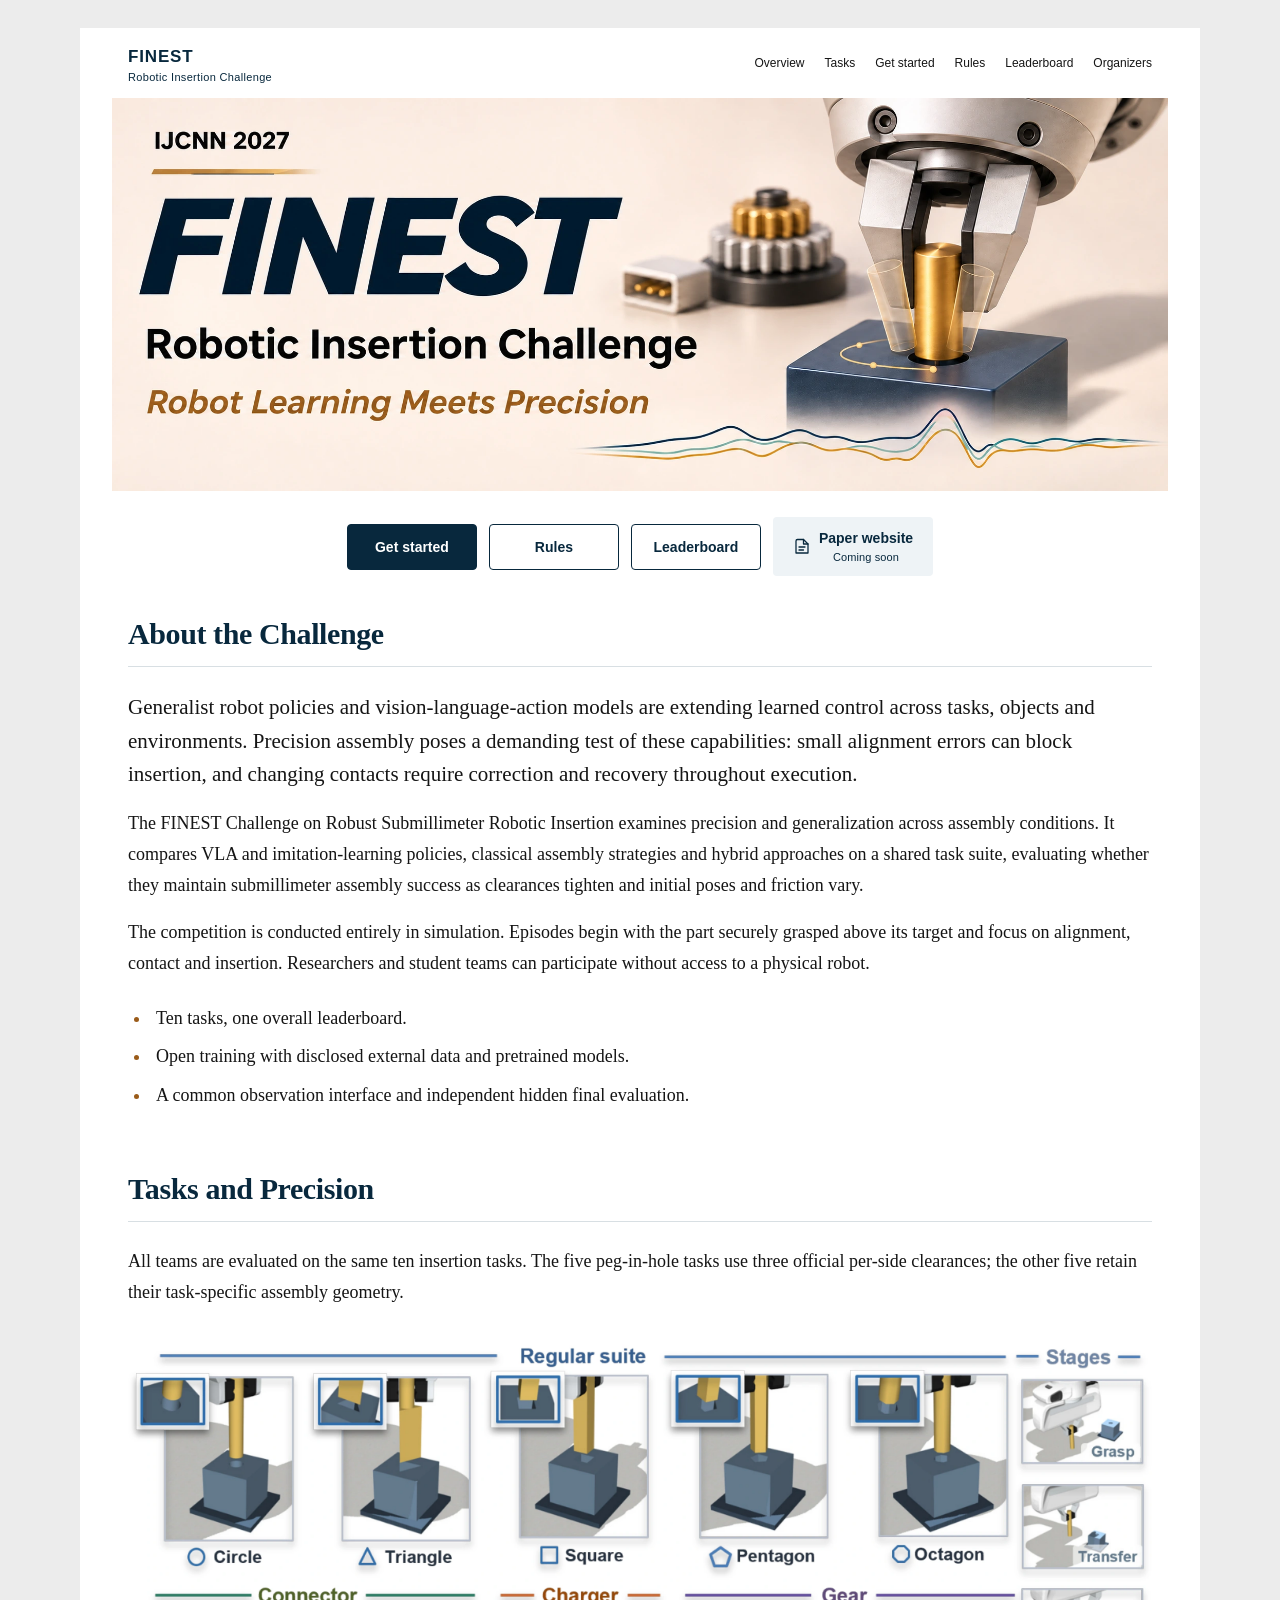
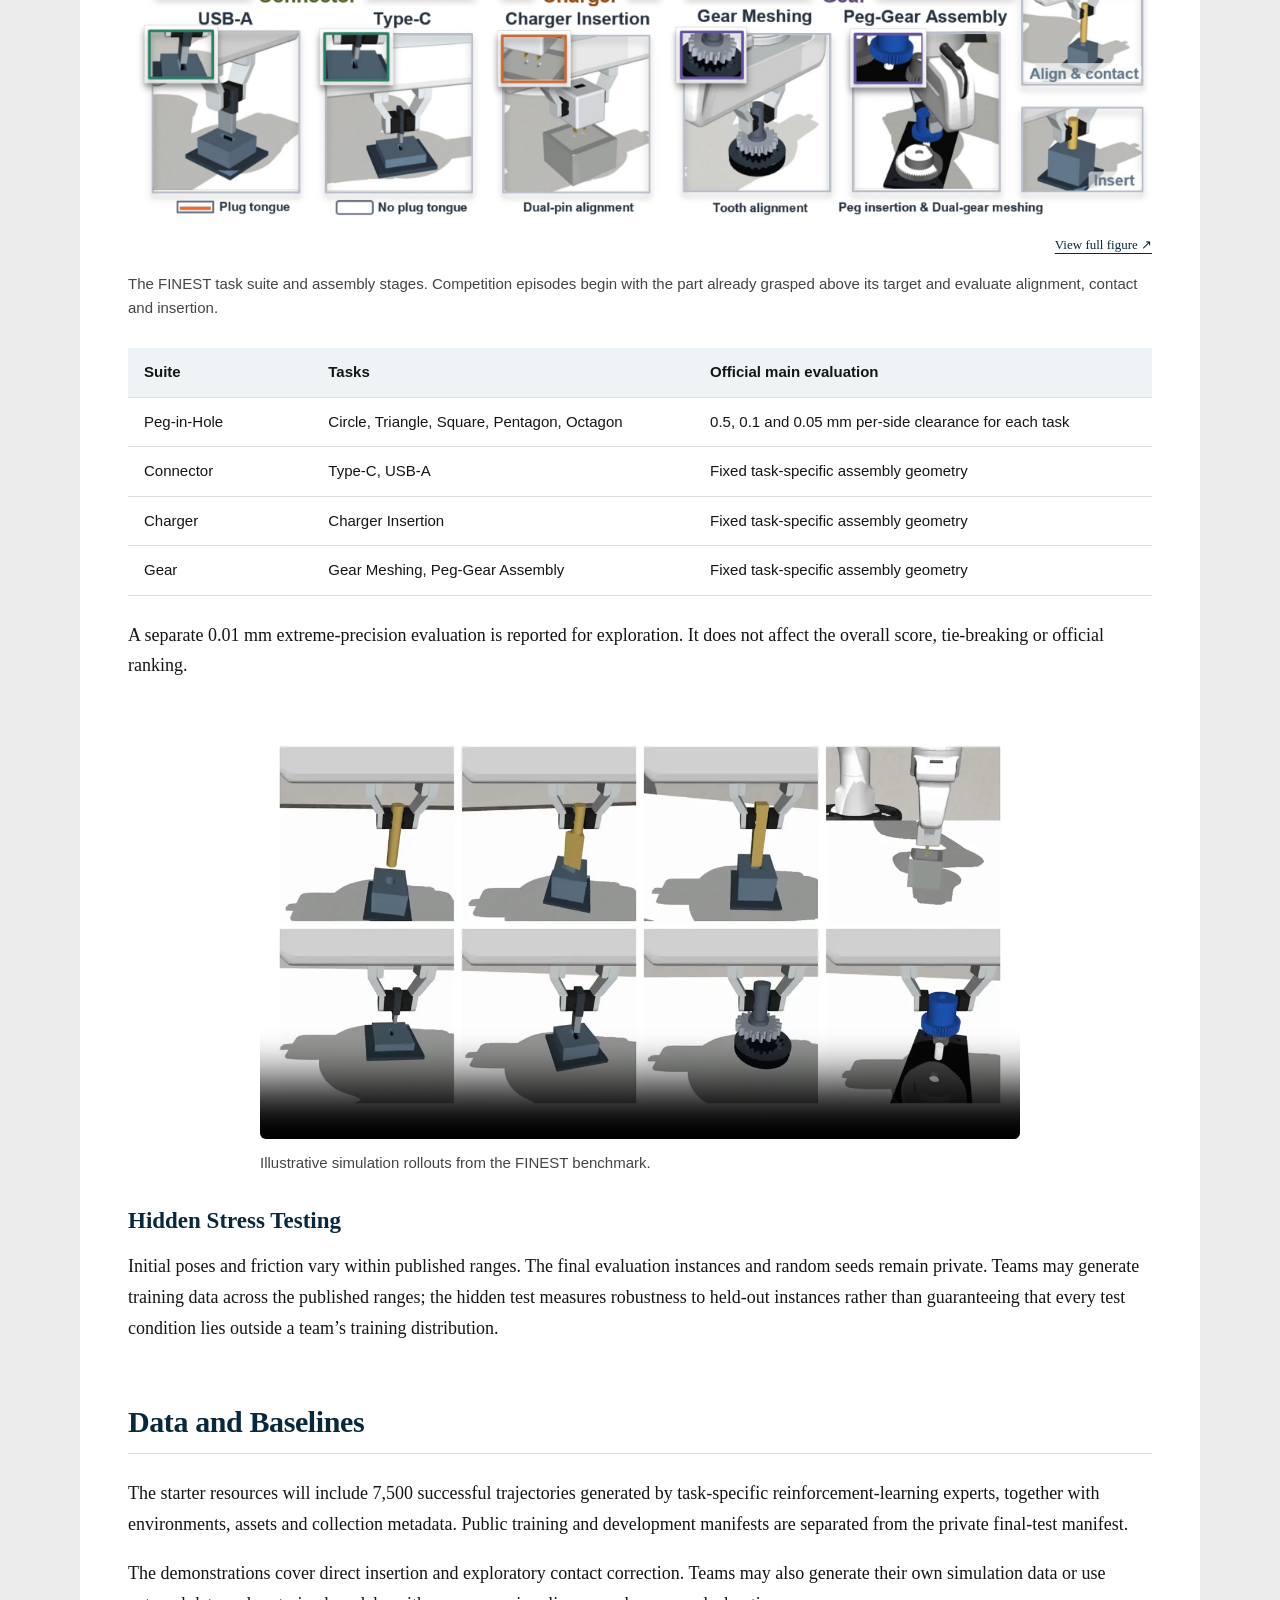
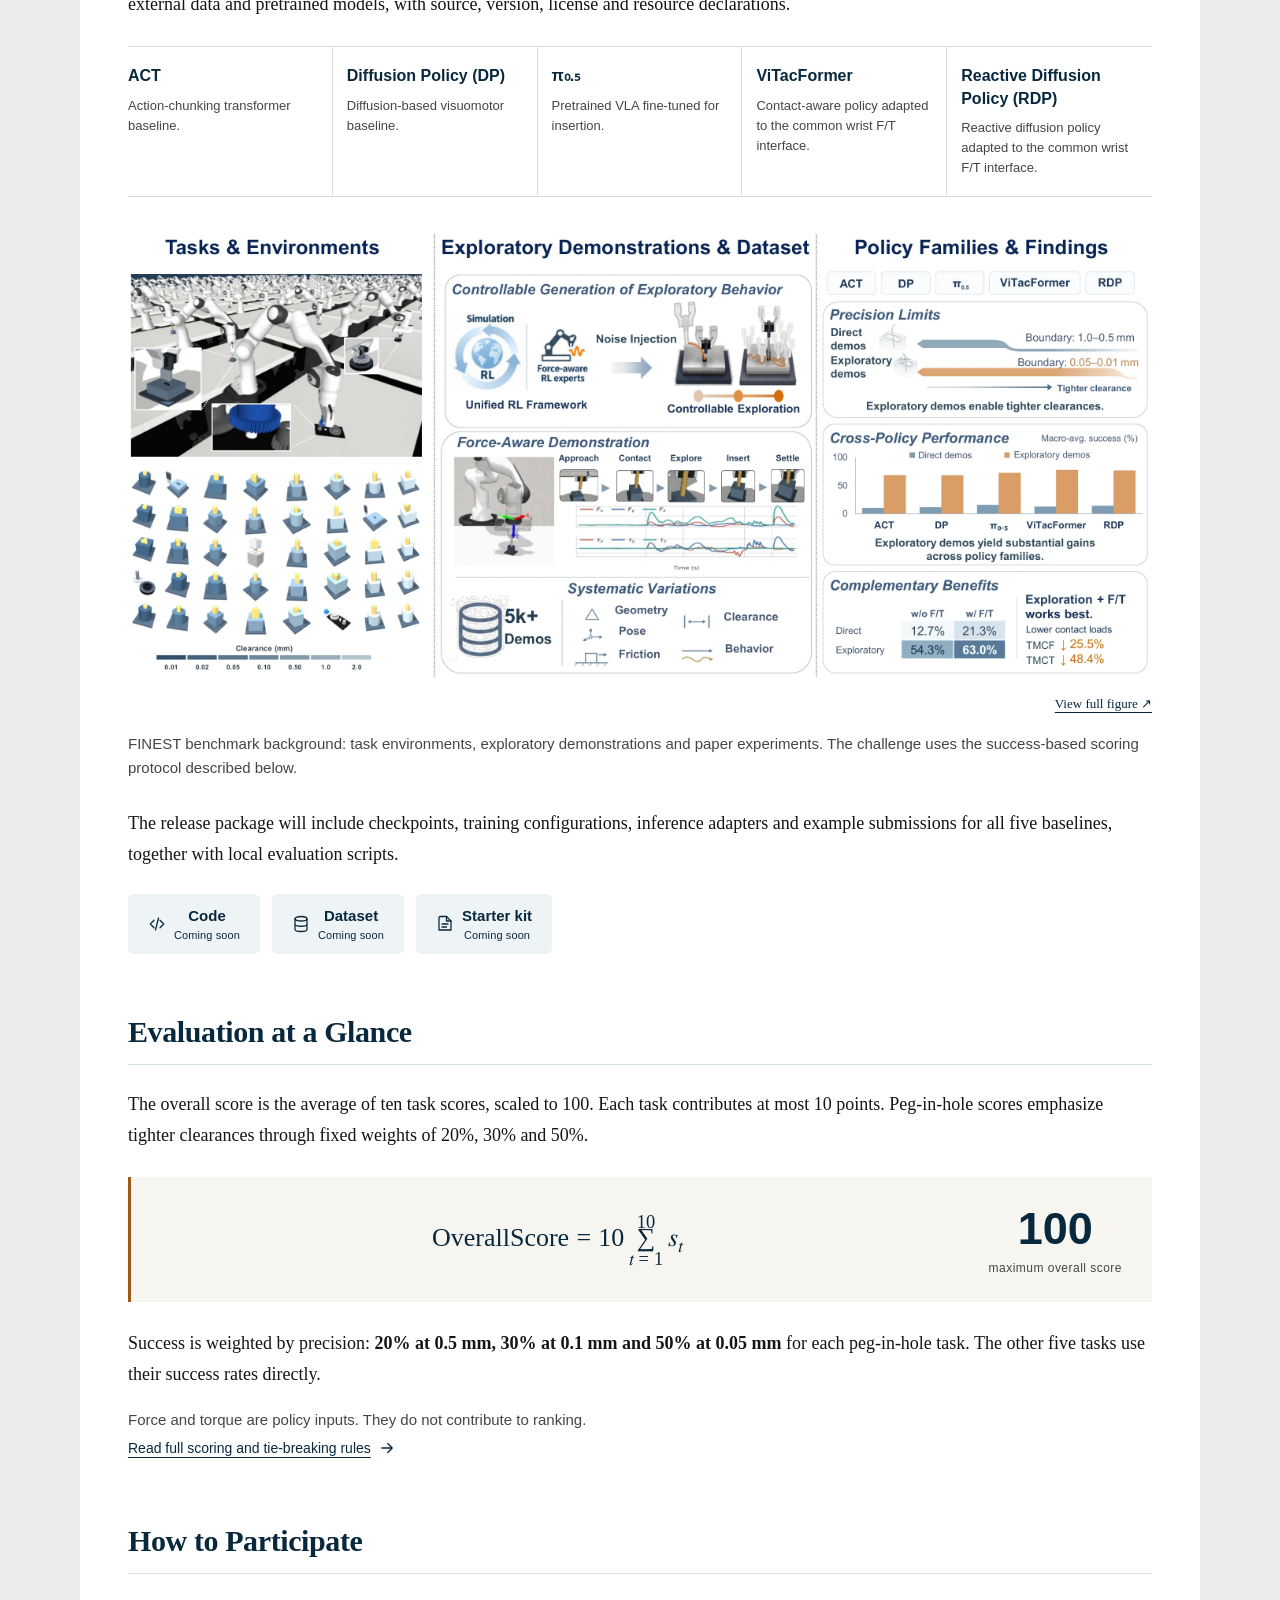
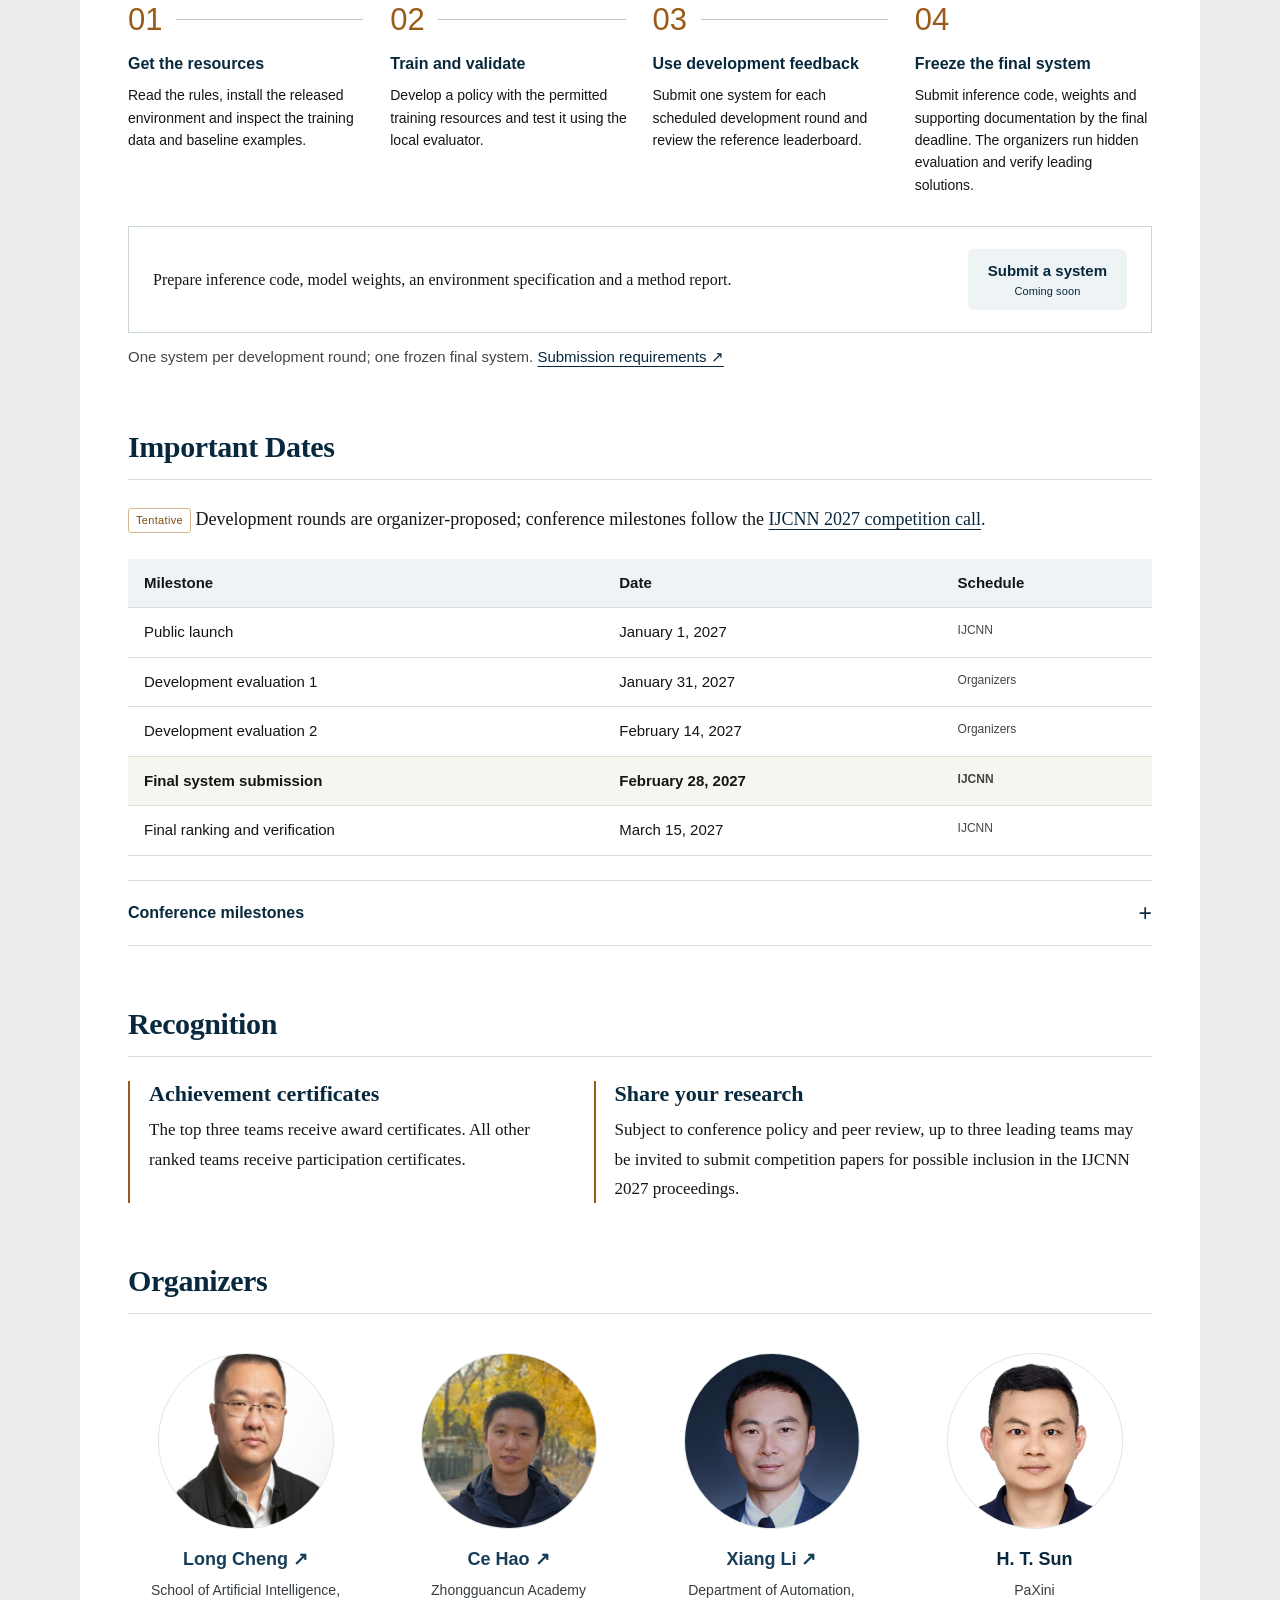
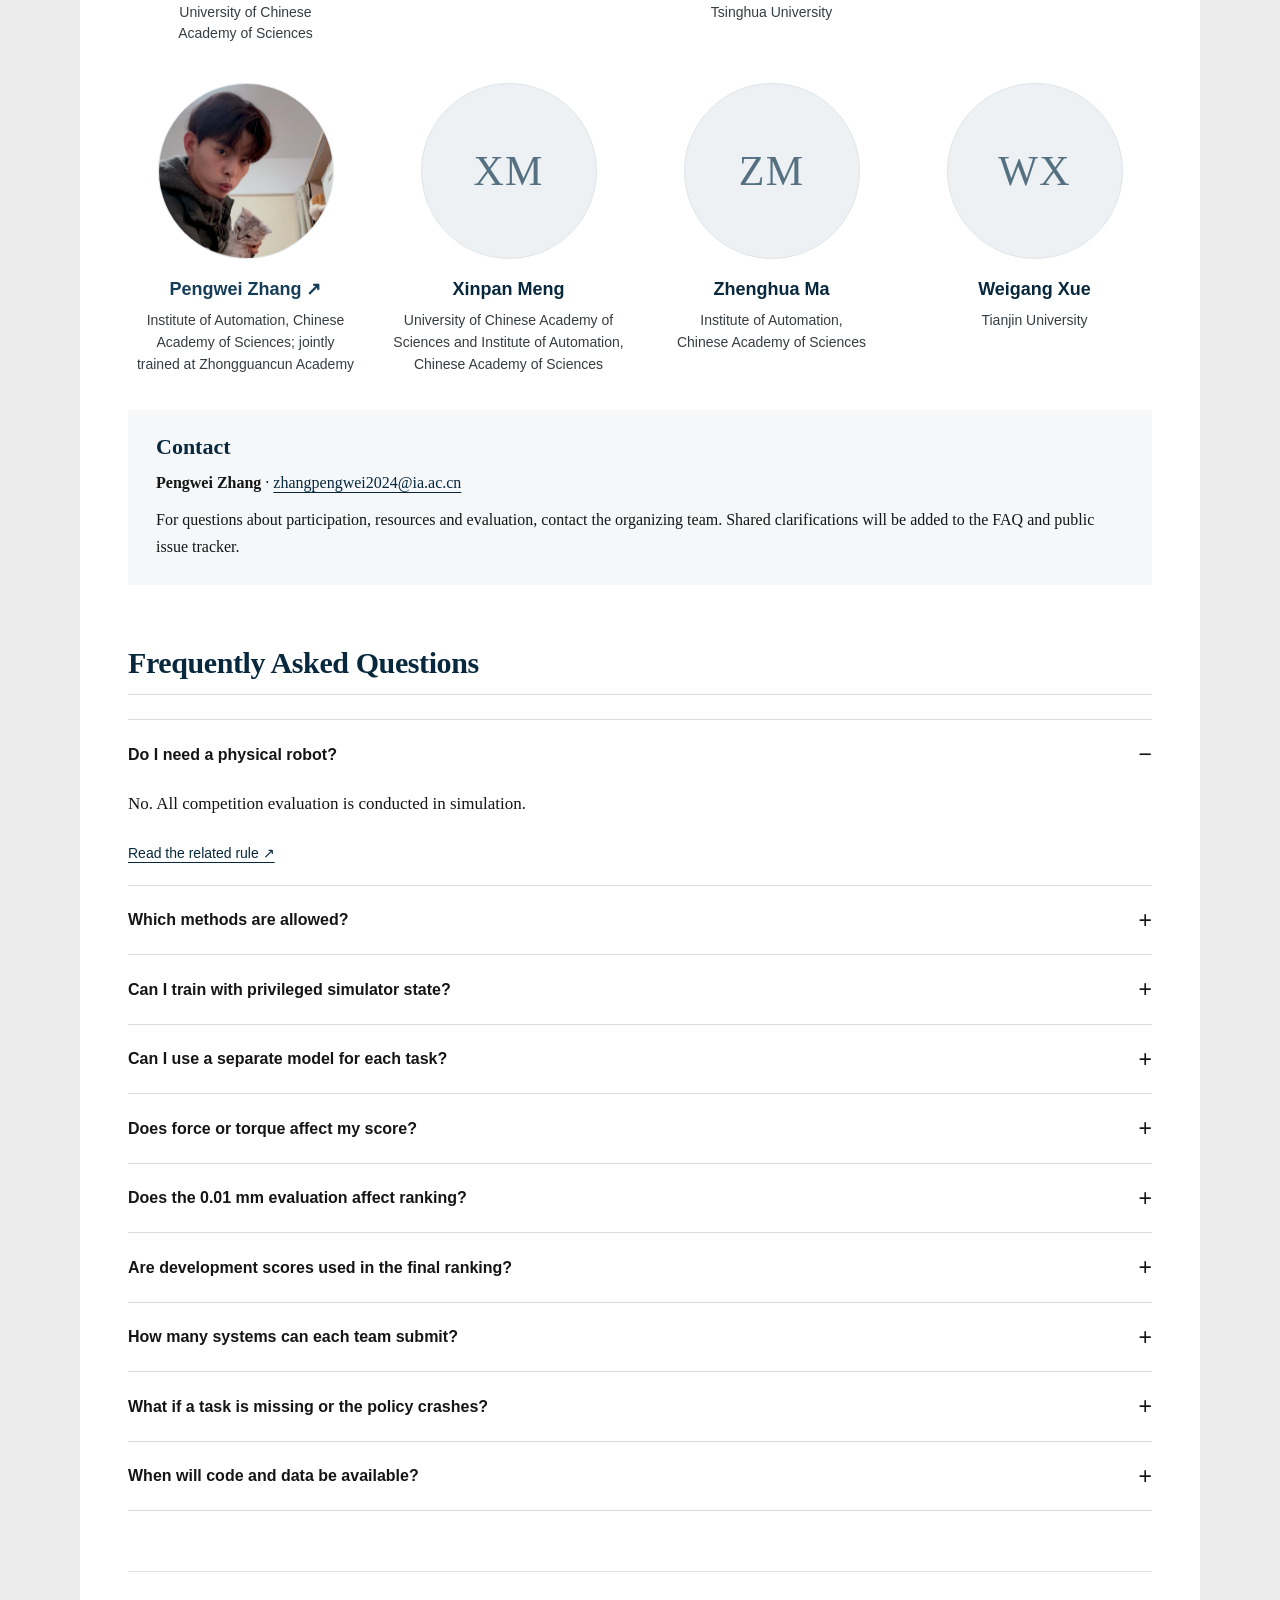
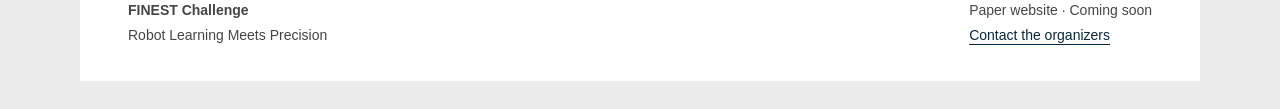
==== docs/index.html @ 6c07f8d2 "Use direct static GitHub Pages publishing" ====
<!doctype html>
<html lang="en"><head><meta charset="utf-8"><meta name="viewport" content="width=device-width,initial-scale=1"><meta name="description" content="Robot Learning Meets Precision. A simulation challenge evaluating robotic insertion across ten tasks under a shared hidden evaluation protocol."><meta name="theme-color" content="#08283d"><meta property="og:title" content="FINEST Challenge | Robust Submillimeter Robotic Insertion"><meta property="og:description" content="Robot Learning Meets Precision. A simulation challenge evaluating robotic insertion across ten tasks under a shared hidden evaluation protocol."><meta property="og:type" content="website"><meta property="og:image" content="https://awilekong.github.io/FINEST-Challenge/assets/A01.webp"><link rel="canonical" href="https://awilekong.github.io/FINEST-Challenge/"><meta property="og:url" content="https://awilekong.github.io/FINEST-Challenge/"><meta name="twitter:card" content="summary_large_image"><title>FINEST Challenge | Robust Submillimeter Robotic Insertion</title><link rel="icon" type="image/svg+xml" href="assets/favicon.svg"><link rel="stylesheet" href="assets/common.css"><link rel="stylesheet" href="assets/challenge.css"><script defer src="assets/common.js"></script><script defer src="assets/challenge.js"></script></head><body><a class="skip-link" href="#main">Skip to content</a><div class="site-page"><header class="challenge-nav"><a class="brand" href="./">FINEST<span>Robotic Insertion Challenge</span></a><button class="mobile-menu" type="button" aria-controls="main-nav" aria-expanded="false">Menu ☰</button><nav id="main-nav" class="nav-links collapsible" aria-label="Main navigation"><a href="#overview" >Overview</a><a href="#tasks" >Tasks</a><a href="#get-started" >Get started</a><a href="rules/" >Rules</a><a href="leaderboard/" >Leaderboard</a><a href="#organizers" >Organizers</a></nav></header><main id="main"><header class="challenge-hero"><img src="assets/A01.webp" width="2056" height="765" alt="FINEST Robotic Insertion Challenge — Robot Learning Meets Precision. Promotional illustration of precision robotic assembly." fetchpriority="high"><div class="hero-mobile-copy"><p class="mobile-title">FINEST Robotic Insertion Challenge</p><p>Robot Learning Meets Precision</p></div><h1 class="sr-only">FINEST Robotic Insertion Challenge</h1></header><div class="button-row challenge-actions"><a class="btn " href="#get-started">Get started</a><a class="btn outline" href="rules/">Rules</a><a class="btn outline" href="leaderboard/">Leaderboard</a><button class="btn soon" type="button" data-soon="Paper website" aria-label="Paper website — Coming soon"><svg class="icon" viewBox="0 0 24 24" fill="none" stroke="currentColor" stroke-width="1.7" stroke-linecap="round" stroke-linejoin="round" aria-hidden="true"><path d="M14 2H6a2 2 0 0 0-2 2v16h16V8z"/><path d="M14 2v6h6M8 12h8M8 16h6"/></svg><span class="button-text">Paper website<small>Coming soon</small></span></button></div><section class="section intro" id="overview"><h2>About the Challenge</h2><p class="lead">Generalist robot policies and vision-language-action models are extending learned control across tasks, objects and environments. Precision assembly poses a demanding test of these capabilities: small alignment errors can block insertion, and changing contacts require correction and recovery throughout execution.</p><p class="">The FINEST Challenge on Robust Submillimeter Robotic Insertion examines precision and generalization across assembly conditions. It compares VLA and imitation-learning policies, classical assembly strategies and hybrid approaches on a shared task suite, evaluating whether they maintain submillimeter assembly success as clearances tighten and initial poses and friction vary.</p><p class="">The competition is conducted entirely in simulation. Episodes begin with the part securely grasped above its target and focus on alignment, contact and insertion. Researchers and student teams can participate without access to a physical robot.</p><ul class="key-facts"><li>Ten tasks, one overall leaderboard.</li><li>Open training with disclosed external data and pretrained models.</li><li>A common observation interface and independent hidden final evaluation.</li></ul></section><section id="tasks" class="section"><h2>Tasks and Precision</h2><p class="">All teams are evaluated on the same ten insertion tasks. The five peg-in-hole tasks use three official per-side clearances; the other five retain their task-specific assembly geometry.</p><figure class=""><img class="figure-image desktop-figure" src="assets/F02.webp" alt="Ten FINEST tasks and assembly stages" loading="lazy" decoding="async" width="2600" height="1236" data-figure="assets/F02.webp" data-caption="Ten FINEST tasks and assembly stages"><div class="mobile-panels task-panels"><img src="assets/F02-task-1.webp" width="450" height="534" alt="Circle" loading="lazy" decoding="async" data-figure="assets/F02.webp" data-caption="Ten FINEST tasks and assembly stages"><img src="assets/F02-task-2.webp" width="450" height="534" alt="Triangle" loading="lazy" decoding="async" data-figure="assets/F02.webp" data-caption="Ten FINEST tasks and assembly stages"><img src="assets/F02-task-3.webp" width="455" height="534" alt="Square" loading="lazy" decoding="async" data-figure="assets/F02.webp" data-caption="Ten FINEST tasks and assembly stages"><img src="assets/F02-task-4.webp" width="445" height="534" alt="Pentagon" loading="lazy" decoding="async" data-figure="assets/F02.webp" data-caption="Ten FINEST tasks and assembly stages"><img src="assets/F02-task-5.webp" width="450" height="534" alt="Octagon" loading="lazy" decoding="async" data-figure="assets/F02.webp" data-caption="Ten FINEST tasks and assembly stages"><img src="assets/F02-task-6.webp" width="450" height="478" alt="USB-A" loading="lazy" decoding="async" data-figure="assets/F02.webp" data-caption="Ten FINEST tasks and assembly stages"><img src="assets/F02-task-7.webp" width="450" height="478" alt="Type-C" loading="lazy" decoding="async" data-figure="assets/F02.webp" data-caption="Ten FINEST tasks and assembly stages"><img src="assets/F02-task-8.webp" width="455" height="478" alt="Charger Insertion" loading="lazy" decoding="async" data-figure="assets/F02.webp" data-caption="Ten FINEST tasks and assembly stages"><img src="assets/F02-task-9.webp" width="445" height="478" alt="Gear Meshing" loading="lazy" decoding="async" data-figure="assets/F02.webp" data-caption="Ten FINEST tasks and assembly stages"><img src="assets/F02-task-10.webp" width="450" height="478" alt="Peg-Gear Assembly" loading="lazy" decoding="async" data-figure="assets/F02.webp" data-caption="Ten FINEST tasks and assembly stages"><img src="assets/F02-stages.webp" width="350" height="1236" alt="Grasp, transfer, align and contact, insert" loading="lazy" decoding="async" data-figure="assets/F02.webp" data-caption="Ten FINEST tasks and assembly stages"></div><div class="figure-actions"><button class="figure-button" type="button" data-figure="assets/F02.webp" data-caption="Ten FINEST tasks and assembly stages">View full figure ↗</button></div><figcaption>The FINEST task suite and assembly stages. Competition episodes begin with the part already grasped above its target and evaluate alignment, contact and insertion.</figcaption></figure><div class="table-scroll" tabindex="0" role="region" aria-label="Competition tasks and official clearances"><table class="precision-table"><caption class="sr-only">Competition tasks and official clearances</caption><thead><tr><th scope="col">Suite</th><th scope="col">Tasks</th><th scope="col">Official main evaluation</th></tr></thead><tbody><tr class=""><th scope="row">Peg-in-Hole</th><td>Circle, Triangle, Square, Pentagon, Octagon</td><td>0.5, 0.1 and 0.05 mm per-side clearance for each task</td></tr><tr class=""><th scope="row">Connector</th><td>Type-C, USB-A</td><td>Fixed task-specific assembly geometry</td></tr><tr class=""><th scope="row">Charger</th><td>Charger Insertion</td><td>Fixed task-specific assembly geometry</td></tr><tr class=""><th scope="row">Gear</th><td>Gear Meshing, Peg-Gear Assembly</td><td>Fixed task-specific assembly geometry</td></tr></tbody></table></div><p class="">A separate 0.01 mm extreme-precision evaluation is reported for exploration. It does not affect the overall score, tie-breaking or official ranking.</p><div class="task-video"><div class="media-frame "><video  controls playsinline muted preload="none" poster="assets/V02-poster.webp" src="assets/V02.mp4" aria-label="Illustrative simulation montage of FINEST tasks"></video></div><p class="caption">Illustrative simulation rollouts from the FINEST benchmark.</p></div><h3>Hidden Stress Testing</h3><p class="">Initial poses and friction vary within published ranges. The final evaluation instances and random seeds remain private. Teams may generate training data across the published ranges; the hidden test measures robustness to held-out instances rather than guaranteeing that every test condition lies outside a team’s training distribution.</p></section><section id="resources" class="section"><h2>Data and Baselines</h2><p class="">The starter resources will include 7,500 successful trajectories generated by task-specific reinforcement-learning experts, together with environments, assets and collection metadata. Public training and development manifests are separated from the private final-test manifest.</p><p class="">The demonstrations cover direct insertion and exploratory contact correction. Teams may also generate their own simulation data or use external data and pretrained models, with source, version, license and resource declarations.</p><div class="baseline-list"><div><strong>ACT</strong><p>Action-chunking transformer baseline.</p></div><div><strong>Diffusion Policy (DP)</strong><p>Diffusion-based visuomotor baseline.</p></div><div><strong>π₀.₅</strong><p>Pretrained VLA fine-tuned for insertion.</p></div><div><strong>ViTacFormer</strong><p>Contact-aware policy adapted to the common wrist F/T interface.</p></div><div><strong>Reactive Diffusion Policy (RDP)</strong><p>Reactive diffusion policy adapted to the common wrist F/T interface.</p></div></div><figure class=""><img class="figure-image " src="assets/A02.webp" alt="FINEST benchmark background" loading="lazy" decoding="async" width="2600" height="1160" data-figure="assets/A02.webp" data-caption="FINEST benchmark background"><div class="figure-actions"><button class="figure-button" type="button" data-figure="assets/A02.webp" data-caption="FINEST benchmark background">View full figure ↗</button></div><figcaption>FINEST benchmark background: task environments, exploratory demonstrations and paper experiments. The challenge uses the success-based scoring protocol described below.</figcaption></figure><p class="">The release package will include checkpoints, training configurations, inference adapters and example submissions for all five baselines, together with local evaluation scripts.</p><div class="button-row resource-actions"><button class="btn soon" type="button" data-soon="Code" aria-label="Code — Coming soon"><svg class="icon" viewBox="0 0 24 24" fill="none" stroke="currentColor" stroke-width="1.7" stroke-linecap="round" stroke-linejoin="round" aria-hidden="true"><path d="m8 7-5 5 5 5m8-10 5 5-5 5M14 4l-4 16"/></svg><span class="button-text">Code<small>Coming soon</small></span></button><button class="btn soon" type="button" data-soon="Dataset" aria-label="Dataset — Coming soon"><svg class="icon" viewBox="0 0 24 24" fill="none" stroke="currentColor" stroke-width="1.7" stroke-linecap="round" stroke-linejoin="round" aria-hidden="true"><ellipse cx="12" cy="5" rx="8" ry="3"/><path d="M4 5v7c0 4 16 4 16 0V5M4 12v7c0 4 16 4 16 0v-7"/></svg><span class="button-text">Dataset<small>Coming soon</small></span></button><button class="btn soon" type="button" data-soon="Starter kit" aria-label="Starter kit — Coming soon"><svg class="icon" viewBox="0 0 24 24" fill="none" stroke="currentColor" stroke-width="1.7" stroke-linecap="round" stroke-linejoin="round" aria-hidden="true"><path d="M14 2H6a2 2 0 0 0-2 2v16h16V8z"/><path d="M14 2v6h6M8 12h8M8 16h6"/></svg><span class="button-text">Starter kit<small>Coming soon</small></span></button></div></section><section id="evaluation" class="section"><h2>Evaluation at a Glance</h2><p class="">The overall score is the average of ten task scores, scaled to 100. Each task contributes at most 10 points. Peg-in-hole scores emphasize tighter clearances through fixed weights of 20%, 30% and 50%.</p><div class="score-box"><div class="score-formula"><math display="block" aria-label="Overall score equals ten times the sum of the ten task scores"><mrow><mi mathvariant="normal">OverallScore</mi><mo>=</mo><mn>10</mn><munderover><mo>∑</mo><mrow><mi>t</mi><mo>=</mo><mn>1</mn></mrow><mn>10</mn></munderover><msub><mi>s</mi><mi>t</mi></msub></mrow></math></div><div class="score-max">100<small>maximum overall score</small></div></div><p>Success is weighted by precision: <strong>20% at 0.5 mm, 30% at 0.1 mm and 50% at 0.05 mm</strong> for each peg-in-hole task. The other five tasks use their success rates directly.</p><p class="caption">Force and torque are policy inputs. They do not contribute to ranking.</p><p><a class="text-link" href="rules/#scoring">Read full scoring and tie-breaking rules <svg class="icon" viewBox="0 0 24 24" fill="none" stroke="currentColor" stroke-width="1.7" stroke-linecap="round" stroke-linejoin="round" aria-hidden="true"><path d="M5 12h14m-6-6 6 6-6 6"/></svg></a></p></section><section id="get-started" class="section"><h2>How to Participate</h2><ol class="steps"><li><h3>Get the resources</h3><p>Read the rules, install the released environment and inspect the training data and baseline examples.</p></li><li><h3>Train and validate</h3><p>Develop a policy with the permitted training resources and test it using the local evaluator.</p></li><li><h3>Use development feedback</h3><p>Submit one system for each scheduled development round and review the reference leaderboard.</p></li><li><h3>Freeze the final system</h3><p>Submit inference code, weights and supporting documentation by the final deadline. The organizers run hidden evaluation and verify leading solutions.</p></li></ol><div class="submission-strip"><p>Prepare inference code, model weights, an environment specification and a method report.</p><button class="btn soon" type="button" data-soon="Submit a system" aria-label="Submit a system — Coming soon"><span class="button-text">Submit a system<small>Coming soon</small></span></button></div><p class="caption">One system per development round; one frozen final system. <a href="rules/#submissions">Submission requirements ↗</a></p></section><section id="dates" class="section"><h2>Important Dates</h2><p><span class="tag">Tentative</span> Development rounds are organizer-proposed; conference milestones follow the <a href="https://ijcnn.org/2027/authors/call-for-competitions">IJCNN 2027 competition call</a>.</p><div class="table-scroll"><table class="dates-table"><thead><tr><th scope="col">Milestone</th><th scope="col">Date</th><th scope="col">Schedule</th></tr></thead><tbody><tr class=""><td>Public launch</td><td><time datetime="2027-01-01">January 1, 2027</time></td><td class="date-source">IJCNN</td></tr><tr class=""><td>Development evaluation 1</td><td><time datetime="2027-01-31">January 31, 2027</time></td><td class="date-source">Organizers</td></tr><tr class=""><td>Development evaluation 2</td><td><time datetime="2027-02-14">February 14, 2027</time></td><td class="date-source">Organizers</td></tr><tr class="deadline"><td>Final system submission</td><td><time datetime="2027-02-28">February 28, 2027</time></td><td class="date-source">IJCNN</td></tr><tr class=""><td>Final ranking and verification</td><td><time datetime="2027-03-15">March 15, 2027</time></td><td class="date-source">IJCNN</td></tr></tbody></table></div><details><summary>Conference milestones</summary><div class="table-scroll"><table class="dates-table"><thead><tr><th scope="col">Milestone</th><th scope="col">Date</th><th scope="col">Schedule</th></tr></thead><tbody><tr class=""><td>Competition paper submission</td><td><time datetime="2027-04-01">April 1, 2027</time></td><td class="date-source">IJCNN</td></tr><tr class=""><td>Paper acceptance notification</td><td><time datetime="2027-04-08">April 8, 2027</time></td><td class="date-source">IJCNN</td></tr><tr class=""><td>Camera-ready upload and registration</td><td><time datetime="2027-04-12">April 12, 2027</time></td><td class="date-source">IJCNN</td></tr><tr class=""><td>Conference competition days</td><td><time datetime="2027-06-15">June 15–17, 2027</time></td><td class="date-source">IJCNN</td></tr></tbody></table></div></details></section><section id="recognition" class="section"><h2>Recognition</h2><div class="recognition"><div><h3>Achievement certificates</h3><p class="">The top three teams receive award certificates. All other ranked teams receive participation certificates.</p></div><div><h3>Share your research</h3><p class="">Subject to conference policy and peer review, up to three leading teams may be invited to submit competition papers for possible inclusion in the IJCNN 2027 proceedings.</p></div></div></section><section id="organizers" class="section"><h2>Organizers</h2><div class="organizers"><article class="organizer"><div class="organizer-portrait"><img src="assets/portraits/long-cheng.jpg" alt="Long Cheng" width="200" height="200" loading="lazy" decoding="async" style="object-position:50% 22%;transform:scale(1)"></div><h3><a href="https://people.ucas.ac.cn/~chenglong?language=en">Long Cheng ↗</a></h3><p>School of Artificial Intelligence, University of Chinese Academy of Sciences</p></article><article class="organizer"><div class="organizer-portrait"><img src="assets/portraits/ce-hao.jpg" alt="Ce Hao" width="200" height="200" loading="lazy" decoding="async" style="object-position:50% 48%;transform:scale(2.05)"></div><h3><a href="https://cehao1.github.io/">Ce Hao ↗</a></h3><p>Zhongguancun Academy</p></article><article class="organizer"><div class="organizer-portrait"><img src="assets/portraits/xiang-li.jpg" alt="Xiang Li" width="200" height="200" loading="lazy" decoding="async" style="object-position:50% 30%;transform:scale(1)"></div><h3><a href="https://www.au.tsinghua.edu.cn/en/info/1075/3330.htm">Xiang Li ↗</a></h3><p>Department of Automation, Tsinghua University</p></article><article class="organizer"><div class="organizer-portrait"><img src="assets/portraits/ht-sun.jpg" alt="H. T. Sun" width="200" height="200" loading="lazy" decoding="async" style="object-position:50% 0%;transform:scale(1)"></div><h3>H. T. Sun</h3><p>PaXini</p></article><article class="organizer"><div class="organizer-portrait"><img src="assets/portraits/pengwei-zhang.jpg" alt="Pengwei Zhang" width="200" height="200" loading="lazy" decoding="async" style="object-position:50% 34%;transform:scale(1.12)"></div><h3><a href="https://awilekong.github.io/">Pengwei Zhang ↗</a></h3><p>Institute of Automation, Chinese Academy of Sciences; jointly trained at Zhongguancun Academy</p></article><article class="organizer"><div class="organizer-portrait portrait-initials" aria-label="Xinpan Meng: portrait not yet available"><span aria-hidden="true">XM</span></div><h3>Xinpan Meng</h3><p>University of Chinese Academy of Sciences and Institute of Automation, Chinese Academy of Sciences</p></article><article class="organizer"><div class="organizer-portrait portrait-initials" aria-label="Zhenghua Ma: portrait not yet available"><span aria-hidden="true">ZM</span></div><h3>Zhenghua Ma</h3><p>Institute of Automation, Chinese Academy of Sciences</p></article><article class="organizer"><div class="organizer-portrait portrait-initials" aria-label="Weigang Xue: portrait not yet available"><span aria-hidden="true">WX</span></div><h3>Weigang Xue</h3><p>Tianjin University</p></article></div><div class="contact-block"><h3>Contact</h3><p><strong>Pengwei Zhang</strong> · <a href="mailto:zhangpengwei2024@ia.ac.cn">zhangpengwei2024@ia.ac.cn</a></p><p class="">For questions about participation, resources and evaluation, contact the organizing team. Shared clarifications will be added to the FAQ and public issue tracker.</p></div></section><section id="faq" class="section"><h2>Frequently Asked Questions</h2><div class="faq"><details open><summary>Do I need a physical robot?</summary><p>No. All competition evaluation is conducted in simulation.</p><a class="text-link" href="rules/#scope">Read the related rule ↗</a></details><details ><summary>Which methods are allowed?</summary><p>Classical assembly strategies, imitation learning, reinforcement learning and hybrid methods are welcome through the same interface. External data, pretrained models and self-generated simulation data are allowed with the required disclosures.</p><a class="text-link" href="rules/#training">Read the related rule ↗</a></details><details ><summary>Can I train with privileged simulator state?</summary><p>Yes, during training. At evaluation time, the submitted policy must use only the prescribed observations.</p><a class="text-link" href="rules/#interface">Read the related rule ↗</a></details><details ><summary>Can I use a separate model for each task?</summary><p>Yes. Task-specific policies and unified multi-task policies are both eligible. Submit them as one system for each allowed submission.</p><a class="text-link" href="rules/#training">Read the related rule ↗</a></details><details ><summary>Does force or torque affect my score?</summary><p>No. Wrist force and torque are available as policy inputs. Ranking is based on assembly success.</p><a class="text-link" href="rules/#interface">Read the related rule ↗</a></details><details ><summary>Does the 0.01 mm evaluation affect ranking?</summary><p>No. It is reported separately and never enters the score or tie-breaking procedure.</p><a class="text-link" href="rules/#scoring">Read the related rule ↗</a></details><details ><summary>Are development scores used in the final ranking?</summary><p>No. Independent hidden evaluation of the frozen final system determines the official ranking.</p><a class="text-link" href="rules/#hidden-evaluation">Read the related rule ↗</a></details><details ><summary>How many systems can each team submit?</summary><p>One system per development round and one frozen final system.</p><a class="text-link" href="rules/#submissions">Read the related rule ↗</a></details><details ><summary>What if a task is missing or the policy crashes?</summary><p>The affected episodes count as failures and remain in the denominator. Infrastructure failures are rerun using the original instances and frozen system.</p><a class="text-link" href="rules/#hidden-evaluation">Read the related rule ↗</a></details><details ><summary>When will code and data be available?</summary><p>Release links will be added to the resource section. The frozen evaluation configuration will be published before launch.</p><a class="text-link" href="rules/#release">Read the related rule ↗</a></details></div></section></main><footer class="footer"><p><strong>FINEST Challenge</strong><br>Robot Learning Meets Precision</p><p><span>Paper website · Coming soon</span><br><a href="mailto:zhangpengwei2024@ia.ac.cn">Contact the organizers</a></p></footer></div><dialog id="figure-dialog" class="figure-modal" aria-labelledby="figure-title"><div class="modal-head"><strong id="figure-title">Research figure</strong><div class="modal-controls"><button type="button" data-zoom>Zoom in</button><button type="button" data-close aria-label="Close figure">Close ×</button></div></div><div class="modal-scroll"><img alt=""></div></dialog><div id="status-message" class="toast" role="status" aria-live="polite"></div></body></html>
---- docs/assets/common.css ----
*{box-sizing:border-box}html{scroll-behavior:auto;scroll-padding-top:24px}body{margin:0;color:#202124}button,input,select{font:inherit}button,a{-webkit-tap-highlight-color:transparent}button{cursor:pointer}a{color:var(--accent);text-underline-offset:4px}a:hover{text-decoration-thickness:2px}button:focus-visible,a:focus-visible,summary:focus-visible,select:focus-visible,video:focus-visible{outline:3px solid var(--accent);outline-offset:5px}img,video{max-width:100%;display:block}figure{margin:28px 0}figcaption,.caption{font-family:Arial,Helvetica,sans-serif;font-size:15px;line-height:1.6;color:#454545;margin:12px 0 0}p{margin:0 0 18px}h1,h2,h3,h4{color:#111;line-height:1.22}h2{margin:0 0 24px;font-size:32px;letter-spacing:-.6px}h3{font-size:23px;margin:32px 0 16px}section{scroll-margin-top:84px}strong{font-weight:700}.sr-only{position:absolute!important;width:1px;height:1px;padding:0;margin:-1px;overflow:hidden;clip:rect(0,0,0,0);white-space:nowrap;border:0}.skip-link{position:fixed;top:-100px;left:16px;background:white;padding:12px;z-index:100}.skip-link:focus{top:12px}.button-row{display:flex;gap:12px;flex-wrap:wrap;align-items:center}.btn{display:inline-flex;align-items:center;justify-content:center;gap:8px;min-height:46px;padding:11px 19px;border:1px solid var(--accent);border-radius:6px;background:var(--accent);color:white;font-family:Arial,Helvetica,sans-serif;font-size:15px;font-weight:600;text-decoration:none;line-height:1.3;transition:background .15s,box-shadow .15s}.btn:hover{background:var(--accent-hover);box-shadow:0 2px 0 #0001;text-decoration:none}.btn.outline{color:var(--accent);background:white}.btn.outline:hover{background:var(--tint)}.btn.soon{background:var(--tint);color:var(--accent);border-color:transparent}.btn.soon:hover{border-color:var(--accent)}.btn .button-text{display:flex;flex-direction:column;gap:3px}.btn small{font-size:11px;letter-spacing:.01em;font-weight:400}.icon{width:18px;height:18px;flex:none;vertical-align:middle}.text-link{font-size:14px;font-family:Arial,Helvetica,sans-serif;display:inline-flex;gap:7px;align-items:center}.section-kicker{font:600 12px/1.4 Arial,Helvetica,sans-serif;letter-spacing:.13em;text-transform:uppercase;color:var(--accent);margin-bottom:10px}.table-scroll{overflow-x:auto;width:100%;margin:24px 0;scrollbar-width:thin}table{border-collapse:collapse;width:100%;font-family:Arial,Helvetica,sans-serif;font-size:15px;line-height:1.5;text-align:left;font-variant-numeric:tabular-nums}th{font-weight:600;background:var(--tint)}td,th{padding:13px 16px;border-bottom:1px solid #dce0db;vertical-align:top}th[scope=row]{background:transparent;font-weight:500}table .number{text-align:right;white-space:nowrap}.last-row td,.last-row th{font-weight:700;background:var(--tint)}details{border-top:1px solid #d9ded6;border-bottom:1px solid #d9ded6;padding:15px 0;margin-top:22px}details+details{border-top:0;margin-top:0}summary{cursor:pointer;font:600 16px/1.5 Arial,Helvetica,sans-serif;list-style:none;display:flex;justify-content:space-between;align-items:center;gap:18px;color:var(--accent)}summary::after{content:'+';font-size:23px;font-weight:400}details[open]>summary::after{content:'−'}details[open]>summary{margin-bottom:18px}details p:last-child{margin-bottom:4px}.figure-image{margin:0 auto;width:100%;height:auto;cursor:zoom-in}.figure-actions{display:flex;justify-content:flex-end;margin-top:7px}.figure-button{border:0;padding:4px 0;background:none;color:var(--accent);font-size:13px;text-decoration:underline;text-underline-offset:4px}.mobile-panels{display:none}.media-frame{position:relative;background:#f2f3ef;border-radius:6px;overflow:hidden}.media-frame video{width:100%;height:auto;object-fit:contain;background:white}.media-label{font:12px/1.5 Arial,Helvetica,sans-serif;color:#454545;margin:10px 0 0}.video-toggle{position:absolute;right:12px;top:12px;z-index:2;background:#fff;color:#202124;border:1px solid #d3d6ce;border-radius:4px;min-width:40px;min-height:36px;font:600 12px Arial;padding:8px 12px}.video-title{display:flex;justify-content:space-between;gap:10px;margin:10px 0;font:600 15px/1.5 Arial,Helvetica,sans-serif}.speed{font-size:12px;font-weight:400;color:#454545}.prose{max-width:820px;margin-left:auto;margin-right:auto}.note{border-left:3px solid var(--accent);background:var(--tint);padding:18px 22px;font-size:16px}.note p:last-child{margin:0}.footer{border-top:1px solid #dfe2db;margin-top:72px;padding:26px 0 32px;font:14px/1.8 Arial,Helvetica,sans-serif;color:#454545;display:flex;justify-content:space-between;gap:24px}.footer p{margin:0}.footer a{white-space:nowrap}.toast{position:fixed;bottom:24px;left:50%;transform:translate(-50%,20px);max-width:calc(100% - 32px);width:max-content;border:1px solid #b5c4ac;border-radius:6px;background:white;color:#202124;padding:14px 22px;font:15px/1.5 Arial,Helvetica,sans-serif;box-shadow:0 4px 24px #0002;z-index:100;opacity:0;pointer-events:none;transition:.2s}.toast.visible{transform:translate(-50%,0);opacity:1}.figure-modal{width:min(96vw,1500px);max-height:94vh;padding:0;border:1px solid #d6d6d6;border-radius:8px;background:white;color:#202124}.figure-modal::backdrop{background:#10200bcc;backdrop-filter:blur(4px)}.modal-head{position:sticky;top:0;display:flex;justify-content:space-between;align-items:center;gap:15px;padding:14px 20px;background:white;border-bottom:1px solid #dedede;z-index:2;font:15px Arial}.modal-controls{display:flex;gap:8px}.modal-controls button{border:1px solid #b8c0b2;background:white;border-radius:4px;padding:8px 12px;font:14px Arial;min-height:36px}.modal-scroll{overflow:auto;max-height:78vh;padding:20px}.modal-scroll img{max-width:100%;height:auto;margin:auto}.modal-scroll.zoom img{max-width:none;width:var(--image-width);margin:0}.mobile-menu{display:none}.nav-links{display:flex;gap:24px;align-items:center}.nav-links a{color:inherit;font-size:13px;text-decoration:none}.nav-links a:hover{color:var(--accent)}.nav-links a[aria-current=page]{color:var(--accent);font-weight:700}.tab-list{display:flex;gap:6px;flex-wrap:wrap}.tab-list button{padding:10px 14px;background:white;color:#333;border:1px solid #cbd1c7;border-radius:4px;font:14px/1.4 Arial;min-height:42px}.tab-list button[aria-selected=true],.tab-list button[aria-pressed=true]{background:var(--accent);border-color:var(--accent);color:white}.tab-list button:hover{border-color:var(--accent)}
@media(max-width:767px){html{scroll-padding-top:20px}body{font-size:16px}h2{font-size:26px}h3{font-size:21px}figure{margin:22px 0}td,th{padding:11px 12px}figcaption,.caption{font-size:14px}.footer{display:block;margin-top:44px}.footer p+p{margin-top:12px}.desktop-figure:has(+.mobile-panels){display:none}.mobile-panels{display:grid;gap:18px}.mobile-panels img{width:100%;height:auto}.modal-head{padding:12px;font-size:13px}.modal-scroll{padding:10px}.modal-controls button{font-size:12px;padding:8px}.btn{font-size:14px;padding:10px 15px}.nav-links{gap:17px}.note{padding:16px 18px}.mobile-menu{display:inline-flex;align-items:center;background:none;border:1px solid #bbc3b4;min-height:38px;padding:7px 11px;border-radius:4px;font:13px Arial}.nav-links.collapsible{display:none}.nav-links.collapsible.open{position:absolute;display:flex;flex-wrap:wrap;left:0;right:0;top:100%;background:white;padding:20px;border-bottom:1px solid #ddd;box-shadow:0 8px 10px #0001}}
[hidden]{display:none!important}.empty-icon .icon{width:40px;height:40px}.task-panels{grid-template-columns:1fr 1fr;gap:15px}.task-panels img:last-child{max-height:430px;width:auto;max-width:100%;margin:0 auto;grid-column:1/-1}
@media(prefers-reduced-motion:reduce){html{scroll-behavior:auto}*,*::before,*::after{transition:none!important;animation:none!important}}
---- docs/assets/challenge.css ----
:root{--accent:#08283d;--accent-hover:#164a69;--tint:#eef3f6;--gold:#9a5b19}body{font:18px/1.72 Georgia,'Times New Roman',serif;background:#ececec;color:#151515}.site-page{width:min(1120px,calc(100% - 48px));margin:28px auto;background:white;padding:0 48px 0;min-height:calc(100vh - 56px)}.challenge-nav{display:flex;justify-content:space-between;align-items:center;position:relative;min-height:70px;gap:24px;font-family:Arial,Helvetica,sans-serif}.brand{font-size:17px;letter-spacing:.05em;font-weight:800;text-decoration:none;color:var(--accent);white-space:nowrap}.brand span{font-size:11px;font-weight:400;letter-spacing:.03em;display:block;line-height:1.2}.challenge-nav .nav-links{gap:20px}.challenge-nav .nav-links a{font-size:12px}.challenge-hero{margin:0 -16px 0}.challenge-hero img{width:100%;height:auto}.hero-mobile-copy{display:none}.challenge-actions{justify-content:center;padding:26px 0 0}.challenge-actions .btn{border-radius:4px;min-width:130px;font-size:14px}.section{margin-top:60px}.section h2{font-size:30px;border-bottom:1px solid #d8dfe3;padding-bottom:13px;letter-spacing:-.4px;color:var(--accent)}.section h3{color:var(--accent);font-size:23px}.intro{margin-top:40px}.intro p{margin-bottom:16px}.intro .lead{font-size:21px;line-height:1.6}.key-facts{padding-left:23px;margin:24px 0 0}.key-facts li{padding-left:5px;margin:8px 0}.key-facts li::marker{color:var(--gold)}.tag{font:11px/1.4 Arial,Helvetica,sans-serif;padding:4px 7px;border:1px solid #d7b68e;color:#7f4b15;border-radius:3px;display:inline-block;vertical-align:middle;letter-spacing:.03em}.section-kicker{color:var(--gold)}.precision-table th:first-child{width:18%}.task-video{max-width:760px;margin:30px auto}.task-video video{aspect-ratio:16/9}.baseline-list{display:grid;grid-template-columns:repeat(5,1fr);gap:0;border-top:1px solid #d6dee3;border-bottom:1px solid #d6dee3;margin:26px 0}.baseline-list>div{padding:18px 14px;border-right:1px solid #d6dee3}.baseline-list>div:first-child{padding-left:0}.baseline-list>div:last-child{border-right:0}.baseline-list strong{font:600 16px/1.4 Arial;display:block;color:var(--accent);margin-bottom:8px}.baseline-list p{font:13px/1.55 Arial;color:#454545;margin:0}.resource-actions{margin-top:24px}.score-box{margin:26px 0;padding:27px 30px;border-left:3px solid var(--gold);background:#f7f5f0;display:grid;grid-template-columns:1fr auto;gap:30px;align-items:center}.score-formula{font:26px/1.5 Georgia,serif;color:var(--accent);text-align:center}.score-box p{font-size:16px;line-height:1.65;margin-bottom:0}.score-max{font:600 45px/1.1 Arial;text-align:center;color:var(--accent)}.score-max small{display:block;font:12px Arial;letter-spacing:.04em;margin-top:8px;color:#454545}.steps{list-style:none;padding:0;margin:30px 0;display:grid;grid-template-columns:repeat(4,1fr);gap:25px;counter-reset:steps}.steps li{position:relative;padding-top:0;counter-increment:steps}.steps li::before{content:counter(steps,decimal-leading-zero);font:500 31px/1 Arial;color:var(--gold);display:block;margin:0 0 18px}.steps li::after{content:'';position:absolute;top:15px;left:48px;width:calc(100% - 50px);height:1px;background:#b7c2c9}.steps li:last-child::after{display:none}.steps h3{font:600 16px/1.4 Arial;margin:0 0 9px}.steps p{font:14px/1.6 Arial;margin:0}.submission-strip{padding:22px 24px;border:1px solid #cbd5dc;display:flex;justify-content:space-between;gap:22px;align-items:center;margin-top:30px}.submission-strip p{margin:0;font-size:16px}.dates-table td:nth-child(2){white-space:nowrap}.dates-table .deadline td{font-weight:700;background:#f7f5f0}.date-source{font-size:12px;color:#454545}.recognition{display:grid;grid-template-columns:1fr 1.3fr;gap:36px}.recognition h3{margin:0 0 8px;font-size:22px}.recognition p{font-size:17px;margin:0}.recognition>div{border-left:2px solid var(--gold);padding-left:19px}.organizers{display:grid;grid-template-columns:repeat(4,1fr);gap:32px 26px;padding-top:8px}.organizer{border-top:2px solid #c7d0d6;padding-top:15px}.organizer h3{font:600 17px/1.4 Arial;margin:0 0 9px}.organizer h3 a{text-decoration:none}.organizer h3 a:hover{text-decoration:underline}.organizer p{font:14px/1.6 Arial;color:#454545;margin:0}.contact-block{margin-top:35px;background:#f5f7f8;padding:24px 28px}.contact-block h3{margin:0 0 8px;font-size:22px}.contact-block p{font-size:16px;margin:0 0 9px}.contact-block p:last-child{margin:0}.faq details{padding:17px 0}.faq summary{color:#151515;font-size:16px}.faq p{font-size:17px;line-height:1.7}.subpage-head{padding:35px 0 30px;border-top:1px solid #e1e5e8}.subpage-head h1{font-size:44px;margin:0 0 16px;letter-spacing:-1px;color:var(--accent)}.subpage-head p{max-width:800px;margin:0;font-size:19px}.breadcrumb{font:13px Arial;margin:18px 0;color:#454545}.rules-layout{display:grid;grid-template-columns:205px minmax(0,1fr);gap:40px}.rules-toc{align-self:start;position:sticky;top:24px;background:#f5f7f8;padding:20px 18px;border-left:2px solid #9cacb6;font:13px/1.6 Arial}.rules-toc strong{display:block;margin-bottom:15px;color:var(--accent);font-size:11px;letter-spacing:.1em;text-transform:uppercase}.rules-toc a{display:block;margin:12px 0;text-decoration:none}.rules-content .section{margin-top:38px}.rules-content .section:first-child{margin-top:0}.rules-content h2{font-size:27px}.rules-content h3{font-size:20px;margin-top:26px}.rules-content p,.rules-content li{font-size:17px}.rules-content ul{padding-left:23px}.rules-content .table-scroll{margin:20px 0}.rules-content td,.rules-content th{padding:11px;font-size:14px}.formula{background:#f5f7f8;padding:20px;text-align:center;margin:22px 0;font-size:22px;overflow-x:auto;line-height:1.8}.formula small{display:block;font:13px/1.5 Arial;margin-top:12px;color:#454545}.rule-number{color:var(--gold);font-family:Arial;display:inline-block;margin-right:9px;font-size:.8em}.board-tabs{margin:15px 0 28px;gap:8px}.board-tabs button{font-size:14px}.board-panel{border:1px solid #d4dde2;min-height:300px}.board-meta{display:flex;align-items:center;justify-content:space-between;gap:15px;padding:18px 22px;border-bottom:1px solid #d4dde2;background:#f5f7f8;font:14px Arial}.board-meta strong{font-size:15px;color:var(--accent)}.board-meta span{font-size:12px;color:#454545}.board-header{display:grid;grid-template-columns:60px 1.3fr 1fr 1fr 1fr;padding:16px 22px;gap:15px;border-bottom:1px solid #e0e5e8;font:12px/1.4 Arial;color:#454545}.empty-state{text-align:center;padding:50px 24px 55px;font-family:Arial}.empty-icon{color:#526b7b;margin:0 auto 16px;width:40px;height:40px}.empty-state h2{font-size:22px;margin:0 0 12px;color:var(--accent)}.empty-state p{font-size:15px;color:#454545;max-width:580px;margin:0 auto 16px;line-height:1.65}.board-notes{display:grid;grid-template-columns:1fr 1fr;gap:35px;margin-top:40px}.board-notes h3{font-size:22px;margin:0 0 14px}.board-notes p{font-size:16px}.footer{margin-top:60px}.footer .muted{color:#454545;font-size:12px}.homepage-back{font:14px Arial;display:inline-block;margin-top:24px}
@media(max-width:1023px){.site-page{padding:0 32px}.challenge-nav .nav-links{gap:13px}.challenge-hero{margin:0 -8px}.organizers{grid-template-columns:repeat(2,1fr)}.baseline-list{grid-template-columns:repeat(3,1fr)}.baseline-list>div{border-right:0;padding-left:0}.rules-layout{grid-template-columns:175px minmax(0,1fr);gap:26px}.steps{gap:17px}.precision-table{font-size:14px}}
@media(max-width:767px){body{font-size:16px}.site-page{width:100%;margin:0;padding:0 20px;min-height:100vh}.challenge-nav{min-height:62px}.challenge-hero{margin:0 -20px}.hero-mobile-copy{display:block;padding:23px 20px 0;text-align:center}.hero-mobile-copy .mobile-title{font-size:29px;line-height:1.22;font-style:normal;font-weight:700;margin:0 0 9px;color:var(--accent)}.hero-mobile-copy p{font-size:18px;color:var(--gold);font-style:italic;margin:0}.challenge-actions{display:grid;grid-template-columns:1fr 1fr;gap:10px;padding-top:22px}.challenge-actions .btn{min-width:0;font-size:13px}.section{margin-top:44px}.section h2{font-size:25px}.section h3{font-size:21px}.intro{margin-top:32px}.intro .lead{font-size:18px}.intro p{font-size:16px}.key-facts{font-size:16px}.precision-table{min-width:560px}.baseline-list{grid-template-columns:1fr 1fr;gap:0 20px}.baseline-list>div{padding:16px 0}.baseline-list strong{font-size:15px}.score-box{padding:22px 20px;gap:20px;grid-template-columns:1fr}.score-max{display:none}.score-formula{font-size:24px}.steps{grid-template-columns:1fr;gap:24px}.steps li{padding-left:51px}.steps li::before{position:absolute;left:0;top:2px;font-size:27px}.steps li::after{display:none}.steps h3{font-size:16px}.steps p{font-size:14px}.submission-strip{display:block;padding:20px}.submission-strip p{margin-bottom:16px}.dates-table td,.dates-table th{padding:11px 8px;font-size:13px}.dates-table td:nth-child(2){white-space:normal}.dates-table td:nth-child(3),.dates-table th:nth-child(3){display:none}.recognition{grid-template-columns:1fr;gap:25px}.recognition p{font-size:16px}.organizers{grid-template-columns:1fr;gap:24px}.organizer h3{font-size:17px}.organizer p{font-size:14px}.contact-block{padding:20px}.contact-block a{overflow-wrap:anywhere}.faq p{font-size:16px}.faq summary{font-size:15px}.subpage-head{padding:24px 0}.subpage-head h1{font-size:34px}.subpage-head p{font-size:17px}.rules-layout{display:block}.rules-toc{position:static;display:flex;flex-wrap:wrap;gap:0 15px;padding:15px;margin:0 0 30px}.rules-toc strong{width:100%;margin:0 0 6px}.rules-toc a{margin:6px 0;font-size:12px}.rules-content .section{margin-top:36px}.rules-content .section h2{font-size:24px}.rules-content p,.rules-content li{font-size:16px}.rules-content table{min-width:450px}.formula{font-size:19px;padding:18px 12px}.board-tabs{display:grid;grid-template-columns:1fr 1fr}.board-tabs button{font-size:12px}.board-meta{display:block;padding:15px 18px}.board-meta strong{display:block;margin-bottom:7px}.board-header{grid-template-columns:40px 1fr 70px;gap:8px;padding:14px;font-size:11px}.board-header span:nth-child(n+4){display:none}.empty-state{padding:40px 18px}.empty-state h2{font-size:20px}.empty-state p{font-size:14px}.board-notes{grid-template-columns:1fr;gap:20px}.footer{padding-bottom:24px}}

/* Academic organizer portraits, with names and affiliations directly below. */
.organizers{grid-template-columns:repeat(4,minmax(0,1fr));gap:38px 28px;padding-top:15px}
.organizer{border:0;padding:0;text-align:center;min-width:0}
.organizer-portrait{width:176px;height:176px;max-width:100%;aspect-ratio:1;border-radius:50%;overflow:hidden;margin:0 auto 18px;background:#edf1f3;border:1px solid #e0e5e8}
.organizer-portrait img{width:100%;height:100%;object-fit:cover;max-width:none}
.organizer h3{font:600 18px/1.35 Arial,Helvetica,sans-serif;margin:0 0 9px}
.organizer h3 a{color:#173e58;text-decoration:none}
.organizer h3 a:hover{text-decoration:underline;text-underline-offset:4px}
.organizer p{font:14px/1.55 Arial,Helvetica,sans-serif;color:#363d42;max-width:235px;margin:auto;text-wrap:balance}
.portrait-initials{display:grid;place-items:center;background:#edf1f3;color:#557181;font:400 42px/1 Georgia,serif;letter-spacing:.03em}
@media(min-width:768px) and (max-width:1023px){.organizers{grid-template-columns:repeat(4,minmax(0,1fr));gap:30px 20px}.organizer-portrait{width:140px;height:auto}.organizer h3{font-size:16px}.organizer p{font-size:12px}}
@media(max-width:767px){.organizers{grid-template-columns:repeat(2,minmax(0,1fr));gap:30px 20px}.organizer-portrait{width:140px;height:auto;margin-bottom:14px}.organizer h3{font-size:16px}.organizer p{font-size:12px;line-height:1.5}.portrait-initials{font-size:34px}}
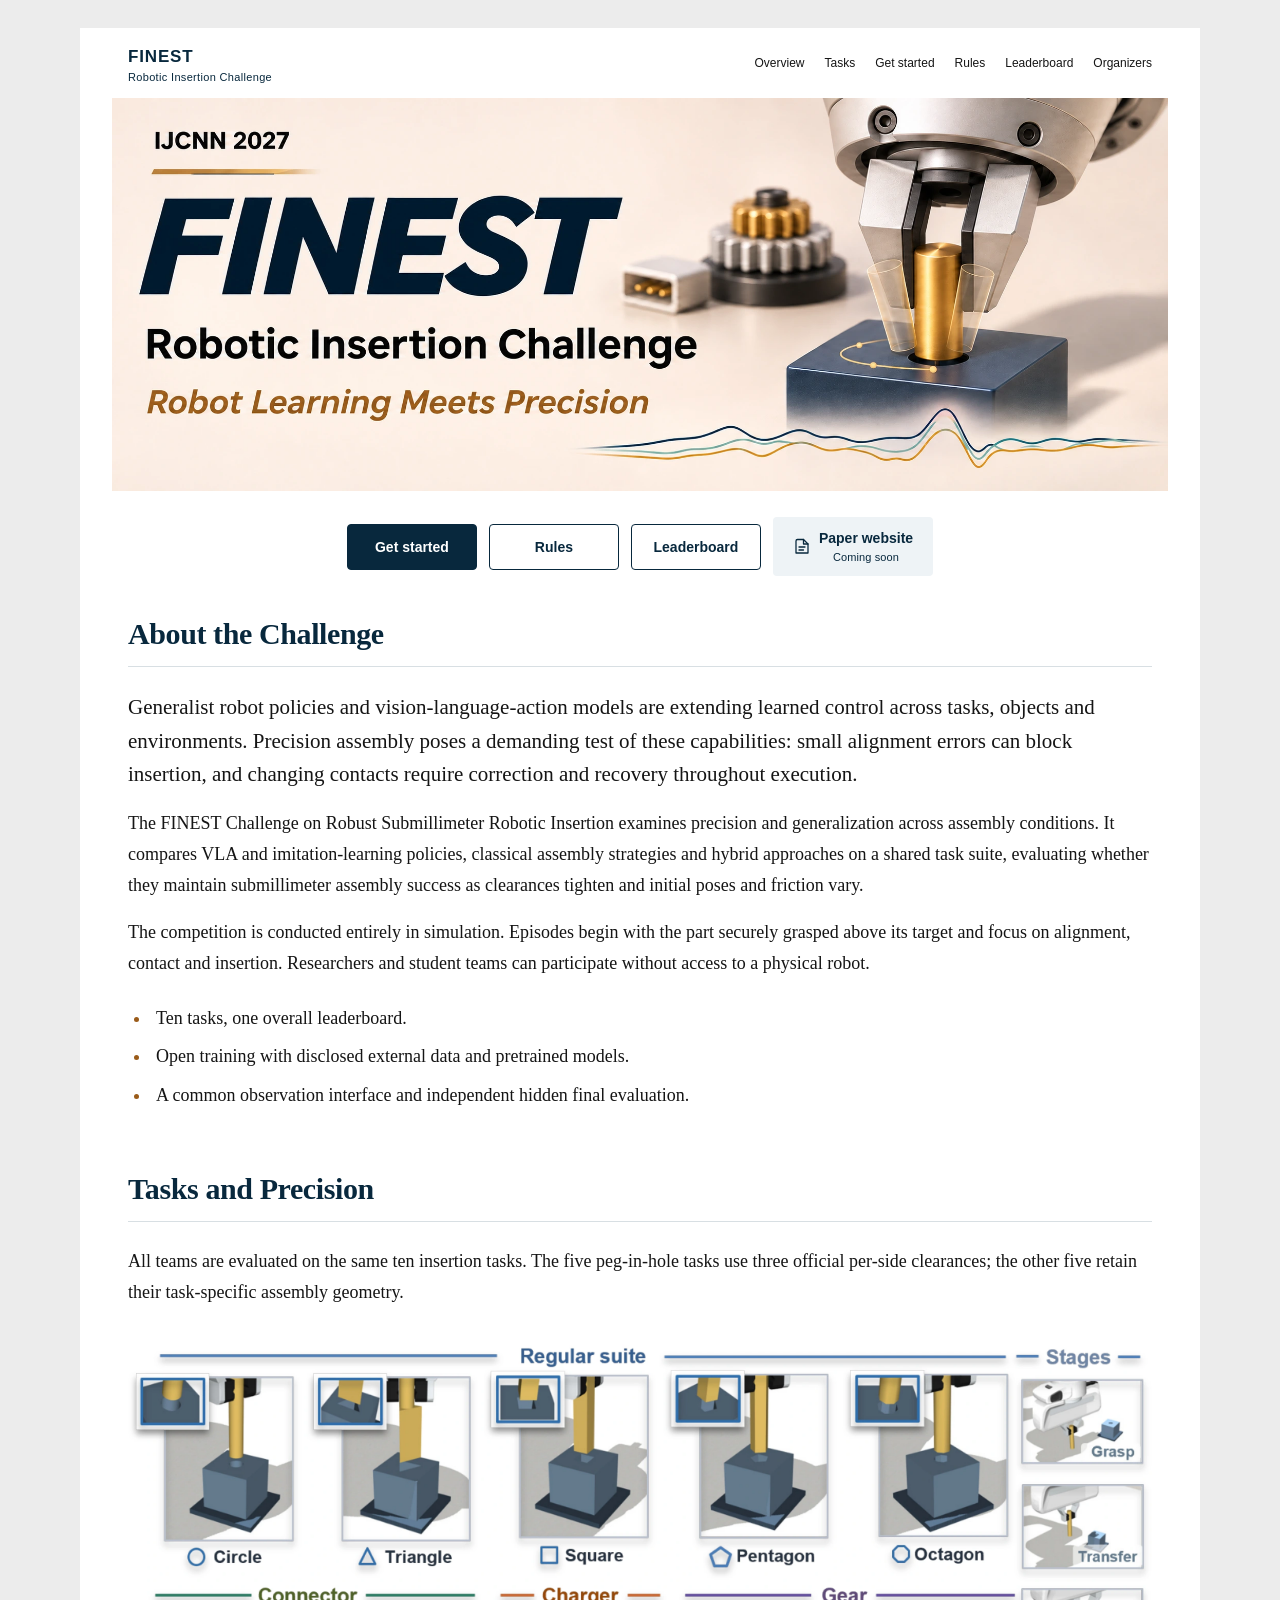
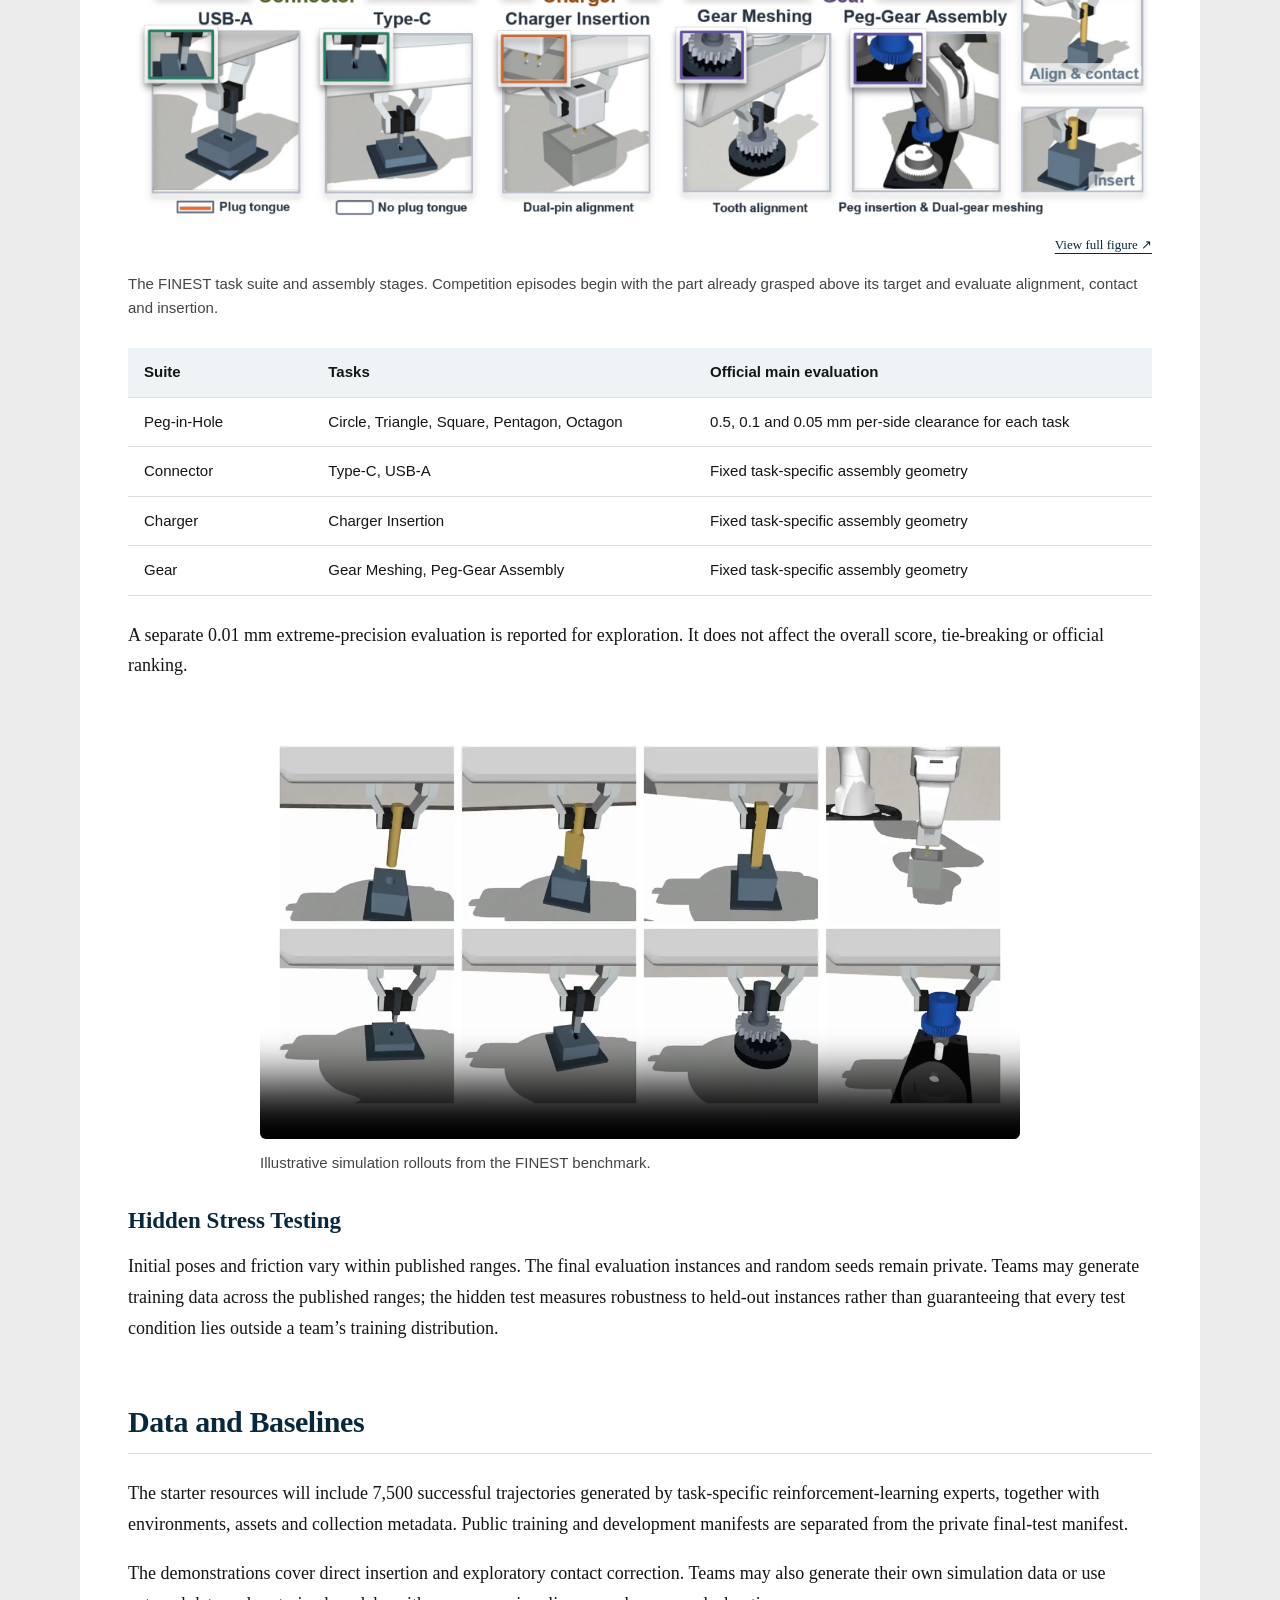
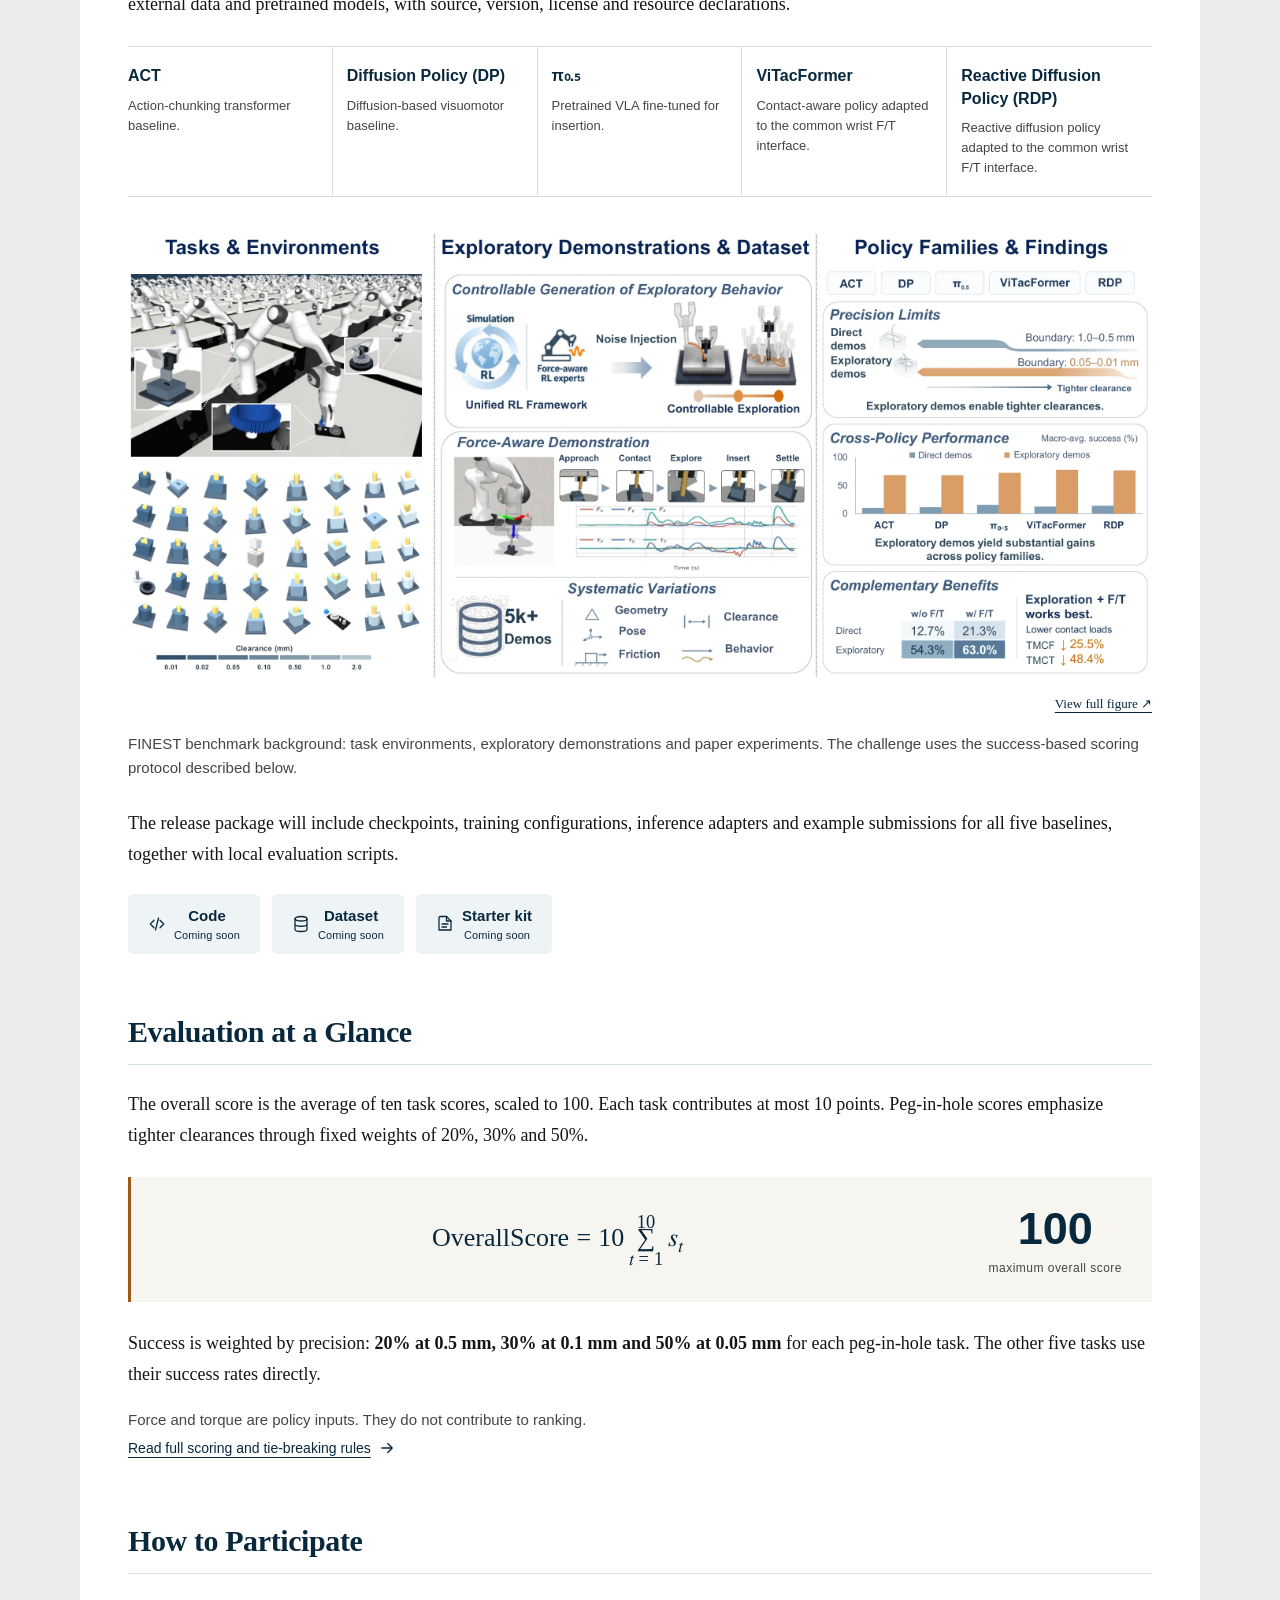
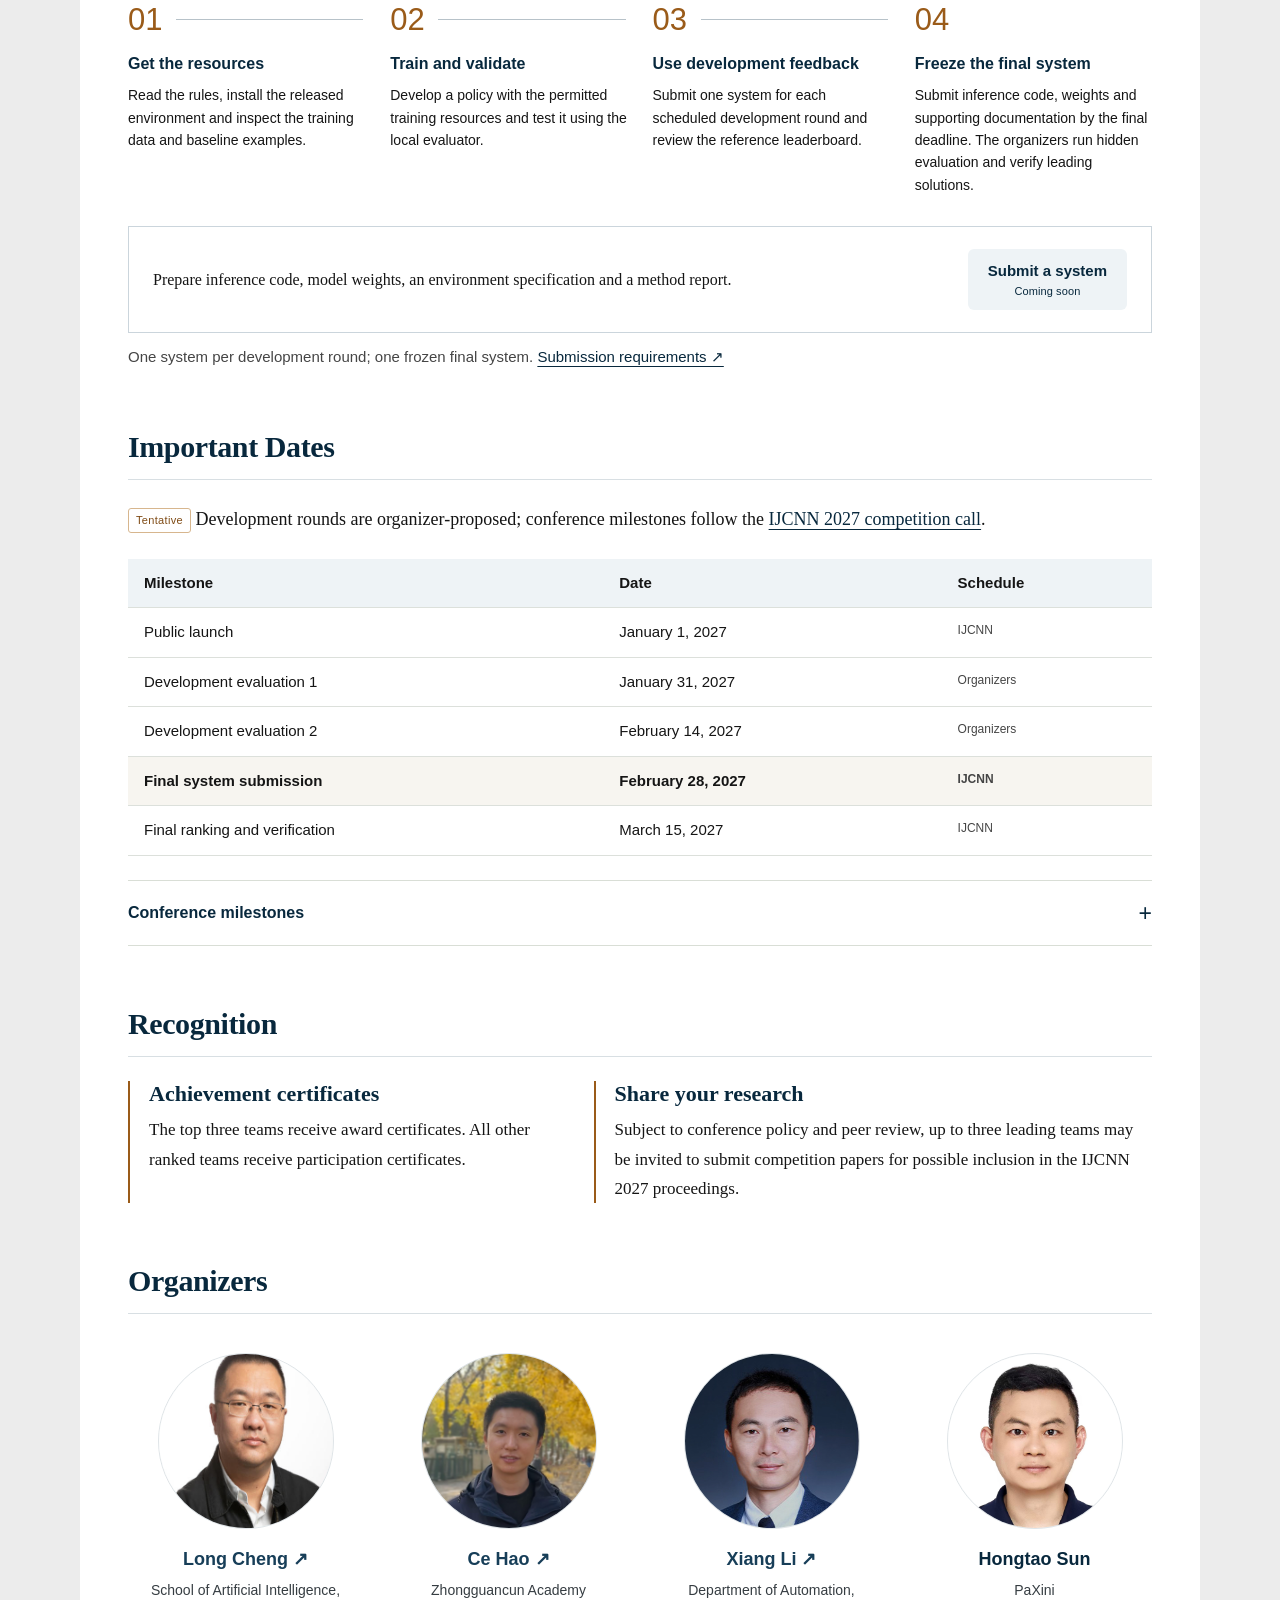
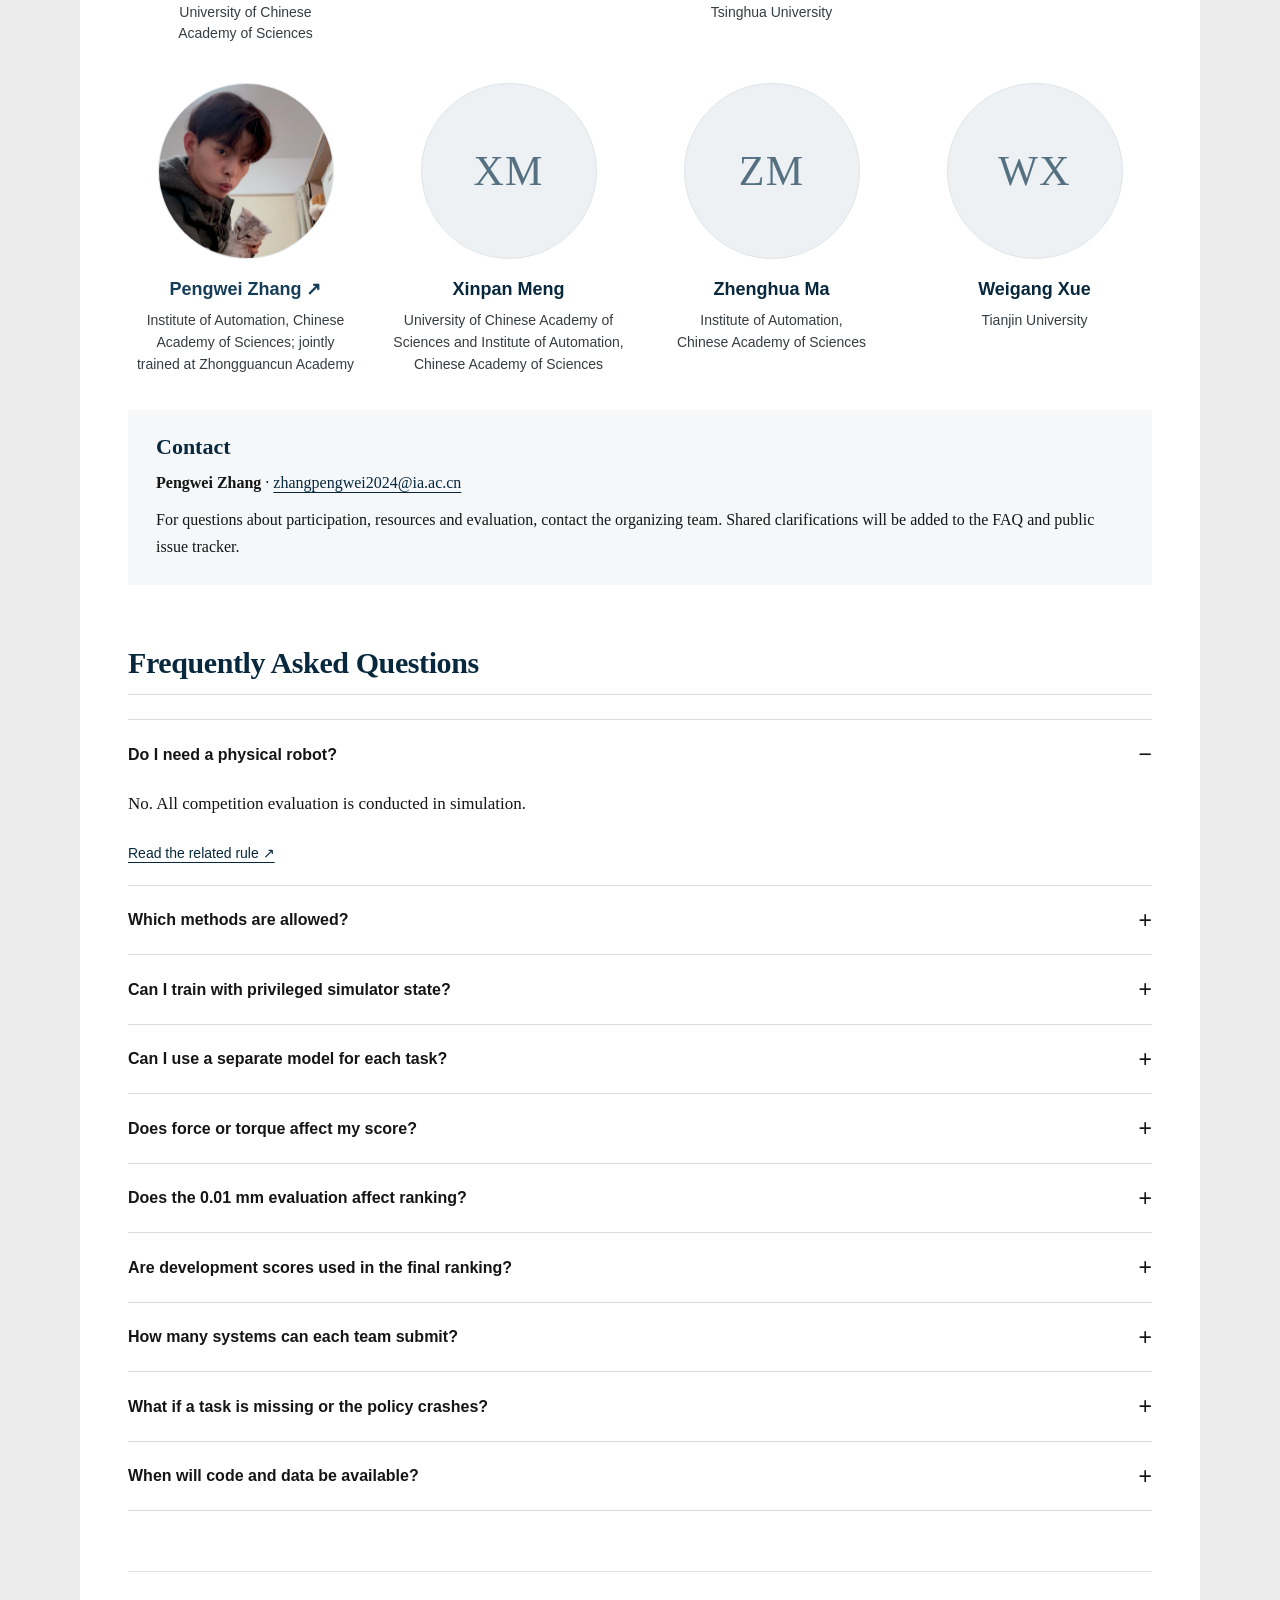
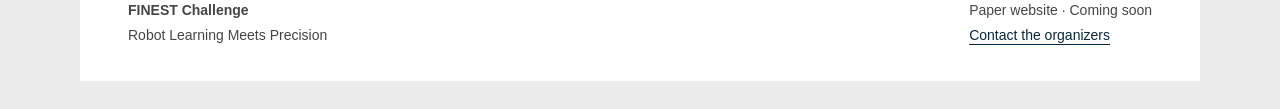
==== commit b0ec181a: "Expand organizer name to Hongtao Sun" ====
--- a/docs/index.html
+++ b/docs/index.html
@@ -1,2 +1,2 @@
 <!doctype html>
-<html lang="en"><head><meta charset="utf-8"><meta name="viewport" content="width=device-width,initial-scale=1"><meta name="description" content="Robot Learning Meets Precision. A simulation challenge evaluating robotic insertion across ten tasks under a shared hidden evaluation protocol."><meta name="theme-color" content="#08283d"><meta property="og:title" content="FINEST Challenge | Robust Submillimeter Robotic Insertion"><meta property="og:description" content="Robot Learning Meets Precision. A simulation challenge evaluating robotic insertion across ten tasks under a shared hidden evaluation protocol."><meta property="og:type" content="website"><meta property="og:image" content="https://awilekong.github.io/FINEST-Challenge/assets/A01.webp"><link rel="canonical" href="https://awilekong.github.io/FINEST-Challenge/"><meta property="og:url" content="https://awilekong.github.io/FINEST-Challenge/"><meta name="twitter:card" content="summary_large_image"><title>FINEST Challenge | Robust Submillimeter Robotic Insertion</title><link rel="icon" type="image/svg+xml" href="assets/favicon.svg"><link rel="stylesheet" href="assets/common.css"><link rel="stylesheet" href="assets/challenge.css"><script defer src="assets/common.js"></script><script defer src="assets/challenge.js"></script></head><body><a class="skip-link" href="#main">Skip to content</a><div class="site-page"><header class="challenge-nav"><a class="brand" href="./">FINEST<span>Robotic Insertion Challenge</span></a><button class="mobile-menu" type="button" aria-controls="main-nav" aria-expanded="false">Menu ☰</button><nav id="main-nav" class="nav-links collapsible" aria-label="Main navigation"><a href="#overview" >Overview</a><a href="#tasks" >Tasks</a><a href="#get-started" >Get started</a><a href="rules/" >Rules</a><a href="leaderboard/" >Leaderboard</a><a href="#organizers" >Organizers</a></nav></header><main id="main"><header class="challenge-hero"><img src="assets/A01.webp" width="2056" height="765" alt="FINEST Robotic Insertion Challenge — Robot Learning Meets Precision. Promotional illustration of precision robotic assembly." fetchpriority="high"><div class="hero-mobile-copy"><p class="mobile-title">FINEST Robotic Insertion Challenge</p><p>Robot Learning Meets Precision</p></div><h1 class="sr-only">FINEST Robotic Insertion Challenge</h1></header><div class="button-row challenge-actions"><a class="btn " href="#get-started">Get started</a><a class="btn outline" href="rules/">Rules</a><a class="btn outline" href="leaderboard/">Leaderboard</a><button class="btn soon" type="button" data-soon="Paper website" aria-label="Paper website — Coming soon"><svg class="icon" viewBox="0 0 24 24" fill="none" stroke="currentColor" stroke-width="1.7" stroke-linecap="round" stroke-linejoin="round" aria-hidden="true"><path d="M14 2H6a2 2 0 0 0-2 2v16h16V8z"/><path d="M14 2v6h6M8 12h8M8 16h6"/></svg><span class="button-text">Paper website<small>Coming soon</small></span></button></div><section class="section intro" id="overview"><h2>About the Challenge</h2><p class="lead">Generalist robot policies and vision-language-action models are extending learned control across tasks, objects and environments. Precision assembly poses a demanding test of these capabilities: small alignment errors can block insertion, and changing contacts require correction and recovery throughout execution.</p><p class="">The FINEST Challenge on Robust Submillimeter Robotic Insertion examines precision and generalization across assembly conditions. It compares VLA and imitation-learning policies, classical assembly strategies and hybrid approaches on a shared task suite, evaluating whether they maintain submillimeter assembly success as clearances tighten and initial poses and friction vary.</p><p class="">The competition is conducted entirely in simulation. Episodes begin with the part securely grasped above its target and focus on alignment, contact and insertion. Researchers and student teams can participate without access to a physical robot.</p><ul class="key-facts"><li>Ten tasks, one overall leaderboard.</li><li>Open training with disclosed external data and pretrained models.</li><li>A common observation interface and independent hidden final evaluation.</li></ul></section><section id="tasks" class="section"><h2>Tasks and Precision</h2><p class="">All teams are evaluated on the same ten insertion tasks. The five peg-in-hole tasks use three official per-side clearances; the other five retain their task-specific assembly geometry.</p><figure class=""><img class="figure-image desktop-figure" src="assets/F02.webp" alt="Ten FINEST tasks and assembly stages" loading="lazy" decoding="async" width="2600" height="1236" data-figure="assets/F02.webp" data-caption="Ten FINEST tasks and assembly stages"><div class="mobile-panels task-panels"><img src="assets/F02-task-1.webp" width="450" height="534" alt="Circle" loading="lazy" decoding="async" data-figure="assets/F02.webp" data-caption="Ten FINEST tasks and assembly stages"><img src="assets/F02-task-2.webp" width="450" height="534" alt="Triangle" loading="lazy" decoding="async" data-figure="assets/F02.webp" data-caption="Ten FINEST tasks and assembly stages"><img src="assets/F02-task-3.webp" width="455" height="534" alt="Square" loading="lazy" decoding="async" data-figure="assets/F02.webp" data-caption="Ten FINEST tasks and assembly stages"><img src="assets/F02-task-4.webp" width="445" height="534" alt="Pentagon" loading="lazy" decoding="async" data-figure="assets/F02.webp" data-caption="Ten FINEST tasks and assembly stages"><img src="assets/F02-task-5.webp" width="450" height="534" alt="Octagon" loading="lazy" decoding="async" data-figure="assets/F02.webp" data-caption="Ten FINEST tasks and assembly stages"><img src="assets/F02-task-6.webp" width="450" height="478" alt="USB-A" loading="lazy" decoding="async" data-figure="assets/F02.webp" data-caption="Ten FINEST tasks and assembly stages"><img src="assets/F02-task-7.webp" width="450" height="478" alt="Type-C" loading="lazy" decoding="async" data-figure="assets/F02.webp" data-caption="Ten FINEST tasks and assembly stages"><img src="assets/F02-task-8.webp" width="455" height="478" alt="Charger Insertion" loading="lazy" decoding="async" data-figure="assets/F02.webp" data-caption="Ten FINEST tasks and assembly stages"><img src="assets/F02-task-9.webp" width="445" height="478" alt="Gear Meshing" loading="lazy" decoding="async" data-figure="assets/F02.webp" data-caption="Ten FINEST tasks and assembly stages"><img src="assets/F02-task-10.webp" width="450" height="478" alt="Peg-Gear Assembly" loading="lazy" decoding="async" data-figure="assets/F02.webp" data-caption="Ten FINEST tasks and assembly stages"><img src="assets/F02-stages.webp" width="350" height="1236" alt="Grasp, transfer, align and contact, insert" loading="lazy" decoding="async" data-figure="assets/F02.webp" data-caption="Ten FINEST tasks and assembly stages"></div><div class="figure-actions"><button class="figure-button" type="button" data-figure="assets/F02.webp" data-caption="Ten FINEST tasks and assembly stages">View full figure ↗</button></div><figcaption>The FINEST task suite and assembly stages. Competition episodes begin with the part already grasped above its target and evaluate alignment, contact and insertion.</figcaption></figure><div class="table-scroll" tabindex="0" role="region" aria-label="Competition tasks and official clearances"><table class="precision-table"><caption class="sr-only">Competition tasks and official clearances</caption><thead><tr><th scope="col">Suite</th><th scope="col">Tasks</th><th scope="col">Official main evaluation</th></tr></thead><tbody><tr class=""><th scope="row">Peg-in-Hole</th><td>Circle, Triangle, Square, Pentagon, Octagon</td><td>0.5, 0.1 and 0.05 mm per-side clearance for each task</td></tr><tr class=""><th scope="row">Connector</th><td>Type-C, USB-A</td><td>Fixed task-specific assembly geometry</td></tr><tr class=""><th scope="row">Charger</th><td>Charger Insertion</td><td>Fixed task-specific assembly geometry</td></tr><tr class=""><th scope="row">Gear</th><td>Gear Meshing, Peg-Gear Assembly</td><td>Fixed task-specific assembly geometry</td></tr></tbody></table></div><p class="">A separate 0.01 mm extreme-precision evaluation is reported for exploration. It does not affect the overall score, tie-breaking or official ranking.</p><div class="task-video"><div class="media-frame "><video  controls playsinline muted preload="none" poster="assets/V02-poster.webp" src="assets/V02.mp4" aria-label="Illustrative simulation montage of FINEST tasks"></video></div><p class="caption">Illustrative simulation rollouts from the FINEST benchmark.</p></div><h3>Hidden Stress Testing</h3><p class="">Initial poses and friction vary within published ranges. The final evaluation instances and random seeds remain private. Teams may generate training data across the published ranges; the hidden test measures robustness to held-out instances rather than guaranteeing that every test condition lies outside a team’s training distribution.</p></section><section id="resources" class="section"><h2>Data and Baselines</h2><p class="">The starter resources will include 7,500 successful trajectories generated by task-specific reinforcement-learning experts, together with environments, assets and collection metadata. Public training and development manifests are separated from the private final-test manifest.</p><p class="">The demonstrations cover direct insertion and exploratory contact correction. Teams may also generate their own simulation data or use external data and pretrained models, with source, version, license and resource declarations.</p><div class="baseline-list"><div><strong>ACT</strong><p>Action-chunking transformer baseline.</p></div><div><strong>Diffusion Policy (DP)</strong><p>Diffusion-based visuomotor baseline.</p></div><div><strong>π₀.₅</strong><p>Pretrained VLA fine-tuned for insertion.</p></div><div><strong>ViTacFormer</strong><p>Contact-aware policy adapted to the common wrist F/T interface.</p></div><div><strong>Reactive Diffusion Policy (RDP)</strong><p>Reactive diffusion policy adapted to the common wrist F/T interface.</p></div></div><figure class=""><img class="figure-image " src="assets/A02.webp" alt="FINEST benchmark background" loading="lazy" decoding="async" width="2600" height="1160" data-figure="assets/A02.webp" data-caption="FINEST benchmark background"><div class="figure-actions"><button class="figure-button" type="button" data-figure="assets/A02.webp" data-caption="FINEST benchmark background">View full figure ↗</button></div><figcaption>FINEST benchmark background: task environments, exploratory demonstrations and paper experiments. The challenge uses the success-based scoring protocol described below.</figcaption></figure><p class="">The release package will include checkpoints, training configurations, inference adapters and example submissions for all five baselines, together with local evaluation scripts.</p><div class="button-row resource-actions"><button class="btn soon" type="button" data-soon="Code" aria-label="Code — Coming soon"><svg class="icon" viewBox="0 0 24 24" fill="none" stroke="currentColor" stroke-width="1.7" stroke-linecap="round" stroke-linejoin="round" aria-hidden="true"><path d="m8 7-5 5 5 5m8-10 5 5-5 5M14 4l-4 16"/></svg><span class="button-text">Code<small>Coming soon</small></span></button><button class="btn soon" type="button" data-soon="Dataset" aria-label="Dataset — Coming soon"><svg class="icon" viewBox="0 0 24 24" fill="none" stroke="currentColor" stroke-width="1.7" stroke-linecap="round" stroke-linejoin="round" aria-hidden="true"><ellipse cx="12" cy="5" rx="8" ry="3"/><path d="M4 5v7c0 4 16 4 16 0V5M4 12v7c0 4 16 4 16 0v-7"/></svg><span class="button-text">Dataset<small>Coming soon</small></span></button><button class="btn soon" type="button" data-soon="Starter kit" aria-label="Starter kit — Coming soon"><svg class="icon" viewBox="0 0 24 24" fill="none" stroke="currentColor" stroke-width="1.7" stroke-linecap="round" stroke-linejoin="round" aria-hidden="true"><path d="M14 2H6a2 2 0 0 0-2 2v16h16V8z"/><path d="M14 2v6h6M8 12h8M8 16h6"/></svg><span class="button-text">Starter kit<small>Coming soon</small></span></button></div></section><section id="evaluation" class="section"><h2>Evaluation at a Glance</h2><p class="">The overall score is the average of ten task scores, scaled to 100. Each task contributes at most 10 points. Peg-in-hole scores emphasize tighter clearances through fixed weights of 20%, 30% and 50%.</p><div class="score-box"><div class="score-formula"><math display="block" aria-label="Overall score equals ten times the sum of the ten task scores"><mrow><mi mathvariant="normal">OverallScore</mi><mo>=</mo><mn>10</mn><munderover><mo>∑</mo><mrow><mi>t</mi><mo>=</mo><mn>1</mn></mrow><mn>10</mn></munderover><msub><mi>s</mi><mi>t</mi></msub></mrow></math></div><div class="score-max">100<small>maximum overall score</small></div></div><p>Success is weighted by precision: <strong>20% at 0.5 mm, 30% at 0.1 mm and 50% at 0.05 mm</strong> for each peg-in-hole task. The other five tasks use their success rates directly.</p><p class="caption">Force and torque are policy inputs. They do not contribute to ranking.</p><p><a class="text-link" href="rules/#scoring">Read full scoring and tie-breaking rules <svg class="icon" viewBox="0 0 24 24" fill="none" stroke="currentColor" stroke-width="1.7" stroke-linecap="round" stroke-linejoin="round" aria-hidden="true"><path d="M5 12h14m-6-6 6 6-6 6"/></svg></a></p></section><section id="get-started" class="section"><h2>How to Participate</h2><ol class="steps"><li><h3>Get the resources</h3><p>Read the rules, install the released environment and inspect the training data and baseline examples.</p></li><li><h3>Train and validate</h3><p>Develop a policy with the permitted training resources and test it using the local evaluator.</p></li><li><h3>Use development feedback</h3><p>Submit one system for each scheduled development round and review the reference leaderboard.</p></li><li><h3>Freeze the final system</h3><p>Submit inference code, weights and supporting documentation by the final deadline. The organizers run hidden evaluation and verify leading solutions.</p></li></ol><div class="submission-strip"><p>Prepare inference code, model weights, an environment specification and a method report.</p><button class="btn soon" type="button" data-soon="Submit a system" aria-label="Submit a system — Coming soon"><span class="button-text">Submit a system<small>Coming soon</small></span></button></div><p class="caption">One system per development round; one frozen final system. <a href="rules/#submissions">Submission requirements ↗</a></p></section><section id="dates" class="section"><h2>Important Dates</h2><p><span class="tag">Tentative</span> Development rounds are organizer-proposed; conference milestones follow the <a href="https://ijcnn.org/2027/authors/call-for-competitions">IJCNN 2027 competition call</a>.</p><div class="table-scroll"><table class="dates-table"><thead><tr><th scope="col">Milestone</th><th scope="col">Date</th><th scope="col">Schedule</th></tr></thead><tbody><tr class=""><td>Public launch</td><td><time datetime="2027-01-01">January 1, 2027</time></td><td class="date-source">IJCNN</td></tr><tr class=""><td>Development evaluation 1</td><td><time datetime="2027-01-31">January 31, 2027</time></td><td class="date-source">Organizers</td></tr><tr class=""><td>Development evaluation 2</td><td><time datetime="2027-02-14">February 14, 2027</time></td><td class="date-source">Organizers</td></tr><tr class="deadline"><td>Final system submission</td><td><time datetime="2027-02-28">February 28, 2027</time></td><td class="date-source">IJCNN</td></tr><tr class=""><td>Final ranking and verification</td><td><time datetime="2027-03-15">March 15, 2027</time></td><td class="date-source">IJCNN</td></tr></tbody></table></div><details><summary>Conference milestones</summary><div class="table-scroll"><table class="dates-table"><thead><tr><th scope="col">Milestone</th><th scope="col">Date</th><th scope="col">Schedule</th></tr></thead><tbody><tr class=""><td>Competition paper submission</td><td><time datetime="2027-04-01">April 1, 2027</time></td><td class="date-source">IJCNN</td></tr><tr class=""><td>Paper acceptance notification</td><td><time datetime="2027-04-08">April 8, 2027</time></td><td class="date-source">IJCNN</td></tr><tr class=""><td>Camera-ready upload and registration</td><td><time datetime="2027-04-12">April 12, 2027</time></td><td class="date-source">IJCNN</td></tr><tr class=""><td>Conference competition days</td><td><time datetime="2027-06-15">June 15–17, 2027</time></td><td class="date-source">IJCNN</td></tr></tbody></table></div></details></section><section id="recognition" class="section"><h2>Recognition</h2><div class="recognition"><div><h3>Achievement certificates</h3><p class="">The top three teams receive award certificates. All other ranked teams receive participation certificates.</p></div><div><h3>Share your research</h3><p class="">Subject to conference policy and peer review, up to three leading teams may be invited to submit competition papers for possible inclusion in the IJCNN 2027 proceedings.</p></div></div></section><section id="organizers" class="section"><h2>Organizers</h2><div class="organizers"><article class="organizer"><div class="organizer-portrait"><img src="assets/portraits/long-cheng.jpg" alt="Long Cheng" width="200" height="200" loading="lazy" decoding="async" style="object-position:50% 22%;transform:scale(1)"></div><h3><a href="https://people.ucas.ac.cn/~chenglong?language=en">Long Cheng ↗</a></h3><p>School of Artificial Intelligence, University of Chinese Academy of Sciences</p></article><article class="organizer"><div class="organizer-portrait"><img src="assets/portraits/ce-hao.jpg" alt="Ce Hao" width="200" height="200" loading="lazy" decoding="async" style="object-position:50% 48%;transform:scale(2.05)"></div><h3><a href="https://cehao1.github.io/">Ce Hao ↗</a></h3><p>Zhongguancun Academy</p></article><article class="organizer"><div class="organizer-portrait"><img src="assets/portraits/xiang-li.jpg" alt="Xiang Li" width="200" height="200" loading="lazy" decoding="async" style="object-position:50% 30%;transform:scale(1)"></div><h3><a href="https://www.au.tsinghua.edu.cn/en/info/1075/3330.htm">Xiang Li ↗</a></h3><p>Department of Automation, Tsinghua University</p></article><article class="organizer"><div class="organizer-portrait"><img src="assets/portraits/ht-sun.jpg" alt="H. T. Sun" width="200" height="200" loading="lazy" decoding="async" style="object-position:50% 0%;transform:scale(1)"></div><h3>H. T. Sun</h3><p>PaXini</p></article><article class="organizer"><div class="organizer-portrait"><img src="assets/portraits/pengwei-zhang.jpg" alt="Pengwei Zhang" width="200" height="200" loading="lazy" decoding="async" style="object-position:50% 34%;transform:scale(1.12)"></div><h3><a href="https://awilekong.github.io/">Pengwei Zhang ↗</a></h3><p>Institute of Automation, Chinese Academy of Sciences; jointly trained at Zhongguancun Academy</p></article><article class="organizer"><div class="organizer-portrait portrait-initials" aria-label="Xinpan Meng: portrait not yet available"><span aria-hidden="true">XM</span></div><h3>Xinpan Meng</h3><p>University of Chinese Academy of Sciences and Institute of Automation, Chinese Academy of Sciences</p></article><article class="organizer"><div class="organizer-portrait portrait-initials" aria-label="Zhenghua Ma: portrait not yet available"><span aria-hidden="true">ZM</span></div><h3>Zhenghua Ma</h3><p>Institute of Automation, Chinese Academy of Sciences</p></article><article class="organizer"><div class="organizer-portrait portrait-initials" aria-label="Weigang Xue: portrait not yet available"><span aria-hidden="true">WX</span></div><h3>Weigang Xue</h3><p>Tianjin University</p></article></div><div class="contact-block"><h3>Contact</h3><p><strong>Pengwei Zhang</strong> · <a href="mailto:zhangpengwei2024@ia.ac.cn">zhangpengwei2024@ia.ac.cn</a></p><p class="">For questions about participation, resources and evaluation, contact the organizing team. Shared clarifications will be added to the FAQ and public issue tracker.</p></div></section><section id="faq" class="section"><h2>Frequently Asked Questions</h2><div class="faq"><details open><summary>Do I need a physical robot?</summary><p>No. All competition evaluation is conducted in simulation.</p><a class="text-link" href="rules/#scope">Read the related rule ↗</a></details><details ><summary>Which methods are allowed?</summary><p>Classical assembly strategies, imitation learning, reinforcement learning and hybrid methods are welcome through the same interface. External data, pretrained models and self-generated simulation data are allowed with the required disclosures.</p><a class="text-link" href="rules/#training">Read the related rule ↗</a></details><details ><summary>Can I train with privileged simulator state?</summary><p>Yes, during training. At evaluation time, the submitted policy must use only the prescribed observations.</p><a class="text-link" href="rules/#interface">Read the related rule ↗</a></details><details ><summary>Can I use a separate model for each task?</summary><p>Yes. Task-specific policies and unified multi-task policies are both eligible. Submit them as one system for each allowed submission.</p><a class="text-link" href="rules/#training">Read the related rule ↗</a></details><details ><summary>Does force or torque affect my score?</summary><p>No. Wrist force and torque are available as policy inputs. Ranking is based on assembly success.</p><a class="text-link" href="rules/#interface">Read the related rule ↗</a></details><details ><summary>Does the 0.01 mm evaluation affect ranking?</summary><p>No. It is reported separately and never enters the score or tie-breaking procedure.</p><a class="text-link" href="rules/#scoring">Read the related rule ↗</a></details><details ><summary>Are development scores used in the final ranking?</summary><p>No. Independent hidden evaluation of the frozen final system determines the official ranking.</p><a class="text-link" href="rules/#hidden-evaluation">Read the related rule ↗</a></details><details ><summary>How many systems can each team submit?</summary><p>One system per development round and one frozen final system.</p><a class="text-link" href="rules/#submissions">Read the related rule ↗</a></details><details ><summary>What if a task is missing or the policy crashes?</summary><p>The affected episodes count as failures and remain in the denominator. Infrastructure failures are rerun using the original instances and frozen system.</p><a class="text-link" href="rules/#hidden-evaluation">Read the related rule ↗</a></details><details ><summary>When will code and data be available?</summary><p>Release links will be added to the resource section. The frozen evaluation configuration will be published before launch.</p><a class="text-link" href="rules/#release">Read the related rule ↗</a></details></div></section></main><footer class="footer"><p><strong>FINEST Challenge</strong><br>Robot Learning Meets Precision</p><p><span>Paper website · Coming soon</span><br><a href="mailto:zhangpengwei2024@ia.ac.cn">Contact the organizers</a></p></footer></div><dialog id="figure-dialog" class="figure-modal" aria-labelledby="figure-title"><div class="modal-head"><strong id="figure-title">Research figure</strong><div class="modal-controls"><button type="button" data-zoom>Zoom in</button><button type="button" data-close aria-label="Close figure">Close ×</button></div></div><div class="modal-scroll"><img alt=""></div></dialog><div id="status-message" class="toast" role="status" aria-live="polite"></div></body></html>+<html lang="en"><head><meta charset="utf-8"><meta name="viewport" content="width=device-width,initial-scale=1"><meta name="description" content="Robot Learning Meets Precision. A simulation challenge evaluating robotic insertion across ten tasks under a shared hidden evaluation protocol."><meta name="theme-color" content="#08283d"><meta property="og:title" content="FINEST Challenge | Robust Submillimeter Robotic Insertion"><meta property="og:description" content="Robot Learning Meets Precision. A simulation challenge evaluating robotic insertion across ten tasks under a shared hidden evaluation protocol."><meta property="og:type" content="website"><meta property="og:image" content="https://awilekong.github.io/FINEST-Challenge/assets/A01.webp"><link rel="canonical" href="https://awilekong.github.io/FINEST-Challenge/"><meta property="og:url" content="https://awilekong.github.io/FINEST-Challenge/"><meta name="twitter:card" content="summary_large_image"><title>FINEST Challenge | Robust Submillimeter Robotic Insertion</title><link rel="icon" type="image/svg+xml" href="assets/favicon.svg"><link rel="stylesheet" href="assets/common.css"><link rel="stylesheet" href="assets/challenge.css"><script defer src="assets/common.js"></script><script defer src="assets/challenge.js"></script></head><body><a class="skip-link" href="#main">Skip to content</a><div class="site-page"><header class="challenge-nav"><a class="brand" href="./">FINEST<span>Robotic Insertion Challenge</span></a><button class="mobile-menu" type="button" aria-controls="main-nav" aria-expanded="false">Menu ☰</button><nav id="main-nav" class="nav-links collapsible" aria-label="Main navigation"><a href="#overview" >Overview</a><a href="#tasks" >Tasks</a><a href="#get-started" >Get started</a><a href="rules/" >Rules</a><a href="leaderboard/" >Leaderboard</a><a href="#organizers" >Organizers</a></nav></header><main id="main"><header class="challenge-hero"><img src="assets/A01.webp" width="2056" height="765" alt="FINEST Robotic Insertion Challenge — Robot Learning Meets Precision. Promotional illustration of precision robotic assembly." fetchpriority="high"><div class="hero-mobile-copy"><p class="mobile-title">FINEST Robotic Insertion Challenge</p><p>Robot Learning Meets Precision</p></div><h1 class="sr-only">FINEST Robotic Insertion Challenge</h1></header><div class="button-row challenge-actions"><a class="btn " href="#get-started">Get started</a><a class="btn outline" href="rules/">Rules</a><a class="btn outline" href="leaderboard/">Leaderboard</a><button class="btn soon" type="button" data-soon="Paper website" aria-label="Paper website — Coming soon"><svg class="icon" viewBox="0 0 24 24" fill="none" stroke="currentColor" stroke-width="1.7" stroke-linecap="round" stroke-linejoin="round" aria-hidden="true"><path d="M14 2H6a2 2 0 0 0-2 2v16h16V8z"/><path d="M14 2v6h6M8 12h8M8 16h6"/></svg><span class="button-text">Paper website<small>Coming soon</small></span></button></div><section class="section intro" id="overview"><h2>About the Challenge</h2><p class="lead">Generalist robot policies and vision-language-action models are extending learned control across tasks, objects and environments. Precision assembly poses a demanding test of these capabilities: small alignment errors can block insertion, and changing contacts require correction and recovery throughout execution.</p><p class="">The FINEST Challenge on Robust Submillimeter Robotic Insertion examines precision and generalization across assembly conditions. It compares VLA and imitation-learning policies, classical assembly strategies and hybrid approaches on a shared task suite, evaluating whether they maintain submillimeter assembly success as clearances tighten and initial poses and friction vary.</p><p class="">The competition is conducted entirely in simulation. Episodes begin with the part securely grasped above its target and focus on alignment, contact and insertion. Researchers and student teams can participate without access to a physical robot.</p><ul class="key-facts"><li>Ten tasks, one overall leaderboard.</li><li>Open training with disclosed external data and pretrained models.</li><li>A common observation interface and independent hidden final evaluation.</li></ul></section><section id="tasks" class="section"><h2>Tasks and Precision</h2><p class="">All teams are evaluated on the same ten insertion tasks. The five peg-in-hole tasks use three official per-side clearances; the other five retain their task-specific assembly geometry.</p><figure class=""><img class="figure-image desktop-figure" src="assets/F02.webp" alt="Ten FINEST tasks and assembly stages" loading="lazy" decoding="async" width="2600" height="1236" data-figure="assets/F02.webp" data-caption="Ten FINEST tasks and assembly stages"><div class="mobile-panels task-panels"><img src="assets/F02-task-1.webp" width="450" height="534" alt="Circle" loading="lazy" decoding="async" data-figure="assets/F02.webp" data-caption="Ten FINEST tasks and assembly stages"><img src="assets/F02-task-2.webp" width="450" height="534" alt="Triangle" loading="lazy" decoding="async" data-figure="assets/F02.webp" data-caption="Ten FINEST tasks and assembly stages"><img src="assets/F02-task-3.webp" width="455" height="534" alt="Square" loading="lazy" decoding="async" data-figure="assets/F02.webp" data-caption="Ten FINEST tasks and assembly stages"><img src="assets/F02-task-4.webp" width="445" height="534" alt="Pentagon" loading="lazy" decoding="async" data-figure="assets/F02.webp" data-caption="Ten FINEST tasks and assembly stages"><img src="assets/F02-task-5.webp" width="450" height="534" alt="Octagon" loading="lazy" decoding="async" data-figure="assets/F02.webp" data-caption="Ten FINEST tasks and assembly stages"><img src="assets/F02-task-6.webp" width="450" height="478" alt="USB-A" loading="lazy" decoding="async" data-figure="assets/F02.webp" data-caption="Ten FINEST tasks and assembly stages"><img src="assets/F02-task-7.webp" width="450" height="478" alt="Type-C" loading="lazy" decoding="async" data-figure="assets/F02.webp" data-caption="Ten FINEST tasks and assembly stages"><img src="assets/F02-task-8.webp" width="455" height="478" alt="Charger Insertion" loading="lazy" decoding="async" data-figure="assets/F02.webp" data-caption="Ten FINEST tasks and assembly stages"><img src="assets/F02-task-9.webp" width="445" height="478" alt="Gear Meshing" loading="lazy" decoding="async" data-figure="assets/F02.webp" data-caption="Ten FINEST tasks and assembly stages"><img src="assets/F02-task-10.webp" width="450" height="478" alt="Peg-Gear Assembly" loading="lazy" decoding="async" data-figure="assets/F02.webp" data-caption="Ten FINEST tasks and assembly stages"><img src="assets/F02-stages.webp" width="350" height="1236" alt="Grasp, transfer, align and contact, insert" loading="lazy" decoding="async" data-figure="assets/F02.webp" data-caption="Ten FINEST tasks and assembly stages"></div><div class="figure-actions"><button class="figure-button" type="button" data-figure="assets/F02.webp" data-caption="Ten FINEST tasks and assembly stages">View full figure ↗</button></div><figcaption>The FINEST task suite and assembly stages. Competition episodes begin with the part already grasped above its target and evaluate alignment, contact and insertion.</figcaption></figure><div class="table-scroll" tabindex="0" role="region" aria-label="Competition tasks and official clearances"><table class="precision-table"><caption class="sr-only">Competition tasks and official clearances</caption><thead><tr><th scope="col">Suite</th><th scope="col">Tasks</th><th scope="col">Official main evaluation</th></tr></thead><tbody><tr class=""><th scope="row">Peg-in-Hole</th><td>Circle, Triangle, Square, Pentagon, Octagon</td><td>0.5, 0.1 and 0.05 mm per-side clearance for each task</td></tr><tr class=""><th scope="row">Connector</th><td>Type-C, USB-A</td><td>Fixed task-specific assembly geometry</td></tr><tr class=""><th scope="row">Charger</th><td>Charger Insertion</td><td>Fixed task-specific assembly geometry</td></tr><tr class=""><th scope="row">Gear</th><td>Gear Meshing, Peg-Gear Assembly</td><td>Fixed task-specific assembly geometry</td></tr></tbody></table></div><p class="">A separate 0.01 mm extreme-precision evaluation is reported for exploration. It does not affect the overall score, tie-breaking or official ranking.</p><div class="task-video"><div class="media-frame "><video  controls playsinline muted preload="none" poster="assets/V02-poster.webp" src="assets/V02.mp4" aria-label="Illustrative simulation montage of FINEST tasks"></video></div><p class="caption">Illustrative simulation rollouts from the FINEST benchmark.</p></div><h3>Hidden Stress Testing</h3><p class="">Initial poses and friction vary within published ranges. The final evaluation instances and random seeds remain private. Teams may generate training data across the published ranges; the hidden test measures robustness to held-out instances rather than guaranteeing that every test condition lies outside a team’s training distribution.</p></section><section id="resources" class="section"><h2>Data and Baselines</h2><p class="">The starter resources will include 7,500 successful trajectories generated by task-specific reinforcement-learning experts, together with environments, assets and collection metadata. Public training and development manifests are separated from the private final-test manifest.</p><p class="">The demonstrations cover direct insertion and exploratory contact correction. Teams may also generate their own simulation data or use external data and pretrained models, with source, version, license and resource declarations.</p><div class="baseline-list"><div><strong>ACT</strong><p>Action-chunking transformer baseline.</p></div><div><strong>Diffusion Policy (DP)</strong><p>Diffusion-based visuomotor baseline.</p></div><div><strong>π₀.₅</strong><p>Pretrained VLA fine-tuned for insertion.</p></div><div><strong>ViTacFormer</strong><p>Contact-aware policy adapted to the common wrist F/T interface.</p></div><div><strong>Reactive Diffusion Policy (RDP)</strong><p>Reactive diffusion policy adapted to the common wrist F/T interface.</p></div></div><figure class=""><img class="figure-image " src="assets/A02.webp" alt="FINEST benchmark background" loading="lazy" decoding="async" width="2600" height="1160" data-figure="assets/A02.webp" data-caption="FINEST benchmark background"><div class="figure-actions"><button class="figure-button" type="button" data-figure="assets/A02.webp" data-caption="FINEST benchmark background">View full figure ↗</button></div><figcaption>FINEST benchmark background: task environments, exploratory demonstrations and paper experiments. The challenge uses the success-based scoring protocol described below.</figcaption></figure><p class="">The release package will include checkpoints, training configurations, inference adapters and example submissions for all five baselines, together with local evaluation scripts.</p><div class="button-row resource-actions"><button class="btn soon" type="button" data-soon="Code" aria-label="Code — Coming soon"><svg class="icon" viewBox="0 0 24 24" fill="none" stroke="currentColor" stroke-width="1.7" stroke-linecap="round" stroke-linejoin="round" aria-hidden="true"><path d="m8 7-5 5 5 5m8-10 5 5-5 5M14 4l-4 16"/></svg><span class="button-text">Code<small>Coming soon</small></span></button><button class="btn soon" type="button" data-soon="Dataset" aria-label="Dataset — Coming soon"><svg class="icon" viewBox="0 0 24 24" fill="none" stroke="currentColor" stroke-width="1.7" stroke-linecap="round" stroke-linejoin="round" aria-hidden="true"><ellipse cx="12" cy="5" rx="8" ry="3"/><path d="M4 5v7c0 4 16 4 16 0V5M4 12v7c0 4 16 4 16 0v-7"/></svg><span class="button-text">Dataset<small>Coming soon</small></span></button><button class="btn soon" type="button" data-soon="Starter kit" aria-label="Starter kit — Coming soon"><svg class="icon" viewBox="0 0 24 24" fill="none" stroke="currentColor" stroke-width="1.7" stroke-linecap="round" stroke-linejoin="round" aria-hidden="true"><path d="M14 2H6a2 2 0 0 0-2 2v16h16V8z"/><path d="M14 2v6h6M8 12h8M8 16h6"/></svg><span class="button-text">Starter kit<small>Coming soon</small></span></button></div></section><section id="evaluation" class="section"><h2>Evaluation at a Glance</h2><p class="">The overall score is the average of ten task scores, scaled to 100. Each task contributes at most 10 points. Peg-in-hole scores emphasize tighter clearances through fixed weights of 20%, 30% and 50%.</p><div class="score-box"><div class="score-formula"><math display="block" aria-label="Overall score equals ten times the sum of the ten task scores"><mrow><mi mathvariant="normal">OverallScore</mi><mo>=</mo><mn>10</mn><munderover><mo>∑</mo><mrow><mi>t</mi><mo>=</mo><mn>1</mn></mrow><mn>10</mn></munderover><msub><mi>s</mi><mi>t</mi></msub></mrow></math></div><div class="score-max">100<small>maximum overall score</small></div></div><p>Success is weighted by precision: <strong>20% at 0.5 mm, 30% at 0.1 mm and 50% at 0.05 mm</strong> for each peg-in-hole task. The other five tasks use their success rates directly.</p><p class="caption">Force and torque are policy inputs. They do not contribute to ranking.</p><p><a class="text-link" href="rules/#scoring">Read full scoring and tie-breaking rules <svg class="icon" viewBox="0 0 24 24" fill="none" stroke="currentColor" stroke-width="1.7" stroke-linecap="round" stroke-linejoin="round" aria-hidden="true"><path d="M5 12h14m-6-6 6 6-6 6"/></svg></a></p></section><section id="get-started" class="section"><h2>How to Participate</h2><ol class="steps"><li><h3>Get the resources</h3><p>Read the rules, install the released environment and inspect the training data and baseline examples.</p></li><li><h3>Train and validate</h3><p>Develop a policy with the permitted training resources and test it using the local evaluator.</p></li><li><h3>Use development feedback</h3><p>Submit one system for each scheduled development round and review the reference leaderboard.</p></li><li><h3>Freeze the final system</h3><p>Submit inference code, weights and supporting documentation by the final deadline. The organizers run hidden evaluation and verify leading solutions.</p></li></ol><div class="submission-strip"><p>Prepare inference code, model weights, an environment specification and a method report.</p><button class="btn soon" type="button" data-soon="Submit a system" aria-label="Submit a system — Coming soon"><span class="button-text">Submit a system<small>Coming soon</small></span></button></div><p class="caption">One system per development round; one frozen final system. <a href="rules/#submissions">Submission requirements ↗</a></p></section><section id="dates" class="section"><h2>Important Dates</h2><p><span class="tag">Tentative</span> Development rounds are organizer-proposed; conference milestones follow the <a href="https://ijcnn.org/2027/authors/call-for-competitions">IJCNN 2027 competition call</a>.</p><div class="table-scroll"><table class="dates-table"><thead><tr><th scope="col">Milestone</th><th scope="col">Date</th><th scope="col">Schedule</th></tr></thead><tbody><tr class=""><td>Public launch</td><td><time datetime="2027-01-01">January 1, 2027</time></td><td class="date-source">IJCNN</td></tr><tr class=""><td>Development evaluation 1</td><td><time datetime="2027-01-31">January 31, 2027</time></td><td class="date-source">Organizers</td></tr><tr class=""><td>Development evaluation 2</td><td><time datetime="2027-02-14">February 14, 2027</time></td><td class="date-source">Organizers</td></tr><tr class="deadline"><td>Final system submission</td><td><time datetime="2027-02-28">February 28, 2027</time></td><td class="date-source">IJCNN</td></tr><tr class=""><td>Final ranking and verification</td><td><time datetime="2027-03-15">March 15, 2027</time></td><td class="date-source">IJCNN</td></tr></tbody></table></div><details><summary>Conference milestones</summary><div class="table-scroll"><table class="dates-table"><thead><tr><th scope="col">Milestone</th><th scope="col">Date</th><th scope="col">Schedule</th></tr></thead><tbody><tr class=""><td>Competition paper submission</td><td><time datetime="2027-04-01">April 1, 2027</time></td><td class="date-source">IJCNN</td></tr><tr class=""><td>Paper acceptance notification</td><td><time datetime="2027-04-08">April 8, 2027</time></td><td class="date-source">IJCNN</td></tr><tr class=""><td>Camera-ready upload and registration</td><td><time datetime="2027-04-12">April 12, 2027</time></td><td class="date-source">IJCNN</td></tr><tr class=""><td>Conference competition days</td><td><time datetime="2027-06-15">June 15–17, 2027</time></td><td class="date-source">IJCNN</td></tr></tbody></table></div></details></section><section id="recognition" class="section"><h2>Recognition</h2><div class="recognition"><div><h3>Achievement certificates</h3><p class="">The top three teams receive award certificates. All other ranked teams receive participation certificates.</p></div><div><h3>Share your research</h3><p class="">Subject to conference policy and peer review, up to three leading teams may be invited to submit competition papers for possible inclusion in the IJCNN 2027 proceedings.</p></div></div></section><section id="organizers" class="section"><h2>Organizers</h2><div class="organizers"><article class="organizer"><div class="organizer-portrait"><img src="assets/portraits/long-cheng.jpg" alt="Long Cheng" width="200" height="200" loading="lazy" decoding="async" style="object-position:50% 22%;transform:scale(1)"></div><h3><a href="https://people.ucas.ac.cn/~chenglong?language=en">Long Cheng ↗</a></h3><p>School of Artificial Intelligence, University of Chinese Academy of Sciences</p></article><article class="organizer"><div class="organizer-portrait"><img src="assets/portraits/ce-hao.jpg" alt="Ce Hao" width="200" height="200" loading="lazy" decoding="async" style="object-position:50% 48%;transform:scale(2.05)"></div><h3><a href="https://cehao1.github.io/">Ce Hao ↗</a></h3><p>Zhongguancun Academy</p></article><article class="organizer"><div class="organizer-portrait"><img src="assets/portraits/xiang-li.jpg" alt="Xiang Li" width="200" height="200" loading="lazy" decoding="async" style="object-position:50% 30%;transform:scale(1)"></div><h3><a href="https://www.au.tsinghua.edu.cn/en/info/1075/3330.htm">Xiang Li ↗</a></h3><p>Department of Automation, Tsinghua University</p></article><article class="organizer"><div class="organizer-portrait"><img src="assets/portraits/ht-sun.jpg" alt="Hongtao Sun" width="200" height="200" loading="lazy" decoding="async" style="object-position:50% 0%;transform:scale(1)"></div><h3>Hongtao Sun</h3><p>PaXini</p></article><article class="organizer"><div class="organizer-portrait"><img src="assets/portraits/pengwei-zhang.jpg" alt="Pengwei Zhang" width="200" height="200" loading="lazy" decoding="async" style="object-position:50% 34%;transform:scale(1.12)"></div><h3><a href="https://awilekong.github.io/">Pengwei Zhang ↗</a></h3><p>Institute of Automation, Chinese Academy of Sciences; jointly trained at Zhongguancun Academy</p></article><article class="organizer"><div class="organizer-portrait portrait-initials" aria-label="Xinpan Meng: portrait not yet available"><span aria-hidden="true">XM</span></div><h3>Xinpan Meng</h3><p>University of Chinese Academy of Sciences and Institute of Automation, Chinese Academy of Sciences</p></article><article class="organizer"><div class="organizer-portrait portrait-initials" aria-label="Zhenghua Ma: portrait not yet available"><span aria-hidden="true">ZM</span></div><h3>Zhenghua Ma</h3><p>Institute of Automation, Chinese Academy of Sciences</p></article><article class="organizer"><div class="organizer-portrait portrait-initials" aria-label="Weigang Xue: portrait not yet available"><span aria-hidden="true">WX</span></div><h3>Weigang Xue</h3><p>Tianjin University</p></article></div><div class="contact-block"><h3>Contact</h3><p><strong>Pengwei Zhang</strong> · <a href="mailto:zhangpengwei2024@ia.ac.cn">zhangpengwei2024@ia.ac.cn</a></p><p class="">For questions about participation, resources and evaluation, contact the organizing team. Shared clarifications will be added to the FAQ and public issue tracker.</p></div></section><section id="faq" class="section"><h2>Frequently Asked Questions</h2><div class="faq"><details open><summary>Do I need a physical robot?</summary><p>No. All competition evaluation is conducted in simulation.</p><a class="text-link" href="rules/#scope">Read the related rule ↗</a></details><details ><summary>Which methods are allowed?</summary><p>Classical assembly strategies, imitation learning, reinforcement learning and hybrid methods are welcome through the same interface. External data, pretrained models and self-generated simulation data are allowed with the required disclosures.</p><a class="text-link" href="rules/#training">Read the related rule ↗</a></details><details ><summary>Can I train with privileged simulator state?</summary><p>Yes, during training. At evaluation time, the submitted policy must use only the prescribed observations.</p><a class="text-link" href="rules/#interface">Read the related rule ↗</a></details><details ><summary>Can I use a separate model for each task?</summary><p>Yes. Task-specific policies and unified multi-task policies are both eligible. Submit them as one system for each allowed submission.</p><a class="text-link" href="rules/#training">Read the related rule ↗</a></details><details ><summary>Does force or torque affect my score?</summary><p>No. Wrist force and torque are available as policy inputs. Ranking is based on assembly success.</p><a class="text-link" href="rules/#interface">Read the related rule ↗</a></details><details ><summary>Does the 0.01 mm evaluation affect ranking?</summary><p>No. It is reported separately and never enters the score or tie-breaking procedure.</p><a class="text-link" href="rules/#scoring">Read the related rule ↗</a></details><details ><summary>Are development scores used in the final ranking?</summary><p>No. Independent hidden evaluation of the frozen final system determines the official ranking.</p><a class="text-link" href="rules/#hidden-evaluation">Read the related rule ↗</a></details><details ><summary>How many systems can each team submit?</summary><p>One system per development round and one frozen final system.</p><a class="text-link" href="rules/#submissions">Read the related rule ↗</a></details><details ><summary>What if a task is missing or the policy crashes?</summary><p>The affected episodes count as failures and remain in the denominator. Infrastructure failures are rerun using the original instances and frozen system.</p><a class="text-link" href="rules/#hidden-evaluation">Read the related rule ↗</a></details><details ><summary>When will code and data be available?</summary><p>Release links will be added to the resource section. The frozen evaluation configuration will be published before launch.</p><a class="text-link" href="rules/#release">Read the related rule ↗</a></details></div></section></main><footer class="footer"><p><strong>FINEST Challenge</strong><br>Robot Learning Meets Precision</p><p><span>Paper website · Coming soon</span><br><a href="mailto:zhangpengwei2024@ia.ac.cn">Contact the organizers</a></p></footer></div><dialog id="figure-dialog" class="figure-modal" aria-labelledby="figure-title"><div class="modal-head"><strong id="figure-title">Research figure</strong><div class="modal-controls"><button type="button" data-zoom>Zoom in</button><button type="button" data-close aria-label="Close figure">Close ×</button></div></div><div class="modal-scroll"><img alt=""></div></dialog><div id="status-message" class="toast" role="status" aria-live="polite"></div></body></html>
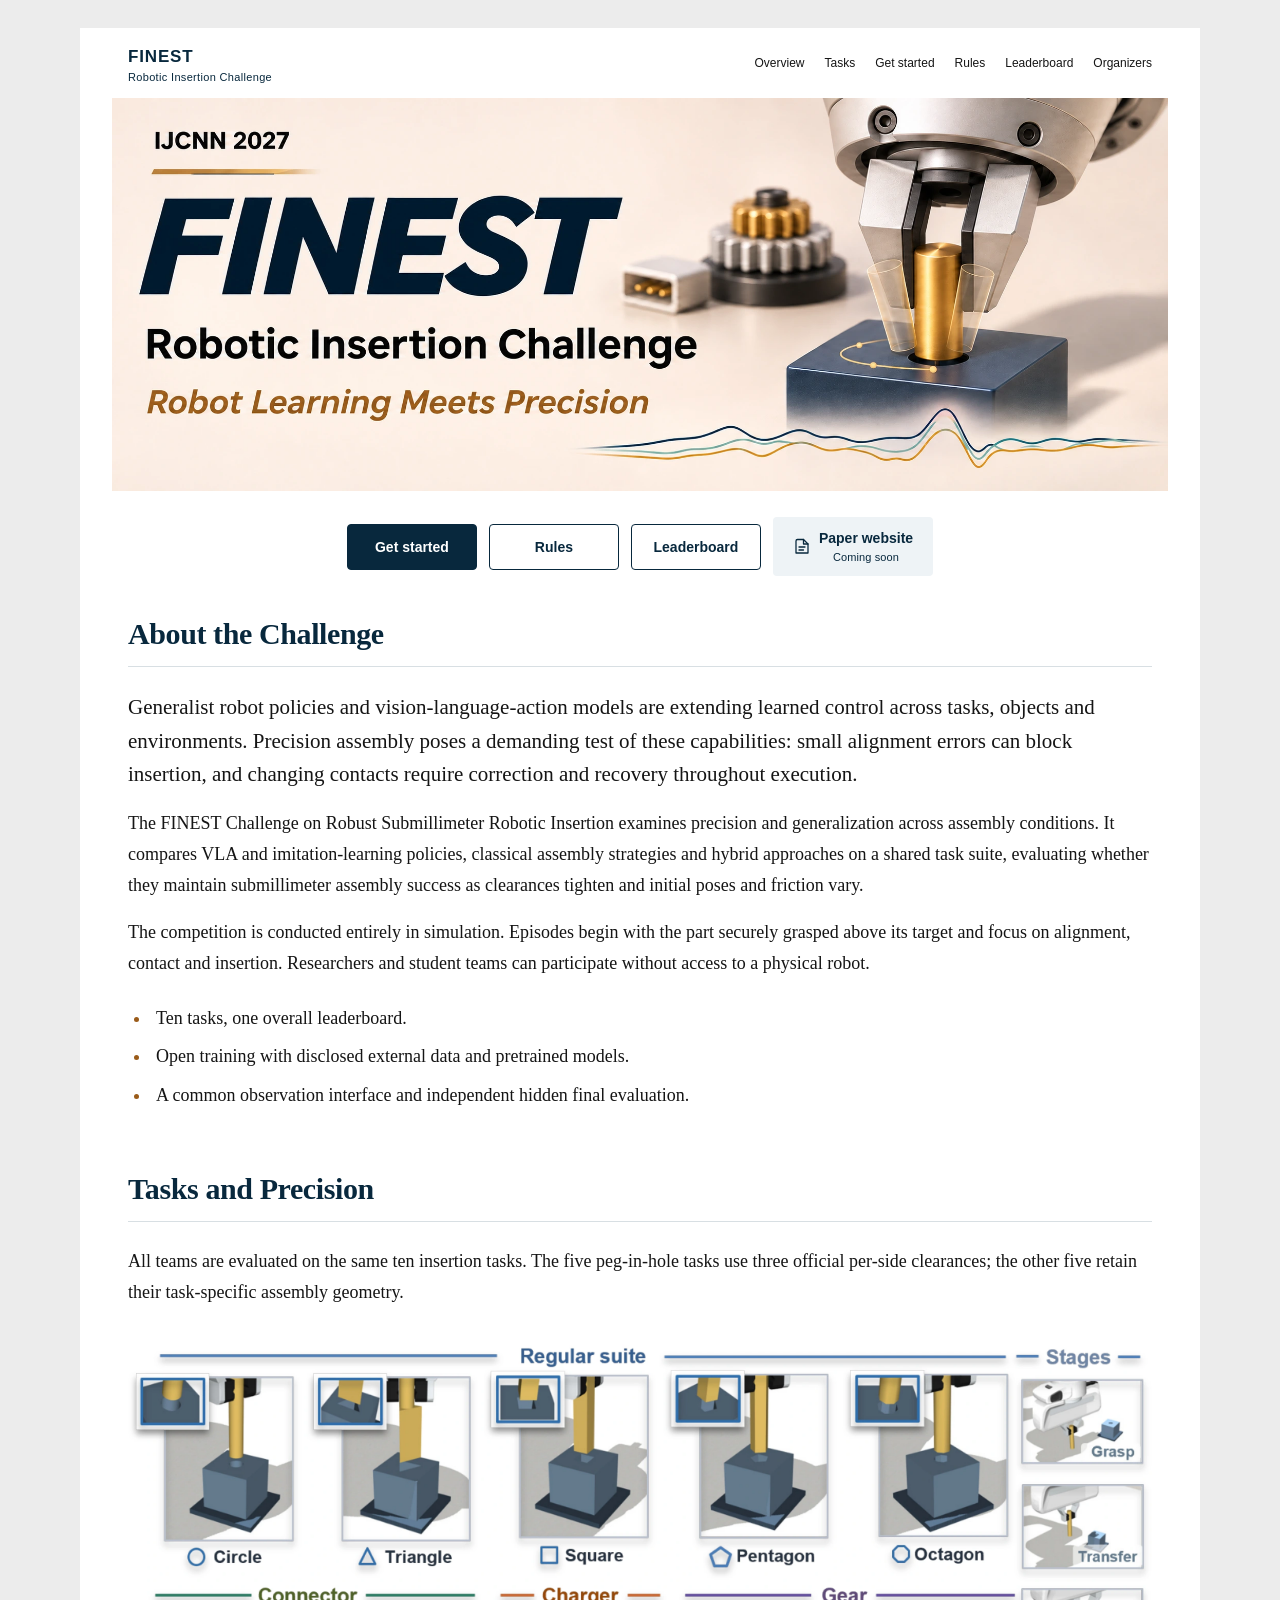
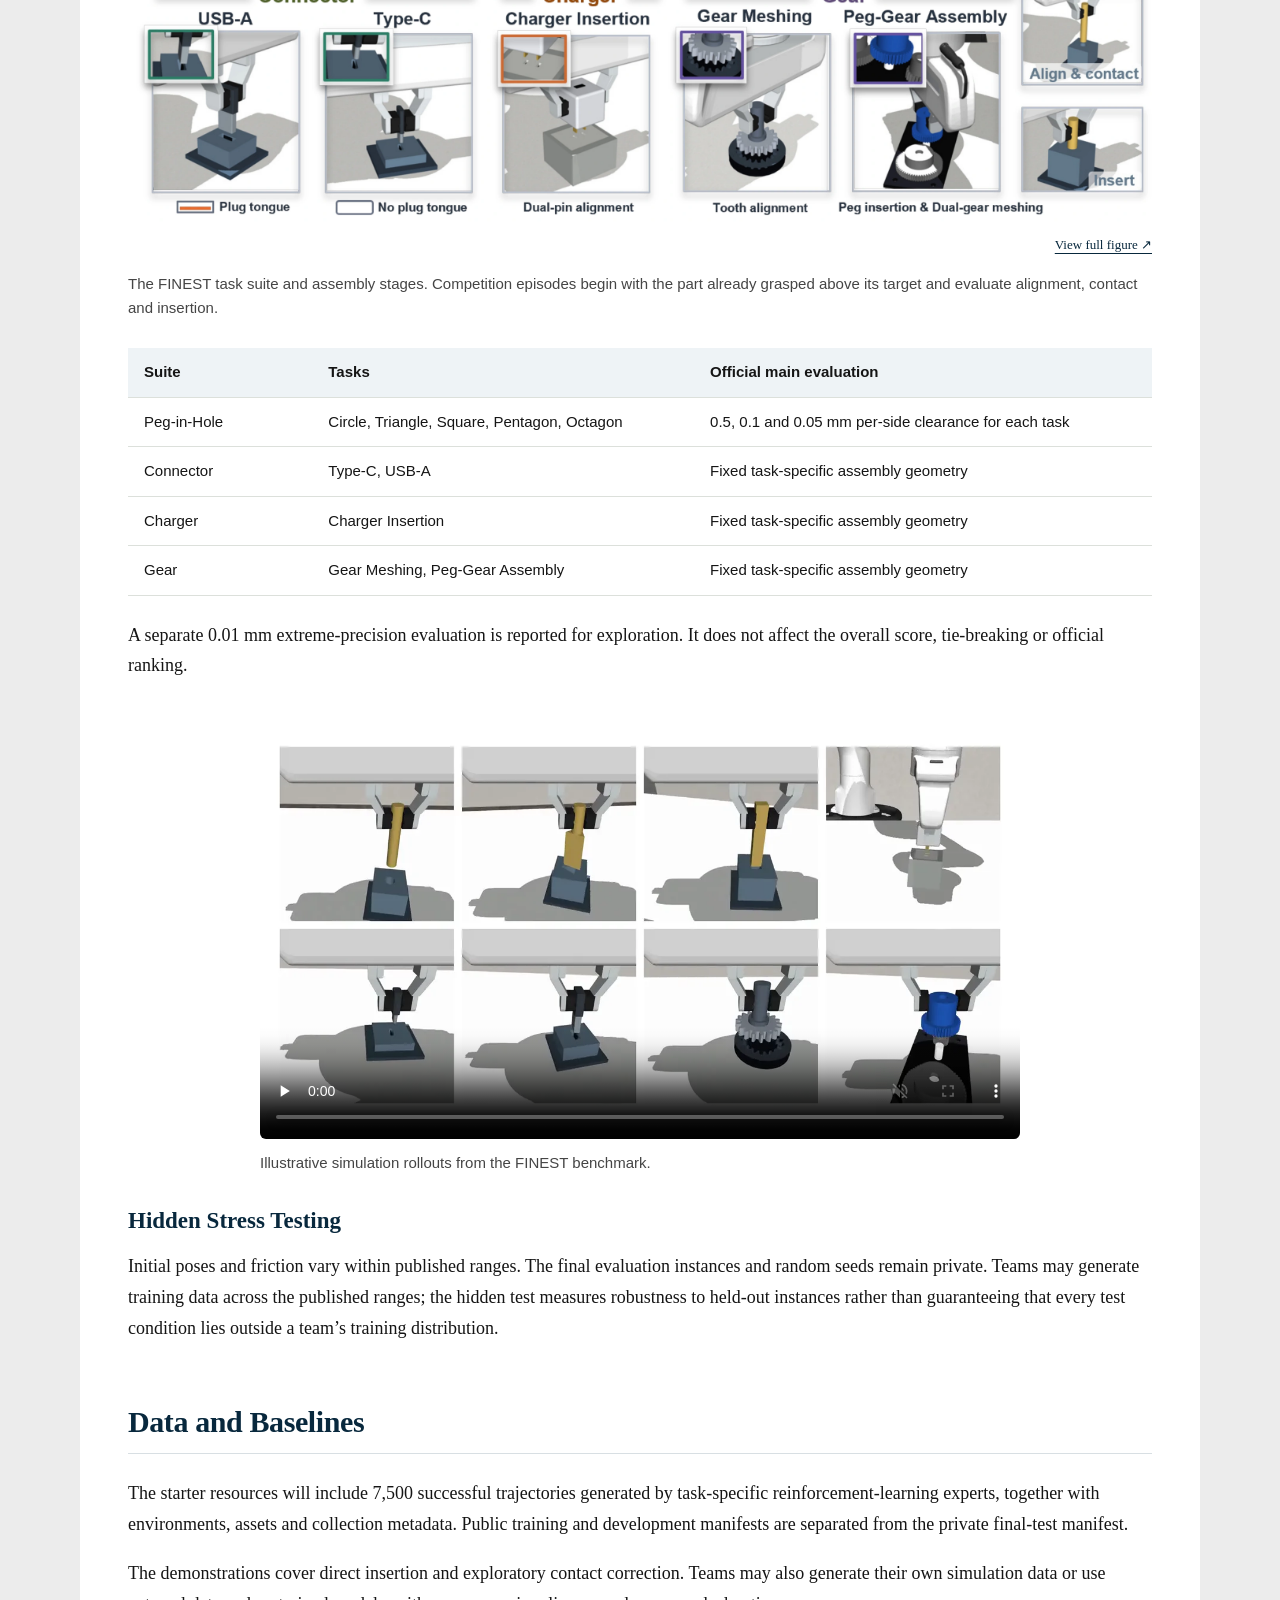
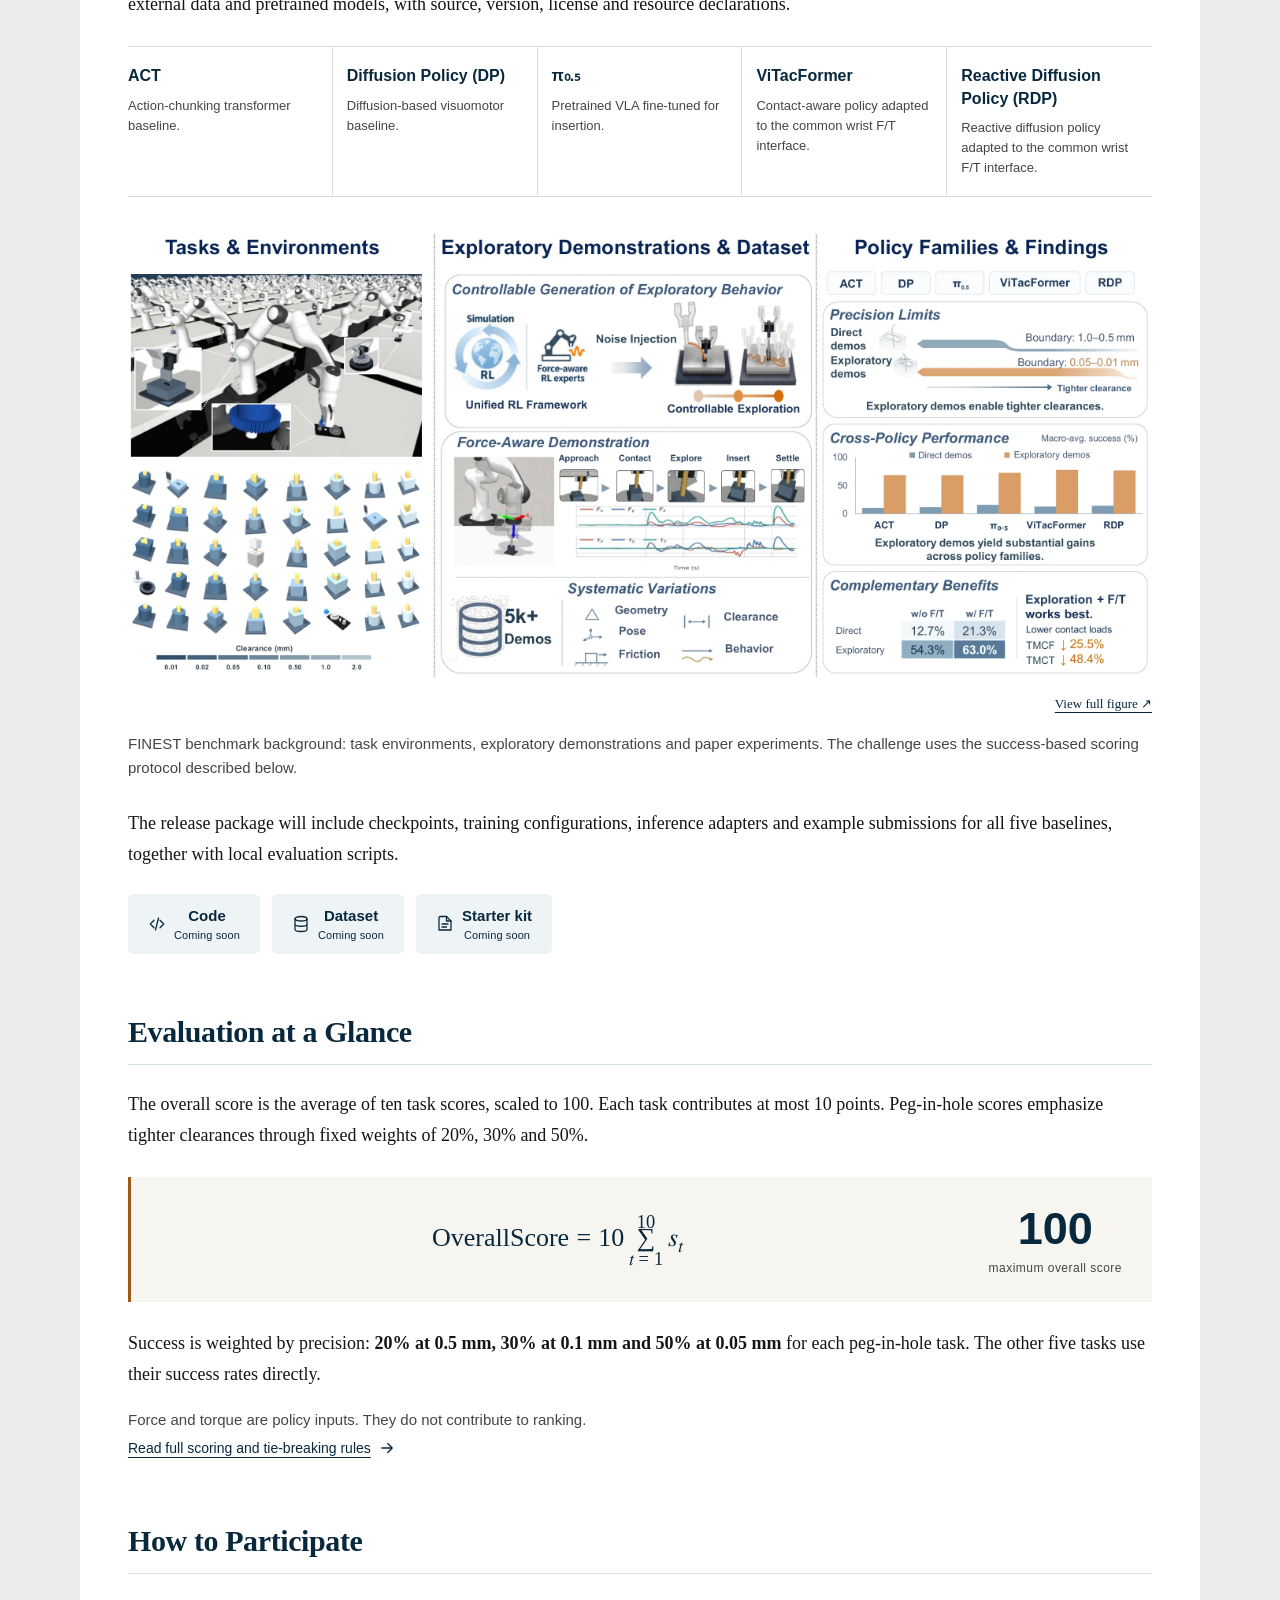
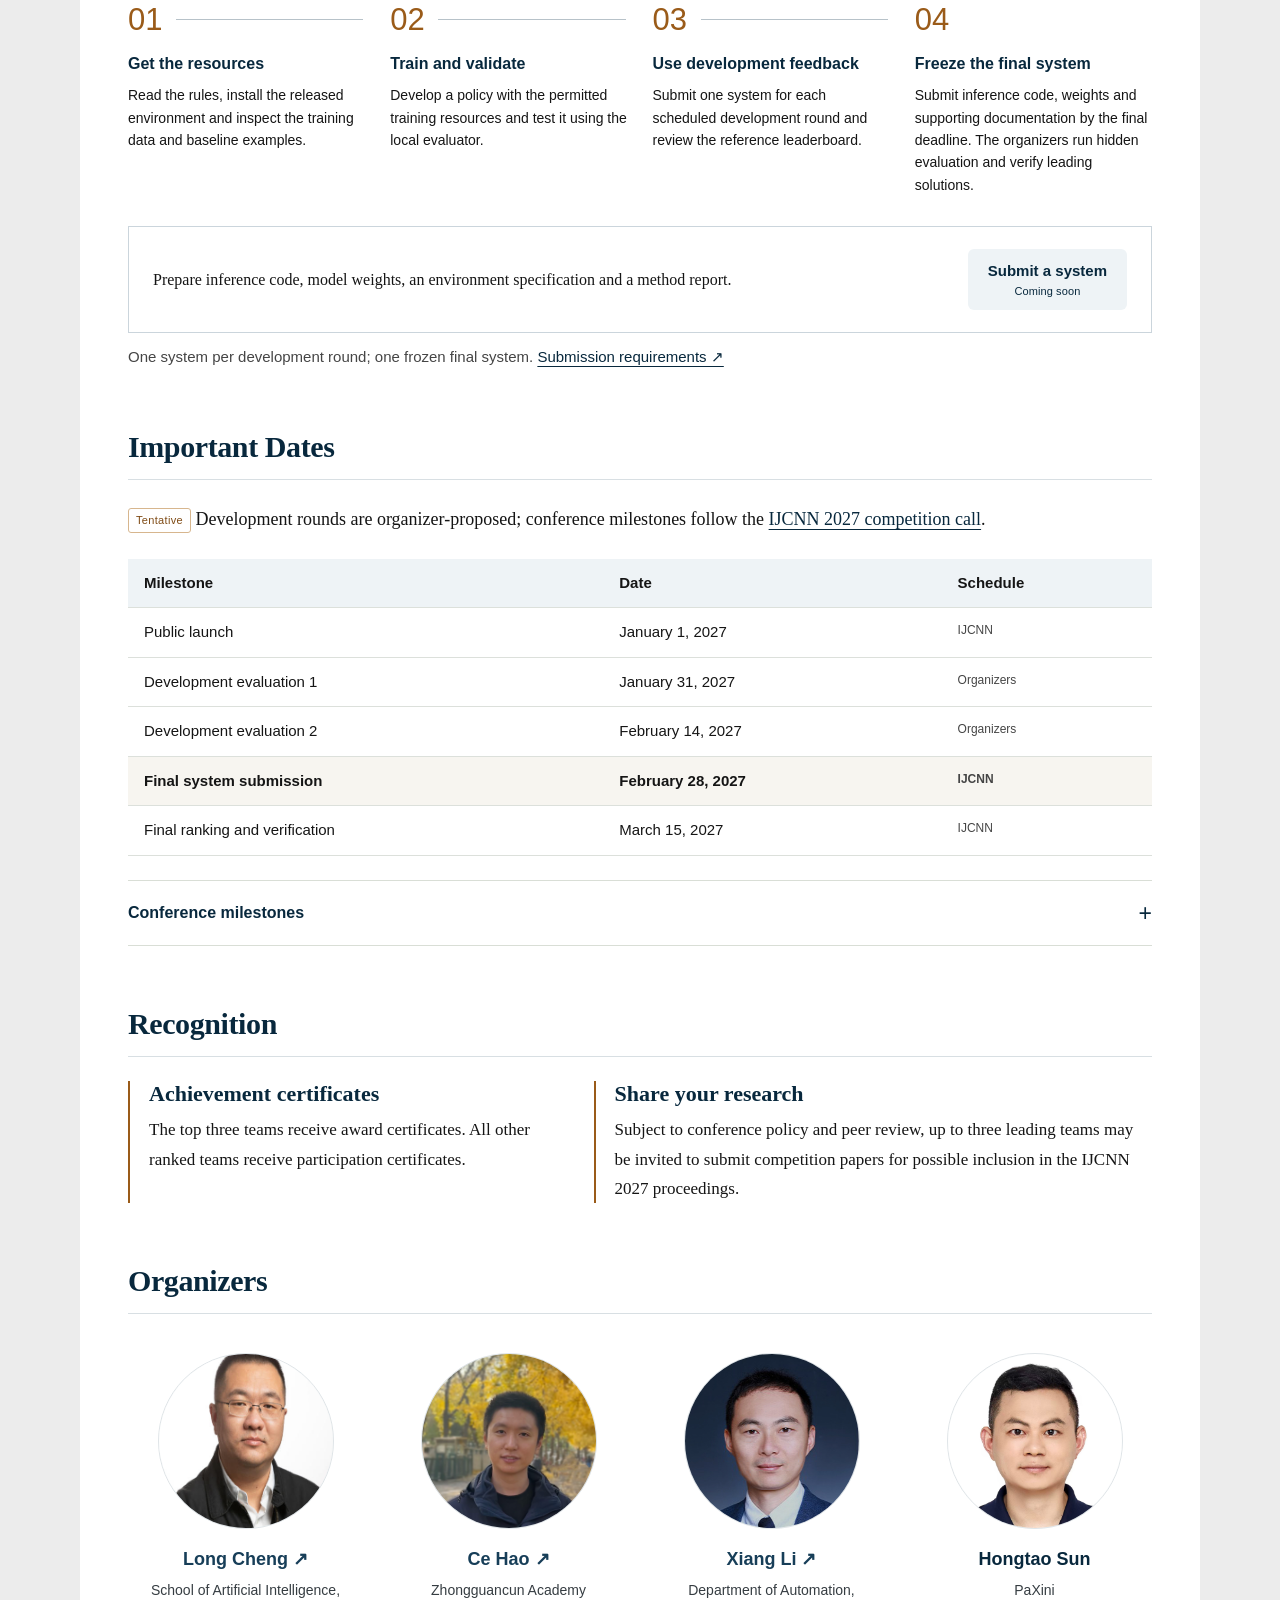
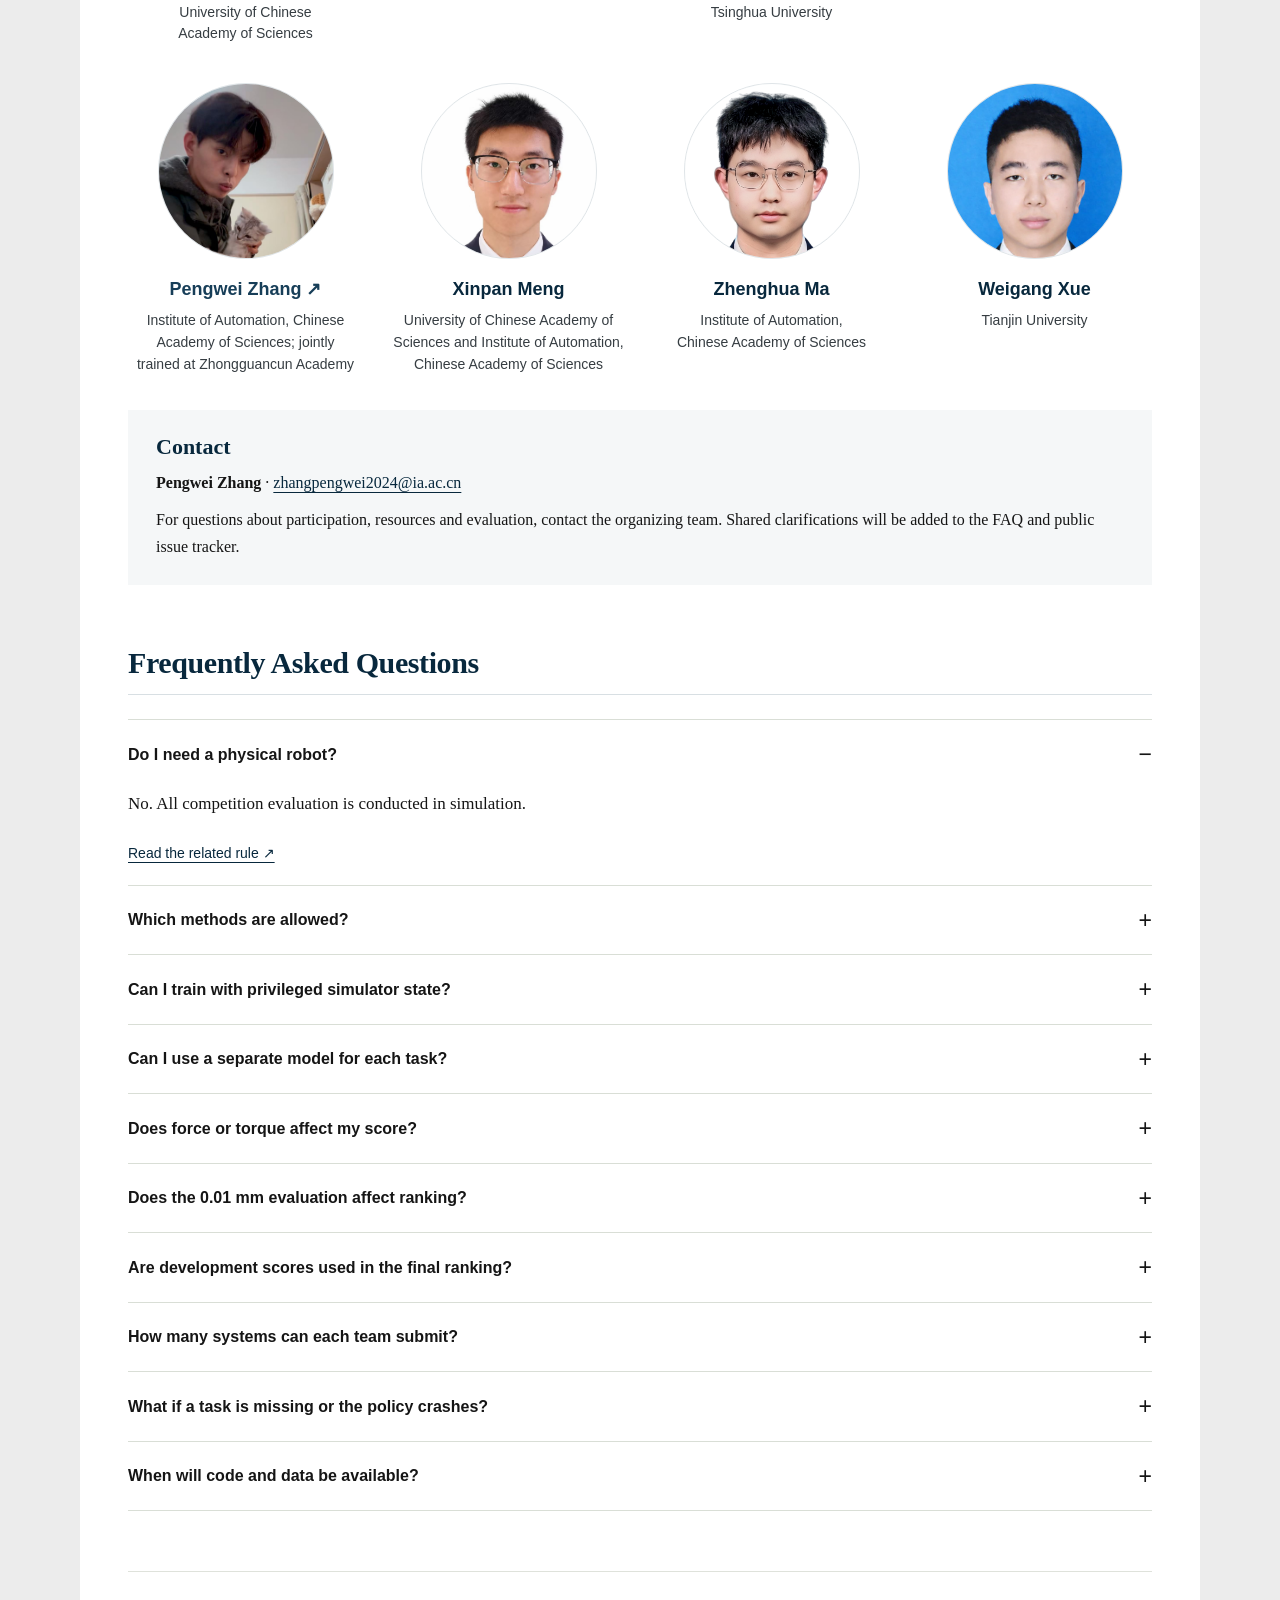
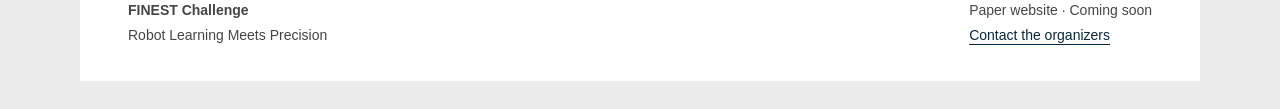
==== commit 23852a6e: "Publish organizer portraits for Meng, Ma and Xue" ====
--- a/docs/index.html
+++ b/docs/index.html
@@ -1,2 +1,2 @@
 <!doctype html>
-<html lang="en"><head><meta charset="utf-8"><meta name="viewport" content="width=device-width,initial-scale=1"><meta name="description" content="Robot Learning Meets Precision. A simulation challenge evaluating robotic insertion across ten tasks under a shared hidden evaluation protocol."><meta name="theme-color" content="#08283d"><meta property="og:title" content="FINEST Challenge | Robust Submillimeter Robotic Insertion"><meta property="og:description" content="Robot Learning Meets Precision. A simulation challenge evaluating robotic insertion across ten tasks under a shared hidden evaluation protocol."><meta property="og:type" content="website"><meta property="og:image" content="https://awilekong.github.io/FINEST-Challenge/assets/A01.webp"><link rel="canonical" href="https://awilekong.github.io/FINEST-Challenge/"><meta property="og:url" content="https://awilekong.github.io/FINEST-Challenge/"><meta name="twitter:card" content="summary_large_image"><title>FINEST Challenge | Robust Submillimeter Robotic Insertion</title><link rel="icon" type="image/svg+xml" href="assets/favicon.svg"><link rel="stylesheet" href="assets/common.css"><link rel="stylesheet" href="assets/challenge.css"><script defer src="assets/common.js"></script><script defer src="assets/challenge.js"></script></head><body><a class="skip-link" href="#main">Skip to content</a><div class="site-page"><header class="challenge-nav"><a class="brand" href="./">FINEST<span>Robotic Insertion Challenge</span></a><button class="mobile-menu" type="button" aria-controls="main-nav" aria-expanded="false">Menu ☰</button><nav id="main-nav" class="nav-links collapsible" aria-label="Main navigation"><a href="#overview" >Overview</a><a href="#tasks" >Tasks</a><a href="#get-started" >Get started</a><a href="rules/" >Rules</a><a href="leaderboard/" >Leaderboard</a><a href="#organizers" >Organizers</a></nav></header><main id="main"><header class="challenge-hero"><img src="assets/A01.webp" width="2056" height="765" alt="FINEST Robotic Insertion Challenge — Robot Learning Meets Precision. Promotional illustration of precision robotic assembly." fetchpriority="high"><div class="hero-mobile-copy"><p class="mobile-title">FINEST Robotic Insertion Challenge</p><p>Robot Learning Meets Precision</p></div><h1 class="sr-only">FINEST Robotic Insertion Challenge</h1></header><div class="button-row challenge-actions"><a class="btn " href="#get-started">Get started</a><a class="btn outline" href="rules/">Rules</a><a class="btn outline" href="leaderboard/">Leaderboard</a><button class="btn soon" type="button" data-soon="Paper website" aria-label="Paper website — Coming soon"><svg class="icon" viewBox="0 0 24 24" fill="none" stroke="currentColor" stroke-width="1.7" stroke-linecap="round" stroke-linejoin="round" aria-hidden="true"><path d="M14 2H6a2 2 0 0 0-2 2v16h16V8z"/><path d="M14 2v6h6M8 12h8M8 16h6"/></svg><span class="button-text">Paper website<small>Coming soon</small></span></button></div><section class="section intro" id="overview"><h2>About the Challenge</h2><p class="lead">Generalist robot policies and vision-language-action models are extending learned control across tasks, objects and environments. Precision assembly poses a demanding test of these capabilities: small alignment errors can block insertion, and changing contacts require correction and recovery throughout execution.</p><p class="">The FINEST Challenge on Robust Submillimeter Robotic Insertion examines precision and generalization across assembly conditions. It compares VLA and imitation-learning policies, classical assembly strategies and hybrid approaches on a shared task suite, evaluating whether they maintain submillimeter assembly success as clearances tighten and initial poses and friction vary.</p><p class="">The competition is conducted entirely in simulation. Episodes begin with the part securely grasped above its target and focus on alignment, contact and insertion. Researchers and student teams can participate without access to a physical robot.</p><ul class="key-facts"><li>Ten tasks, one overall leaderboard.</li><li>Open training with disclosed external data and pretrained models.</li><li>A common observation interface and independent hidden final evaluation.</li></ul></section><section id="tasks" class="section"><h2>Tasks and Precision</h2><p class="">All teams are evaluated on the same ten insertion tasks. The five peg-in-hole tasks use three official per-side clearances; the other five retain their task-specific assembly geometry.</p><figure class=""><img class="figure-image desktop-figure" src="assets/F02.webp" alt="Ten FINEST tasks and assembly stages" loading="lazy" decoding="async" width="2600" height="1236" data-figure="assets/F02.webp" data-caption="Ten FINEST tasks and assembly stages"><div class="mobile-panels task-panels"><img src="assets/F02-task-1.webp" width="450" height="534" alt="Circle" loading="lazy" decoding="async" data-figure="assets/F02.webp" data-caption="Ten FINEST tasks and assembly stages"><img src="assets/F02-task-2.webp" width="450" height="534" alt="Triangle" loading="lazy" decoding="async" data-figure="assets/F02.webp" data-caption="Ten FINEST tasks and assembly stages"><img src="assets/F02-task-3.webp" width="455" height="534" alt="Square" loading="lazy" decoding="async" data-figure="assets/F02.webp" data-caption="Ten FINEST tasks and assembly stages"><img src="assets/F02-task-4.webp" width="445" height="534" alt="Pentagon" loading="lazy" decoding="async" data-figure="assets/F02.webp" data-caption="Ten FINEST tasks and assembly stages"><img src="assets/F02-task-5.webp" width="450" height="534" alt="Octagon" loading="lazy" decoding="async" data-figure="assets/F02.webp" data-caption="Ten FINEST tasks and assembly stages"><img src="assets/F02-task-6.webp" width="450" height="478" alt="USB-A" loading="lazy" decoding="async" data-figure="assets/F02.webp" data-caption="Ten FINEST tasks and assembly stages"><img src="assets/F02-task-7.webp" width="450" height="478" alt="Type-C" loading="lazy" decoding="async" data-figure="assets/F02.webp" data-caption="Ten FINEST tasks and assembly stages"><img src="assets/F02-task-8.webp" width="455" height="478" alt="Charger Insertion" loading="lazy" decoding="async" data-figure="assets/F02.webp" data-caption="Ten FINEST tasks and assembly stages"><img src="assets/F02-task-9.webp" width="445" height="478" alt="Gear Meshing" loading="lazy" decoding="async" data-figure="assets/F02.webp" data-caption="Ten FINEST tasks and assembly stages"><img src="assets/F02-task-10.webp" width="450" height="478" alt="Peg-Gear Assembly" loading="lazy" decoding="async" data-figure="assets/F02.webp" data-caption="Ten FINEST tasks and assembly stages"><img src="assets/F02-stages.webp" width="350" height="1236" alt="Grasp, transfer, align and contact, insert" loading="lazy" decoding="async" data-figure="assets/F02.webp" data-caption="Ten FINEST tasks and assembly stages"></div><div class="figure-actions"><button class="figure-button" type="button" data-figure="assets/F02.webp" data-caption="Ten FINEST tasks and assembly stages">View full figure ↗</button></div><figcaption>The FINEST task suite and assembly stages. Competition episodes begin with the part already grasped above its target and evaluate alignment, contact and insertion.</figcaption></figure><div class="table-scroll" tabindex="0" role="region" aria-label="Competition tasks and official clearances"><table class="precision-table"><caption class="sr-only">Competition tasks and official clearances</caption><thead><tr><th scope="col">Suite</th><th scope="col">Tasks</th><th scope="col">Official main evaluation</th></tr></thead><tbody><tr class=""><th scope="row">Peg-in-Hole</th><td>Circle, Triangle, Square, Pentagon, Octagon</td><td>0.5, 0.1 and 0.05 mm per-side clearance for each task</td></tr><tr class=""><th scope="row">Connector</th><td>Type-C, USB-A</td><td>Fixed task-specific assembly geometry</td></tr><tr class=""><th scope="row">Charger</th><td>Charger Insertion</td><td>Fixed task-specific assembly geometry</td></tr><tr class=""><th scope="row">Gear</th><td>Gear Meshing, Peg-Gear Assembly</td><td>Fixed task-specific assembly geometry</td></tr></tbody></table></div><p class="">A separate 0.01 mm extreme-precision evaluation is reported for exploration. It does not affect the overall score, tie-breaking or official ranking.</p><div class="task-video"><div class="media-frame "><video  controls playsinline muted preload="none" poster="assets/V02-poster.webp" src="assets/V02.mp4" aria-label="Illustrative simulation montage of FINEST tasks"></video></div><p class="caption">Illustrative simulation rollouts from the FINEST benchmark.</p></div><h3>Hidden Stress Testing</h3><p class="">Initial poses and friction vary within published ranges. The final evaluation instances and random seeds remain private. Teams may generate training data across the published ranges; the hidden test measures robustness to held-out instances rather than guaranteeing that every test condition lies outside a team’s training distribution.</p></section><section id="resources" class="section"><h2>Data and Baselines</h2><p class="">The starter resources will include 7,500 successful trajectories generated by task-specific reinforcement-learning experts, together with environments, assets and collection metadata. Public training and development manifests are separated from the private final-test manifest.</p><p class="">The demonstrations cover direct insertion and exploratory contact correction. Teams may also generate their own simulation data or use external data and pretrained models, with source, version, license and resource declarations.</p><div class="baseline-list"><div><strong>ACT</strong><p>Action-chunking transformer baseline.</p></div><div><strong>Diffusion Policy (DP)</strong><p>Diffusion-based visuomotor baseline.</p></div><div><strong>π₀.₅</strong><p>Pretrained VLA fine-tuned for insertion.</p></div><div><strong>ViTacFormer</strong><p>Contact-aware policy adapted to the common wrist F/T interface.</p></div><div><strong>Reactive Diffusion Policy (RDP)</strong><p>Reactive diffusion policy adapted to the common wrist F/T interface.</p></div></div><figure class=""><img class="figure-image " src="assets/A02.webp" alt="FINEST benchmark background" loading="lazy" decoding="async" width="2600" height="1160" data-figure="assets/A02.webp" data-caption="FINEST benchmark background"><div class="figure-actions"><button class="figure-button" type="button" data-figure="assets/A02.webp" data-caption="FINEST benchmark background">View full figure ↗</button></div><figcaption>FINEST benchmark background: task environments, exploratory demonstrations and paper experiments. The challenge uses the success-based scoring protocol described below.</figcaption></figure><p class="">The release package will include checkpoints, training configurations, inference adapters and example submissions for all five baselines, together with local evaluation scripts.</p><div class="button-row resource-actions"><button class="btn soon" type="button" data-soon="Code" aria-label="Code — Coming soon"><svg class="icon" viewBox="0 0 24 24" fill="none" stroke="currentColor" stroke-width="1.7" stroke-linecap="round" stroke-linejoin="round" aria-hidden="true"><path d="m8 7-5 5 5 5m8-10 5 5-5 5M14 4l-4 16"/></svg><span class="button-text">Code<small>Coming soon</small></span></button><button class="btn soon" type="button" data-soon="Dataset" aria-label="Dataset — Coming soon"><svg class="icon" viewBox="0 0 24 24" fill="none" stroke="currentColor" stroke-width="1.7" stroke-linecap="round" stroke-linejoin="round" aria-hidden="true"><ellipse cx="12" cy="5" rx="8" ry="3"/><path d="M4 5v7c0 4 16 4 16 0V5M4 12v7c0 4 16 4 16 0v-7"/></svg><span class="button-text">Dataset<small>Coming soon</small></span></button><button class="btn soon" type="button" data-soon="Starter kit" aria-label="Starter kit — Coming soon"><svg class="icon" viewBox="0 0 24 24" fill="none" stroke="currentColor" stroke-width="1.7" stroke-linecap="round" stroke-linejoin="round" aria-hidden="true"><path d="M14 2H6a2 2 0 0 0-2 2v16h16V8z"/><path d="M14 2v6h6M8 12h8M8 16h6"/></svg><span class="button-text">Starter kit<small>Coming soon</small></span></button></div></section><section id="evaluation" class="section"><h2>Evaluation at a Glance</h2><p class="">The overall score is the average of ten task scores, scaled to 100. Each task contributes at most 10 points. Peg-in-hole scores emphasize tighter clearances through fixed weights of 20%, 30% and 50%.</p><div class="score-box"><div class="score-formula"><math display="block" aria-label="Overall score equals ten times the sum of the ten task scores"><mrow><mi mathvariant="normal">OverallScore</mi><mo>=</mo><mn>10</mn><munderover><mo>∑</mo><mrow><mi>t</mi><mo>=</mo><mn>1</mn></mrow><mn>10</mn></munderover><msub><mi>s</mi><mi>t</mi></msub></mrow></math></div><div class="score-max">100<small>maximum overall score</small></div></div><p>Success is weighted by precision: <strong>20% at 0.5 mm, 30% at 0.1 mm and 50% at 0.05 mm</strong> for each peg-in-hole task. The other five tasks use their success rates directly.</p><p class="caption">Force and torque are policy inputs. They do not contribute to ranking.</p><p><a class="text-link" href="rules/#scoring">Read full scoring and tie-breaking rules <svg class="icon" viewBox="0 0 24 24" fill="none" stroke="currentColor" stroke-width="1.7" stroke-linecap="round" stroke-linejoin="round" aria-hidden="true"><path d="M5 12h14m-6-6 6 6-6 6"/></svg></a></p></section><section id="get-started" class="section"><h2>How to Participate</h2><ol class="steps"><li><h3>Get the resources</h3><p>Read the rules, install the released environment and inspect the training data and baseline examples.</p></li><li><h3>Train and validate</h3><p>Develop a policy with the permitted training resources and test it using the local evaluator.</p></li><li><h3>Use development feedback</h3><p>Submit one system for each scheduled development round and review the reference leaderboard.</p></li><li><h3>Freeze the final system</h3><p>Submit inference code, weights and supporting documentation by the final deadline. The organizers run hidden evaluation and verify leading solutions.</p></li></ol><div class="submission-strip"><p>Prepare inference code, model weights, an environment specification and a method report.</p><button class="btn soon" type="button" data-soon="Submit a system" aria-label="Submit a system — Coming soon"><span class="button-text">Submit a system<small>Coming soon</small></span></button></div><p class="caption">One system per development round; one frozen final system. <a href="rules/#submissions">Submission requirements ↗</a></p></section><section id="dates" class="section"><h2>Important Dates</h2><p><span class="tag">Tentative</span> Development rounds are organizer-proposed; conference milestones follow the <a href="https://ijcnn.org/2027/authors/call-for-competitions">IJCNN 2027 competition call</a>.</p><div class="table-scroll"><table class="dates-table"><thead><tr><th scope="col">Milestone</th><th scope="col">Date</th><th scope="col">Schedule</th></tr></thead><tbody><tr class=""><td>Public launch</td><td><time datetime="2027-01-01">January 1, 2027</time></td><td class="date-source">IJCNN</td></tr><tr class=""><td>Development evaluation 1</td><td><time datetime="2027-01-31">January 31, 2027</time></td><td class="date-source">Organizers</td></tr><tr class=""><td>Development evaluation 2</td><td><time datetime="2027-02-14">February 14, 2027</time></td><td class="date-source">Organizers</td></tr><tr class="deadline"><td>Final system submission</td><td><time datetime="2027-02-28">February 28, 2027</time></td><td class="date-source">IJCNN</td></tr><tr class=""><td>Final ranking and verification</td><td><time datetime="2027-03-15">March 15, 2027</time></td><td class="date-source">IJCNN</td></tr></tbody></table></div><details><summary>Conference milestones</summary><div class="table-scroll"><table class="dates-table"><thead><tr><th scope="col">Milestone</th><th scope="col">Date</th><th scope="col">Schedule</th></tr></thead><tbody><tr class=""><td>Competition paper submission</td><td><time datetime="2027-04-01">April 1, 2027</time></td><td class="date-source">IJCNN</td></tr><tr class=""><td>Paper acceptance notification</td><td><time datetime="2027-04-08">April 8, 2027</time></td><td class="date-source">IJCNN</td></tr><tr class=""><td>Camera-ready upload and registration</td><td><time datetime="2027-04-12">April 12, 2027</time></td><td class="date-source">IJCNN</td></tr><tr class=""><td>Conference competition days</td><td><time datetime="2027-06-15">June 15–17, 2027</time></td><td class="date-source">IJCNN</td></tr></tbody></table></div></details></section><section id="recognition" class="section"><h2>Recognition</h2><div class="recognition"><div><h3>Achievement certificates</h3><p class="">The top three teams receive award certificates. All other ranked teams receive participation certificates.</p></div><div><h3>Share your research</h3><p class="">Subject to conference policy and peer review, up to three leading teams may be invited to submit competition papers for possible inclusion in the IJCNN 2027 proceedings.</p></div></div></section><section id="organizers" class="section"><h2>Organizers</h2><div class="organizers"><article class="organizer"><div class="organizer-portrait"><img src="assets/portraits/long-cheng.jpg" alt="Long Cheng" width="200" height="200" loading="lazy" decoding="async" style="object-position:50% 22%;transform:scale(1)"></div><h3><a href="https://people.ucas.ac.cn/~chenglong?language=en">Long Cheng ↗</a></h3><p>School of Artificial Intelligence, University of Chinese Academy of Sciences</p></article><article class="organizer"><div class="organizer-portrait"><img src="assets/portraits/ce-hao.jpg" alt="Ce Hao" width="200" height="200" loading="lazy" decoding="async" style="object-position:50% 48%;transform:scale(2.05)"></div><h3><a href="https://cehao1.github.io/">Ce Hao ↗</a></h3><p>Zhongguancun Academy</p></article><article class="organizer"><div class="organizer-portrait"><img src="assets/portraits/xiang-li.jpg" alt="Xiang Li" width="200" height="200" loading="lazy" decoding="async" style="object-position:50% 30%;transform:scale(1)"></div><h3><a href="https://www.au.tsinghua.edu.cn/en/info/1075/3330.htm">Xiang Li ↗</a></h3><p>Department of Automation, Tsinghua University</p></article><article class="organizer"><div class="organizer-portrait"><img src="assets/portraits/ht-sun.jpg" alt="Hongtao Sun" width="200" height="200" loading="lazy" decoding="async" style="object-position:50% 0%;transform:scale(1)"></div><h3>Hongtao Sun</h3><p>PaXini</p></article><article class="organizer"><div class="organizer-portrait"><img src="assets/portraits/pengwei-zhang.jpg" alt="Pengwei Zhang" width="200" height="200" loading="lazy" decoding="async" style="object-position:50% 34%;transform:scale(1.12)"></div><h3><a href="https://awilekong.github.io/">Pengwei Zhang ↗</a></h3><p>Institute of Automation, Chinese Academy of Sciences; jointly trained at Zhongguancun Academy</p></article><article class="organizer"><div class="organizer-portrait portrait-initials" aria-label="Xinpan Meng: portrait not yet available"><span aria-hidden="true">XM</span></div><h3>Xinpan Meng</h3><p>University of Chinese Academy of Sciences and Institute of Automation, Chinese Academy of Sciences</p></article><article class="organizer"><div class="organizer-portrait portrait-initials" aria-label="Zhenghua Ma: portrait not yet available"><span aria-hidden="true">ZM</span></div><h3>Zhenghua Ma</h3><p>Institute of Automation, Chinese Academy of Sciences</p></article><article class="organizer"><div class="organizer-portrait portrait-initials" aria-label="Weigang Xue: portrait not yet available"><span aria-hidden="true">WX</span></div><h3>Weigang Xue</h3><p>Tianjin University</p></article></div><div class="contact-block"><h3>Contact</h3><p><strong>Pengwei Zhang</strong> · <a href="mailto:zhangpengwei2024@ia.ac.cn">zhangpengwei2024@ia.ac.cn</a></p><p class="">For questions about participation, resources and evaluation, contact the organizing team. Shared clarifications will be added to the FAQ and public issue tracker.</p></div></section><section id="faq" class="section"><h2>Frequently Asked Questions</h2><div class="faq"><details open><summary>Do I need a physical robot?</summary><p>No. All competition evaluation is conducted in simulation.</p><a class="text-link" href="rules/#scope">Read the related rule ↗</a></details><details ><summary>Which methods are allowed?</summary><p>Classical assembly strategies, imitation learning, reinforcement learning and hybrid methods are welcome through the same interface. External data, pretrained models and self-generated simulation data are allowed with the required disclosures.</p><a class="text-link" href="rules/#training">Read the related rule ↗</a></details><details ><summary>Can I train with privileged simulator state?</summary><p>Yes, during training. At evaluation time, the submitted policy must use only the prescribed observations.</p><a class="text-link" href="rules/#interface">Read the related rule ↗</a></details><details ><summary>Can I use a separate model for each task?</summary><p>Yes. Task-specific policies and unified multi-task policies are both eligible. Submit them as one system for each allowed submission.</p><a class="text-link" href="rules/#training">Read the related rule ↗</a></details><details ><summary>Does force or torque affect my score?</summary><p>No. Wrist force and torque are available as policy inputs. Ranking is based on assembly success.</p><a class="text-link" href="rules/#interface">Read the related rule ↗</a></details><details ><summary>Does the 0.01 mm evaluation affect ranking?</summary><p>No. It is reported separately and never enters the score or tie-breaking procedure.</p><a class="text-link" href="rules/#scoring">Read the related rule ↗</a></details><details ><summary>Are development scores used in the final ranking?</summary><p>No. Independent hidden evaluation of the frozen final system determines the official ranking.</p><a class="text-link" href="rules/#hidden-evaluation">Read the related rule ↗</a></details><details ><summary>How many systems can each team submit?</summary><p>One system per development round and one frozen final system.</p><a class="text-link" href="rules/#submissions">Read the related rule ↗</a></details><details ><summary>What if a task is missing or the policy crashes?</summary><p>The affected episodes count as failures and remain in the denominator. Infrastructure failures are rerun using the original instances and frozen system.</p><a class="text-link" href="rules/#hidden-evaluation">Read the related rule ↗</a></details><details ><summary>When will code and data be available?</summary><p>Release links will be added to the resource section. The frozen evaluation configuration will be published before launch.</p><a class="text-link" href="rules/#release">Read the related rule ↗</a></details></div></section></main><footer class="footer"><p><strong>FINEST Challenge</strong><br>Robot Learning Meets Precision</p><p><span>Paper website · Coming soon</span><br><a href="mailto:zhangpengwei2024@ia.ac.cn">Contact the organizers</a></p></footer></div><dialog id="figure-dialog" class="figure-modal" aria-labelledby="figure-title"><div class="modal-head"><strong id="figure-title">Research figure</strong><div class="modal-controls"><button type="button" data-zoom>Zoom in</button><button type="button" data-close aria-label="Close figure">Close ×</button></div></div><div class="modal-scroll"><img alt=""></div></dialog><div id="status-message" class="toast" role="status" aria-live="polite"></div></body></html>+<html lang="en"><head><meta charset="utf-8"><meta name="viewport" content="width=device-width,initial-scale=1"><meta name="description" content="Robot Learning Meets Precision. A simulation challenge evaluating robotic insertion across ten tasks under a shared hidden evaluation protocol."><meta name="theme-color" content="#08283d"><meta property="og:title" content="FINEST Challenge | Robust Submillimeter Robotic Insertion"><meta property="og:description" content="Robot Learning Meets Precision. A simulation challenge evaluating robotic insertion across ten tasks under a shared hidden evaluation protocol."><meta property="og:type" content="website"><meta property="og:image" content="https://awilekong.github.io/FINEST-Challenge/assets/A01.webp"><link rel="canonical" href="https://awilekong.github.io/FINEST-Challenge/"><meta property="og:url" content="https://awilekong.github.io/FINEST-Challenge/"><meta name="twitter:card" content="summary_large_image"><title>FINEST Challenge | Robust Submillimeter Robotic Insertion</title><link rel="icon" type="image/svg+xml" href="assets/favicon.svg"><link rel="stylesheet" href="assets/common.css"><link rel="stylesheet" href="assets/challenge.css"><script defer src="assets/common.js"></script><script defer src="assets/challenge.js"></script></head><body><a class="skip-link" href="#main">Skip to content</a><div class="site-page"><header class="challenge-nav"><a class="brand" href="./">FINEST<span>Robotic Insertion Challenge</span></a><button class="mobile-menu" type="button" aria-controls="main-nav" aria-expanded="false">Menu ☰</button><nav id="main-nav" class="nav-links collapsible" aria-label="Main navigation"><a href="#overview" >Overview</a><a href="#tasks" >Tasks</a><a href="#get-started" >Get started</a><a href="rules/" >Rules</a><a href="leaderboard/" >Leaderboard</a><a href="#organizers" >Organizers</a></nav></header><main id="main"><header class="challenge-hero"><img src="assets/A01.webp" width="2056" height="765" alt="FINEST Robotic Insertion Challenge — Robot Learning Meets Precision. Promotional illustration of precision robotic assembly." fetchpriority="high"><div class="hero-mobile-copy"><p class="mobile-title">FINEST Robotic Insertion Challenge</p><p>Robot Learning Meets Precision</p></div><h1 class="sr-only">FINEST Robotic Insertion Challenge</h1></header><div class="button-row challenge-actions"><a class="btn " href="#get-started">Get started</a><a class="btn outline" href="rules/">Rules</a><a class="btn outline" href="leaderboard/">Leaderboard</a><button class="btn soon" type="button" data-soon="Paper website" aria-label="Paper website — Coming soon"><svg class="icon" viewBox="0 0 24 24" fill="none" stroke="currentColor" stroke-width="1.7" stroke-linecap="round" stroke-linejoin="round" aria-hidden="true"><path d="M14 2H6a2 2 0 0 0-2 2v16h16V8z"/><path d="M14 2v6h6M8 12h8M8 16h6"/></svg><span class="button-text">Paper website<small>Coming soon</small></span></button></div><section class="section intro" id="overview"><h2>About the Challenge</h2><p class="lead">Generalist robot policies and vision-language-action models are extending learned control across tasks, objects and environments. Precision assembly poses a demanding test of these capabilities: small alignment errors can block insertion, and changing contacts require correction and recovery throughout execution.</p><p class="">The FINEST Challenge on Robust Submillimeter Robotic Insertion examines precision and generalization across assembly conditions. It compares VLA and imitation-learning policies, classical assembly strategies and hybrid approaches on a shared task suite, evaluating whether they maintain submillimeter assembly success as clearances tighten and initial poses and friction vary.</p><p class="">The competition is conducted entirely in simulation. Episodes begin with the part securely grasped above its target and focus on alignment, contact and insertion. Researchers and student teams can participate without access to a physical robot.</p><ul class="key-facts"><li>Ten tasks, one overall leaderboard.</li><li>Open training with disclosed external data and pretrained models.</li><li>A common observation interface and independent hidden final evaluation.</li></ul></section><section id="tasks" class="section"><h2>Tasks and Precision</h2><p class="">All teams are evaluated on the same ten insertion tasks. The five peg-in-hole tasks use three official per-side clearances; the other five retain their task-specific assembly geometry.</p><figure class=""><img class="figure-image desktop-figure" src="assets/F02.webp" alt="Ten FINEST tasks and assembly stages" loading="lazy" decoding="async" width="2600" height="1236" data-figure="assets/F02.webp" data-caption="Ten FINEST tasks and assembly stages"><div class="mobile-panels task-panels"><img src="assets/F02-task-1.webp" width="450" height="534" alt="Circle" loading="lazy" decoding="async" data-figure="assets/F02.webp" data-caption="Ten FINEST tasks and assembly stages"><img src="assets/F02-task-2.webp" width="450" height="534" alt="Triangle" loading="lazy" decoding="async" data-figure="assets/F02.webp" data-caption="Ten FINEST tasks and assembly stages"><img src="assets/F02-task-3.webp" width="455" height="534" alt="Square" loading="lazy" decoding="async" data-figure="assets/F02.webp" data-caption="Ten FINEST tasks and assembly stages"><img src="assets/F02-task-4.webp" width="445" height="534" alt="Pentagon" loading="lazy" decoding="async" data-figure="assets/F02.webp" data-caption="Ten FINEST tasks and assembly stages"><img src="assets/F02-task-5.webp" width="450" height="534" alt="Octagon" loading="lazy" decoding="async" data-figure="assets/F02.webp" data-caption="Ten FINEST tasks and assembly stages"><img src="assets/F02-task-6.webp" width="450" height="478" alt="USB-A" loading="lazy" decoding="async" data-figure="assets/F02.webp" data-caption="Ten FINEST tasks and assembly stages"><img src="assets/F02-task-7.webp" width="450" height="478" alt="Type-C" loading="lazy" decoding="async" data-figure="assets/F02.webp" data-caption="Ten FINEST tasks and assembly stages"><img src="assets/F02-task-8.webp" width="455" height="478" alt="Charger Insertion" loading="lazy" decoding="async" data-figure="assets/F02.webp" data-caption="Ten FINEST tasks and assembly stages"><img src="assets/F02-task-9.webp" width="445" height="478" alt="Gear Meshing" loading="lazy" decoding="async" data-figure="assets/F02.webp" data-caption="Ten FINEST tasks and assembly stages"><img src="assets/F02-task-10.webp" width="450" height="478" alt="Peg-Gear Assembly" loading="lazy" decoding="async" data-figure="assets/F02.webp" data-caption="Ten FINEST tasks and assembly stages"><img src="assets/F02-stages.webp" width="350" height="1236" alt="Grasp, transfer, align and contact, insert" loading="lazy" decoding="async" data-figure="assets/F02.webp" data-caption="Ten FINEST tasks and assembly stages"></div><div class="figure-actions"><button class="figure-button" type="button" data-figure="assets/F02.webp" data-caption="Ten FINEST tasks and assembly stages">View full figure ↗</button></div><figcaption>The FINEST task suite and assembly stages. Competition episodes begin with the part already grasped above its target and evaluate alignment, contact and insertion.</figcaption></figure><div class="table-scroll" tabindex="0" role="region" aria-label="Competition tasks and official clearances"><table class="precision-table"><caption class="sr-only">Competition tasks and official clearances</caption><thead><tr><th scope="col">Suite</th><th scope="col">Tasks</th><th scope="col">Official main evaluation</th></tr></thead><tbody><tr class=""><th scope="row">Peg-in-Hole</th><td>Circle, Triangle, Square, Pentagon, Octagon</td><td>0.5, 0.1 and 0.05 mm per-side clearance for each task</td></tr><tr class=""><th scope="row">Connector</th><td>Type-C, USB-A</td><td>Fixed task-specific assembly geometry</td></tr><tr class=""><th scope="row">Charger</th><td>Charger Insertion</td><td>Fixed task-specific assembly geometry</td></tr><tr class=""><th scope="row">Gear</th><td>Gear Meshing, Peg-Gear Assembly</td><td>Fixed task-specific assembly geometry</td></tr></tbody></table></div><p class="">A separate 0.01 mm extreme-precision evaluation is reported for exploration. It does not affect the overall score, tie-breaking or official ranking.</p><div class="task-video"><div class="media-frame "><video  controls playsinline muted preload="none" poster="assets/V02-poster.webp" src="assets/V02.mp4" aria-label="Illustrative simulation montage of FINEST tasks"></video></div><p class="caption">Illustrative simulation rollouts from the FINEST benchmark.</p></div><h3>Hidden Stress Testing</h3><p class="">Initial poses and friction vary within published ranges. The final evaluation instances and random seeds remain private. Teams may generate training data across the published ranges; the hidden test measures robustness to held-out instances rather than guaranteeing that every test condition lies outside a team’s training distribution.</p></section><section id="resources" class="section"><h2>Data and Baselines</h2><p class="">The starter resources will include 7,500 successful trajectories generated by task-specific reinforcement-learning experts, together with environments, assets and collection metadata. Public training and development manifests are separated from the private final-test manifest.</p><p class="">The demonstrations cover direct insertion and exploratory contact correction. Teams may also generate their own simulation data or use external data and pretrained models, with source, version, license and resource declarations.</p><div class="baseline-list"><div><strong>ACT</strong><p>Action-chunking transformer baseline.</p></div><div><strong>Diffusion Policy (DP)</strong><p>Diffusion-based visuomotor baseline.</p></div><div><strong>π₀.₅</strong><p>Pretrained VLA fine-tuned for insertion.</p></div><div><strong>ViTacFormer</strong><p>Contact-aware policy adapted to the common wrist F/T interface.</p></div><div><strong>Reactive Diffusion Policy (RDP)</strong><p>Reactive diffusion policy adapted to the common wrist F/T interface.</p></div></div><figure class=""><img class="figure-image " src="assets/A02.webp" alt="FINEST benchmark background" loading="lazy" decoding="async" width="2600" height="1160" data-figure="assets/A02.webp" data-caption="FINEST benchmark background"><div class="figure-actions"><button class="figure-button" type="button" data-figure="assets/A02.webp" data-caption="FINEST benchmark background">View full figure ↗</button></div><figcaption>FINEST benchmark background: task environments, exploratory demonstrations and paper experiments. The challenge uses the success-based scoring protocol described below.</figcaption></figure><p class="">The release package will include checkpoints, training configurations, inference adapters and example submissions for all five baselines, together with local evaluation scripts.</p><div class="button-row resource-actions"><button class="btn soon" type="button" data-soon="Code" aria-label="Code — Coming soon"><svg class="icon" viewBox="0 0 24 24" fill="none" stroke="currentColor" stroke-width="1.7" stroke-linecap="round" stroke-linejoin="round" aria-hidden="true"><path d="m8 7-5 5 5 5m8-10 5 5-5 5M14 4l-4 16"/></svg><span class="button-text">Code<small>Coming soon</small></span></button><button class="btn soon" type="button" data-soon="Dataset" aria-label="Dataset — Coming soon"><svg class="icon" viewBox="0 0 24 24" fill="none" stroke="currentColor" stroke-width="1.7" stroke-linecap="round" stroke-linejoin="round" aria-hidden="true"><ellipse cx="12" cy="5" rx="8" ry="3"/><path d="M4 5v7c0 4 16 4 16 0V5M4 12v7c0 4 16 4 16 0v-7"/></svg><span class="button-text">Dataset<small>Coming soon</small></span></button><button class="btn soon" type="button" data-soon="Starter kit" aria-label="Starter kit — Coming soon"><svg class="icon" viewBox="0 0 24 24" fill="none" stroke="currentColor" stroke-width="1.7" stroke-linecap="round" stroke-linejoin="round" aria-hidden="true"><path d="M14 2H6a2 2 0 0 0-2 2v16h16V8z"/><path d="M14 2v6h6M8 12h8M8 16h6"/></svg><span class="button-text">Starter kit<small>Coming soon</small></span></button></div></section><section id="evaluation" class="section"><h2>Evaluation at a Glance</h2><p class="">The overall score is the average of ten task scores, scaled to 100. Each task contributes at most 10 points. Peg-in-hole scores emphasize tighter clearances through fixed weights of 20%, 30% and 50%.</p><div class="score-box"><div class="score-formula"><math display="block" aria-label="Overall score equals ten times the sum of the ten task scores"><mrow><mi mathvariant="normal">OverallScore</mi><mo>=</mo><mn>10</mn><munderover><mo>∑</mo><mrow><mi>t</mi><mo>=</mo><mn>1</mn></mrow><mn>10</mn></munderover><msub><mi>s</mi><mi>t</mi></msub></mrow></math></div><div class="score-max">100<small>maximum overall score</small></div></div><p>Success is weighted by precision: <strong>20% at 0.5 mm, 30% at 0.1 mm and 50% at 0.05 mm</strong> for each peg-in-hole task. The other five tasks use their success rates directly.</p><p class="caption">Force and torque are policy inputs. They do not contribute to ranking.</p><p><a class="text-link" href="rules/#scoring">Read full scoring and tie-breaking rules <svg class="icon" viewBox="0 0 24 24" fill="none" stroke="currentColor" stroke-width="1.7" stroke-linecap="round" stroke-linejoin="round" aria-hidden="true"><path d="M5 12h14m-6-6 6 6-6 6"/></svg></a></p></section><section id="get-started" class="section"><h2>How to Participate</h2><ol class="steps"><li><h3>Get the resources</h3><p>Read the rules, install the released environment and inspect the training data and baseline examples.</p></li><li><h3>Train and validate</h3><p>Develop a policy with the permitted training resources and test it using the local evaluator.</p></li><li><h3>Use development feedback</h3><p>Submit one system for each scheduled development round and review the reference leaderboard.</p></li><li><h3>Freeze the final system</h3><p>Submit inference code, weights and supporting documentation by the final deadline. The organizers run hidden evaluation and verify leading solutions.</p></li></ol><div class="submission-strip"><p>Prepare inference code, model weights, an environment specification and a method report.</p><button class="btn soon" type="button" data-soon="Submit a system" aria-label="Submit a system — Coming soon"><span class="button-text">Submit a system<small>Coming soon</small></span></button></div><p class="caption">One system per development round; one frozen final system. <a href="rules/#submissions">Submission requirements ↗</a></p></section><section id="dates" class="section"><h2>Important Dates</h2><p><span class="tag">Tentative</span> Development rounds are organizer-proposed; conference milestones follow the <a href="https://ijcnn.org/2027/authors/call-for-competitions">IJCNN 2027 competition call</a>.</p><div class="table-scroll"><table class="dates-table"><thead><tr><th scope="col">Milestone</th><th scope="col">Date</th><th scope="col">Schedule</th></tr></thead><tbody><tr class=""><td>Public launch</td><td><time datetime="2027-01-01">January 1, 2027</time></td><td class="date-source">IJCNN</td></tr><tr class=""><td>Development evaluation 1</td><td><time datetime="2027-01-31">January 31, 2027</time></td><td class="date-source">Organizers</td></tr><tr class=""><td>Development evaluation 2</td><td><time datetime="2027-02-14">February 14, 2027</time></td><td class="date-source">Organizers</td></tr><tr class="deadline"><td>Final system submission</td><td><time datetime="2027-02-28">February 28, 2027</time></td><td class="date-source">IJCNN</td></tr><tr class=""><td>Final ranking and verification</td><td><time datetime="2027-03-15">March 15, 2027</time></td><td class="date-source">IJCNN</td></tr></tbody></table></div><details><summary>Conference milestones</summary><div class="table-scroll"><table class="dates-table"><thead><tr><th scope="col">Milestone</th><th scope="col">Date</th><th scope="col">Schedule</th></tr></thead><tbody><tr class=""><td>Competition paper submission</td><td><time datetime="2027-04-01">April 1, 2027</time></td><td class="date-source">IJCNN</td></tr><tr class=""><td>Paper acceptance notification</td><td><time datetime="2027-04-08">April 8, 2027</time></td><td class="date-source">IJCNN</td></tr><tr class=""><td>Camera-ready upload and registration</td><td><time datetime="2027-04-12">April 12, 2027</time></td><td class="date-source">IJCNN</td></tr><tr class=""><td>Conference competition days</td><td><time datetime="2027-06-15">June 15–17, 2027</time></td><td class="date-source">IJCNN</td></tr></tbody></table></div></details></section><section id="recognition" class="section"><h2>Recognition</h2><div class="recognition"><div><h3>Achievement certificates</h3><p class="">The top three teams receive award certificates. All other ranked teams receive participation certificates.</p></div><div><h3>Share your research</h3><p class="">Subject to conference policy and peer review, up to three leading teams may be invited to submit competition papers for possible inclusion in the IJCNN 2027 proceedings.</p></div></div></section><section id="organizers" class="section"><h2>Organizers</h2><div class="organizers"><article class="organizer"><div class="organizer-portrait"><img src="assets/portraits/long-cheng.jpg" alt="Long Cheng" width="200" height="200" loading="lazy" decoding="async" style="object-position:50% 22%;transform:scale(1)"></div><h3><a href="https://people.ucas.ac.cn/~chenglong?language=en">Long Cheng ↗</a></h3><p>School of Artificial Intelligence, University of Chinese Academy of Sciences</p></article><article class="organizer"><div class="organizer-portrait"><img src="assets/portraits/ce-hao.jpg" alt="Ce Hao" width="200" height="200" loading="lazy" decoding="async" style="object-position:50% 48%;transform:scale(2.05)"></div><h3><a href="https://cehao1.github.io/">Ce Hao ↗</a></h3><p>Zhongguancun Academy</p></article><article class="organizer"><div class="organizer-portrait"><img src="assets/portraits/xiang-li.jpg" alt="Xiang Li" width="200" height="200" loading="lazy" decoding="async" style="object-position:50% 30%;transform:scale(1)"></div><h3><a href="https://www.au.tsinghua.edu.cn/en/info/1075/3330.htm">Xiang Li ↗</a></h3><p>Department of Automation, Tsinghua University</p></article><article class="organizer"><div class="organizer-portrait"><img src="assets/portraits/ht-sun.jpg" alt="Hongtao Sun" width="200" height="200" loading="lazy" decoding="async" style="object-position:50% 0%;transform:scale(1)"></div><h3>Hongtao Sun</h3><p>PaXini</p></article><article class="organizer"><div class="organizer-portrait"><img src="assets/portraits/pengwei-zhang.jpg" alt="Pengwei Zhang" width="200" height="200" loading="lazy" decoding="async" style="object-position:50% 34%;transform:scale(1.12)"></div><h3><a href="https://awilekong.github.io/">Pengwei Zhang ↗</a></h3><p>Institute of Automation, Chinese Academy of Sciences; jointly trained at Zhongguancun Academy</p></article><article class="organizer"><div class="organizer-portrait"><img src="assets/portraits/xinpan-meng.jpg" alt="Xinpan Meng" width="200" height="200" loading="lazy" decoding="async" style="object-position:50% 50%;transform:scale(1.3)"></div><h3>Xinpan Meng</h3><p>University of Chinese Academy of Sciences and Institute of Automation, Chinese Academy of Sciences</p></article><article class="organizer"><div class="organizer-portrait"><img src="assets/portraits/zhenghua-ma.png" alt="Zhenghua Ma" width="200" height="200" loading="lazy" decoding="async" style="object-position:50% 15%;transform:scale(1)"></div><h3>Zhenghua Ma</h3><p>Institute of Automation, Chinese Academy of Sciences</p></article><article class="organizer"><div class="organizer-portrait"><img src="assets/portraits/weigang-xue.png" alt="Weigang Xue" width="200" height="200" loading="lazy" decoding="async" style="object-position:50% 6%;transform:scale(1)"></div><h3>Weigang Xue</h3><p>Tianjin University</p></article></div><div class="contact-block"><h3>Contact</h3><p><strong>Pengwei Zhang</strong> · <a href="mailto:zhangpengwei2024@ia.ac.cn">zhangpengwei2024@ia.ac.cn</a></p><p class="">For questions about participation, resources and evaluation, contact the organizing team. Shared clarifications will be added to the FAQ and public issue tracker.</p></div></section><section id="faq" class="section"><h2>Frequently Asked Questions</h2><div class="faq"><details open><summary>Do I need a physical robot?</summary><p>No. All competition evaluation is conducted in simulation.</p><a class="text-link" href="rules/#scope">Read the related rule ↗</a></details><details ><summary>Which methods are allowed?</summary><p>Classical assembly strategies, imitation learning, reinforcement learning and hybrid methods are welcome through the same interface. External data, pretrained models and self-generated simulation data are allowed with the required disclosures.</p><a class="text-link" href="rules/#training">Read the related rule ↗</a></details><details ><summary>Can I train with privileged simulator state?</summary><p>Yes, during training. At evaluation time, the submitted policy must use only the prescribed observations.</p><a class="text-link" href="rules/#interface">Read the related rule ↗</a></details><details ><summary>Can I use a separate model for each task?</summary><p>Yes. Task-specific policies and unified multi-task policies are both eligible. Submit them as one system for each allowed submission.</p><a class="text-link" href="rules/#training">Read the related rule ↗</a></details><details ><summary>Does force or torque affect my score?</summary><p>No. Wrist force and torque are available as policy inputs. Ranking is based on assembly success.</p><a class="text-link" href="rules/#interface">Read the related rule ↗</a></details><details ><summary>Does the 0.01 mm evaluation affect ranking?</summary><p>No. It is reported separately and never enters the score or tie-breaking procedure.</p><a class="text-link" href="rules/#scoring">Read the related rule ↗</a></details><details ><summary>Are development scores used in the final ranking?</summary><p>No. Independent hidden evaluation of the frozen final system determines the official ranking.</p><a class="text-link" href="rules/#hidden-evaluation">Read the related rule ↗</a></details><details ><summary>How many systems can each team submit?</summary><p>One system per development round and one frozen final system.</p><a class="text-link" href="rules/#submissions">Read the related rule ↗</a></details><details ><summary>What if a task is missing or the policy crashes?</summary><p>The affected episodes count as failures and remain in the denominator. Infrastructure failures are rerun using the original instances and frozen system.</p><a class="text-link" href="rules/#hidden-evaluation">Read the related rule ↗</a></details><details ><summary>When will code and data be available?</summary><p>Release links will be added to the resource section. The frozen evaluation configuration will be published before launch.</p><a class="text-link" href="rules/#release">Read the related rule ↗</a></details></div></section></main><footer class="footer"><p><strong>FINEST Challenge</strong><br>Robot Learning Meets Precision</p><p><span>Paper website · Coming soon</span><br><a href="mailto:zhangpengwei2024@ia.ac.cn">Contact the organizers</a></p></footer></div><dialog id="figure-dialog" class="figure-modal" aria-labelledby="figure-title"><div class="modal-head"><strong id="figure-title">Research figure</strong><div class="modal-controls"><button type="button" data-zoom>Zoom in</button><button type="button" data-close aria-label="Close figure">Close ×</button></div></div><div class="modal-scroll"><img alt=""></div></dialog><div id="status-message" class="toast" role="status" aria-live="polite"></div></body></html>
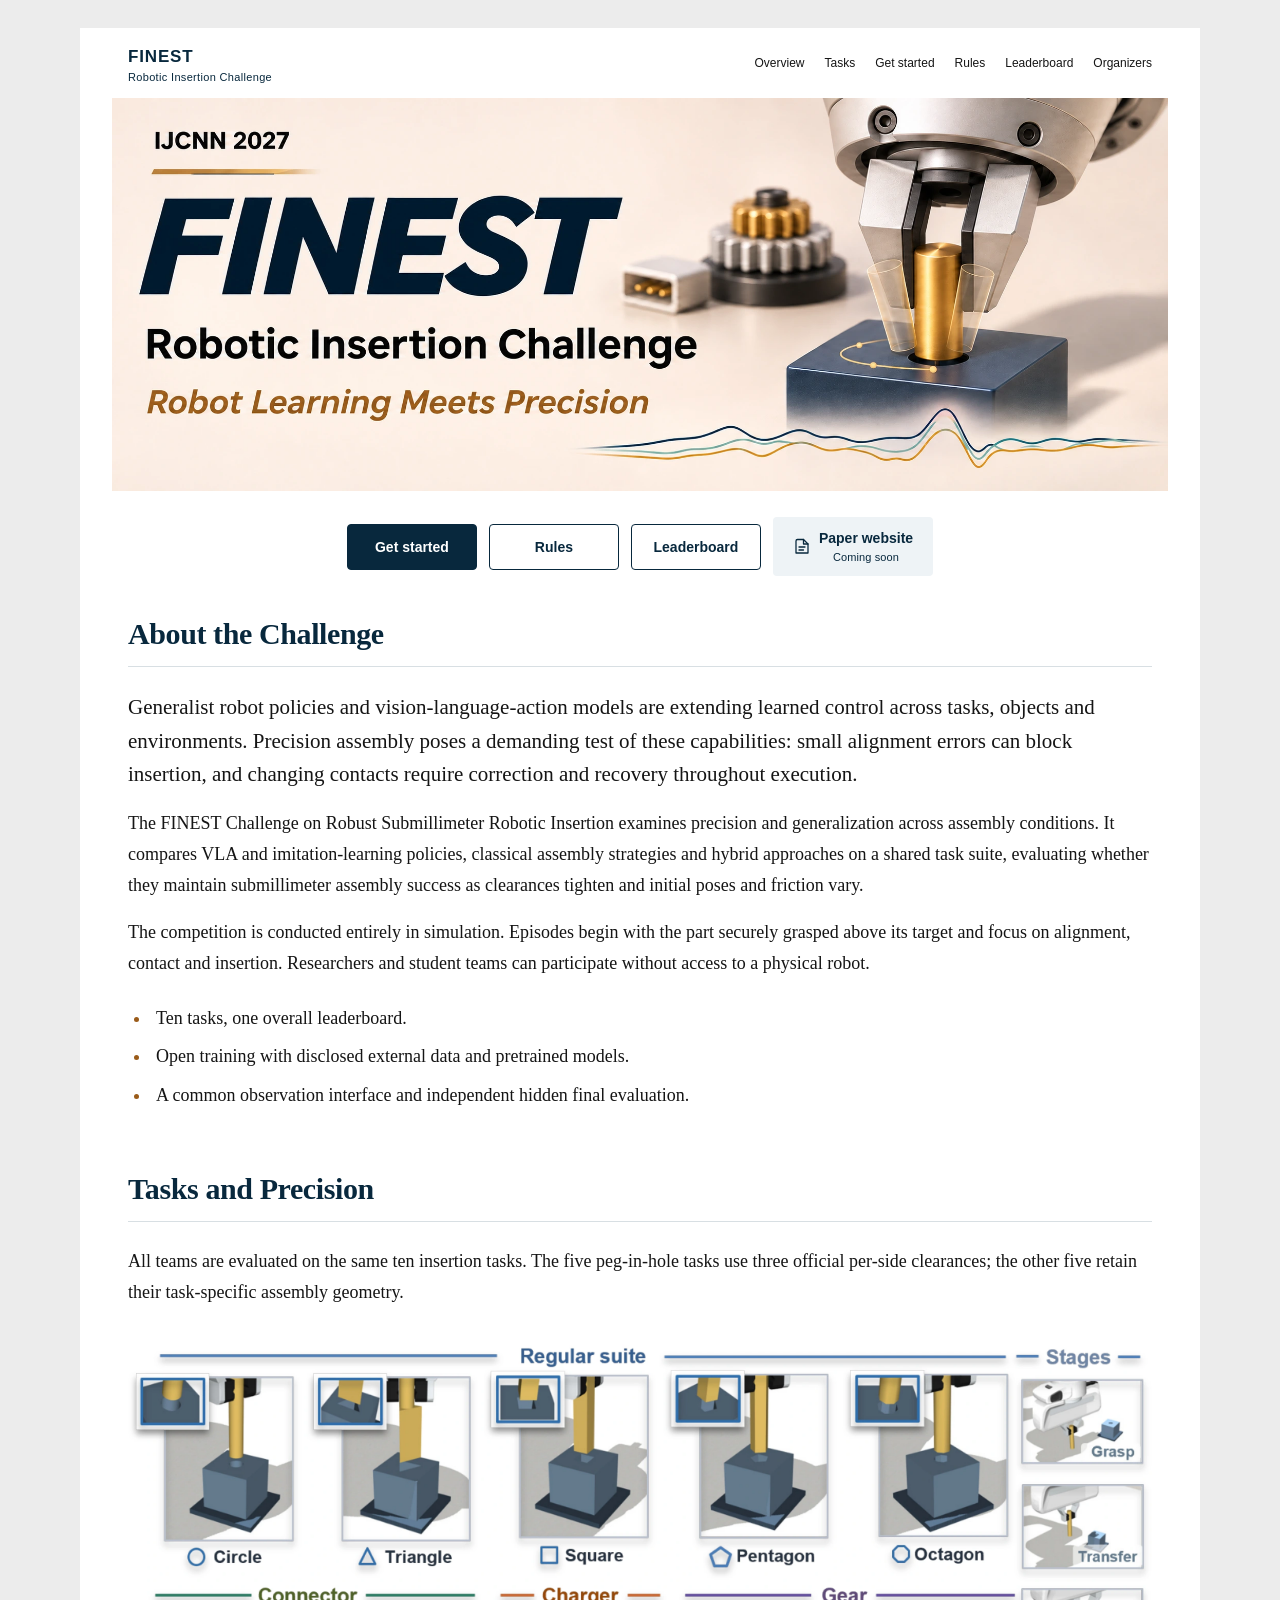
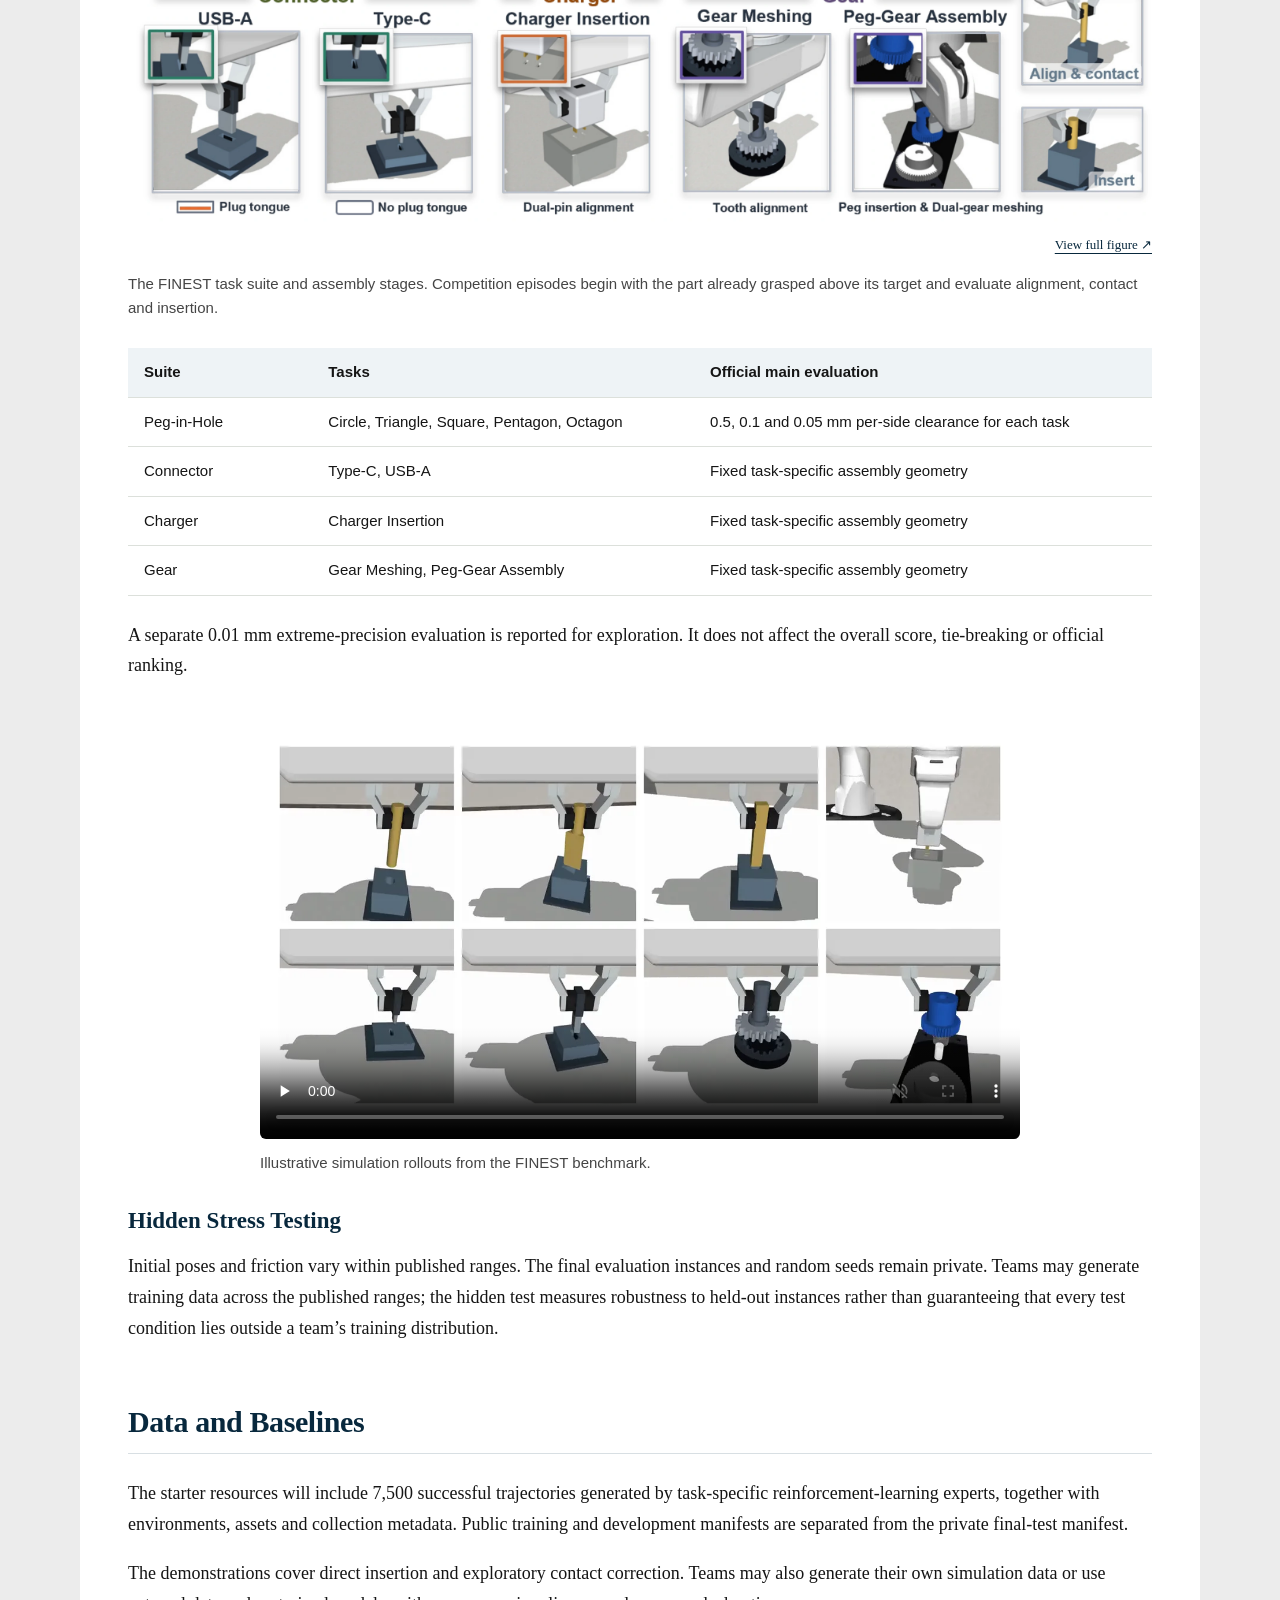
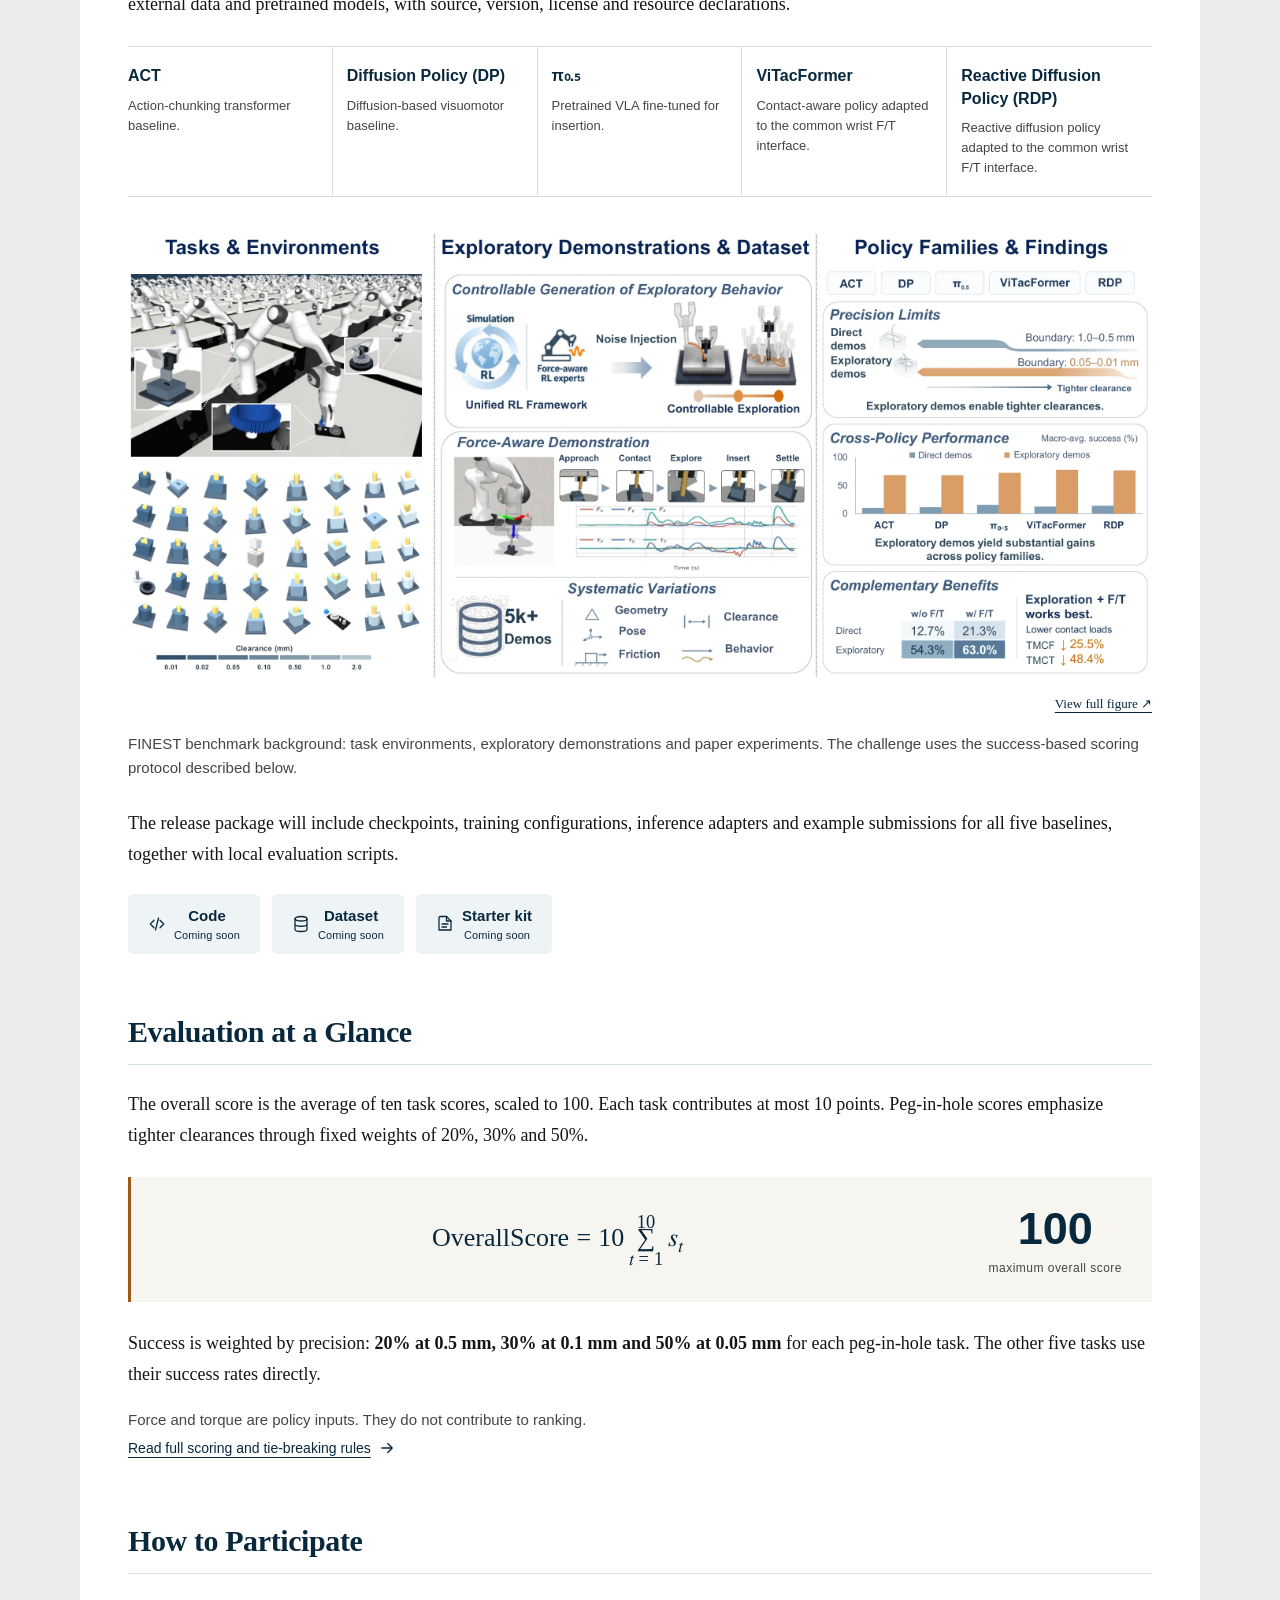
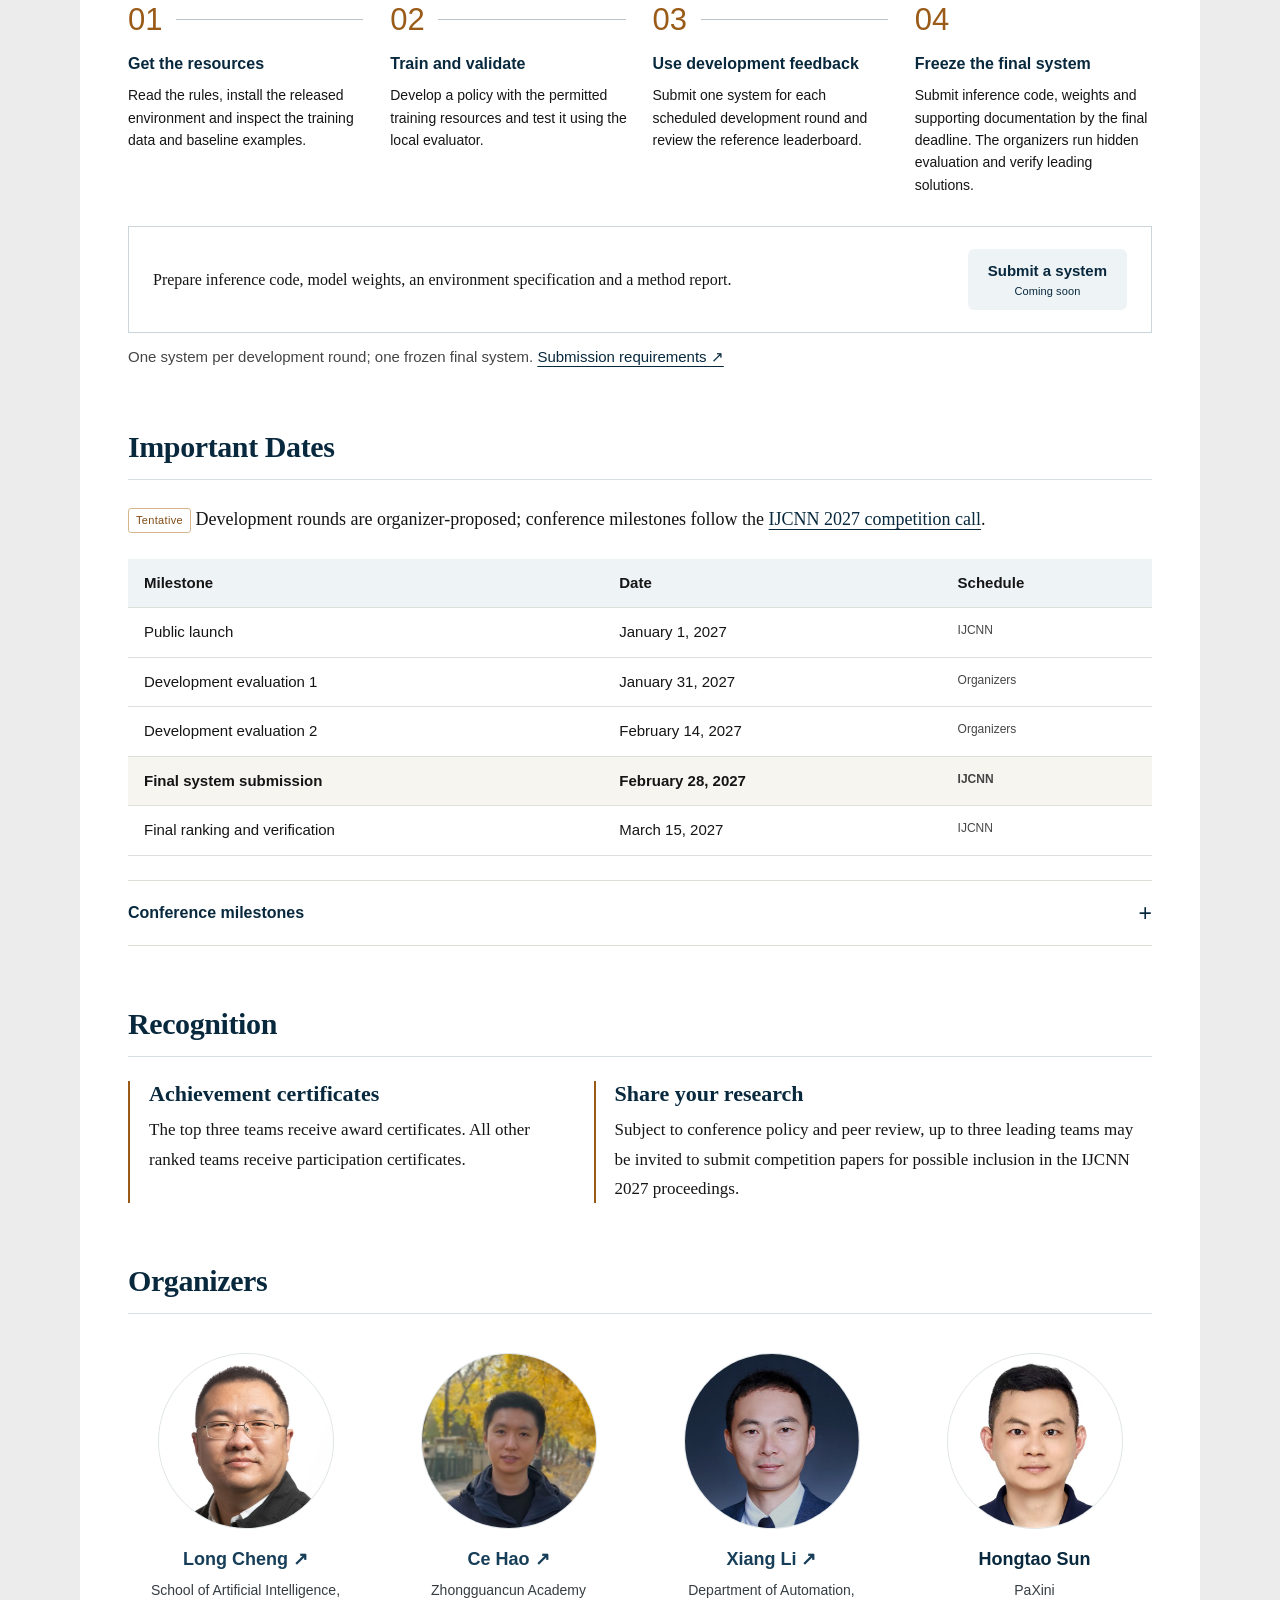
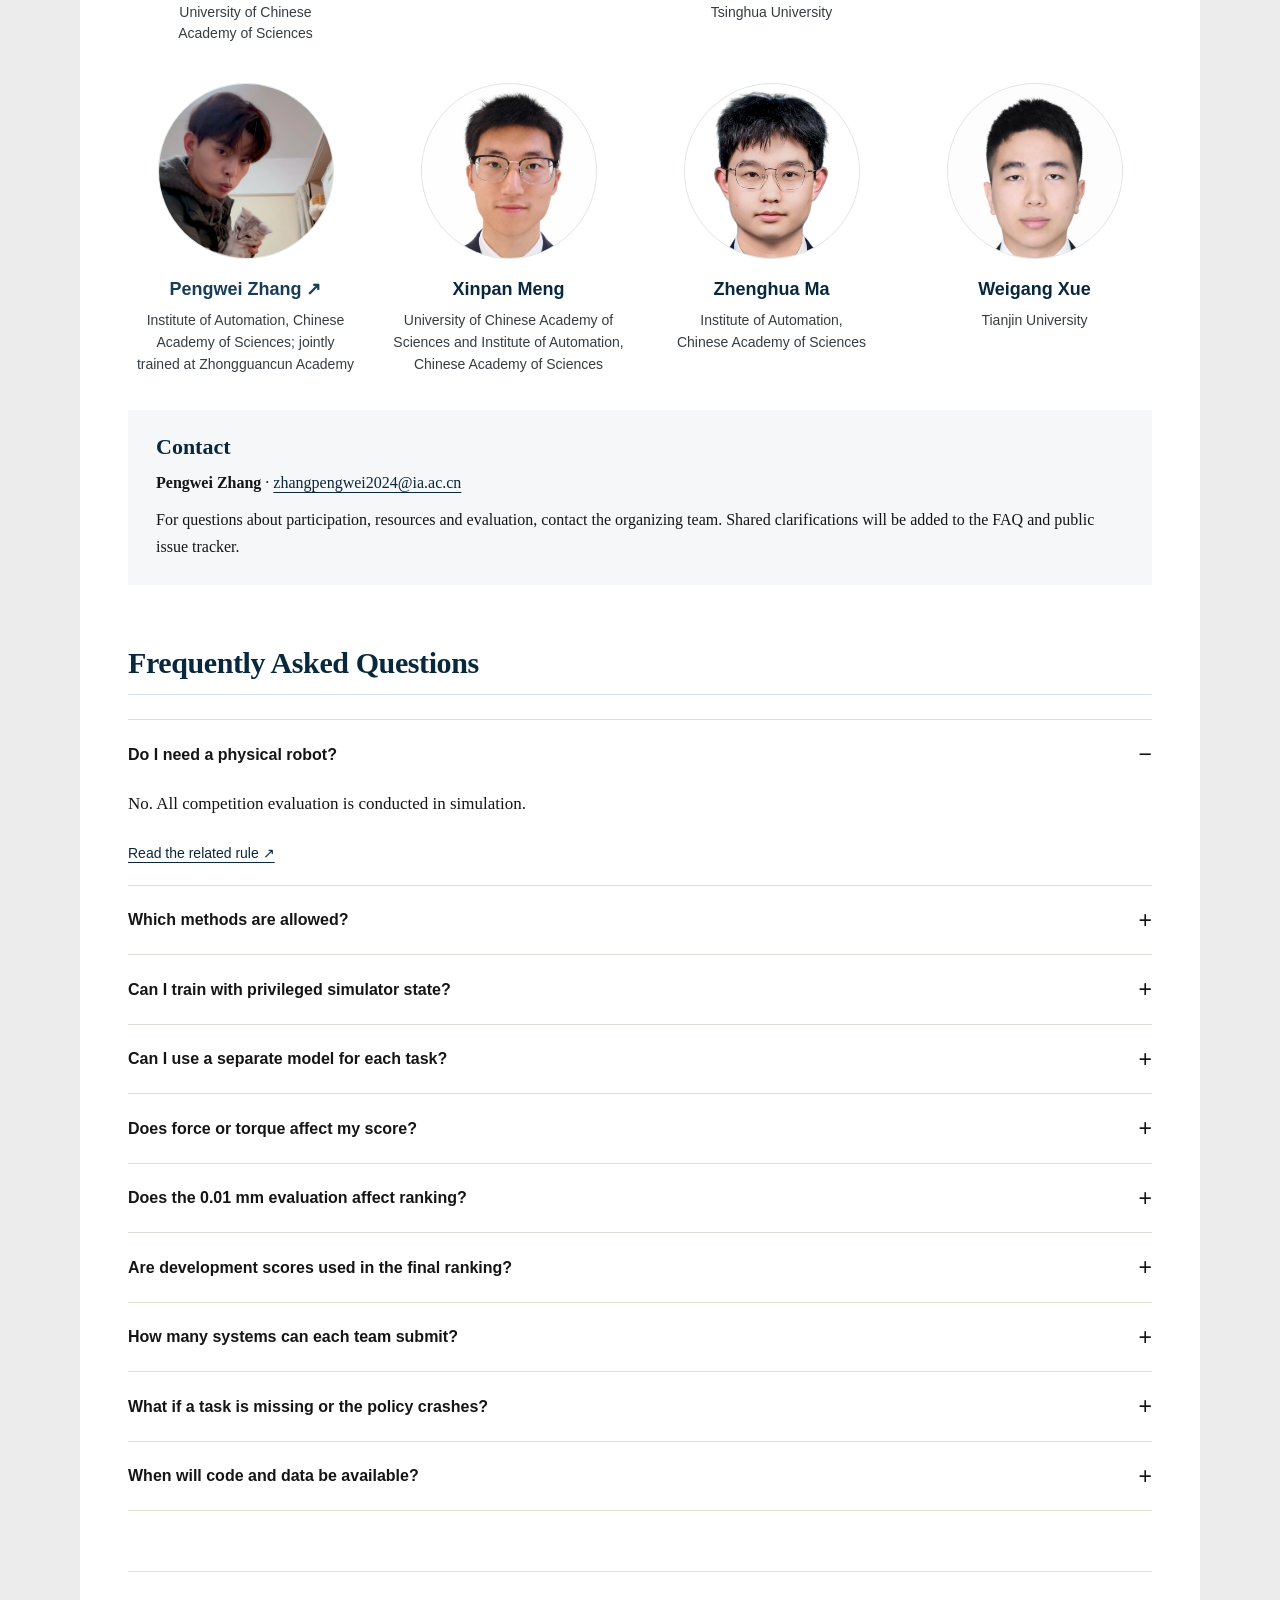
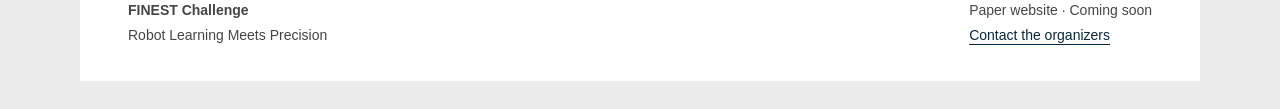
==== commit 4c9cf71d: "Update organizer photos and portrait framing" ====
--- a/docs/index.html
+++ b/docs/index.html
@@ -1,2 +1,2 @@
 <!doctype html>
-<html lang="en"><head><meta charset="utf-8"><meta name="viewport" content="width=device-width,initial-scale=1"><meta name="description" content="Robot Learning Meets Precision. A simulation challenge evaluating robotic insertion across ten tasks under a shared hidden evaluation protocol."><meta name="theme-color" content="#08283d"><meta property="og:title" content="FINEST Challenge | Robust Submillimeter Robotic Insertion"><meta property="og:description" content="Robot Learning Meets Precision. A simulation challenge evaluating robotic insertion across ten tasks under a shared hidden evaluation protocol."><meta property="og:type" content="website"><meta property="og:image" content="https://awilekong.github.io/FINEST-Challenge/assets/A01.webp"><link rel="canonical" href="https://awilekong.github.io/FINEST-Challenge/"><meta property="og:url" content="https://awilekong.github.io/FINEST-Challenge/"><meta name="twitter:card" content="summary_large_image"><title>FINEST Challenge | Robust Submillimeter Robotic Insertion</title><link rel="icon" type="image/svg+xml" href="assets/favicon.svg"><link rel="stylesheet" href="assets/common.css"><link rel="stylesheet" href="assets/challenge.css"><script defer src="assets/common.js"></script><script defer src="assets/challenge.js"></script></head><body><a class="skip-link" href="#main">Skip to content</a><div class="site-page"><header class="challenge-nav"><a class="brand" href="./">FINEST<span>Robotic Insertion Challenge</span></a><button class="mobile-menu" type="button" aria-controls="main-nav" aria-expanded="false">Menu ☰</button><nav id="main-nav" class="nav-links collapsible" aria-label="Main navigation"><a href="#overview" >Overview</a><a href="#tasks" >Tasks</a><a href="#get-started" >Get started</a><a href="rules/" >Rules</a><a href="leaderboard/" >Leaderboard</a><a href="#organizers" >Organizers</a></nav></header><main id="main"><header class="challenge-hero"><img src="assets/A01.webp" width="2056" height="765" alt="FINEST Robotic Insertion Challenge — Robot Learning Meets Precision. Promotional illustration of precision robotic assembly." fetchpriority="high"><div class="hero-mobile-copy"><p class="mobile-title">FINEST Robotic Insertion Challenge</p><p>Robot Learning Meets Precision</p></div><h1 class="sr-only">FINEST Robotic Insertion Challenge</h1></header><div class="button-row challenge-actions"><a class="btn " href="#get-started">Get started</a><a class="btn outline" href="rules/">Rules</a><a class="btn outline" href="leaderboard/">Leaderboard</a><button class="btn soon" type="button" data-soon="Paper website" aria-label="Paper website — Coming soon"><svg class="icon" viewBox="0 0 24 24" fill="none" stroke="currentColor" stroke-width="1.7" stroke-linecap="round" stroke-linejoin="round" aria-hidden="true"><path d="M14 2H6a2 2 0 0 0-2 2v16h16V8z"/><path d="M14 2v6h6M8 12h8M8 16h6"/></svg><span class="button-text">Paper website<small>Coming soon</small></span></button></div><section class="section intro" id="overview"><h2>About the Challenge</h2><p class="lead">Generalist robot policies and vision-language-action models are extending learned control across tasks, objects and environments. Precision assembly poses a demanding test of these capabilities: small alignment errors can block insertion, and changing contacts require correction and recovery throughout execution.</p><p class="">The FINEST Challenge on Robust Submillimeter Robotic Insertion examines precision and generalization across assembly conditions. It compares VLA and imitation-learning policies, classical assembly strategies and hybrid approaches on a shared task suite, evaluating whether they maintain submillimeter assembly success as clearances tighten and initial poses and friction vary.</p><p class="">The competition is conducted entirely in simulation. Episodes begin with the part securely grasped above its target and focus on alignment, contact and insertion. Researchers and student teams can participate without access to a physical robot.</p><ul class="key-facts"><li>Ten tasks, one overall leaderboard.</li><li>Open training with disclosed external data and pretrained models.</li><li>A common observation interface and independent hidden final evaluation.</li></ul></section><section id="tasks" class="section"><h2>Tasks and Precision</h2><p class="">All teams are evaluated on the same ten insertion tasks. The five peg-in-hole tasks use three official per-side clearances; the other five retain their task-specific assembly geometry.</p><figure class=""><img class="figure-image desktop-figure" src="assets/F02.webp" alt="Ten FINEST tasks and assembly stages" loading="lazy" decoding="async" width="2600" height="1236" data-figure="assets/F02.webp" data-caption="Ten FINEST tasks and assembly stages"><div class="mobile-panels task-panels"><img src="assets/F02-task-1.webp" width="450" height="534" alt="Circle" loading="lazy" decoding="async" data-figure="assets/F02.webp" data-caption="Ten FINEST tasks and assembly stages"><img src="assets/F02-task-2.webp" width="450" height="534" alt="Triangle" loading="lazy" decoding="async" data-figure="assets/F02.webp" data-caption="Ten FINEST tasks and assembly stages"><img src="assets/F02-task-3.webp" width="455" height="534" alt="Square" loading="lazy" decoding="async" data-figure="assets/F02.webp" data-caption="Ten FINEST tasks and assembly stages"><img src="assets/F02-task-4.webp" width="445" height="534" alt="Pentagon" loading="lazy" decoding="async" data-figure="assets/F02.webp" data-caption="Ten FINEST tasks and assembly stages"><img src="assets/F02-task-5.webp" width="450" height="534" alt="Octagon" loading="lazy" decoding="async" data-figure="assets/F02.webp" data-caption="Ten FINEST tasks and assembly stages"><img src="assets/F02-task-6.webp" width="450" height="478" alt="USB-A" loading="lazy" decoding="async" data-figure="assets/F02.webp" data-caption="Ten FINEST tasks and assembly stages"><img src="assets/F02-task-7.webp" width="450" height="478" alt="Type-C" loading="lazy" decoding="async" data-figure="assets/F02.webp" data-caption="Ten FINEST tasks and assembly stages"><img src="assets/F02-task-8.webp" width="455" height="478" alt="Charger Insertion" loading="lazy" decoding="async" data-figure="assets/F02.webp" data-caption="Ten FINEST tasks and assembly stages"><img src="assets/F02-task-9.webp" width="445" height="478" alt="Gear Meshing" loading="lazy" decoding="async" data-figure="assets/F02.webp" data-caption="Ten FINEST tasks and assembly stages"><img src="assets/F02-task-10.webp" width="450" height="478" alt="Peg-Gear Assembly" loading="lazy" decoding="async" data-figure="assets/F02.webp" data-caption="Ten FINEST tasks and assembly stages"><img src="assets/F02-stages.webp" width="350" height="1236" alt="Grasp, transfer, align and contact, insert" loading="lazy" decoding="async" data-figure="assets/F02.webp" data-caption="Ten FINEST tasks and assembly stages"></div><div class="figure-actions"><button class="figure-button" type="button" data-figure="assets/F02.webp" data-caption="Ten FINEST tasks and assembly stages">View full figure ↗</button></div><figcaption>The FINEST task suite and assembly stages. Competition episodes begin with the part already grasped above its target and evaluate alignment, contact and insertion.</figcaption></figure><div class="table-scroll" tabindex="0" role="region" aria-label="Competition tasks and official clearances"><table class="precision-table"><caption class="sr-only">Competition tasks and official clearances</caption><thead><tr><th scope="col">Suite</th><th scope="col">Tasks</th><th scope="col">Official main evaluation</th></tr></thead><tbody><tr class=""><th scope="row">Peg-in-Hole</th><td>Circle, Triangle, Square, Pentagon, Octagon</td><td>0.5, 0.1 and 0.05 mm per-side clearance for each task</td></tr><tr class=""><th scope="row">Connector</th><td>Type-C, USB-A</td><td>Fixed task-specific assembly geometry</td></tr><tr class=""><th scope="row">Charger</th><td>Charger Insertion</td><td>Fixed task-specific assembly geometry</td></tr><tr class=""><th scope="row">Gear</th><td>Gear Meshing, Peg-Gear Assembly</td><td>Fixed task-specific assembly geometry</td></tr></tbody></table></div><p class="">A separate 0.01 mm extreme-precision evaluation is reported for exploration. It does not affect the overall score, tie-breaking or official ranking.</p><div class="task-video"><div class="media-frame "><video  controls playsinline muted preload="none" poster="assets/V02-poster.webp" src="assets/V02.mp4" aria-label="Illustrative simulation montage of FINEST tasks"></video></div><p class="caption">Illustrative simulation rollouts from the FINEST benchmark.</p></div><h3>Hidden Stress Testing</h3><p class="">Initial poses and friction vary within published ranges. The final evaluation instances and random seeds remain private. Teams may generate training data across the published ranges; the hidden test measures robustness to held-out instances rather than guaranteeing that every test condition lies outside a team’s training distribution.</p></section><section id="resources" class="section"><h2>Data and Baselines</h2><p class="">The starter resources will include 7,500 successful trajectories generated by task-specific reinforcement-learning experts, together with environments, assets and collection metadata. Public training and development manifests are separated from the private final-test manifest.</p><p class="">The demonstrations cover direct insertion and exploratory contact correction. Teams may also generate their own simulation data or use external data and pretrained models, with source, version, license and resource declarations.</p><div class="baseline-list"><div><strong>ACT</strong><p>Action-chunking transformer baseline.</p></div><div><strong>Diffusion Policy (DP)</strong><p>Diffusion-based visuomotor baseline.</p></div><div><strong>π₀.₅</strong><p>Pretrained VLA fine-tuned for insertion.</p></div><div><strong>ViTacFormer</strong><p>Contact-aware policy adapted to the common wrist F/T interface.</p></div><div><strong>Reactive Diffusion Policy (RDP)</strong><p>Reactive diffusion policy adapted to the common wrist F/T interface.</p></div></div><figure class=""><img class="figure-image " src="assets/A02.webp" alt="FINEST benchmark background" loading="lazy" decoding="async" width="2600" height="1160" data-figure="assets/A02.webp" data-caption="FINEST benchmark background"><div class="figure-actions"><button class="figure-button" type="button" data-figure="assets/A02.webp" data-caption="FINEST benchmark background">View full figure ↗</button></div><figcaption>FINEST benchmark background: task environments, exploratory demonstrations and paper experiments. The challenge uses the success-based scoring protocol described below.</figcaption></figure><p class="">The release package will include checkpoints, training configurations, inference adapters and example submissions for all five baselines, together with local evaluation scripts.</p><div class="button-row resource-actions"><button class="btn soon" type="button" data-soon="Code" aria-label="Code — Coming soon"><svg class="icon" viewBox="0 0 24 24" fill="none" stroke="currentColor" stroke-width="1.7" stroke-linecap="round" stroke-linejoin="round" aria-hidden="true"><path d="m8 7-5 5 5 5m8-10 5 5-5 5M14 4l-4 16"/></svg><span class="button-text">Code<small>Coming soon</small></span></button><button class="btn soon" type="button" data-soon="Dataset" aria-label="Dataset — Coming soon"><svg class="icon" viewBox="0 0 24 24" fill="none" stroke="currentColor" stroke-width="1.7" stroke-linecap="round" stroke-linejoin="round" aria-hidden="true"><ellipse cx="12" cy="5" rx="8" ry="3"/><path d="M4 5v7c0 4 16 4 16 0V5M4 12v7c0 4 16 4 16 0v-7"/></svg><span class="button-text">Dataset<small>Coming soon</small></span></button><button class="btn soon" type="button" data-soon="Starter kit" aria-label="Starter kit — Coming soon"><svg class="icon" viewBox="0 0 24 24" fill="none" stroke="currentColor" stroke-width="1.7" stroke-linecap="round" stroke-linejoin="round" aria-hidden="true"><path d="M14 2H6a2 2 0 0 0-2 2v16h16V8z"/><path d="M14 2v6h6M8 12h8M8 16h6"/></svg><span class="button-text">Starter kit<small>Coming soon</small></span></button></div></section><section id="evaluation" class="section"><h2>Evaluation at a Glance</h2><p class="">The overall score is the average of ten task scores, scaled to 100. Each task contributes at most 10 points. Peg-in-hole scores emphasize tighter clearances through fixed weights of 20%, 30% and 50%.</p><div class="score-box"><div class="score-formula"><math display="block" aria-label="Overall score equals ten times the sum of the ten task scores"><mrow><mi mathvariant="normal">OverallScore</mi><mo>=</mo><mn>10</mn><munderover><mo>∑</mo><mrow><mi>t</mi><mo>=</mo><mn>1</mn></mrow><mn>10</mn></munderover><msub><mi>s</mi><mi>t</mi></msub></mrow></math></div><div class="score-max">100<small>maximum overall score</small></div></div><p>Success is weighted by precision: <strong>20% at 0.5 mm, 30% at 0.1 mm and 50% at 0.05 mm</strong> for each peg-in-hole task. The other five tasks use their success rates directly.</p><p class="caption">Force and torque are policy inputs. They do not contribute to ranking.</p><p><a class="text-link" href="rules/#scoring">Read full scoring and tie-breaking rules <svg class="icon" viewBox="0 0 24 24" fill="none" stroke="currentColor" stroke-width="1.7" stroke-linecap="round" stroke-linejoin="round" aria-hidden="true"><path d="M5 12h14m-6-6 6 6-6 6"/></svg></a></p></section><section id="get-started" class="section"><h2>How to Participate</h2><ol class="steps"><li><h3>Get the resources</h3><p>Read the rules, install the released environment and inspect the training data and baseline examples.</p></li><li><h3>Train and validate</h3><p>Develop a policy with the permitted training resources and test it using the local evaluator.</p></li><li><h3>Use development feedback</h3><p>Submit one system for each scheduled development round and review the reference leaderboard.</p></li><li><h3>Freeze the final system</h3><p>Submit inference code, weights and supporting documentation by the final deadline. The organizers run hidden evaluation and verify leading solutions.</p></li></ol><div class="submission-strip"><p>Prepare inference code, model weights, an environment specification and a method report.</p><button class="btn soon" type="button" data-soon="Submit a system" aria-label="Submit a system — Coming soon"><span class="button-text">Submit a system<small>Coming soon</small></span></button></div><p class="caption">One system per development round; one frozen final system. <a href="rules/#submissions">Submission requirements ↗</a></p></section><section id="dates" class="section"><h2>Important Dates</h2><p><span class="tag">Tentative</span> Development rounds are organizer-proposed; conference milestones follow the <a href="https://ijcnn.org/2027/authors/call-for-competitions">IJCNN 2027 competition call</a>.</p><div class="table-scroll"><table class="dates-table"><thead><tr><th scope="col">Milestone</th><th scope="col">Date</th><th scope="col">Schedule</th></tr></thead><tbody><tr class=""><td>Public launch</td><td><time datetime="2027-01-01">January 1, 2027</time></td><td class="date-source">IJCNN</td></tr><tr class=""><td>Development evaluation 1</td><td><time datetime="2027-01-31">January 31, 2027</time></td><td class="date-source">Organizers</td></tr><tr class=""><td>Development evaluation 2</td><td><time datetime="2027-02-14">February 14, 2027</time></td><td class="date-source">Organizers</td></tr><tr class="deadline"><td>Final system submission</td><td><time datetime="2027-02-28">February 28, 2027</time></td><td class="date-source">IJCNN</td></tr><tr class=""><td>Final ranking and verification</td><td><time datetime="2027-03-15">March 15, 2027</time></td><td class="date-source">IJCNN</td></tr></tbody></table></div><details><summary>Conference milestones</summary><div class="table-scroll"><table class="dates-table"><thead><tr><th scope="col">Milestone</th><th scope="col">Date</th><th scope="col">Schedule</th></tr></thead><tbody><tr class=""><td>Competition paper submission</td><td><time datetime="2027-04-01">April 1, 2027</time></td><td class="date-source">IJCNN</td></tr><tr class=""><td>Paper acceptance notification</td><td><time datetime="2027-04-08">April 8, 2027</time></td><td class="date-source">IJCNN</td></tr><tr class=""><td>Camera-ready upload and registration</td><td><time datetime="2027-04-12">April 12, 2027</time></td><td class="date-source">IJCNN</td></tr><tr class=""><td>Conference competition days</td><td><time datetime="2027-06-15">June 15–17, 2027</time></td><td class="date-source">IJCNN</td></tr></tbody></table></div></details></section><section id="recognition" class="section"><h2>Recognition</h2><div class="recognition"><div><h3>Achievement certificates</h3><p class="">The top three teams receive award certificates. All other ranked teams receive participation certificates.</p></div><div><h3>Share your research</h3><p class="">Subject to conference policy and peer review, up to three leading teams may be invited to submit competition papers for possible inclusion in the IJCNN 2027 proceedings.</p></div></div></section><section id="organizers" class="section"><h2>Organizers</h2><div class="organizers"><article class="organizer"><div class="organizer-portrait"><img src="assets/portraits/long-cheng.jpg" alt="Long Cheng" width="200" height="200" loading="lazy" decoding="async" style="object-position:50% 22%;transform:scale(1)"></div><h3><a href="https://people.ucas.ac.cn/~chenglong?language=en">Long Cheng ↗</a></h3><p>School of Artificial Intelligence, University of Chinese Academy of Sciences</p></article><article class="organizer"><div class="organizer-portrait"><img src="assets/portraits/ce-hao.jpg" alt="Ce Hao" width="200" height="200" loading="lazy" decoding="async" style="object-position:50% 48%;transform:scale(2.05)"></div><h3><a href="https://cehao1.github.io/">Ce Hao ↗</a></h3><p>Zhongguancun Academy</p></article><article class="organizer"><div class="organizer-portrait"><img src="assets/portraits/xiang-li.jpg" alt="Xiang Li" width="200" height="200" loading="lazy" decoding="async" style="object-position:50% 30%;transform:scale(1)"></div><h3><a href="https://www.au.tsinghua.edu.cn/en/info/1075/3330.htm">Xiang Li ↗</a></h3><p>Department of Automation, Tsinghua University</p></article><article class="organizer"><div class="organizer-portrait"><img src="assets/portraits/ht-sun.jpg" alt="Hongtao Sun" width="200" height="200" loading="lazy" decoding="async" style="object-position:50% 0%;transform:scale(1)"></div><h3>Hongtao Sun</h3><p>PaXini</p></article><article class="organizer"><div class="organizer-portrait"><img src="assets/portraits/pengwei-zhang.jpg" alt="Pengwei Zhang" width="200" height="200" loading="lazy" decoding="async" style="object-position:50% 34%;transform:scale(1.12)"></div><h3><a href="https://awilekong.github.io/">Pengwei Zhang ↗</a></h3><p>Institute of Automation, Chinese Academy of Sciences; jointly trained at Zhongguancun Academy</p></article><article class="organizer"><div class="organizer-portrait"><img src="assets/portraits/xinpan-meng.jpg" alt="Xinpan Meng" width="200" height="200" loading="lazy" decoding="async" style="object-position:50% 50%;transform:scale(1.3)"></div><h3>Xinpan Meng</h3><p>University of Chinese Academy of Sciences and Institute of Automation, Chinese Academy of Sciences</p></article><article class="organizer"><div class="organizer-portrait"><img src="assets/portraits/zhenghua-ma.png" alt="Zhenghua Ma" width="200" height="200" loading="lazy" decoding="async" style="object-position:50% 15%;transform:scale(1)"></div><h3>Zhenghua Ma</h3><p>Institute of Automation, Chinese Academy of Sciences</p></article><article class="organizer"><div class="organizer-portrait"><img src="assets/portraits/weigang-xue.png" alt="Weigang Xue" width="200" height="200" loading="lazy" decoding="async" style="object-position:50% 6%;transform:scale(1)"></div><h3>Weigang Xue</h3><p>Tianjin University</p></article></div><div class="contact-block"><h3>Contact</h3><p><strong>Pengwei Zhang</strong> · <a href="mailto:zhangpengwei2024@ia.ac.cn">zhangpengwei2024@ia.ac.cn</a></p><p class="">For questions about participation, resources and evaluation, contact the organizing team. Shared clarifications will be added to the FAQ and public issue tracker.</p></div></section><section id="faq" class="section"><h2>Frequently Asked Questions</h2><div class="faq"><details open><summary>Do I need a physical robot?</summary><p>No. All competition evaluation is conducted in simulation.</p><a class="text-link" href="rules/#scope">Read the related rule ↗</a></details><details ><summary>Which methods are allowed?</summary><p>Classical assembly strategies, imitation learning, reinforcement learning and hybrid methods are welcome through the same interface. External data, pretrained models and self-generated simulation data are allowed with the required disclosures.</p><a class="text-link" href="rules/#training">Read the related rule ↗</a></details><details ><summary>Can I train with privileged simulator state?</summary><p>Yes, during training. At evaluation time, the submitted policy must use only the prescribed observations.</p><a class="text-link" href="rules/#interface">Read the related rule ↗</a></details><details ><summary>Can I use a separate model for each task?</summary><p>Yes. Task-specific policies and unified multi-task policies are both eligible. Submit them as one system for each allowed submission.</p><a class="text-link" href="rules/#training">Read the related rule ↗</a></details><details ><summary>Does force or torque affect my score?</summary><p>No. Wrist force and torque are available as policy inputs. Ranking is based on assembly success.</p><a class="text-link" href="rules/#interface">Read the related rule ↗</a></details><details ><summary>Does the 0.01 mm evaluation affect ranking?</summary><p>No. It is reported separately and never enters the score or tie-breaking procedure.</p><a class="text-link" href="rules/#scoring">Read the related rule ↗</a></details><details ><summary>Are development scores used in the final ranking?</summary><p>No. Independent hidden evaluation of the frozen final system determines the official ranking.</p><a class="text-link" href="rules/#hidden-evaluation">Read the related rule ↗</a></details><details ><summary>How many systems can each team submit?</summary><p>One system per development round and one frozen final system.</p><a class="text-link" href="rules/#submissions">Read the related rule ↗</a></details><details ><summary>What if a task is missing or the policy crashes?</summary><p>The affected episodes count as failures and remain in the denominator. Infrastructure failures are rerun using the original instances and frozen system.</p><a class="text-link" href="rules/#hidden-evaluation">Read the related rule ↗</a></details><details ><summary>When will code and data be available?</summary><p>Release links will be added to the resource section. The frozen evaluation configuration will be published before launch.</p><a class="text-link" href="rules/#release">Read the related rule ↗</a></details></div></section></main><footer class="footer"><p><strong>FINEST Challenge</strong><br>Robot Learning Meets Precision</p><p><span>Paper website · Coming soon</span><br><a href="mailto:zhangpengwei2024@ia.ac.cn">Contact the organizers</a></p></footer></div><dialog id="figure-dialog" class="figure-modal" aria-labelledby="figure-title"><div class="modal-head"><strong id="figure-title">Research figure</strong><div class="modal-controls"><button type="button" data-zoom>Zoom in</button><button type="button" data-close aria-label="Close figure">Close ×</button></div></div><div class="modal-scroll"><img alt=""></div></dialog><div id="status-message" class="toast" role="status" aria-live="polite"></div></body></html>+<html lang="en"><head><meta charset="utf-8"><meta name="viewport" content="width=device-width,initial-scale=1"><meta name="description" content="Robot Learning Meets Precision. A simulation challenge evaluating robotic insertion across ten tasks under a shared hidden evaluation protocol."><meta name="theme-color" content="#08283d"><meta property="og:title" content="FINEST Challenge | Robust Submillimeter Robotic Insertion"><meta property="og:description" content="Robot Learning Meets Precision. A simulation challenge evaluating robotic insertion across ten tasks under a shared hidden evaluation protocol."><meta property="og:type" content="website"><meta property="og:image" content="https://awilekong.github.io/FINEST-Challenge/assets/A01.webp"><link rel="canonical" href="https://awilekong.github.io/FINEST-Challenge/"><meta property="og:url" content="https://awilekong.github.io/FINEST-Challenge/"><meta name="twitter:card" content="summary_large_image"><title>FINEST Challenge | Robust Submillimeter Robotic Insertion</title><link rel="icon" type="image/svg+xml" href="assets/favicon.svg"><link rel="stylesheet" href="assets/common.css"><link rel="stylesheet" href="assets/challenge.css"><script defer src="assets/common.js"></script><script defer src="assets/challenge.js"></script></head><body><a class="skip-link" href="#main">Skip to content</a><div class="site-page"><header class="challenge-nav"><a class="brand" href="./">FINEST<span>Robotic Insertion Challenge</span></a><button class="mobile-menu" type="button" aria-controls="main-nav" aria-expanded="false">Menu ☰</button><nav id="main-nav" class="nav-links collapsible" aria-label="Main navigation"><a href="#overview" >Overview</a><a href="#tasks" >Tasks</a><a href="#get-started" >Get started</a><a href="rules/" >Rules</a><a href="leaderboard/" >Leaderboard</a><a href="#organizers" >Organizers</a></nav></header><main id="main"><header class="challenge-hero"><img src="assets/A01.webp" width="2056" height="765" alt="FINEST Robotic Insertion Challenge — Robot Learning Meets Precision. Promotional illustration of precision robotic assembly." fetchpriority="high"><div class="hero-mobile-copy"><p class="mobile-title">FINEST Robotic Insertion Challenge</p><p>Robot Learning Meets Precision</p></div><h1 class="sr-only">FINEST Robotic Insertion Challenge</h1></header><div class="button-row challenge-actions"><a class="btn " href="#get-started">Get started</a><a class="btn outline" href="rules/">Rules</a><a class="btn outline" href="leaderboard/">Leaderboard</a><button class="btn soon" type="button" data-soon="Paper website" aria-label="Paper website — Coming soon"><svg class="icon" viewBox="0 0 24 24" fill="none" stroke="currentColor" stroke-width="1.7" stroke-linecap="round" stroke-linejoin="round" aria-hidden="true"><path d="M14 2H6a2 2 0 0 0-2 2v16h16V8z"/><path d="M14 2v6h6M8 12h8M8 16h6"/></svg><span class="button-text">Paper website<small>Coming soon</small></span></button></div><section class="section intro" id="overview"><h2>About the Challenge</h2><p class="lead">Generalist robot policies and vision-language-action models are extending learned control across tasks, objects and environments. Precision assembly poses a demanding test of these capabilities: small alignment errors can block insertion, and changing contacts require correction and recovery throughout execution.</p><p class="">The FINEST Challenge on Robust Submillimeter Robotic Insertion examines precision and generalization across assembly conditions. It compares VLA and imitation-learning policies, classical assembly strategies and hybrid approaches on a shared task suite, evaluating whether they maintain submillimeter assembly success as clearances tighten and initial poses and friction vary.</p><p class="">The competition is conducted entirely in simulation. Episodes begin with the part securely grasped above its target and focus on alignment, contact and insertion. Researchers and student teams can participate without access to a physical robot.</p><ul class="key-facts"><li>Ten tasks, one overall leaderboard.</li><li>Open training with disclosed external data and pretrained models.</li><li>A common observation interface and independent hidden final evaluation.</li></ul></section><section id="tasks" class="section"><h2>Tasks and Precision</h2><p class="">All teams are evaluated on the same ten insertion tasks. The five peg-in-hole tasks use three official per-side clearances; the other five retain their task-specific assembly geometry.</p><figure class=""><img class="figure-image desktop-figure" src="assets/F02.webp" alt="Ten FINEST tasks and assembly stages" loading="lazy" decoding="async" width="2600" height="1236" data-figure="assets/F02.webp" data-caption="Ten FINEST tasks and assembly stages"><div class="mobile-panels task-panels"><img src="assets/F02-task-1.webp" width="450" height="534" alt="Circle" loading="lazy" decoding="async" data-figure="assets/F02.webp" data-caption="Ten FINEST tasks and assembly stages"><img src="assets/F02-task-2.webp" width="450" height="534" alt="Triangle" loading="lazy" decoding="async" data-figure="assets/F02.webp" data-caption="Ten FINEST tasks and assembly stages"><img src="assets/F02-task-3.webp" width="455" height="534" alt="Square" loading="lazy" decoding="async" data-figure="assets/F02.webp" data-caption="Ten FINEST tasks and assembly stages"><img src="assets/F02-task-4.webp" width="445" height="534" alt="Pentagon" loading="lazy" decoding="async" data-figure="assets/F02.webp" data-caption="Ten FINEST tasks and assembly stages"><img src="assets/F02-task-5.webp" width="450" height="534" alt="Octagon" loading="lazy" decoding="async" data-figure="assets/F02.webp" data-caption="Ten FINEST tasks and assembly stages"><img src="assets/F02-task-6.webp" width="450" height="478" alt="USB-A" loading="lazy" decoding="async" data-figure="assets/F02.webp" data-caption="Ten FINEST tasks and assembly stages"><img src="assets/F02-task-7.webp" width="450" height="478" alt="Type-C" loading="lazy" decoding="async" data-figure="assets/F02.webp" data-caption="Ten FINEST tasks and assembly stages"><img src="assets/F02-task-8.webp" width="455" height="478" alt="Charger Insertion" loading="lazy" decoding="async" data-figure="assets/F02.webp" data-caption="Ten FINEST tasks and assembly stages"><img src="assets/F02-task-9.webp" width="445" height="478" alt="Gear Meshing" loading="lazy" decoding="async" data-figure="assets/F02.webp" data-caption="Ten FINEST tasks and assembly stages"><img src="assets/F02-task-10.webp" width="450" height="478" alt="Peg-Gear Assembly" loading="lazy" decoding="async" data-figure="assets/F02.webp" data-caption="Ten FINEST tasks and assembly stages"><img src="assets/F02-stages.webp" width="350" height="1236" alt="Grasp, transfer, align and contact, insert" loading="lazy" decoding="async" data-figure="assets/F02.webp" data-caption="Ten FINEST tasks and assembly stages"></div><div class="figure-actions"><button class="figure-button" type="button" data-figure="assets/F02.webp" data-caption="Ten FINEST tasks and assembly stages">View full figure ↗</button></div><figcaption>The FINEST task suite and assembly stages. Competition episodes begin with the part already grasped above its target and evaluate alignment, contact and insertion.</figcaption></figure><div class="table-scroll" tabindex="0" role="region" aria-label="Competition tasks and official clearances"><table class="precision-table"><caption class="sr-only">Competition tasks and official clearances</caption><thead><tr><th scope="col">Suite</th><th scope="col">Tasks</th><th scope="col">Official main evaluation</th></tr></thead><tbody><tr class=""><th scope="row">Peg-in-Hole</th><td>Circle, Triangle, Square, Pentagon, Octagon</td><td>0.5, 0.1 and 0.05 mm per-side clearance for each task</td></tr><tr class=""><th scope="row">Connector</th><td>Type-C, USB-A</td><td>Fixed task-specific assembly geometry</td></tr><tr class=""><th scope="row">Charger</th><td>Charger Insertion</td><td>Fixed task-specific assembly geometry</td></tr><tr class=""><th scope="row">Gear</th><td>Gear Meshing, Peg-Gear Assembly</td><td>Fixed task-specific assembly geometry</td></tr></tbody></table></div><p class="">A separate 0.01 mm extreme-precision evaluation is reported for exploration. It does not affect the overall score, tie-breaking or official ranking.</p><div class="task-video"><div class="media-frame "><video  controls playsinline muted preload="none" poster="assets/V02-poster.webp" src="assets/V02.mp4" aria-label="Illustrative simulation montage of FINEST tasks"></video></div><p class="caption">Illustrative simulation rollouts from the FINEST benchmark.</p></div><h3>Hidden Stress Testing</h3><p class="">Initial poses and friction vary within published ranges. The final evaluation instances and random seeds remain private. Teams may generate training data across the published ranges; the hidden test measures robustness to held-out instances rather than guaranteeing that every test condition lies outside a team’s training distribution.</p></section><section id="resources" class="section"><h2>Data and Baselines</h2><p class="">The starter resources will include 7,500 successful trajectories generated by task-specific reinforcement-learning experts, together with environments, assets and collection metadata. Public training and development manifests are separated from the private final-test manifest.</p><p class="">The demonstrations cover direct insertion and exploratory contact correction. Teams may also generate their own simulation data or use external data and pretrained models, with source, version, license and resource declarations.</p><div class="baseline-list"><div><strong>ACT</strong><p>Action-chunking transformer baseline.</p></div><div><strong>Diffusion Policy (DP)</strong><p>Diffusion-based visuomotor baseline.</p></div><div><strong>π₀.₅</strong><p>Pretrained VLA fine-tuned for insertion.</p></div><div><strong>ViTacFormer</strong><p>Contact-aware policy adapted to the common wrist F/T interface.</p></div><div><strong>Reactive Diffusion Policy (RDP)</strong><p>Reactive diffusion policy adapted to the common wrist F/T interface.</p></div></div><figure class=""><img class="figure-image " src="assets/A02.webp" alt="FINEST benchmark background" loading="lazy" decoding="async" width="2600" height="1160" data-figure="assets/A02.webp" data-caption="FINEST benchmark background"><div class="figure-actions"><button class="figure-button" type="button" data-figure="assets/A02.webp" data-caption="FINEST benchmark background">View full figure ↗</button></div><figcaption>FINEST benchmark background: task environments, exploratory demonstrations and paper experiments. The challenge uses the success-based scoring protocol described below.</figcaption></figure><p class="">The release package will include checkpoints, training configurations, inference adapters and example submissions for all five baselines, together with local evaluation scripts.</p><div class="button-row resource-actions"><button class="btn soon" type="button" data-soon="Code" aria-label="Code — Coming soon"><svg class="icon" viewBox="0 0 24 24" fill="none" stroke="currentColor" stroke-width="1.7" stroke-linecap="round" stroke-linejoin="round" aria-hidden="true"><path d="m8 7-5 5 5 5m8-10 5 5-5 5M14 4l-4 16"/></svg><span class="button-text">Code<small>Coming soon</small></span></button><button class="btn soon" type="button" data-soon="Dataset" aria-label="Dataset — Coming soon"><svg class="icon" viewBox="0 0 24 24" fill="none" stroke="currentColor" stroke-width="1.7" stroke-linecap="round" stroke-linejoin="round" aria-hidden="true"><ellipse cx="12" cy="5" rx="8" ry="3"/><path d="M4 5v7c0 4 16 4 16 0V5M4 12v7c0 4 16 4 16 0v-7"/></svg><span class="button-text">Dataset<small>Coming soon</small></span></button><button class="btn soon" type="button" data-soon="Starter kit" aria-label="Starter kit — Coming soon"><svg class="icon" viewBox="0 0 24 24" fill="none" stroke="currentColor" stroke-width="1.7" stroke-linecap="round" stroke-linejoin="round" aria-hidden="true"><path d="M14 2H6a2 2 0 0 0-2 2v16h16V8z"/><path d="M14 2v6h6M8 12h8M8 16h6"/></svg><span class="button-text">Starter kit<small>Coming soon</small></span></button></div></section><section id="evaluation" class="section"><h2>Evaluation at a Glance</h2><p class="">The overall score is the average of ten task scores, scaled to 100. Each task contributes at most 10 points. Peg-in-hole scores emphasize tighter clearances through fixed weights of 20%, 30% and 50%.</p><div class="score-box"><div class="score-formula"><math display="block" aria-label="Overall score equals ten times the sum of the ten task scores"><mrow><mi mathvariant="normal">OverallScore</mi><mo>=</mo><mn>10</mn><munderover><mo>∑</mo><mrow><mi>t</mi><mo>=</mo><mn>1</mn></mrow><mn>10</mn></munderover><msub><mi>s</mi><mi>t</mi></msub></mrow></math></div><div class="score-max">100<small>maximum overall score</small></div></div><p>Success is weighted by precision: <strong>20% at 0.5 mm, 30% at 0.1 mm and 50% at 0.05 mm</strong> for each peg-in-hole task. The other five tasks use their success rates directly.</p><p class="caption">Force and torque are policy inputs. They do not contribute to ranking.</p><p><a class="text-link" href="rules/#scoring">Read full scoring and tie-breaking rules <svg class="icon" viewBox="0 0 24 24" fill="none" stroke="currentColor" stroke-width="1.7" stroke-linecap="round" stroke-linejoin="round" aria-hidden="true"><path d="M5 12h14m-6-6 6 6-6 6"/></svg></a></p></section><section id="get-started" class="section"><h2>How to Participate</h2><ol class="steps"><li><h3>Get the resources</h3><p>Read the rules, install the released environment and inspect the training data and baseline examples.</p></li><li><h3>Train and validate</h3><p>Develop a policy with the permitted training resources and test it using the local evaluator.</p></li><li><h3>Use development feedback</h3><p>Submit one system for each scheduled development round and review the reference leaderboard.</p></li><li><h3>Freeze the final system</h3><p>Submit inference code, weights and supporting documentation by the final deadline. The organizers run hidden evaluation and verify leading solutions.</p></li></ol><div class="submission-strip"><p>Prepare inference code, model weights, an environment specification and a method report.</p><button class="btn soon" type="button" data-soon="Submit a system" aria-label="Submit a system — Coming soon"><span class="button-text">Submit a system<small>Coming soon</small></span></button></div><p class="caption">One system per development round; one frozen final system. <a href="rules/#submissions">Submission requirements ↗</a></p></section><section id="dates" class="section"><h2>Important Dates</h2><p><span class="tag">Tentative</span> Development rounds are organizer-proposed; conference milestones follow the <a href="https://ijcnn.org/2027/authors/call-for-competitions">IJCNN 2027 competition call</a>.</p><div class="table-scroll"><table class="dates-table"><thead><tr><th scope="col">Milestone</th><th scope="col">Date</th><th scope="col">Schedule</th></tr></thead><tbody><tr class=""><td>Public launch</td><td><time datetime="2027-01-01">January 1, 2027</time></td><td class="date-source">IJCNN</td></tr><tr class=""><td>Development evaluation 1</td><td><time datetime="2027-01-31">January 31, 2027</time></td><td class="date-source">Organizers</td></tr><tr class=""><td>Development evaluation 2</td><td><time datetime="2027-02-14">February 14, 2027</time></td><td class="date-source">Organizers</td></tr><tr class="deadline"><td>Final system submission</td><td><time datetime="2027-02-28">February 28, 2027</time></td><td class="date-source">IJCNN</td></tr><tr class=""><td>Final ranking and verification</td><td><time datetime="2027-03-15">March 15, 2027</time></td><td class="date-source">IJCNN</td></tr></tbody></table></div><details><summary>Conference milestones</summary><div class="table-scroll"><table class="dates-table"><thead><tr><th scope="col">Milestone</th><th scope="col">Date</th><th scope="col">Schedule</th></tr></thead><tbody><tr class=""><td>Competition paper submission</td><td><time datetime="2027-04-01">April 1, 2027</time></td><td class="date-source">IJCNN</td></tr><tr class=""><td>Paper acceptance notification</td><td><time datetime="2027-04-08">April 8, 2027</time></td><td class="date-source">IJCNN</td></tr><tr class=""><td>Camera-ready upload and registration</td><td><time datetime="2027-04-12">April 12, 2027</time></td><td class="date-source">IJCNN</td></tr><tr class=""><td>Conference competition days</td><td><time datetime="2027-06-15">June 15–17, 2027</time></td><td class="date-source">IJCNN</td></tr></tbody></table></div></details></section><section id="recognition" class="section"><h2>Recognition</h2><div class="recognition"><div><h3>Achievement certificates</h3><p class="">The top three teams receive award certificates. All other ranked teams receive participation certificates.</p></div><div><h3>Share your research</h3><p class="">Subject to conference policy and peer review, up to three leading teams may be invited to submit competition papers for possible inclusion in the IJCNN 2027 proceedings.</p></div></div></section><section id="organizers" class="section"><h2>Organizers</h2><div class="organizers"><article class="organizer"><div class="organizer-portrait"><img src="assets/portraits/long-cheng-casia.jpg" alt="Long Cheng" width="200" height="200" loading="lazy" decoding="async" style="object-position:50% 12%;transform:scale(1.2)"></div><h3><a href="https://people.ucas.ac.cn/~chenglong?language=en">Long Cheng ↗</a></h3><p>School of Artificial Intelligence, University of Chinese Academy of Sciences</p></article><article class="organizer"><div class="organizer-portrait"><img src="assets/portraits/ce-hao.jpg" alt="Ce Hao" width="200" height="200" loading="lazy" decoding="async" style="object-position:50% 48%;transform:scale(2.05)"></div><h3><a href="https://cehao1.github.io/">Ce Hao ↗</a></h3><p>Zhongguancun Academy</p></article><article class="organizer"><div class="organizer-portrait"><img src="assets/portraits/xiang-li.jpg" alt="Xiang Li" width="200" height="200" loading="lazy" decoding="async" style="object-position:50% 30%;transform:scale(1)"></div><h3><a href="https://www.au.tsinghua.edu.cn/en/info/1075/3330.htm">Xiang Li ↗</a></h3><p>Department of Automation, Tsinghua University</p></article><article class="organizer"><div class="organizer-portrait"><img src="assets/portraits/ht-sun.jpg" alt="Hongtao Sun" width="200" height="200" loading="lazy" decoding="async" style="object-position:50% 0%;transform:scale(1)"></div><h3>Hongtao Sun</h3><p>PaXini</p></article><article class="organizer"><div class="organizer-portrait"><img src="assets/portraits/pengwei-zhang.webp" alt="Pengwei Zhang" width="200" height="200" loading="lazy" decoding="async" style="object-position:50% 34%;transform:scale(1.12)"></div><h3><a href="https://awilekong.github.io/">Pengwei Zhang ↗</a></h3><p>Institute of Automation, Chinese Academy of Sciences; jointly trained at Zhongguancun Academy</p></article><article class="organizer"><div class="organizer-portrait"><img src="assets/portraits/xinpan-meng.jpg" alt="Xinpan Meng" width="200" height="200" loading="lazy" decoding="async" style="object-position:50% 50%;transform:scale(1.3)"></div><h3>Xinpan Meng</h3><p>University of Chinese Academy of Sciences and Institute of Automation, Chinese Academy of Sciences</p></article><article class="organizer"><div class="organizer-portrait"><img src="assets/portraits/zhenghua-ma.png" alt="Zhenghua Ma" width="200" height="200" loading="lazy" decoding="async" style="object-position:50% 15%;transform:scale(1)"></div><h3>Zhenghua Ma</h3><p>Institute of Automation, Chinese Academy of Sciences</p></article><article class="organizer"><div class="organizer-portrait"><img src="assets/portraits/weigang-xue-white.png" alt="Weigang Xue" width="200" height="200" loading="lazy" decoding="async" style="object-position:50% 6%;transform:scale(1)"></div><h3>Weigang Xue</h3><p>Tianjin University</p></article></div><div class="contact-block"><h3>Contact</h3><p><strong>Pengwei Zhang</strong> · <a href="mailto:zhangpengwei2024@ia.ac.cn">zhangpengwei2024@ia.ac.cn</a></p><p class="">For questions about participation, resources and evaluation, contact the organizing team. Shared clarifications will be added to the FAQ and public issue tracker.</p></div></section><section id="faq" class="section"><h2>Frequently Asked Questions</h2><div class="faq"><details open><summary>Do I need a physical robot?</summary><p>No. All competition evaluation is conducted in simulation.</p><a class="text-link" href="rules/#scope">Read the related rule ↗</a></details><details ><summary>Which methods are allowed?</summary><p>Classical assembly strategies, imitation learning, reinforcement learning and hybrid methods are welcome through the same interface. External data, pretrained models and self-generated simulation data are allowed with the required disclosures.</p><a class="text-link" href="rules/#training">Read the related rule ↗</a></details><details ><summary>Can I train with privileged simulator state?</summary><p>Yes, during training. At evaluation time, the submitted policy must use only the prescribed observations.</p><a class="text-link" href="rules/#interface">Read the related rule ↗</a></details><details ><summary>Can I use a separate model for each task?</summary><p>Yes. Task-specific policies and unified multi-task policies are both eligible. Submit them as one system for each allowed submission.</p><a class="text-link" href="rules/#training">Read the related rule ↗</a></details><details ><summary>Does force or torque affect my score?</summary><p>No. Wrist force and torque are available as policy inputs. Ranking is based on assembly success.</p><a class="text-link" href="rules/#interface">Read the related rule ↗</a></details><details ><summary>Does the 0.01 mm evaluation affect ranking?</summary><p>No. It is reported separately and never enters the score or tie-breaking procedure.</p><a class="text-link" href="rules/#scoring">Read the related rule ↗</a></details><details ><summary>Are development scores used in the final ranking?</summary><p>No. Independent hidden evaluation of the frozen final system determines the official ranking.</p><a class="text-link" href="rules/#hidden-evaluation">Read the related rule ↗</a></details><details ><summary>How many systems can each team submit?</summary><p>One system per development round and one frozen final system.</p><a class="text-link" href="rules/#submissions">Read the related rule ↗</a></details><details ><summary>What if a task is missing or the policy crashes?</summary><p>The affected episodes count as failures and remain in the denominator. Infrastructure failures are rerun using the original instances and frozen system.</p><a class="text-link" href="rules/#hidden-evaluation">Read the related rule ↗</a></details><details ><summary>When will code and data be available?</summary><p>Release links will be added to the resource section. The frozen evaluation configuration will be published before launch.</p><a class="text-link" href="rules/#release">Read the related rule ↗</a></details></div></section></main><footer class="footer"><p><strong>FINEST Challenge</strong><br>Robot Learning Meets Precision</p><p><span>Paper website · Coming soon</span><br><a href="mailto:zhangpengwei2024@ia.ac.cn">Contact the organizers</a></p></footer></div><dialog id="figure-dialog" class="figure-modal" aria-labelledby="figure-title"><div class="modal-head"><strong id="figure-title">Research figure</strong><div class="modal-controls"><button type="button" data-zoom>Zoom in</button><button type="button" data-close aria-label="Close figure">Close ×</button></div></div><div class="modal-scroll"><img alt=""></div></dialog><div id="status-message" class="toast" role="status" aria-live="polite"></div></body></html>
--- a/docs/assets/challenge.css
+++ b/docs/assets/challenge.css
@@ -5,8 +5,8 @@
 /* Academic organizer portraits, with names and affiliations directly below. */
 .organizers{grid-template-columns:repeat(4,minmax(0,1fr));gap:38px 28px;padding-top:15px}
 .organizer{border:0;padding:0;text-align:center;min-width:0}
-.organizer-portrait{width:176px;height:176px;max-width:100%;aspect-ratio:1;border-radius:50%;overflow:hidden;margin:0 auto 18px;background:#edf1f3;border:1px solid #e0e5e8}
-.organizer-portrait img{width:100%;height:100%;object-fit:cover;max-width:none}
+.organizer-portrait{position:relative;width:176px;height:auto;max-width:100%;aspect-ratio:1;border-radius:50%;overflow:hidden;margin:0 auto 18px;background:#edf1f3;border:1px solid #e0e5e8}
+.organizer-portrait img{position:absolute;inset:0;width:100%;height:100%;object-fit:cover;max-width:none}
 .organizer h3{font:600 18px/1.35 Arial,Helvetica,sans-serif;margin:0 0 9px}
 .organizer h3 a{color:#173e58;text-decoration:none}
 .organizer h3 a:hover{text-decoration:underline;text-underline-offset:4px}
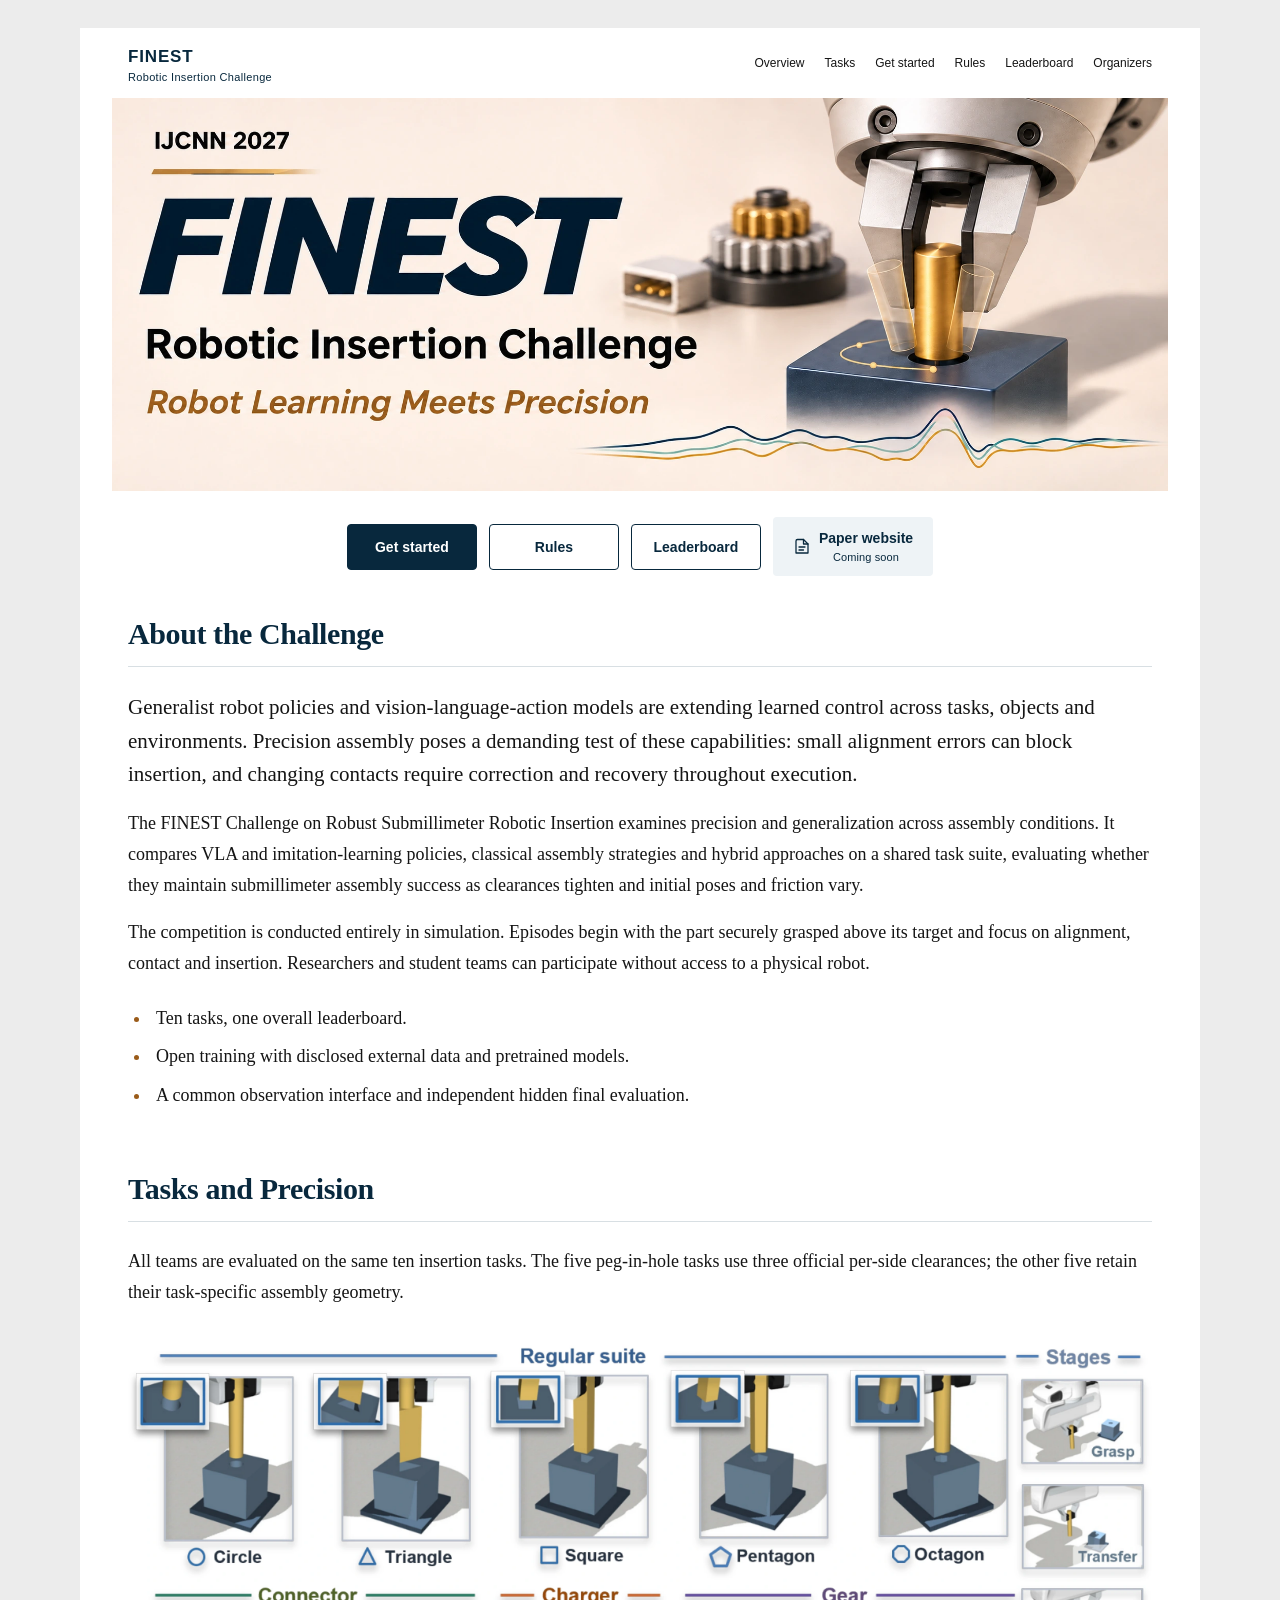
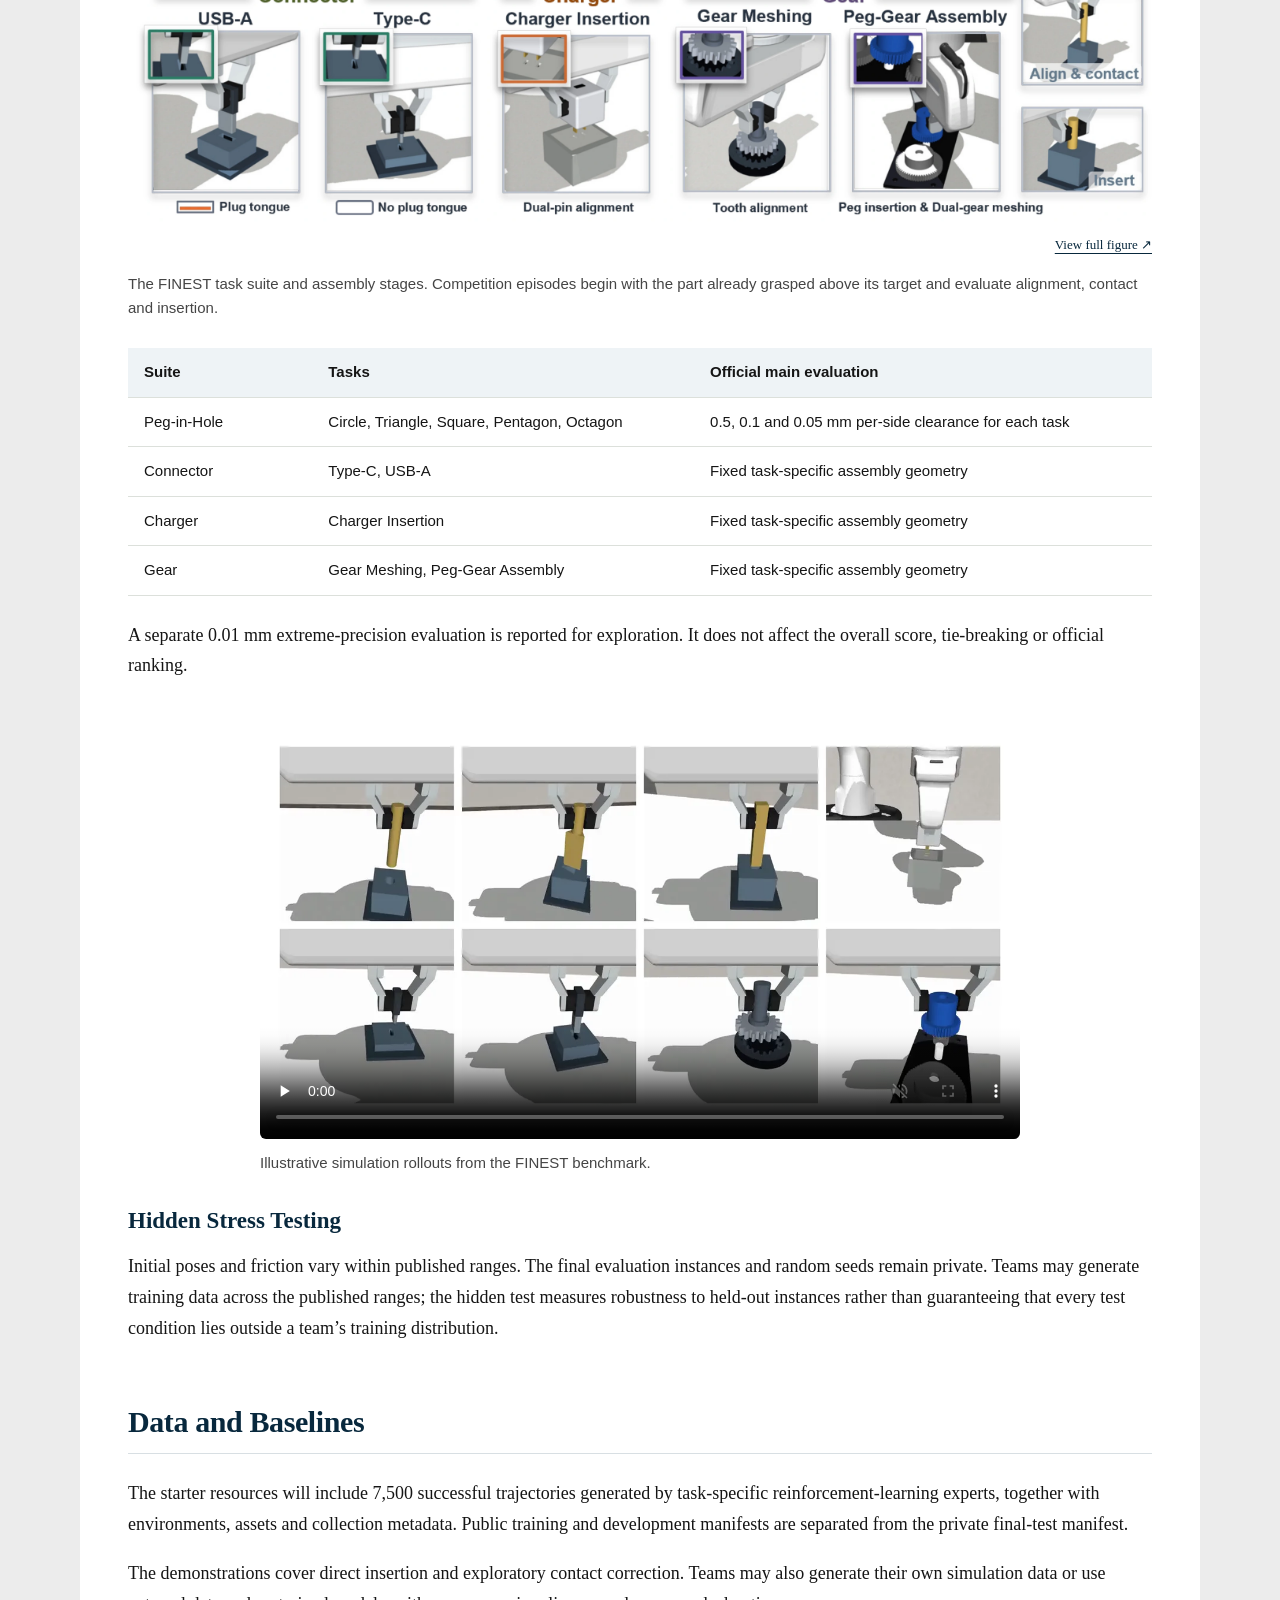
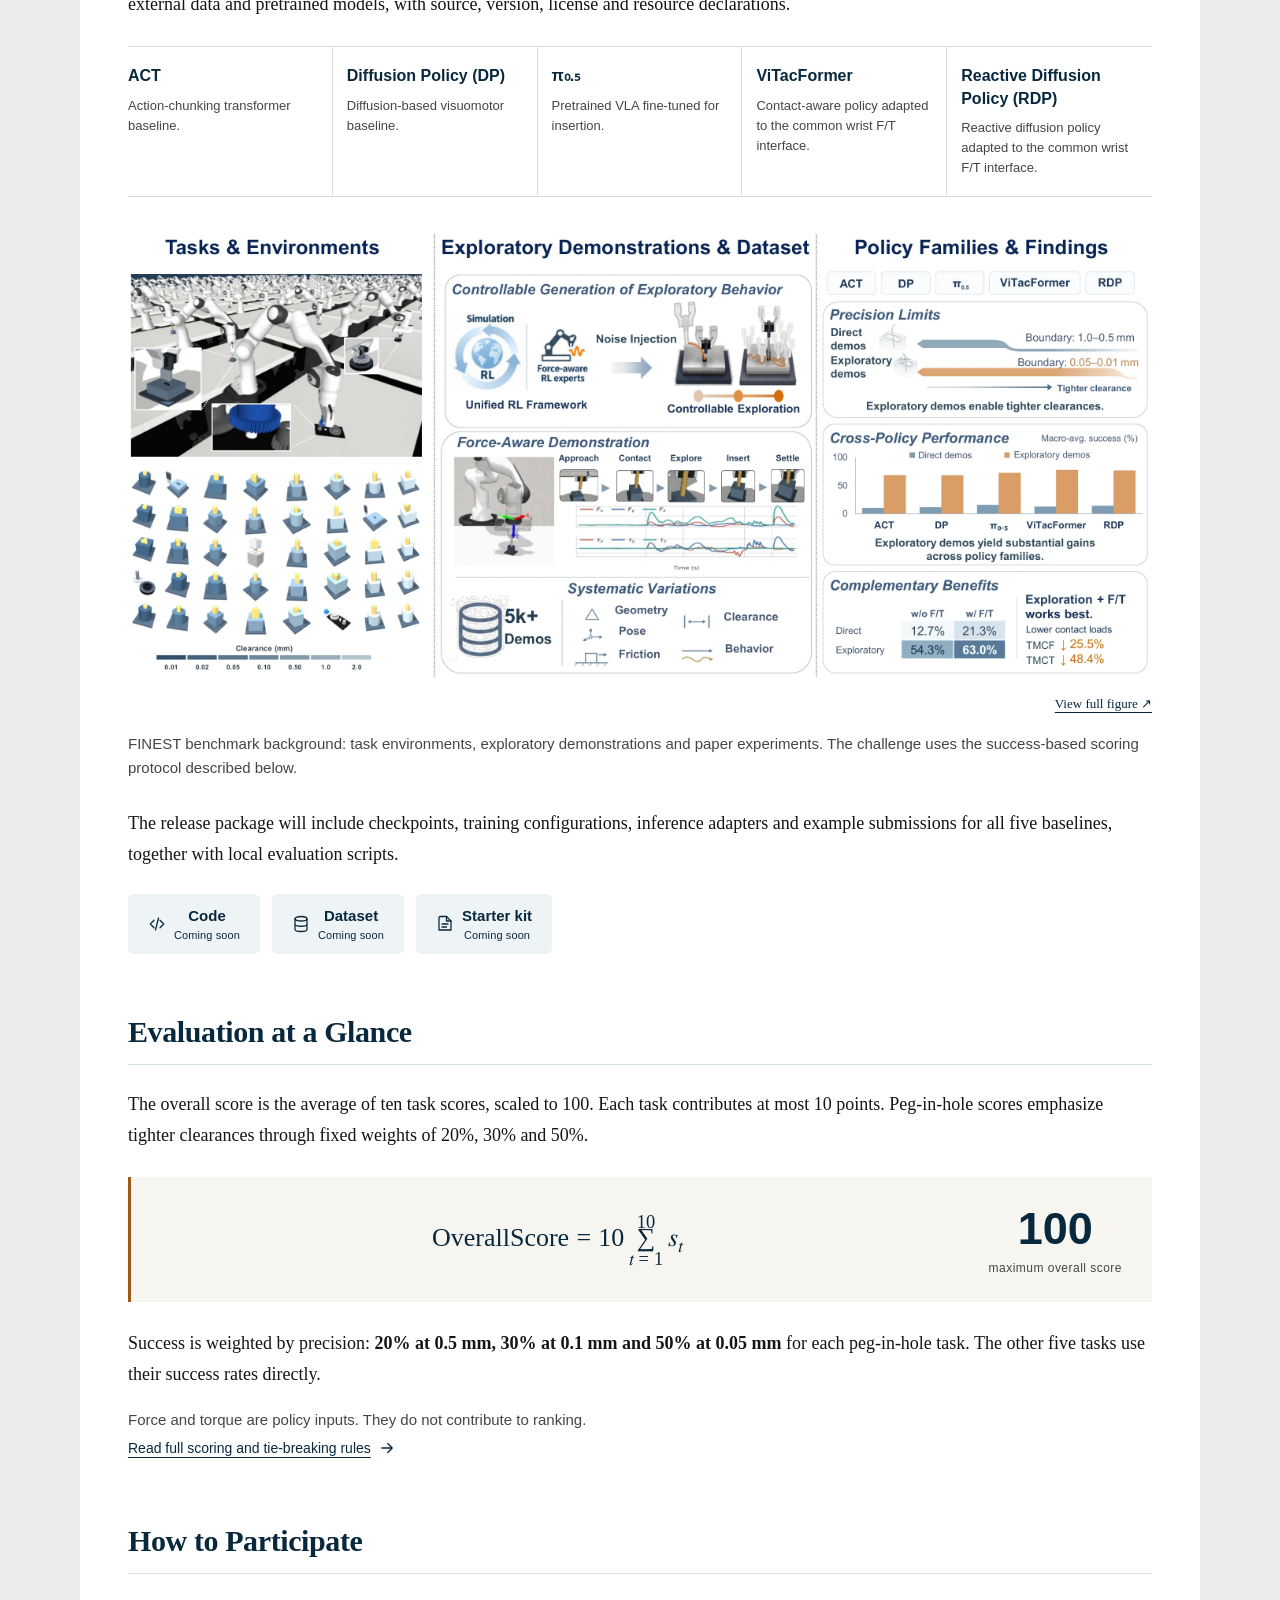
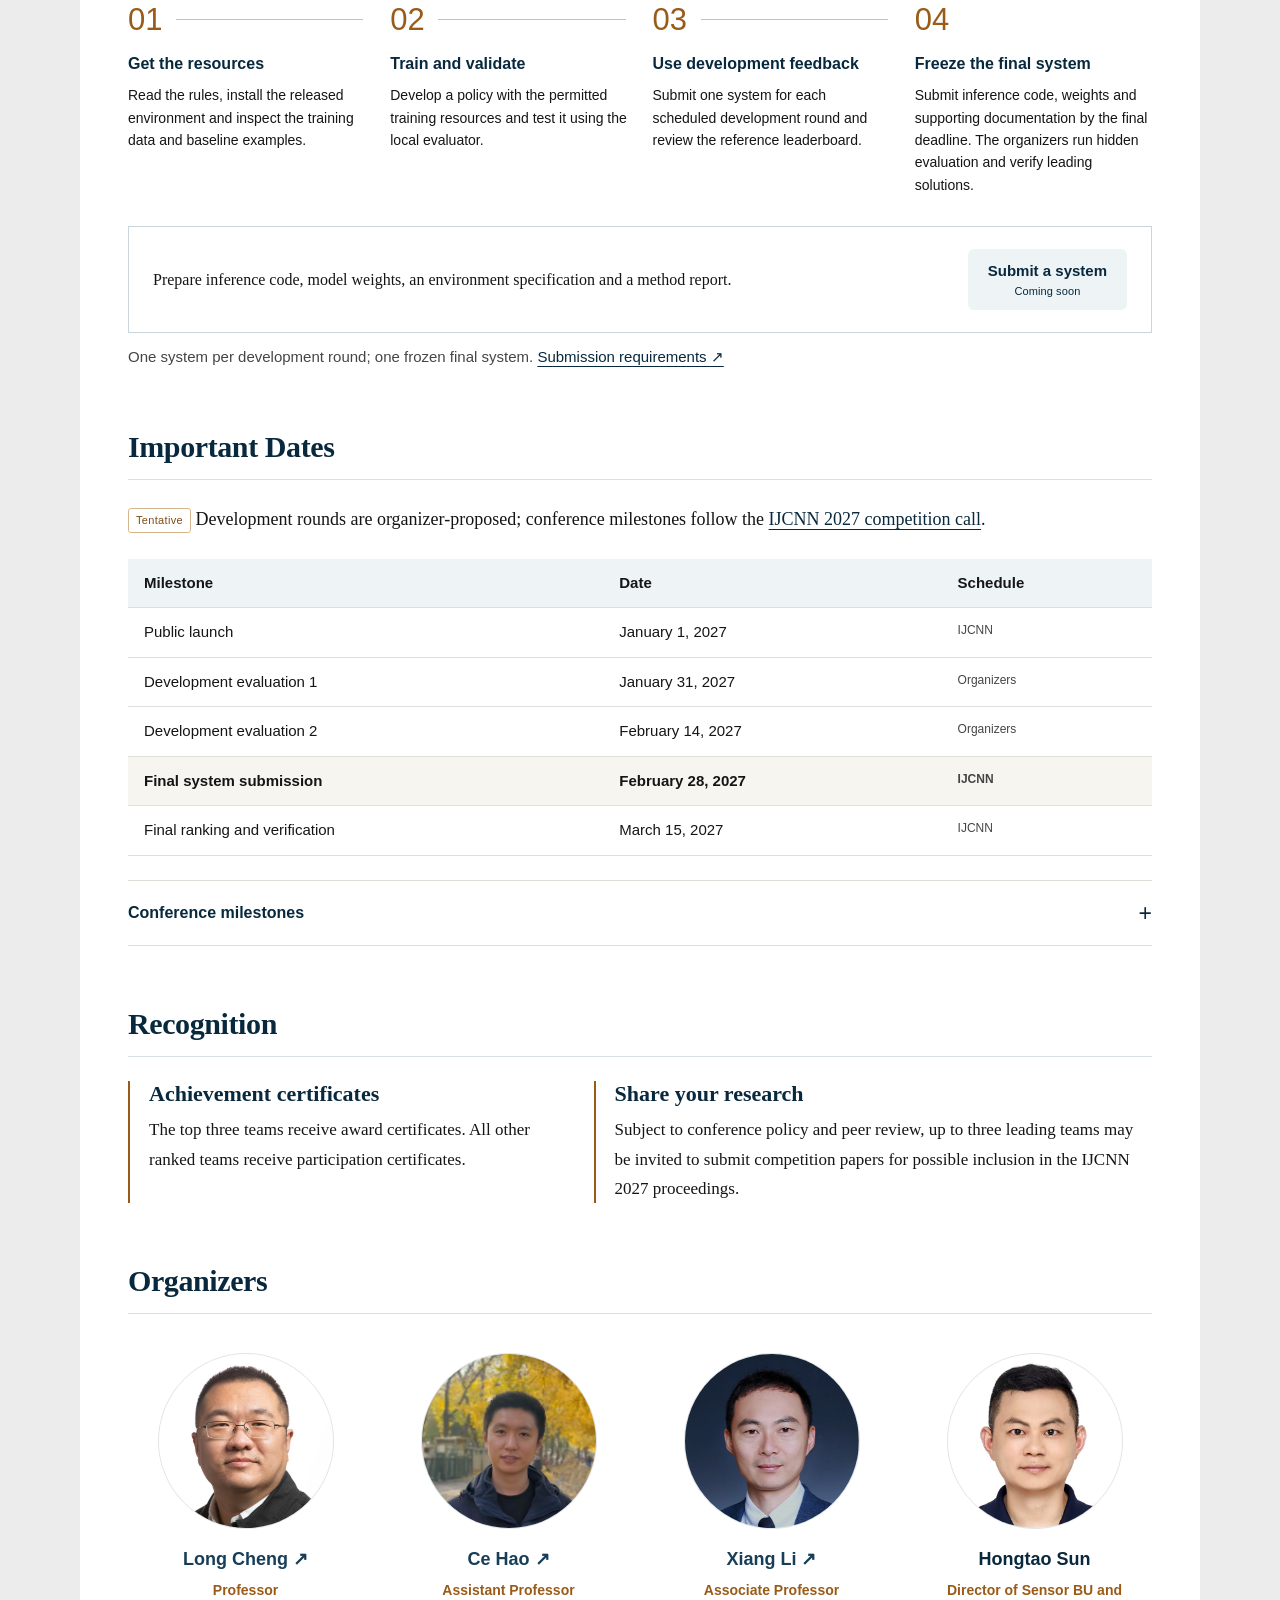
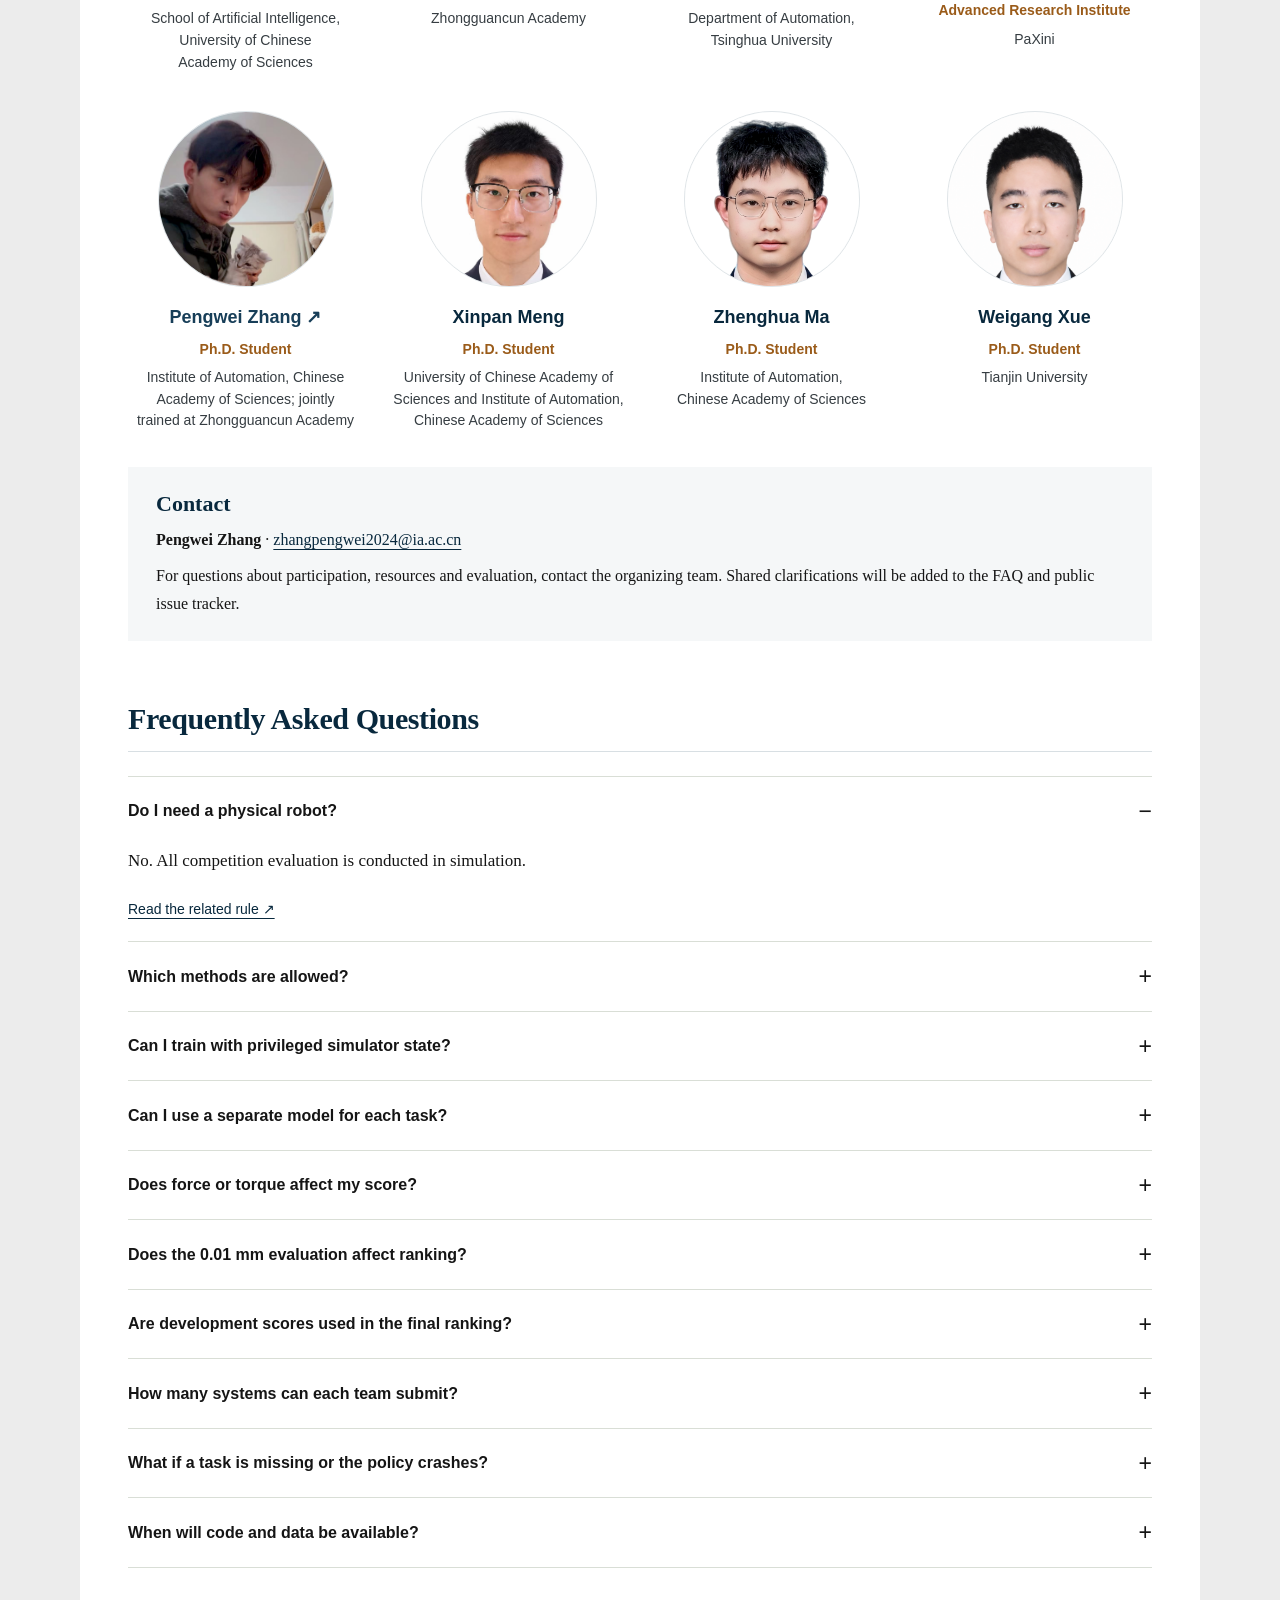
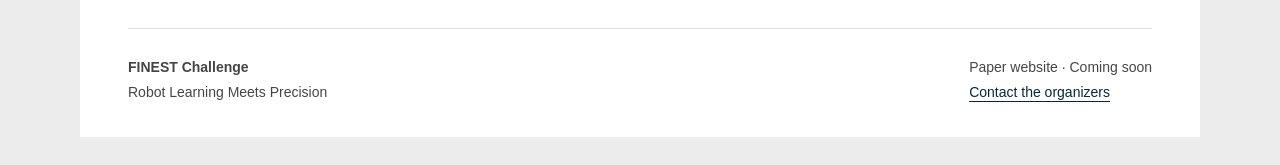
==== commit 10c2dc2f: "Add organizer positions to the challenge website" ====
--- a/docs/index.html
+++ b/docs/index.html
@@ -1,2 +1,2 @@
 <!doctype html>
-<html lang="en"><head><meta charset="utf-8"><meta name="viewport" content="width=device-width,initial-scale=1"><meta name="description" content="Robot Learning Meets Precision. A simulation challenge evaluating robotic insertion across ten tasks under a shared hidden evaluation protocol."><meta name="theme-color" content="#08283d"><meta property="og:title" content="FINEST Challenge | Robust Submillimeter Robotic Insertion"><meta property="og:description" content="Robot Learning Meets Precision. A simulation challenge evaluating robotic insertion across ten tasks under a shared hidden evaluation protocol."><meta property="og:type" content="website"><meta property="og:image" content="https://awilekong.github.io/FINEST-Challenge/assets/A01.webp"><link rel="canonical" href="https://awilekong.github.io/FINEST-Challenge/"><meta property="og:url" content="https://awilekong.github.io/FINEST-Challenge/"><meta name="twitter:card" content="summary_large_image"><title>FINEST Challenge | Robust Submillimeter Robotic Insertion</title><link rel="icon" type="image/svg+xml" href="assets/favicon.svg"><link rel="stylesheet" href="assets/common.css"><link rel="stylesheet" href="assets/challenge.css"><script defer src="assets/common.js"></script><script defer src="assets/challenge.js"></script></head><body><a class="skip-link" href="#main">Skip to content</a><div class="site-page"><header class="challenge-nav"><a class="brand" href="./">FINEST<span>Robotic Insertion Challenge</span></a><button class="mobile-menu" type="button" aria-controls="main-nav" aria-expanded="false">Menu ☰</button><nav id="main-nav" class="nav-links collapsible" aria-label="Main navigation"><a href="#overview" >Overview</a><a href="#tasks" >Tasks</a><a href="#get-started" >Get started</a><a href="rules/" >Rules</a><a href="leaderboard/" >Leaderboard</a><a href="#organizers" >Organizers</a></nav></header><main id="main"><header class="challenge-hero"><img src="assets/A01.webp" width="2056" height="765" alt="FINEST Robotic Insertion Challenge — Robot Learning Meets Precision. Promotional illustration of precision robotic assembly." fetchpriority="high"><div class="hero-mobile-copy"><p class="mobile-title">FINEST Robotic Insertion Challenge</p><p>Robot Learning Meets Precision</p></div><h1 class="sr-only">FINEST Robotic Insertion Challenge</h1></header><div class="button-row challenge-actions"><a class="btn " href="#get-started">Get started</a><a class="btn outline" href="rules/">Rules</a><a class="btn outline" href="leaderboard/">Leaderboard</a><button class="btn soon" type="button" data-soon="Paper website" aria-label="Paper website — Coming soon"><svg class="icon" viewBox="0 0 24 24" fill="none" stroke="currentColor" stroke-width="1.7" stroke-linecap="round" stroke-linejoin="round" aria-hidden="true"><path d="M14 2H6a2 2 0 0 0-2 2v16h16V8z"/><path d="M14 2v6h6M8 12h8M8 16h6"/></svg><span class="button-text">Paper website<small>Coming soon</small></span></button></div><section class="section intro" id="overview"><h2>About the Challenge</h2><p class="lead">Generalist robot policies and vision-language-action models are extending learned control across tasks, objects and environments. Precision assembly poses a demanding test of these capabilities: small alignment errors can block insertion, and changing contacts require correction and recovery throughout execution.</p><p class="">The FINEST Challenge on Robust Submillimeter Robotic Insertion examines precision and generalization across assembly conditions. It compares VLA and imitation-learning policies, classical assembly strategies and hybrid approaches on a shared task suite, evaluating whether they maintain submillimeter assembly success as clearances tighten and initial poses and friction vary.</p><p class="">The competition is conducted entirely in simulation. Episodes begin with the part securely grasped above its target and focus on alignment, contact and insertion. Researchers and student teams can participate without access to a physical robot.</p><ul class="key-facts"><li>Ten tasks, one overall leaderboard.</li><li>Open training with disclosed external data and pretrained models.</li><li>A common observation interface and independent hidden final evaluation.</li></ul></section><section id="tasks" class="section"><h2>Tasks and Precision</h2><p class="">All teams are evaluated on the same ten insertion tasks. The five peg-in-hole tasks use three official per-side clearances; the other five retain their task-specific assembly geometry.</p><figure class=""><img class="figure-image desktop-figure" src="assets/F02.webp" alt="Ten FINEST tasks and assembly stages" loading="lazy" decoding="async" width="2600" height="1236" data-figure="assets/F02.webp" data-caption="Ten FINEST tasks and assembly stages"><div class="mobile-panels task-panels"><img src="assets/F02-task-1.webp" width="450" height="534" alt="Circle" loading="lazy" decoding="async" data-figure="assets/F02.webp" data-caption="Ten FINEST tasks and assembly stages"><img src="assets/F02-task-2.webp" width="450" height="534" alt="Triangle" loading="lazy" decoding="async" data-figure="assets/F02.webp" data-caption="Ten FINEST tasks and assembly stages"><img src="assets/F02-task-3.webp" width="455" height="534" alt="Square" loading="lazy" decoding="async" data-figure="assets/F02.webp" data-caption="Ten FINEST tasks and assembly stages"><img src="assets/F02-task-4.webp" width="445" height="534" alt="Pentagon" loading="lazy" decoding="async" data-figure="assets/F02.webp" data-caption="Ten FINEST tasks and assembly stages"><img src="assets/F02-task-5.webp" width="450" height="534" alt="Octagon" loading="lazy" decoding="async" data-figure="assets/F02.webp" data-caption="Ten FINEST tasks and assembly stages"><img src="assets/F02-task-6.webp" width="450" height="478" alt="USB-A" loading="lazy" decoding="async" data-figure="assets/F02.webp" data-caption="Ten FINEST tasks and assembly stages"><img src="assets/F02-task-7.webp" width="450" height="478" alt="Type-C" loading="lazy" decoding="async" data-figure="assets/F02.webp" data-caption="Ten FINEST tasks and assembly stages"><img src="assets/F02-task-8.webp" width="455" height="478" alt="Charger Insertion" loading="lazy" decoding="async" data-figure="assets/F02.webp" data-caption="Ten FINEST tasks and assembly stages"><img src="assets/F02-task-9.webp" width="445" height="478" alt="Gear Meshing" loading="lazy" decoding="async" data-figure="assets/F02.webp" data-caption="Ten FINEST tasks and assembly stages"><img src="assets/F02-task-10.webp" width="450" height="478" alt="Peg-Gear Assembly" loading="lazy" decoding="async" data-figure="assets/F02.webp" data-caption="Ten FINEST tasks and assembly stages"><img src="assets/F02-stages.webp" width="350" height="1236" alt="Grasp, transfer, align and contact, insert" loading="lazy" decoding="async" data-figure="assets/F02.webp" data-caption="Ten FINEST tasks and assembly stages"></div><div class="figure-actions"><button class="figure-button" type="button" data-figure="assets/F02.webp" data-caption="Ten FINEST tasks and assembly stages">View full figure ↗</button></div><figcaption>The FINEST task suite and assembly stages. Competition episodes begin with the part already grasped above its target and evaluate alignment, contact and insertion.</figcaption></figure><div class="table-scroll" tabindex="0" role="region" aria-label="Competition tasks and official clearances"><table class="precision-table"><caption class="sr-only">Competition tasks and official clearances</caption><thead><tr><th scope="col">Suite</th><th scope="col">Tasks</th><th scope="col">Official main evaluation</th></tr></thead><tbody><tr class=""><th scope="row">Peg-in-Hole</th><td>Circle, Triangle, Square, Pentagon, Octagon</td><td>0.5, 0.1 and 0.05 mm per-side clearance for each task</td></tr><tr class=""><th scope="row">Connector</th><td>Type-C, USB-A</td><td>Fixed task-specific assembly geometry</td></tr><tr class=""><th scope="row">Charger</th><td>Charger Insertion</td><td>Fixed task-specific assembly geometry</td></tr><tr class=""><th scope="row">Gear</th><td>Gear Meshing, Peg-Gear Assembly</td><td>Fixed task-specific assembly geometry</td></tr></tbody></table></div><p class="">A separate 0.01 mm extreme-precision evaluation is reported for exploration. It does not affect the overall score, tie-breaking or official ranking.</p><div class="task-video"><div class="media-frame "><video  controls playsinline muted preload="none" poster="assets/V02-poster.webp" src="assets/V02.mp4" aria-label="Illustrative simulation montage of FINEST tasks"></video></div><p class="caption">Illustrative simulation rollouts from the FINEST benchmark.</p></div><h3>Hidden Stress Testing</h3><p class="">Initial poses and friction vary within published ranges. The final evaluation instances and random seeds remain private. Teams may generate training data across the published ranges; the hidden test measures robustness to held-out instances rather than guaranteeing that every test condition lies outside a team’s training distribution.</p></section><section id="resources" class="section"><h2>Data and Baselines</h2><p class="">The starter resources will include 7,500 successful trajectories generated by task-specific reinforcement-learning experts, together with environments, assets and collection metadata. Public training and development manifests are separated from the private final-test manifest.</p><p class="">The demonstrations cover direct insertion and exploratory contact correction. Teams may also generate their own simulation data or use external data and pretrained models, with source, version, license and resource declarations.</p><div class="baseline-list"><div><strong>ACT</strong><p>Action-chunking transformer baseline.</p></div><div><strong>Diffusion Policy (DP)</strong><p>Diffusion-based visuomotor baseline.</p></div><div><strong>π₀.₅</strong><p>Pretrained VLA fine-tuned for insertion.</p></div><div><strong>ViTacFormer</strong><p>Contact-aware policy adapted to the common wrist F/T interface.</p></div><div><strong>Reactive Diffusion Policy (RDP)</strong><p>Reactive diffusion policy adapted to the common wrist F/T interface.</p></div></div><figure class=""><img class="figure-image " src="assets/A02.webp" alt="FINEST benchmark background" loading="lazy" decoding="async" width="2600" height="1160" data-figure="assets/A02.webp" data-caption="FINEST benchmark background"><div class="figure-actions"><button class="figure-button" type="button" data-figure="assets/A02.webp" data-caption="FINEST benchmark background">View full figure ↗</button></div><figcaption>FINEST benchmark background: task environments, exploratory demonstrations and paper experiments. The challenge uses the success-based scoring protocol described below.</figcaption></figure><p class="">The release package will include checkpoints, training configurations, inference adapters and example submissions for all five baselines, together with local evaluation scripts.</p><div class="button-row resource-actions"><button class="btn soon" type="button" data-soon="Code" aria-label="Code — Coming soon"><svg class="icon" viewBox="0 0 24 24" fill="none" stroke="currentColor" stroke-width="1.7" stroke-linecap="round" stroke-linejoin="round" aria-hidden="true"><path d="m8 7-5 5 5 5m8-10 5 5-5 5M14 4l-4 16"/></svg><span class="button-text">Code<small>Coming soon</small></span></button><button class="btn soon" type="button" data-soon="Dataset" aria-label="Dataset — Coming soon"><svg class="icon" viewBox="0 0 24 24" fill="none" stroke="currentColor" stroke-width="1.7" stroke-linecap="round" stroke-linejoin="round" aria-hidden="true"><ellipse cx="12" cy="5" rx="8" ry="3"/><path d="M4 5v7c0 4 16 4 16 0V5M4 12v7c0 4 16 4 16 0v-7"/></svg><span class="button-text">Dataset<small>Coming soon</small></span></button><button class="btn soon" type="button" data-soon="Starter kit" aria-label="Starter kit — Coming soon"><svg class="icon" viewBox="0 0 24 24" fill="none" stroke="currentColor" stroke-width="1.7" stroke-linecap="round" stroke-linejoin="round" aria-hidden="true"><path d="M14 2H6a2 2 0 0 0-2 2v16h16V8z"/><path d="M14 2v6h6M8 12h8M8 16h6"/></svg><span class="button-text">Starter kit<small>Coming soon</small></span></button></div></section><section id="evaluation" class="section"><h2>Evaluation at a Glance</h2><p class="">The overall score is the average of ten task scores, scaled to 100. Each task contributes at most 10 points. Peg-in-hole scores emphasize tighter clearances through fixed weights of 20%, 30% and 50%.</p><div class="score-box"><div class="score-formula"><math display="block" aria-label="Overall score equals ten times the sum of the ten task scores"><mrow><mi mathvariant="normal">OverallScore</mi><mo>=</mo><mn>10</mn><munderover><mo>∑</mo><mrow><mi>t</mi><mo>=</mo><mn>1</mn></mrow><mn>10</mn></munderover><msub><mi>s</mi><mi>t</mi></msub></mrow></math></div><div class="score-max">100<small>maximum overall score</small></div></div><p>Success is weighted by precision: <strong>20% at 0.5 mm, 30% at 0.1 mm and 50% at 0.05 mm</strong> for each peg-in-hole task. The other five tasks use their success rates directly.</p><p class="caption">Force and torque are policy inputs. They do not contribute to ranking.</p><p><a class="text-link" href="rules/#scoring">Read full scoring and tie-breaking rules <svg class="icon" viewBox="0 0 24 24" fill="none" stroke="currentColor" stroke-width="1.7" stroke-linecap="round" stroke-linejoin="round" aria-hidden="true"><path d="M5 12h14m-6-6 6 6-6 6"/></svg></a></p></section><section id="get-started" class="section"><h2>How to Participate</h2><ol class="steps"><li><h3>Get the resources</h3><p>Read the rules, install the released environment and inspect the training data and baseline examples.</p></li><li><h3>Train and validate</h3><p>Develop a policy with the permitted training resources and test it using the local evaluator.</p></li><li><h3>Use development feedback</h3><p>Submit one system for each scheduled development round and review the reference leaderboard.</p></li><li><h3>Freeze the final system</h3><p>Submit inference code, weights and supporting documentation by the final deadline. The organizers run hidden evaluation and verify leading solutions.</p></li></ol><div class="submission-strip"><p>Prepare inference code, model weights, an environment specification and a method report.</p><button class="btn soon" type="button" data-soon="Submit a system" aria-label="Submit a system — Coming soon"><span class="button-text">Submit a system<small>Coming soon</small></span></button></div><p class="caption">One system per development round; one frozen final system. <a href="rules/#submissions">Submission requirements ↗</a></p></section><section id="dates" class="section"><h2>Important Dates</h2><p><span class="tag">Tentative</span> Development rounds are organizer-proposed; conference milestones follow the <a href="https://ijcnn.org/2027/authors/call-for-competitions">IJCNN 2027 competition call</a>.</p><div class="table-scroll"><table class="dates-table"><thead><tr><th scope="col">Milestone</th><th scope="col">Date</th><th scope="col">Schedule</th></tr></thead><tbody><tr class=""><td>Public launch</td><td><time datetime="2027-01-01">January 1, 2027</time></td><td class="date-source">IJCNN</td></tr><tr class=""><td>Development evaluation 1</td><td><time datetime="2027-01-31">January 31, 2027</time></td><td class="date-source">Organizers</td></tr><tr class=""><td>Development evaluation 2</td><td><time datetime="2027-02-14">February 14, 2027</time></td><td class="date-source">Organizers</td></tr><tr class="deadline"><td>Final system submission</td><td><time datetime="2027-02-28">February 28, 2027</time></td><td class="date-source">IJCNN</td></tr><tr class=""><td>Final ranking and verification</td><td><time datetime="2027-03-15">March 15, 2027</time></td><td class="date-source">IJCNN</td></tr></tbody></table></div><details><summary>Conference milestones</summary><div class="table-scroll"><table class="dates-table"><thead><tr><th scope="col">Milestone</th><th scope="col">Date</th><th scope="col">Schedule</th></tr></thead><tbody><tr class=""><td>Competition paper submission</td><td><time datetime="2027-04-01">April 1, 2027</time></td><td class="date-source">IJCNN</td></tr><tr class=""><td>Paper acceptance notification</td><td><time datetime="2027-04-08">April 8, 2027</time></td><td class="date-source">IJCNN</td></tr><tr class=""><td>Camera-ready upload and registration</td><td><time datetime="2027-04-12">April 12, 2027</time></td><td class="date-source">IJCNN</td></tr><tr class=""><td>Conference competition days</td><td><time datetime="2027-06-15">June 15–17, 2027</time></td><td class="date-source">IJCNN</td></tr></tbody></table></div></details></section><section id="recognition" class="section"><h2>Recognition</h2><div class="recognition"><div><h3>Achievement certificates</h3><p class="">The top three teams receive award certificates. All other ranked teams receive participation certificates.</p></div><div><h3>Share your research</h3><p class="">Subject to conference policy and peer review, up to three leading teams may be invited to submit competition papers for possible inclusion in the IJCNN 2027 proceedings.</p></div></div></section><section id="organizers" class="section"><h2>Organizers</h2><div class="organizers"><article class="organizer"><div class="organizer-portrait"><img src="assets/portraits/long-cheng-casia.jpg" alt="Long Cheng" width="200" height="200" loading="lazy" decoding="async" style="object-position:50% 12%;transform:scale(1.2)"></div><h3><a href="https://people.ucas.ac.cn/~chenglong?language=en">Long Cheng ↗</a></h3><p>School of Artificial Intelligence, University of Chinese Academy of Sciences</p></article><article class="organizer"><div class="organizer-portrait"><img src="assets/portraits/ce-hao.jpg" alt="Ce Hao" width="200" height="200" loading="lazy" decoding="async" style="object-position:50% 48%;transform:scale(2.05)"></div><h3><a href="https://cehao1.github.io/">Ce Hao ↗</a></h3><p>Zhongguancun Academy</p></article><article class="organizer"><div class="organizer-portrait"><img src="assets/portraits/xiang-li.jpg" alt="Xiang Li" width="200" height="200" loading="lazy" decoding="async" style="object-position:50% 30%;transform:scale(1)"></div><h3><a href="https://www.au.tsinghua.edu.cn/en/info/1075/3330.htm">Xiang Li ↗</a></h3><p>Department of Automation, Tsinghua University</p></article><article class="organizer"><div class="organizer-portrait"><img src="assets/portraits/ht-sun.jpg" alt="Hongtao Sun" width="200" height="200" loading="lazy" decoding="async" style="object-position:50% 0%;transform:scale(1)"></div><h3>Hongtao Sun</h3><p>PaXini</p></article><article class="organizer"><div class="organizer-portrait"><img src="assets/portraits/pengwei-zhang.webp" alt="Pengwei Zhang" width="200" height="200" loading="lazy" decoding="async" style="object-position:50% 34%;transform:scale(1.12)"></div><h3><a href="https://awilekong.github.io/">Pengwei Zhang ↗</a></h3><p>Institute of Automation, Chinese Academy of Sciences; jointly trained at Zhongguancun Academy</p></article><article class="organizer"><div class="organizer-portrait"><img src="assets/portraits/xinpan-meng.jpg" alt="Xinpan Meng" width="200" height="200" loading="lazy" decoding="async" style="object-position:50% 50%;transform:scale(1.3)"></div><h3>Xinpan Meng</h3><p>University of Chinese Academy of Sciences and Institute of Automation, Chinese Academy of Sciences</p></article><article class="organizer"><div class="organizer-portrait"><img src="assets/portraits/zhenghua-ma.png" alt="Zhenghua Ma" width="200" height="200" loading="lazy" decoding="async" style="object-position:50% 15%;transform:scale(1)"></div><h3>Zhenghua Ma</h3><p>Institute of Automation, Chinese Academy of Sciences</p></article><article class="organizer"><div class="organizer-portrait"><img src="assets/portraits/weigang-xue-white.png" alt="Weigang Xue" width="200" height="200" loading="lazy" decoding="async" style="object-position:50% 6%;transform:scale(1)"></div><h3>Weigang Xue</h3><p>Tianjin University</p></article></div><div class="contact-block"><h3>Contact</h3><p><strong>Pengwei Zhang</strong> · <a href="mailto:zhangpengwei2024@ia.ac.cn">zhangpengwei2024@ia.ac.cn</a></p><p class="">For questions about participation, resources and evaluation, contact the organizing team. Shared clarifications will be added to the FAQ and public issue tracker.</p></div></section><section id="faq" class="section"><h2>Frequently Asked Questions</h2><div class="faq"><details open><summary>Do I need a physical robot?</summary><p>No. All competition evaluation is conducted in simulation.</p><a class="text-link" href="rules/#scope">Read the related rule ↗</a></details><details ><summary>Which methods are allowed?</summary><p>Classical assembly strategies, imitation learning, reinforcement learning and hybrid methods are welcome through the same interface. External data, pretrained models and self-generated simulation data are allowed with the required disclosures.</p><a class="text-link" href="rules/#training">Read the related rule ↗</a></details><details ><summary>Can I train with privileged simulator state?</summary><p>Yes, during training. At evaluation time, the submitted policy must use only the prescribed observations.</p><a class="text-link" href="rules/#interface">Read the related rule ↗</a></details><details ><summary>Can I use a separate model for each task?</summary><p>Yes. Task-specific policies and unified multi-task policies are both eligible. Submit them as one system for each allowed submission.</p><a class="text-link" href="rules/#training">Read the related rule ↗</a></details><details ><summary>Does force or torque affect my score?</summary><p>No. Wrist force and torque are available as policy inputs. Ranking is based on assembly success.</p><a class="text-link" href="rules/#interface">Read the related rule ↗</a></details><details ><summary>Does the 0.01 mm evaluation affect ranking?</summary><p>No. It is reported separately and never enters the score or tie-breaking procedure.</p><a class="text-link" href="rules/#scoring">Read the related rule ↗</a></details><details ><summary>Are development scores used in the final ranking?</summary><p>No. Independent hidden evaluation of the frozen final system determines the official ranking.</p><a class="text-link" href="rules/#hidden-evaluation">Read the related rule ↗</a></details><details ><summary>How many systems can each team submit?</summary><p>One system per development round and one frozen final system.</p><a class="text-link" href="rules/#submissions">Read the related rule ↗</a></details><details ><summary>What if a task is missing or the policy crashes?</summary><p>The affected episodes count as failures and remain in the denominator. Infrastructure failures are rerun using the original instances and frozen system.</p><a class="text-link" href="rules/#hidden-evaluation">Read the related rule ↗</a></details><details ><summary>When will code and data be available?</summary><p>Release links will be added to the resource section. The frozen evaluation configuration will be published before launch.</p><a class="text-link" href="rules/#release">Read the related rule ↗</a></details></div></section></main><footer class="footer"><p><strong>FINEST Challenge</strong><br>Robot Learning Meets Precision</p><p><span>Paper website · Coming soon</span><br><a href="mailto:zhangpengwei2024@ia.ac.cn">Contact the organizers</a></p></footer></div><dialog id="figure-dialog" class="figure-modal" aria-labelledby="figure-title"><div class="modal-head"><strong id="figure-title">Research figure</strong><div class="modal-controls"><button type="button" data-zoom>Zoom in</button><button type="button" data-close aria-label="Close figure">Close ×</button></div></div><div class="modal-scroll"><img alt=""></div></dialog><div id="status-message" class="toast" role="status" aria-live="polite"></div></body></html>+<html lang="en"><head><meta charset="utf-8"><meta name="viewport" content="width=device-width,initial-scale=1"><meta name="description" content="Robot Learning Meets Precision. A simulation challenge evaluating robotic insertion across ten tasks under a shared hidden evaluation protocol."><meta name="theme-color" content="#08283d"><meta property="og:title" content="FINEST Challenge | Robust Submillimeter Robotic Insertion"><meta property="og:description" content="Robot Learning Meets Precision. A simulation challenge evaluating robotic insertion across ten tasks under a shared hidden evaluation protocol."><meta property="og:type" content="website"><meta property="og:image" content="https://awilekong.github.io/FINEST-Challenge/assets/A01.webp"><link rel="canonical" href="https://awilekong.github.io/FINEST-Challenge/"><meta property="og:url" content="https://awilekong.github.io/FINEST-Challenge/"><meta name="twitter:card" content="summary_large_image"><title>FINEST Challenge | Robust Submillimeter Robotic Insertion</title><link rel="icon" type="image/svg+xml" href="assets/favicon.svg"><link rel="stylesheet" href="assets/common.css"><link rel="stylesheet" href="assets/challenge.css"><script defer src="assets/common.js"></script><script defer src="assets/challenge.js"></script></head><body><a class="skip-link" href="#main">Skip to content</a><div class="site-page"><header class="challenge-nav"><a class="brand" href="./">FINEST<span>Robotic Insertion Challenge</span></a><button class="mobile-menu" type="button" aria-controls="main-nav" aria-expanded="false">Menu ☰</button><nav id="main-nav" class="nav-links collapsible" aria-label="Main navigation"><a href="#overview" >Overview</a><a href="#tasks" >Tasks</a><a href="#get-started" >Get started</a><a href="rules/" >Rules</a><a href="leaderboard/" >Leaderboard</a><a href="#organizers" >Organizers</a></nav></header><main id="main"><header class="challenge-hero"><img src="assets/A01.webp" width="2056" height="765" alt="FINEST Robotic Insertion Challenge — Robot Learning Meets Precision. Promotional illustration of precision robotic assembly." fetchpriority="high"><div class="hero-mobile-copy"><p class="mobile-title">FINEST Robotic Insertion Challenge</p><p>Robot Learning Meets Precision</p></div><h1 class="sr-only">FINEST Robotic Insertion Challenge</h1></header><div class="button-row challenge-actions"><a class="btn " href="#get-started">Get started</a><a class="btn outline" href="rules/">Rules</a><a class="btn outline" href="leaderboard/">Leaderboard</a><button class="btn soon" type="button" data-soon="Paper website" aria-label="Paper website — Coming soon"><svg class="icon" viewBox="0 0 24 24" fill="none" stroke="currentColor" stroke-width="1.7" stroke-linecap="round" stroke-linejoin="round" aria-hidden="true"><path d="M14 2H6a2 2 0 0 0-2 2v16h16V8z"/><path d="M14 2v6h6M8 12h8M8 16h6"/></svg><span class="button-text">Paper website<small>Coming soon</small></span></button></div><section class="section intro" id="overview"><h2>About the Challenge</h2><p class="lead">Generalist robot policies and vision-language-action models are extending learned control across tasks, objects and environments. Precision assembly poses a demanding test of these capabilities: small alignment errors can block insertion, and changing contacts require correction and recovery throughout execution.</p><p class="">The FINEST Challenge on Robust Submillimeter Robotic Insertion examines precision and generalization across assembly conditions. It compares VLA and imitation-learning policies, classical assembly strategies and hybrid approaches on a shared task suite, evaluating whether they maintain submillimeter assembly success as clearances tighten and initial poses and friction vary.</p><p class="">The competition is conducted entirely in simulation. Episodes begin with the part securely grasped above its target and focus on alignment, contact and insertion. Researchers and student teams can participate without access to a physical robot.</p><ul class="key-facts"><li>Ten tasks, one overall leaderboard.</li><li>Open training with disclosed external data and pretrained models.</li><li>A common observation interface and independent hidden final evaluation.</li></ul></section><section id="tasks" class="section"><h2>Tasks and Precision</h2><p class="">All teams are evaluated on the same ten insertion tasks. The five peg-in-hole tasks use three official per-side clearances; the other five retain their task-specific assembly geometry.</p><figure class=""><img class="figure-image desktop-figure" src="assets/F02.webp" alt="Ten FINEST tasks and assembly stages" loading="lazy" decoding="async" width="2600" height="1236" data-figure="assets/F02.webp" data-caption="Ten FINEST tasks and assembly stages"><div class="mobile-panels task-panels"><img src="assets/F02-task-1.webp" width="450" height="534" alt="Circle" loading="lazy" decoding="async" data-figure="assets/F02.webp" data-caption="Ten FINEST tasks and assembly stages"><img src="assets/F02-task-2.webp" width="450" height="534" alt="Triangle" loading="lazy" decoding="async" data-figure="assets/F02.webp" data-caption="Ten FINEST tasks and assembly stages"><img src="assets/F02-task-3.webp" width="455" height="534" alt="Square" loading="lazy" decoding="async" data-figure="assets/F02.webp" data-caption="Ten FINEST tasks and assembly stages"><img src="assets/F02-task-4.webp" width="445" height="534" alt="Pentagon" loading="lazy" decoding="async" data-figure="assets/F02.webp" data-caption="Ten FINEST tasks and assembly stages"><img src="assets/F02-task-5.webp" width="450" height="534" alt="Octagon" loading="lazy" decoding="async" data-figure="assets/F02.webp" data-caption="Ten FINEST tasks and assembly stages"><img src="assets/F02-task-6.webp" width="450" height="478" alt="USB-A" loading="lazy" decoding="async" data-figure="assets/F02.webp" data-caption="Ten FINEST tasks and assembly stages"><img src="assets/F02-task-7.webp" width="450" height="478" alt="Type-C" loading="lazy" decoding="async" data-figure="assets/F02.webp" data-caption="Ten FINEST tasks and assembly stages"><img src="assets/F02-task-8.webp" width="455" height="478" alt="Charger Insertion" loading="lazy" decoding="async" data-figure="assets/F02.webp" data-caption="Ten FINEST tasks and assembly stages"><img src="assets/F02-task-9.webp" width="445" height="478" alt="Gear Meshing" loading="lazy" decoding="async" data-figure="assets/F02.webp" data-caption="Ten FINEST tasks and assembly stages"><img src="assets/F02-task-10.webp" width="450" height="478" alt="Peg-Gear Assembly" loading="lazy" decoding="async" data-figure="assets/F02.webp" data-caption="Ten FINEST tasks and assembly stages"><img src="assets/F02-stages.webp" width="350" height="1236" alt="Grasp, transfer, align and contact, insert" loading="lazy" decoding="async" data-figure="assets/F02.webp" data-caption="Ten FINEST tasks and assembly stages"></div><div class="figure-actions"><button class="figure-button" type="button" data-figure="assets/F02.webp" data-caption="Ten FINEST tasks and assembly stages">View full figure ↗</button></div><figcaption>The FINEST task suite and assembly stages. Competition episodes begin with the part already grasped above its target and evaluate alignment, contact and insertion.</figcaption></figure><div class="table-scroll" tabindex="0" role="region" aria-label="Competition tasks and official clearances"><table class="precision-table"><caption class="sr-only">Competition tasks and official clearances</caption><thead><tr><th scope="col">Suite</th><th scope="col">Tasks</th><th scope="col">Official main evaluation</th></tr></thead><tbody><tr class=""><th scope="row">Peg-in-Hole</th><td>Circle, Triangle, Square, Pentagon, Octagon</td><td>0.5, 0.1 and 0.05 mm per-side clearance for each task</td></tr><tr class=""><th scope="row">Connector</th><td>Type-C, USB-A</td><td>Fixed task-specific assembly geometry</td></tr><tr class=""><th scope="row">Charger</th><td>Charger Insertion</td><td>Fixed task-specific assembly geometry</td></tr><tr class=""><th scope="row">Gear</th><td>Gear Meshing, Peg-Gear Assembly</td><td>Fixed task-specific assembly geometry</td></tr></tbody></table></div><p class="">A separate 0.01 mm extreme-precision evaluation is reported for exploration. It does not affect the overall score, tie-breaking or official ranking.</p><div class="task-video"><div class="media-frame "><video  controls playsinline muted preload="none" poster="assets/V02-poster.webp" src="assets/V02.mp4" aria-label="Illustrative simulation montage of FINEST tasks"></video></div><p class="caption">Illustrative simulation rollouts from the FINEST benchmark.</p></div><h3>Hidden Stress Testing</h3><p class="">Initial poses and friction vary within published ranges. The final evaluation instances and random seeds remain private. Teams may generate training data across the published ranges; the hidden test measures robustness to held-out instances rather than guaranteeing that every test condition lies outside a team’s training distribution.</p></section><section id="resources" class="section"><h2>Data and Baselines</h2><p class="">The starter resources will include 7,500 successful trajectories generated by task-specific reinforcement-learning experts, together with environments, assets and collection metadata. Public training and development manifests are separated from the private final-test manifest.</p><p class="">The demonstrations cover direct insertion and exploratory contact correction. Teams may also generate their own simulation data or use external data and pretrained models, with source, version, license and resource declarations.</p><div class="baseline-list"><div><strong>ACT</strong><p>Action-chunking transformer baseline.</p></div><div><strong>Diffusion Policy (DP)</strong><p>Diffusion-based visuomotor baseline.</p></div><div><strong>π₀.₅</strong><p>Pretrained VLA fine-tuned for insertion.</p></div><div><strong>ViTacFormer</strong><p>Contact-aware policy adapted to the common wrist F/T interface.</p></div><div><strong>Reactive Diffusion Policy (RDP)</strong><p>Reactive diffusion policy adapted to the common wrist F/T interface.</p></div></div><figure class=""><img class="figure-image " src="assets/A02.webp" alt="FINEST benchmark background" loading="lazy" decoding="async" width="2600" height="1160" data-figure="assets/A02.webp" data-caption="FINEST benchmark background"><div class="figure-actions"><button class="figure-button" type="button" data-figure="assets/A02.webp" data-caption="FINEST benchmark background">View full figure ↗</button></div><figcaption>FINEST benchmark background: task environments, exploratory demonstrations and paper experiments. The challenge uses the success-based scoring protocol described below.</figcaption></figure><p class="">The release package will include checkpoints, training configurations, inference adapters and example submissions for all five baselines, together with local evaluation scripts.</p><div class="button-row resource-actions"><button class="btn soon" type="button" data-soon="Code" aria-label="Code — Coming soon"><svg class="icon" viewBox="0 0 24 24" fill="none" stroke="currentColor" stroke-width="1.7" stroke-linecap="round" stroke-linejoin="round" aria-hidden="true"><path d="m8 7-5 5 5 5m8-10 5 5-5 5M14 4l-4 16"/></svg><span class="button-text">Code<small>Coming soon</small></span></button><button class="btn soon" type="button" data-soon="Dataset" aria-label="Dataset — Coming soon"><svg class="icon" viewBox="0 0 24 24" fill="none" stroke="currentColor" stroke-width="1.7" stroke-linecap="round" stroke-linejoin="round" aria-hidden="true"><ellipse cx="12" cy="5" rx="8" ry="3"/><path d="M4 5v7c0 4 16 4 16 0V5M4 12v7c0 4 16 4 16 0v-7"/></svg><span class="button-text">Dataset<small>Coming soon</small></span></button><button class="btn soon" type="button" data-soon="Starter kit" aria-label="Starter kit — Coming soon"><svg class="icon" viewBox="0 0 24 24" fill="none" stroke="currentColor" stroke-width="1.7" stroke-linecap="round" stroke-linejoin="round" aria-hidden="true"><path d="M14 2H6a2 2 0 0 0-2 2v16h16V8z"/><path d="M14 2v6h6M8 12h8M8 16h6"/></svg><span class="button-text">Starter kit<small>Coming soon</small></span></button></div></section><section id="evaluation" class="section"><h2>Evaluation at a Glance</h2><p class="">The overall score is the average of ten task scores, scaled to 100. Each task contributes at most 10 points. Peg-in-hole scores emphasize tighter clearances through fixed weights of 20%, 30% and 50%.</p><div class="score-box"><div class="score-formula"><math display="block" aria-label="Overall score equals ten times the sum of the ten task scores"><mrow><mi mathvariant="normal">OverallScore</mi><mo>=</mo><mn>10</mn><munderover><mo>∑</mo><mrow><mi>t</mi><mo>=</mo><mn>1</mn></mrow><mn>10</mn></munderover><msub><mi>s</mi><mi>t</mi></msub></mrow></math></div><div class="score-max">100<small>maximum overall score</small></div></div><p>Success is weighted by precision: <strong>20% at 0.5 mm, 30% at 0.1 mm and 50% at 0.05 mm</strong> for each peg-in-hole task. The other five tasks use their success rates directly.</p><p class="caption">Force and torque are policy inputs. They do not contribute to ranking.</p><p><a class="text-link" href="rules/#scoring">Read full scoring and tie-breaking rules <svg class="icon" viewBox="0 0 24 24" fill="none" stroke="currentColor" stroke-width="1.7" stroke-linecap="round" stroke-linejoin="round" aria-hidden="true"><path d="M5 12h14m-6-6 6 6-6 6"/></svg></a></p></section><section id="get-started" class="section"><h2>How to Participate</h2><ol class="steps"><li><h3>Get the resources</h3><p>Read the rules, install the released environment and inspect the training data and baseline examples.</p></li><li><h3>Train and validate</h3><p>Develop a policy with the permitted training resources and test it using the local evaluator.</p></li><li><h3>Use development feedback</h3><p>Submit one system for each scheduled development round and review the reference leaderboard.</p></li><li><h3>Freeze the final system</h3><p>Submit inference code, weights and supporting documentation by the final deadline. The organizers run hidden evaluation and verify leading solutions.</p></li></ol><div class="submission-strip"><p>Prepare inference code, model weights, an environment specification and a method report.</p><button class="btn soon" type="button" data-soon="Submit a system" aria-label="Submit a system — Coming soon"><span class="button-text">Submit a system<small>Coming soon</small></span></button></div><p class="caption">One system per development round; one frozen final system. <a href="rules/#submissions">Submission requirements ↗</a></p></section><section id="dates" class="section"><h2>Important Dates</h2><p><span class="tag">Tentative</span> Development rounds are organizer-proposed; conference milestones follow the <a href="https://ijcnn.org/2027/authors/call-for-competitions">IJCNN 2027 competition call</a>.</p><div class="table-scroll"><table class="dates-table"><thead><tr><th scope="col">Milestone</th><th scope="col">Date</th><th scope="col">Schedule</th></tr></thead><tbody><tr class=""><td>Public launch</td><td><time datetime="2027-01-01">January 1, 2027</time></td><td class="date-source">IJCNN</td></tr><tr class=""><td>Development evaluation 1</td><td><time datetime="2027-01-31">January 31, 2027</time></td><td class="date-source">Organizers</td></tr><tr class=""><td>Development evaluation 2</td><td><time datetime="2027-02-14">February 14, 2027</time></td><td class="date-source">Organizers</td></tr><tr class="deadline"><td>Final system submission</td><td><time datetime="2027-02-28">February 28, 2027</time></td><td class="date-source">IJCNN</td></tr><tr class=""><td>Final ranking and verification</td><td><time datetime="2027-03-15">March 15, 2027</time></td><td class="date-source">IJCNN</td></tr></tbody></table></div><details><summary>Conference milestones</summary><div class="table-scroll"><table class="dates-table"><thead><tr><th scope="col">Milestone</th><th scope="col">Date</th><th scope="col">Schedule</th></tr></thead><tbody><tr class=""><td>Competition paper submission</td><td><time datetime="2027-04-01">April 1, 2027</time></td><td class="date-source">IJCNN</td></tr><tr class=""><td>Paper acceptance notification</td><td><time datetime="2027-04-08">April 8, 2027</time></td><td class="date-source">IJCNN</td></tr><tr class=""><td>Camera-ready upload and registration</td><td><time datetime="2027-04-12">April 12, 2027</time></td><td class="date-source">IJCNN</td></tr><tr class=""><td>Conference competition days</td><td><time datetime="2027-06-15">June 15–17, 2027</time></td><td class="date-source">IJCNN</td></tr></tbody></table></div></details></section><section id="recognition" class="section"><h2>Recognition</h2><div class="recognition"><div><h3>Achievement certificates</h3><p class="">The top three teams receive award certificates. All other ranked teams receive participation certificates.</p></div><div><h3>Share your research</h3><p class="">Subject to conference policy and peer review, up to three leading teams may be invited to submit competition papers for possible inclusion in the IJCNN 2027 proceedings.</p></div></div></section><section id="organizers" class="section"><h2>Organizers</h2><div class="organizers"><article class="organizer"><div class="organizer-portrait"><img src="assets/portraits/long-cheng-casia.jpg" alt="Long Cheng" width="200" height="200" loading="lazy" decoding="async" style="object-position:50% 12%;transform:scale(1.2)"></div><h3><a href="https://people.ucas.ac.cn/~chenglong?language=en">Long Cheng ↗</a></h3><p class="organizer-position">Professor</p><p>School of Artificial Intelligence, University of Chinese Academy of Sciences</p></article><article class="organizer"><div class="organizer-portrait"><img src="assets/portraits/ce-hao.jpg" alt="Ce Hao" width="200" height="200" loading="lazy" decoding="async" style="object-position:50% 48%;transform:scale(2.05)"></div><h3><a href="https://cehao1.github.io/">Ce Hao ↗</a></h3><p class="organizer-position">Assistant Professor</p><p>Zhongguancun Academy</p></article><article class="organizer"><div class="organizer-portrait"><img src="assets/portraits/xiang-li.jpg" alt="Xiang Li" width="200" height="200" loading="lazy" decoding="async" style="object-position:50% 30%;transform:scale(1)"></div><h3><a href="https://www.au.tsinghua.edu.cn/en/info/1075/3330.htm">Xiang Li ↗</a></h3><p class="organizer-position">Associate Professor</p><p>Department of Automation, Tsinghua University</p></article><article class="organizer"><div class="organizer-portrait"><img src="assets/portraits/ht-sun.jpg" alt="Hongtao Sun" width="200" height="200" loading="lazy" decoding="async" style="object-position:50% 0%;transform:scale(1)"></div><h3>Hongtao Sun</h3><p class="organizer-position">Director of Sensor BU and Advanced Research Institute</p><p>PaXini</p></article><article class="organizer"><div class="organizer-portrait"><img src="assets/portraits/pengwei-zhang.webp" alt="Pengwei Zhang" width="200" height="200" loading="lazy" decoding="async" style="object-position:50% 34%;transform:scale(1.12)"></div><h3><a href="https://awilekong.github.io/">Pengwei Zhang ↗</a></h3><p class="organizer-position">Ph.D. Student</p><p>Institute of Automation, Chinese Academy of Sciences; jointly trained at Zhongguancun Academy</p></article><article class="organizer"><div class="organizer-portrait"><img src="assets/portraits/xinpan-meng.jpg" alt="Xinpan Meng" width="200" height="200" loading="lazy" decoding="async" style="object-position:50% 50%;transform:scale(1.3)"></div><h3>Xinpan Meng</h3><p class="organizer-position">Ph.D. Student</p><p>University of Chinese Academy of Sciences and Institute of Automation, Chinese Academy of Sciences</p></article><article class="organizer"><div class="organizer-portrait"><img src="assets/portraits/zhenghua-ma.png" alt="Zhenghua Ma" width="200" height="200" loading="lazy" decoding="async" style="object-position:50% 15%;transform:scale(1)"></div><h3>Zhenghua Ma</h3><p class="organizer-position">Ph.D. Student</p><p>Institute of Automation, Chinese Academy of Sciences</p></article><article class="organizer"><div class="organizer-portrait"><img src="assets/portraits/weigang-xue-white.png" alt="Weigang Xue" width="200" height="200" loading="lazy" decoding="async" style="object-position:50% 6%;transform:scale(1)"></div><h3>Weigang Xue</h3><p class="organizer-position">Ph.D. Student</p><p>Tianjin University</p></article></div><div class="contact-block"><h3>Contact</h3><p><strong>Pengwei Zhang</strong> · <a href="mailto:zhangpengwei2024@ia.ac.cn">zhangpengwei2024@ia.ac.cn</a></p><p class="">For questions about participation, resources and evaluation, contact the organizing team. Shared clarifications will be added to the FAQ and public issue tracker.</p></div></section><section id="faq" class="section"><h2>Frequently Asked Questions</h2><div class="faq"><details open><summary>Do I need a physical robot?</summary><p>No. All competition evaluation is conducted in simulation.</p><a class="text-link" href="rules/#scope">Read the related rule ↗</a></details><details ><summary>Which methods are allowed?</summary><p>Classical assembly strategies, imitation learning, reinforcement learning and hybrid methods are welcome through the same interface. External data, pretrained models and self-generated simulation data are allowed with the required disclosures.</p><a class="text-link" href="rules/#training">Read the related rule ↗</a></details><details ><summary>Can I train with privileged simulator state?</summary><p>Yes, during training. At evaluation time, the submitted policy must use only the prescribed observations.</p><a class="text-link" href="rules/#interface">Read the related rule ↗</a></details><details ><summary>Can I use a separate model for each task?</summary><p>Yes. Task-specific policies and unified multi-task policies are both eligible. Submit them as one system for each allowed submission.</p><a class="text-link" href="rules/#training">Read the related rule ↗</a></details><details ><summary>Does force or torque affect my score?</summary><p>No. Wrist force and torque are available as policy inputs. Ranking is based on assembly success.</p><a class="text-link" href="rules/#interface">Read the related rule ↗</a></details><details ><summary>Does the 0.01 mm evaluation affect ranking?</summary><p>No. It is reported separately and never enters the score or tie-breaking procedure.</p><a class="text-link" href="rules/#scoring">Read the related rule ↗</a></details><details ><summary>Are development scores used in the final ranking?</summary><p>No. Independent hidden evaluation of the frozen final system determines the official ranking.</p><a class="text-link" href="rules/#hidden-evaluation">Read the related rule ↗</a></details><details ><summary>How many systems can each team submit?</summary><p>One system per development round and one frozen final system.</p><a class="text-link" href="rules/#submissions">Read the related rule ↗</a></details><details ><summary>What if a task is missing or the policy crashes?</summary><p>The affected episodes count as failures and remain in the denominator. Infrastructure failures are rerun using the original instances and frozen system.</p><a class="text-link" href="rules/#hidden-evaluation">Read the related rule ↗</a></details><details ><summary>When will code and data be available?</summary><p>Release links will be added to the resource section. The frozen evaluation configuration will be published before launch.</p><a class="text-link" href="rules/#release">Read the related rule ↗</a></details></div></section></main><footer class="footer"><p><strong>FINEST Challenge</strong><br>Robot Learning Meets Precision</p><p><span>Paper website · Coming soon</span><br><a href="mailto:zhangpengwei2024@ia.ac.cn">Contact the organizers</a></p></footer></div><dialog id="figure-dialog" class="figure-modal" aria-labelledby="figure-title"><div class="modal-head"><strong id="figure-title">Research figure</strong><div class="modal-controls"><button type="button" data-zoom>Zoom in</button><button type="button" data-close aria-label="Close figure">Close ×</button></div></div><div class="modal-scroll"><img alt=""></div></dialog><div id="status-message" class="toast" role="status" aria-live="polite"></div></body></html>
--- a/docs/assets/challenge.css
+++ b/docs/assets/challenge.css
@@ -11,6 +11,7 @@
 .organizer h3 a{color:#173e58;text-decoration:none}
 .organizer h3 a:hover{text-decoration:underline;text-underline-offset:4px}
 .organizer p{font:14px/1.55 Arial,Helvetica,sans-serif;color:#363d42;max-width:235px;margin:auto;text-wrap:balance}
+.organizer .organizer-position{font-size:14px;font-weight:600;line-height:1.45;color:var(--gold);margin:0 auto 8px}
 .portrait-initials{display:grid;place-items:center;background:#edf1f3;color:#557181;font:400 42px/1 Georgia,serif;letter-spacing:.03em}
 @media(min-width:768px) and (max-width:1023px){.organizers{grid-template-columns:repeat(4,minmax(0,1fr));gap:30px 20px}.organizer-portrait{width:140px;height:auto}.organizer h3{font-size:16px}.organizer p{font-size:12px}}
 @media(max-width:767px){.organizers{grid-template-columns:repeat(2,minmax(0,1fr));gap:30px 20px}.organizer-portrait{width:140px;height:auto;margin-bottom:14px}.organizer h3{font-size:16px}.organizer p{font-size:12px;line-height:1.5}.portrait-initials{font-size:34px}}
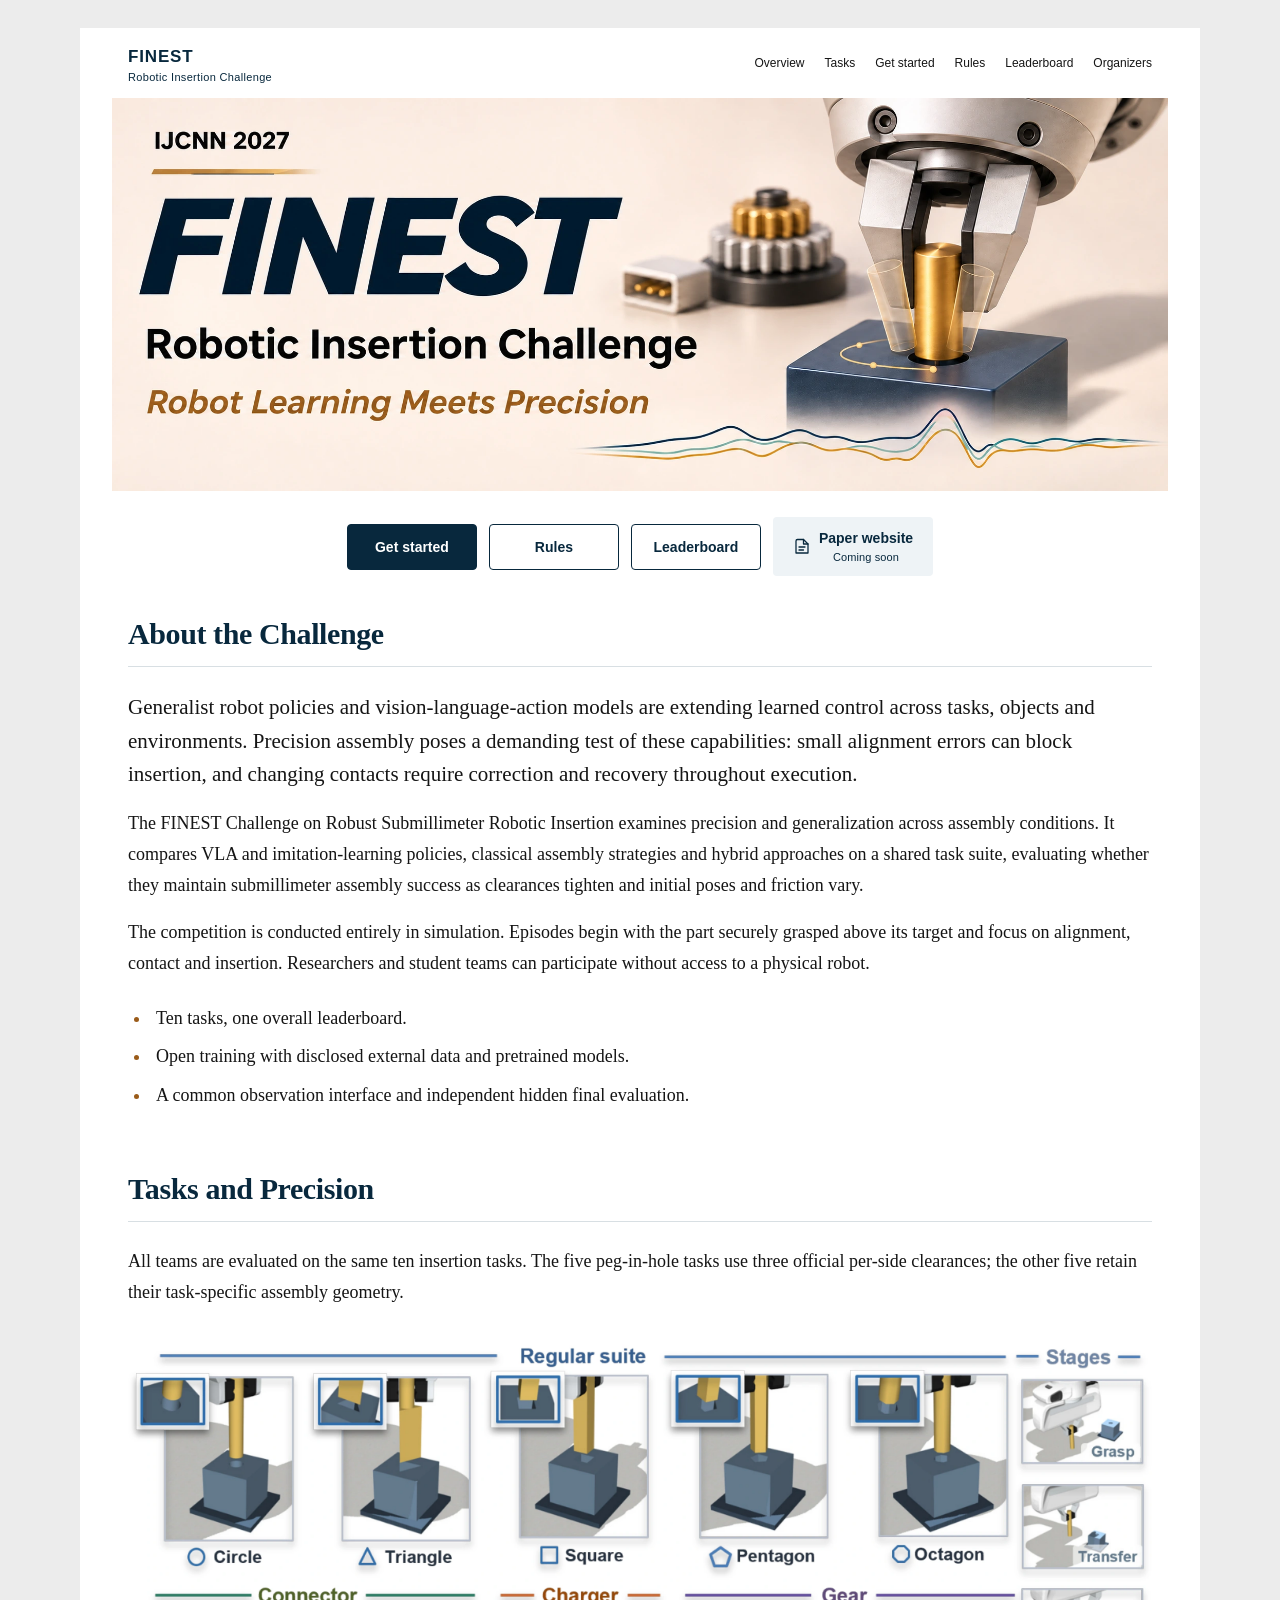
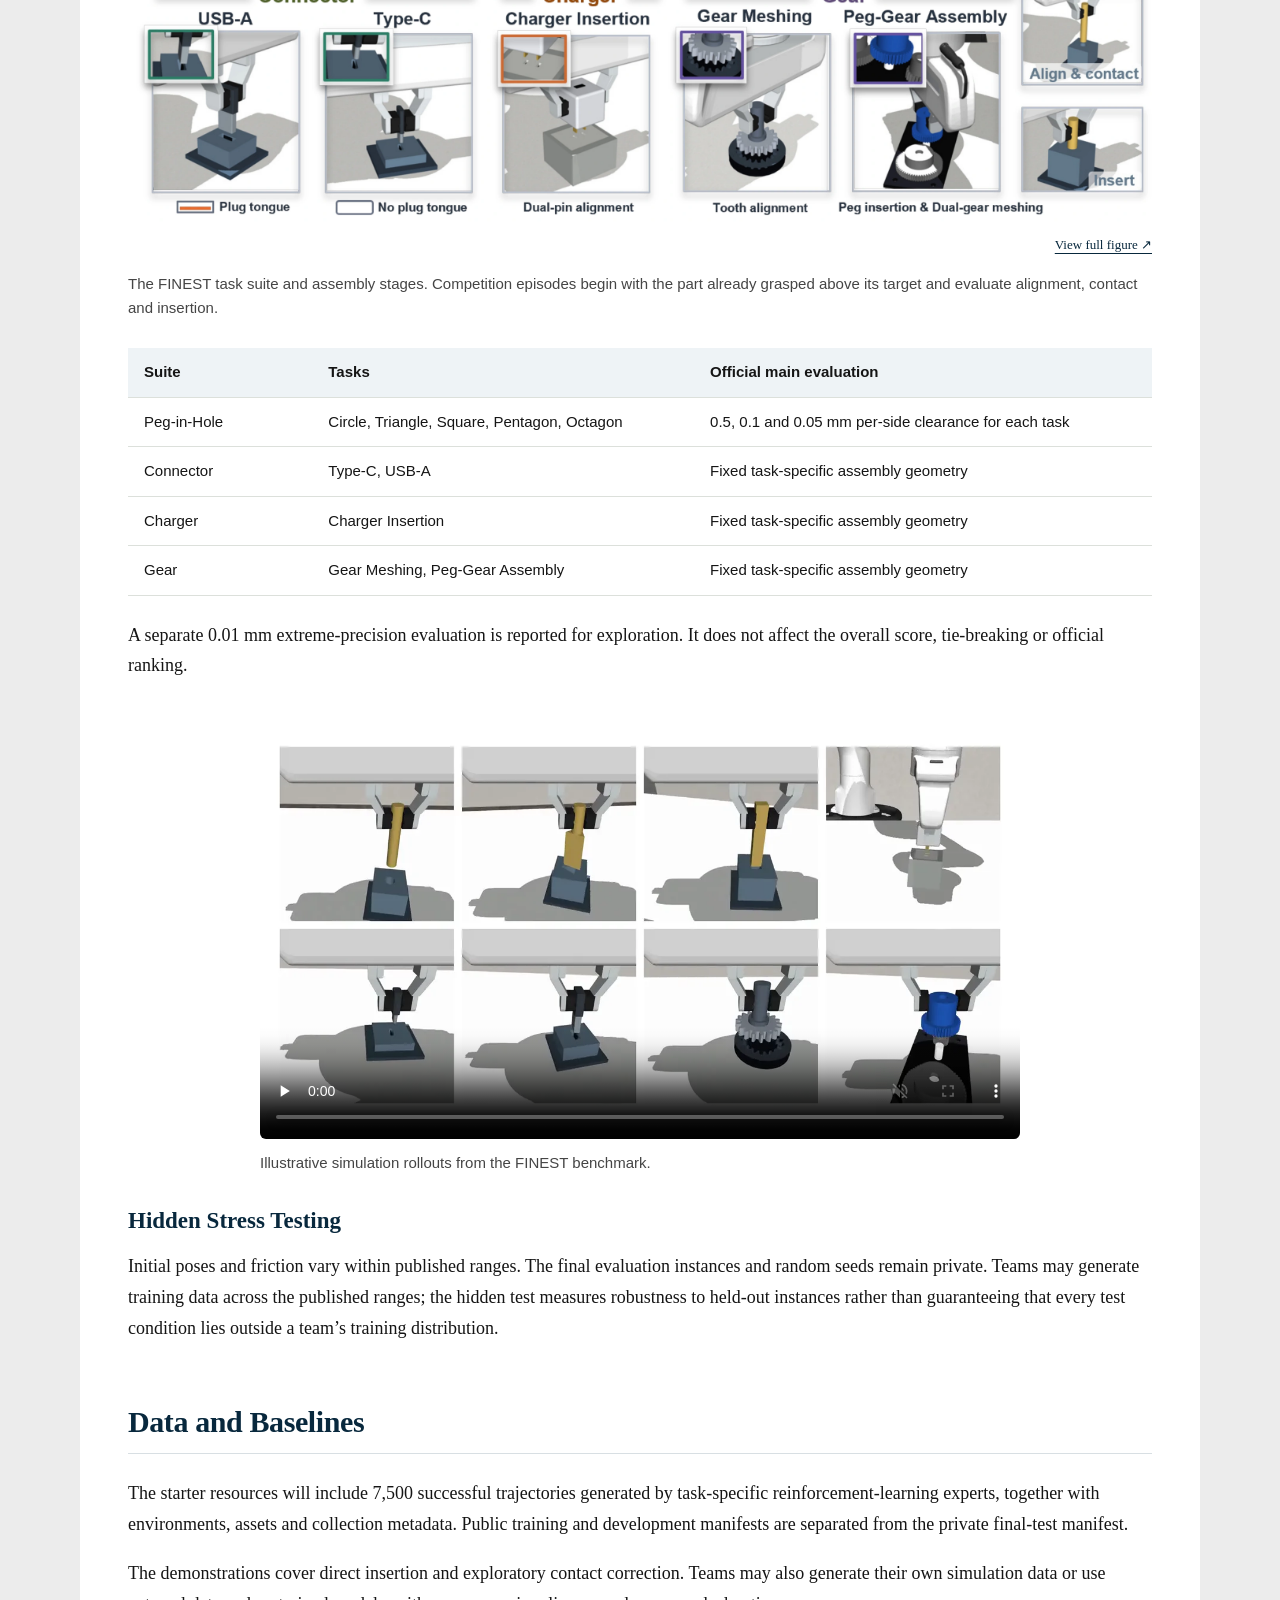
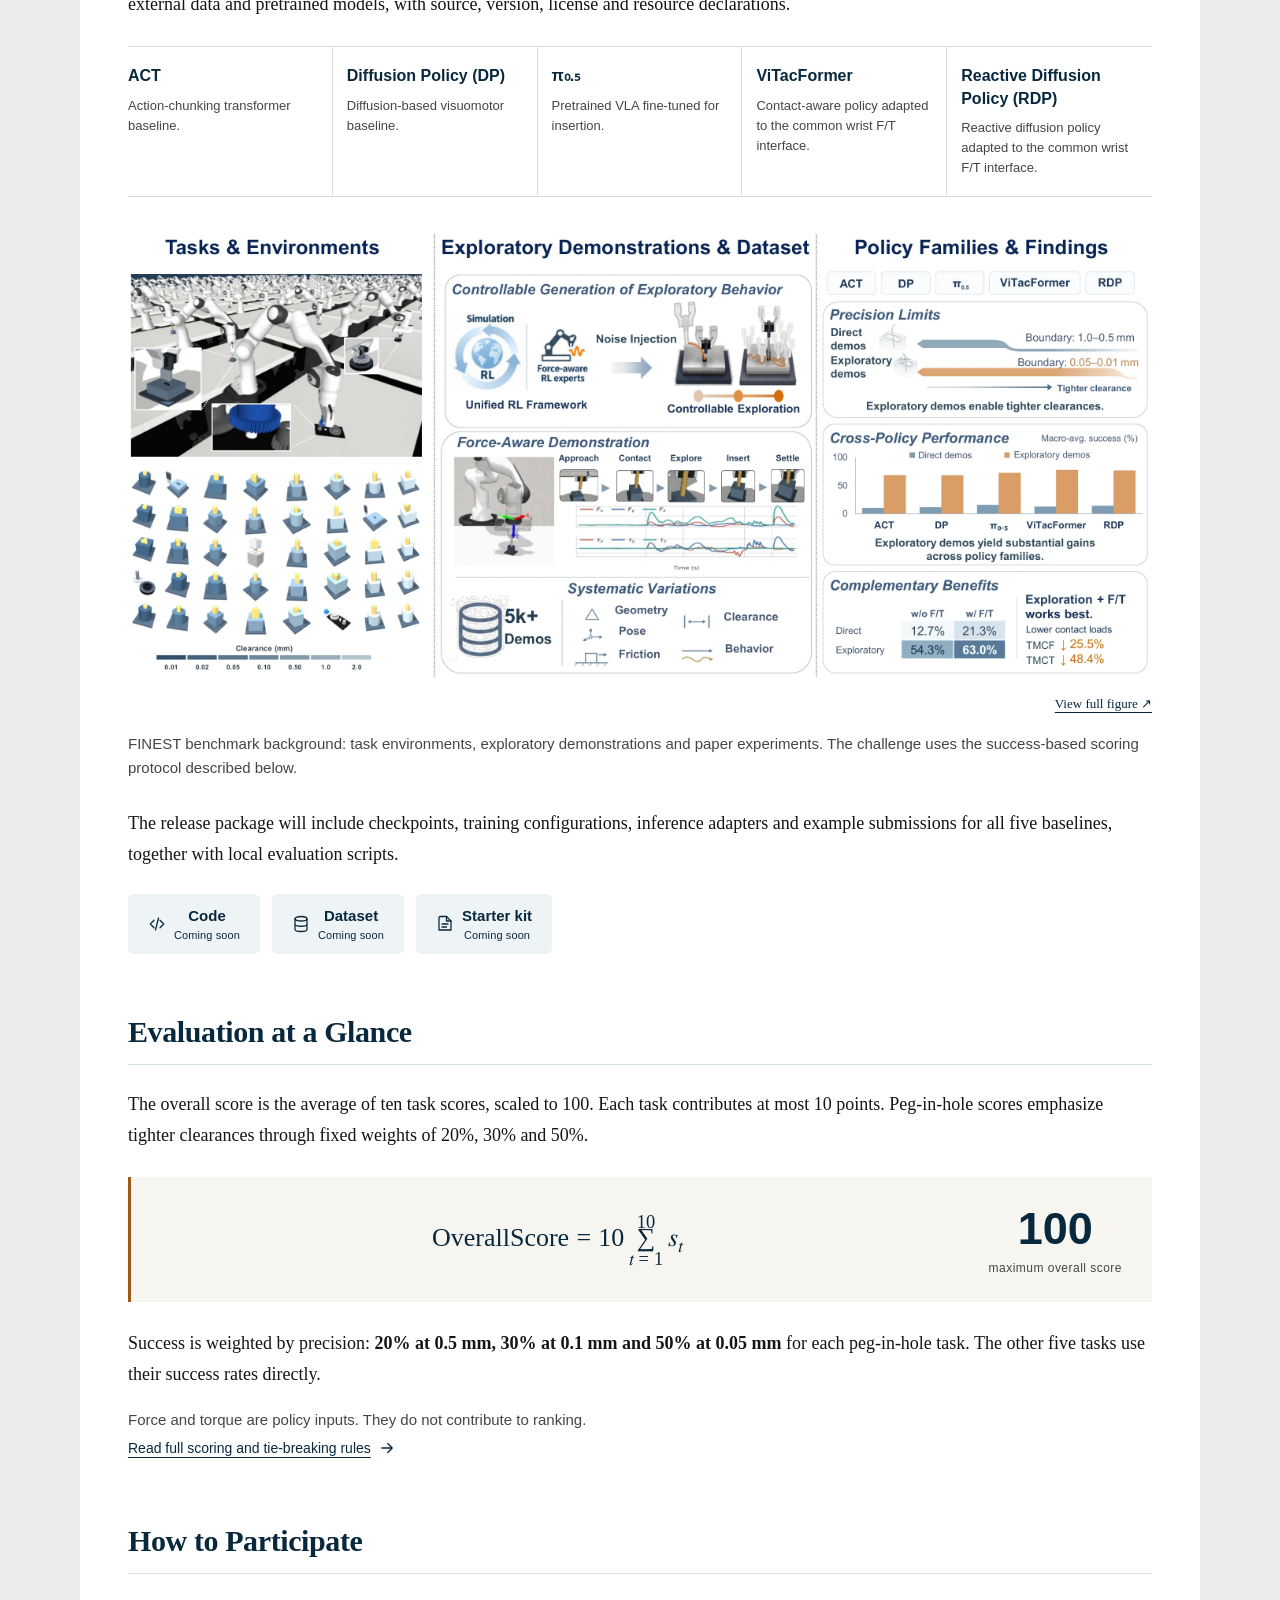
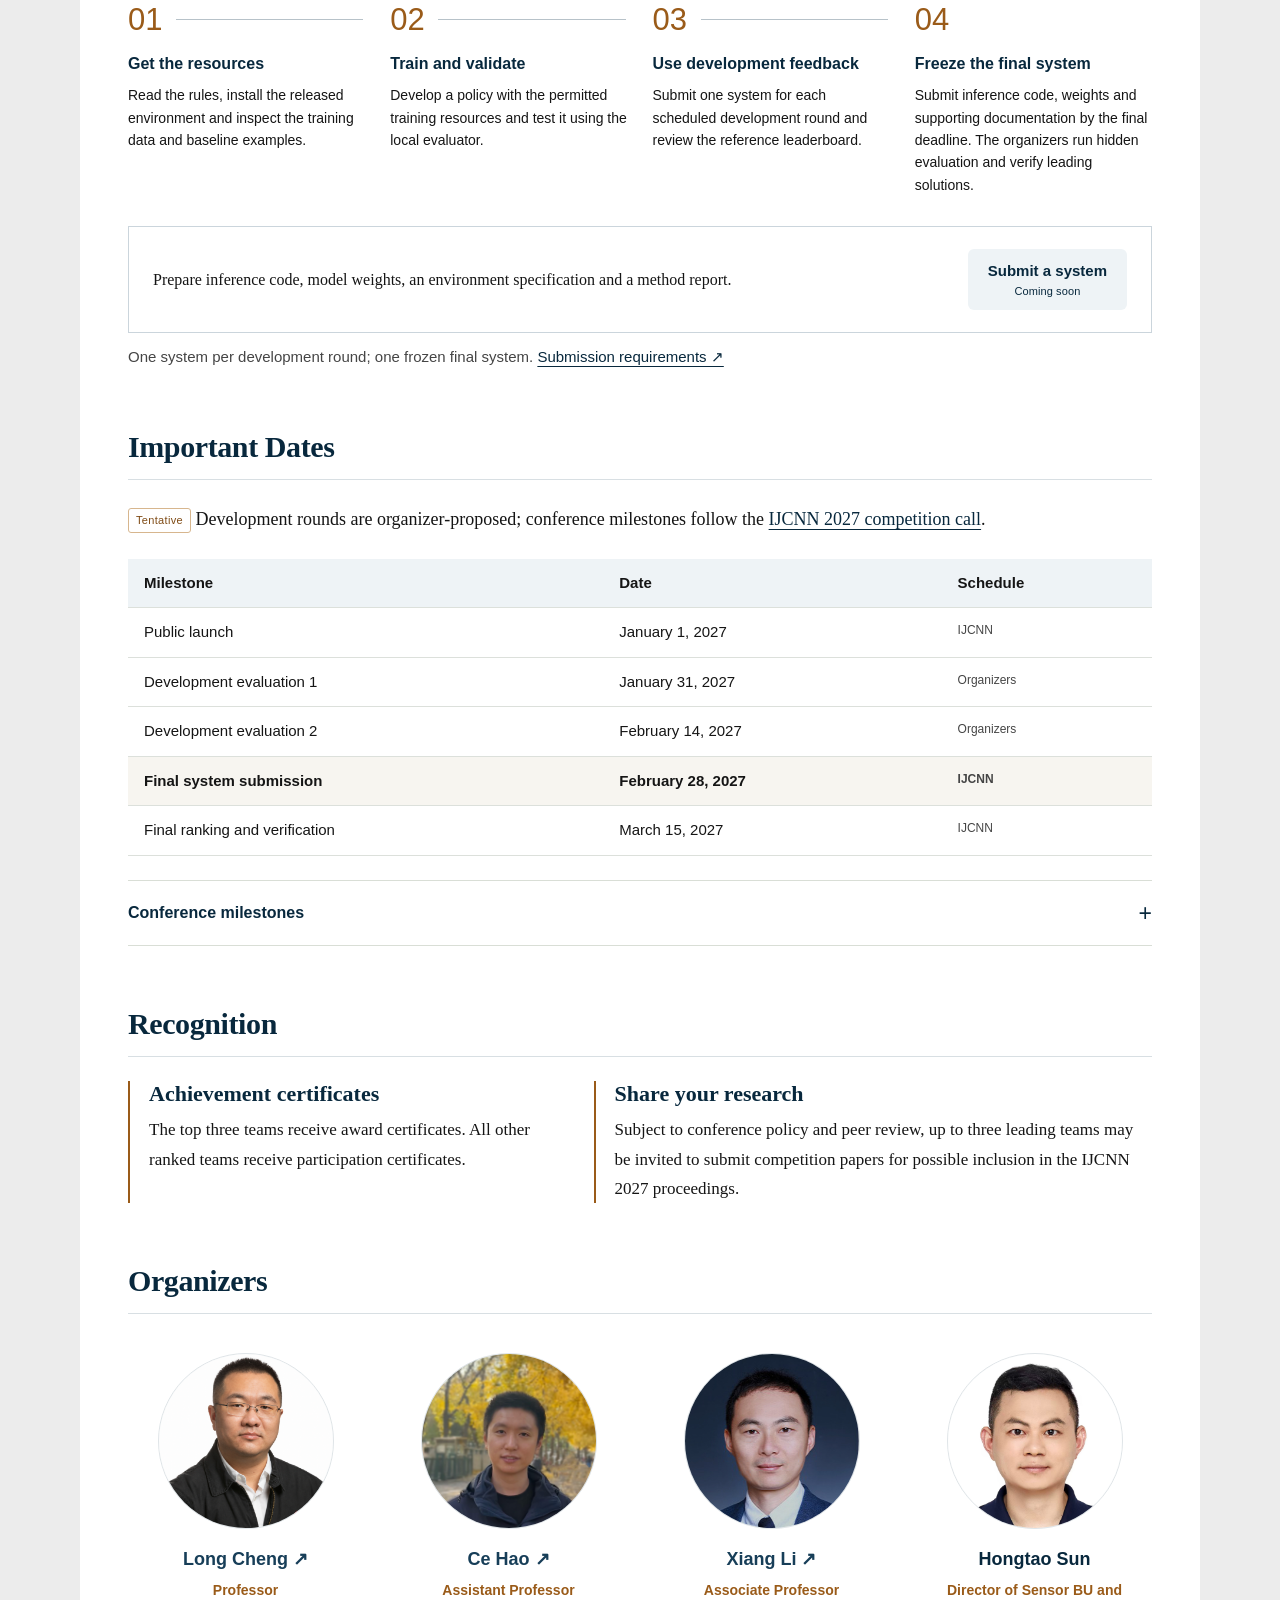
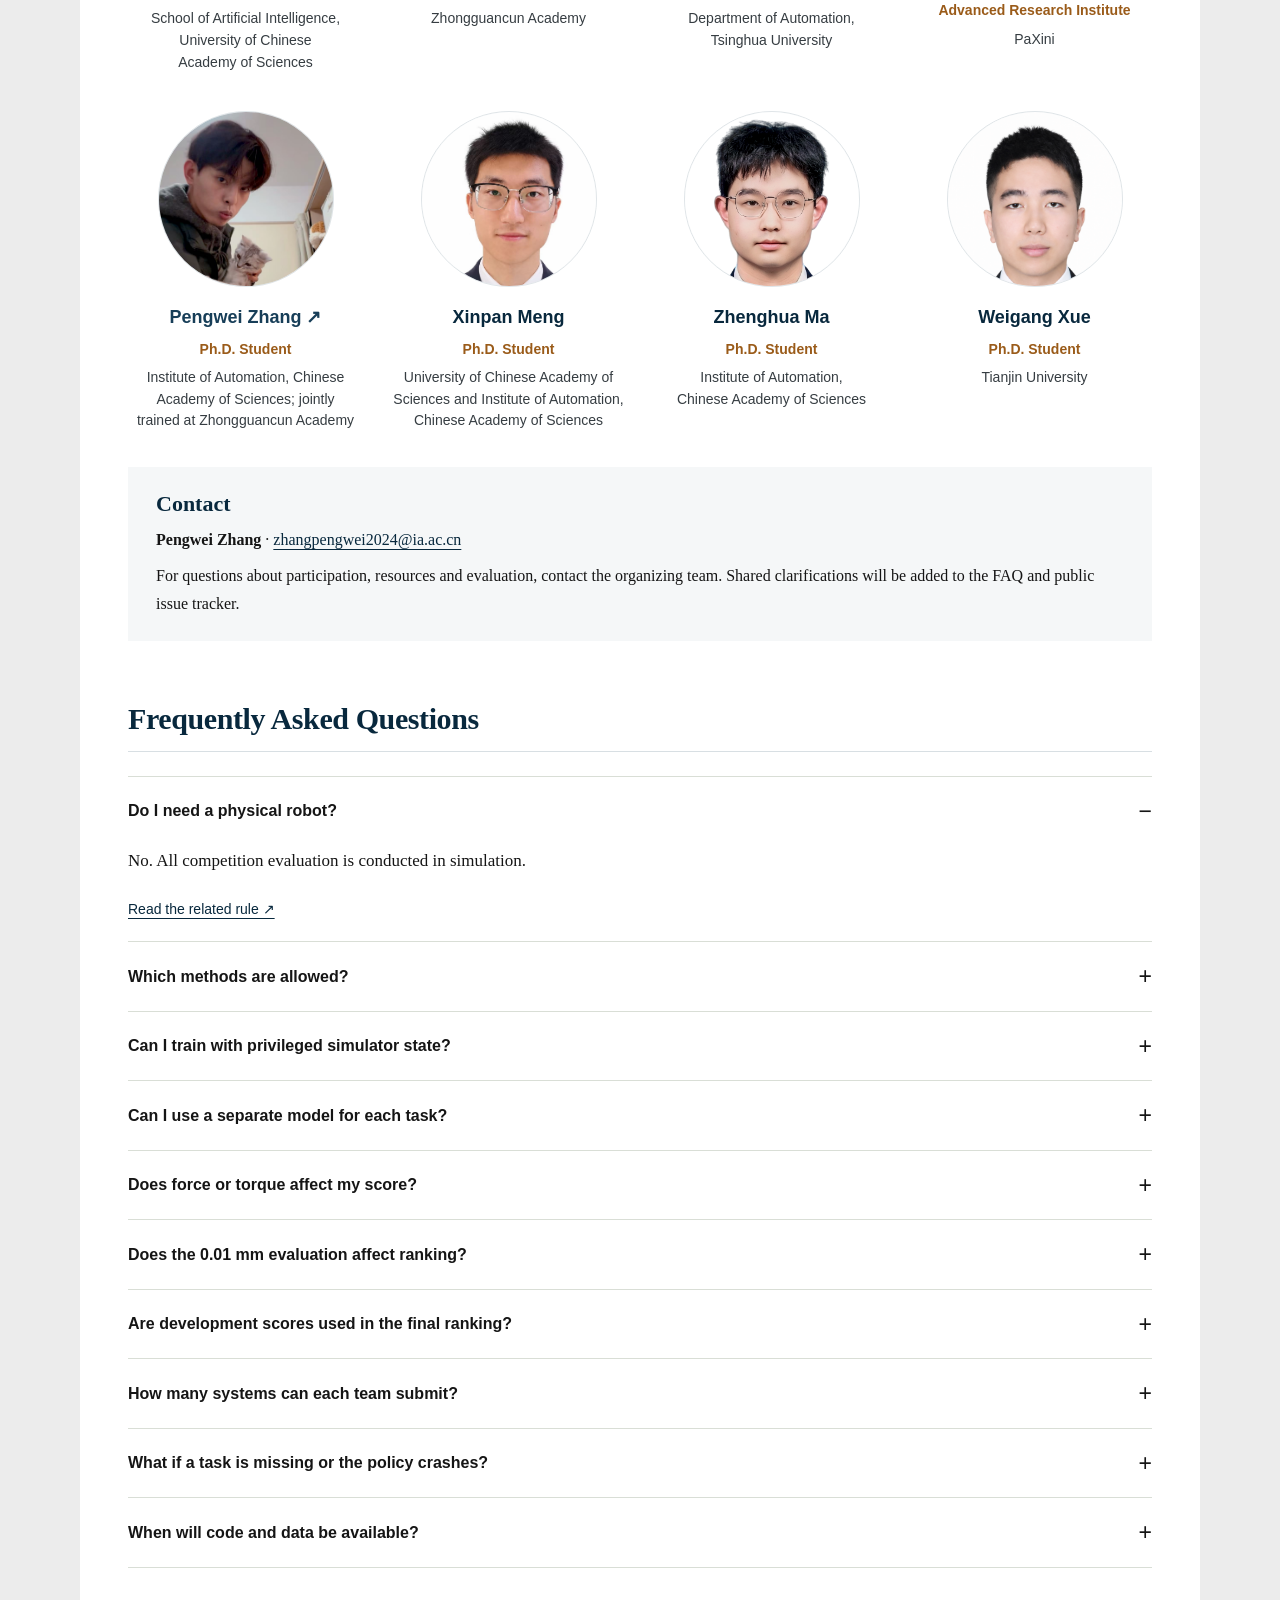
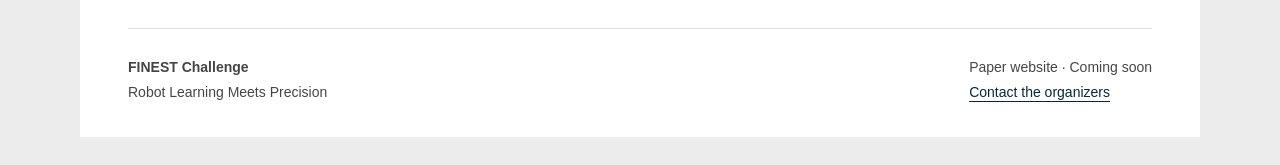
==== commit 2f1732b7: "Update Long Cheng with the user-selected corrected portrait" ====
--- a/docs/index.html
+++ b/docs/index.html
@@ -1,2 +1,2 @@
 <!doctype html>
-<html lang="en"><head><meta charset="utf-8"><meta name="viewport" content="width=device-width,initial-scale=1"><meta name="description" content="Robot Learning Meets Precision. A simulation challenge evaluating robotic insertion across ten tasks under a shared hidden evaluation protocol."><meta name="theme-color" content="#08283d"><meta property="og:title" content="FINEST Challenge | Robust Submillimeter Robotic Insertion"><meta property="og:description" content="Robot Learning Meets Precision. A simulation challenge evaluating robotic insertion across ten tasks under a shared hidden evaluation protocol."><meta property="og:type" content="website"><meta property="og:image" content="https://awilekong.github.io/FINEST-Challenge/assets/A01.webp"><link rel="canonical" href="https://awilekong.github.io/FINEST-Challenge/"><meta property="og:url" content="https://awilekong.github.io/FINEST-Challenge/"><meta name="twitter:card" content="summary_large_image"><title>FINEST Challenge | Robust Submillimeter Robotic Insertion</title><link rel="icon" type="image/svg+xml" href="assets/favicon.svg"><link rel="stylesheet" href="assets/common.css"><link rel="stylesheet" href="assets/challenge.css"><script defer src="assets/common.js"></script><script defer src="assets/challenge.js"></script></head><body><a class="skip-link" href="#main">Skip to content</a><div class="site-page"><header class="challenge-nav"><a class="brand" href="./">FINEST<span>Robotic Insertion Challenge</span></a><button class="mobile-menu" type="button" aria-controls="main-nav" aria-expanded="false">Menu ☰</button><nav id="main-nav" class="nav-links collapsible" aria-label="Main navigation"><a href="#overview" >Overview</a><a href="#tasks" >Tasks</a><a href="#get-started" >Get started</a><a href="rules/" >Rules</a><a href="leaderboard/" >Leaderboard</a><a href="#organizers" >Organizers</a></nav></header><main id="main"><header class="challenge-hero"><img src="assets/A01.webp" width="2056" height="765" alt="FINEST Robotic Insertion Challenge — Robot Learning Meets Precision. Promotional illustration of precision robotic assembly." fetchpriority="high"><div class="hero-mobile-copy"><p class="mobile-title">FINEST Robotic Insertion Challenge</p><p>Robot Learning Meets Precision</p></div><h1 class="sr-only">FINEST Robotic Insertion Challenge</h1></header><div class="button-row challenge-actions"><a class="btn " href="#get-started">Get started</a><a class="btn outline" href="rules/">Rules</a><a class="btn outline" href="leaderboard/">Leaderboard</a><button class="btn soon" type="button" data-soon="Paper website" aria-label="Paper website — Coming soon"><svg class="icon" viewBox="0 0 24 24" fill="none" stroke="currentColor" stroke-width="1.7" stroke-linecap="round" stroke-linejoin="round" aria-hidden="true"><path d="M14 2H6a2 2 0 0 0-2 2v16h16V8z"/><path d="M14 2v6h6M8 12h8M8 16h6"/></svg><span class="button-text">Paper website<small>Coming soon</small></span></button></div><section class="section intro" id="overview"><h2>About the Challenge</h2><p class="lead">Generalist robot policies and vision-language-action models are extending learned control across tasks, objects and environments. Precision assembly poses a demanding test of these capabilities: small alignment errors can block insertion, and changing contacts require correction and recovery throughout execution.</p><p class="">The FINEST Challenge on Robust Submillimeter Robotic Insertion examines precision and generalization across assembly conditions. It compares VLA and imitation-learning policies, classical assembly strategies and hybrid approaches on a shared task suite, evaluating whether they maintain submillimeter assembly success as clearances tighten and initial poses and friction vary.</p><p class="">The competition is conducted entirely in simulation. Episodes begin with the part securely grasped above its target and focus on alignment, contact and insertion. Researchers and student teams can participate without access to a physical robot.</p><ul class="key-facts"><li>Ten tasks, one overall leaderboard.</li><li>Open training with disclosed external data and pretrained models.</li><li>A common observation interface and independent hidden final evaluation.</li></ul></section><section id="tasks" class="section"><h2>Tasks and Precision</h2><p class="">All teams are evaluated on the same ten insertion tasks. The five peg-in-hole tasks use three official per-side clearances; the other five retain their task-specific assembly geometry.</p><figure class=""><img class="figure-image desktop-figure" src="assets/F02.webp" alt="Ten FINEST tasks and assembly stages" loading="lazy" decoding="async" width="2600" height="1236" data-figure="assets/F02.webp" data-caption="Ten FINEST tasks and assembly stages"><div class="mobile-panels task-panels"><img src="assets/F02-task-1.webp" width="450" height="534" alt="Circle" loading="lazy" decoding="async" data-figure="assets/F02.webp" data-caption="Ten FINEST tasks and assembly stages"><img src="assets/F02-task-2.webp" width="450" height="534" alt="Triangle" loading="lazy" decoding="async" data-figure="assets/F02.webp" data-caption="Ten FINEST tasks and assembly stages"><img src="assets/F02-task-3.webp" width="455" height="534" alt="Square" loading="lazy" decoding="async" data-figure="assets/F02.webp" data-caption="Ten FINEST tasks and assembly stages"><img src="assets/F02-task-4.webp" width="445" height="534" alt="Pentagon" loading="lazy" decoding="async" data-figure="assets/F02.webp" data-caption="Ten FINEST tasks and assembly stages"><img src="assets/F02-task-5.webp" width="450" height="534" alt="Octagon" loading="lazy" decoding="async" data-figure="assets/F02.webp" data-caption="Ten FINEST tasks and assembly stages"><img src="assets/F02-task-6.webp" width="450" height="478" alt="USB-A" loading="lazy" decoding="async" data-figure="assets/F02.webp" data-caption="Ten FINEST tasks and assembly stages"><img src="assets/F02-task-7.webp" width="450" height="478" alt="Type-C" loading="lazy" decoding="async" data-figure="assets/F02.webp" data-caption="Ten FINEST tasks and assembly stages"><img src="assets/F02-task-8.webp" width="455" height="478" alt="Charger Insertion" loading="lazy" decoding="async" data-figure="assets/F02.webp" data-caption="Ten FINEST tasks and assembly stages"><img src="assets/F02-task-9.webp" width="445" height="478" alt="Gear Meshing" loading="lazy" decoding="async" data-figure="assets/F02.webp" data-caption="Ten FINEST tasks and assembly stages"><img src="assets/F02-task-10.webp" width="450" height="478" alt="Peg-Gear Assembly" loading="lazy" decoding="async" data-figure="assets/F02.webp" data-caption="Ten FINEST tasks and assembly stages"><img src="assets/F02-stages.webp" width="350" height="1236" alt="Grasp, transfer, align and contact, insert" loading="lazy" decoding="async" data-figure="assets/F02.webp" data-caption="Ten FINEST tasks and assembly stages"></div><div class="figure-actions"><button class="figure-button" type="button" data-figure="assets/F02.webp" data-caption="Ten FINEST tasks and assembly stages">View full figure ↗</button></div><figcaption>The FINEST task suite and assembly stages. Competition episodes begin with the part already grasped above its target and evaluate alignment, contact and insertion.</figcaption></figure><div class="table-scroll" tabindex="0" role="region" aria-label="Competition tasks and official clearances"><table class="precision-table"><caption class="sr-only">Competition tasks and official clearances</caption><thead><tr><th scope="col">Suite</th><th scope="col">Tasks</th><th scope="col">Official main evaluation</th></tr></thead><tbody><tr class=""><th scope="row">Peg-in-Hole</th><td>Circle, Triangle, Square, Pentagon, Octagon</td><td>0.5, 0.1 and 0.05 mm per-side clearance for each task</td></tr><tr class=""><th scope="row">Connector</th><td>Type-C, USB-A</td><td>Fixed task-specific assembly geometry</td></tr><tr class=""><th scope="row">Charger</th><td>Charger Insertion</td><td>Fixed task-specific assembly geometry</td></tr><tr class=""><th scope="row">Gear</th><td>Gear Meshing, Peg-Gear Assembly</td><td>Fixed task-specific assembly geometry</td></tr></tbody></table></div><p class="">A separate 0.01 mm extreme-precision evaluation is reported for exploration. It does not affect the overall score, tie-breaking or official ranking.</p><div class="task-video"><div class="media-frame "><video  controls playsinline muted preload="none" poster="assets/V02-poster.webp" src="assets/V02.mp4" aria-label="Illustrative simulation montage of FINEST tasks"></video></div><p class="caption">Illustrative simulation rollouts from the FINEST benchmark.</p></div><h3>Hidden Stress Testing</h3><p class="">Initial poses and friction vary within published ranges. The final evaluation instances and random seeds remain private. Teams may generate training data across the published ranges; the hidden test measures robustness to held-out instances rather than guaranteeing that every test condition lies outside a team’s training distribution.</p></section><section id="resources" class="section"><h2>Data and Baselines</h2><p class="">The starter resources will include 7,500 successful trajectories generated by task-specific reinforcement-learning experts, together with environments, assets and collection metadata. Public training and development manifests are separated from the private final-test manifest.</p><p class="">The demonstrations cover direct insertion and exploratory contact correction. Teams may also generate their own simulation data or use external data and pretrained models, with source, version, license and resource declarations.</p><div class="baseline-list"><div><strong>ACT</strong><p>Action-chunking transformer baseline.</p></div><div><strong>Diffusion Policy (DP)</strong><p>Diffusion-based visuomotor baseline.</p></div><div><strong>π₀.₅</strong><p>Pretrained VLA fine-tuned for insertion.</p></div><div><strong>ViTacFormer</strong><p>Contact-aware policy adapted to the common wrist F/T interface.</p></div><div><strong>Reactive Diffusion Policy (RDP)</strong><p>Reactive diffusion policy adapted to the common wrist F/T interface.</p></div></div><figure class=""><img class="figure-image " src="assets/A02.webp" alt="FINEST benchmark background" loading="lazy" decoding="async" width="2600" height="1160" data-figure="assets/A02.webp" data-caption="FINEST benchmark background"><div class="figure-actions"><button class="figure-button" type="button" data-figure="assets/A02.webp" data-caption="FINEST benchmark background">View full figure ↗</button></div><figcaption>FINEST benchmark background: task environments, exploratory demonstrations and paper experiments. The challenge uses the success-based scoring protocol described below.</figcaption></figure><p class="">The release package will include checkpoints, training configurations, inference adapters and example submissions for all five baselines, together with local evaluation scripts.</p><div class="button-row resource-actions"><button class="btn soon" type="button" data-soon="Code" aria-label="Code — Coming soon"><svg class="icon" viewBox="0 0 24 24" fill="none" stroke="currentColor" stroke-width="1.7" stroke-linecap="round" stroke-linejoin="round" aria-hidden="true"><path d="m8 7-5 5 5 5m8-10 5 5-5 5M14 4l-4 16"/></svg><span class="button-text">Code<small>Coming soon</small></span></button><button class="btn soon" type="button" data-soon="Dataset" aria-label="Dataset — Coming soon"><svg class="icon" viewBox="0 0 24 24" fill="none" stroke="currentColor" stroke-width="1.7" stroke-linecap="round" stroke-linejoin="round" aria-hidden="true"><ellipse cx="12" cy="5" rx="8" ry="3"/><path d="M4 5v7c0 4 16 4 16 0V5M4 12v7c0 4 16 4 16 0v-7"/></svg><span class="button-text">Dataset<small>Coming soon</small></span></button><button class="btn soon" type="button" data-soon="Starter kit" aria-label="Starter kit — Coming soon"><svg class="icon" viewBox="0 0 24 24" fill="none" stroke="currentColor" stroke-width="1.7" stroke-linecap="round" stroke-linejoin="round" aria-hidden="true"><path d="M14 2H6a2 2 0 0 0-2 2v16h16V8z"/><path d="M14 2v6h6M8 12h8M8 16h6"/></svg><span class="button-text">Starter kit<small>Coming soon</small></span></button></div></section><section id="evaluation" class="section"><h2>Evaluation at a Glance</h2><p class="">The overall score is the average of ten task scores, scaled to 100. Each task contributes at most 10 points. Peg-in-hole scores emphasize tighter clearances through fixed weights of 20%, 30% and 50%.</p><div class="score-box"><div class="score-formula"><math display="block" aria-label="Overall score equals ten times the sum of the ten task scores"><mrow><mi mathvariant="normal">OverallScore</mi><mo>=</mo><mn>10</mn><munderover><mo>∑</mo><mrow><mi>t</mi><mo>=</mo><mn>1</mn></mrow><mn>10</mn></munderover><msub><mi>s</mi><mi>t</mi></msub></mrow></math></div><div class="score-max">100<small>maximum overall score</small></div></div><p>Success is weighted by precision: <strong>20% at 0.5 mm, 30% at 0.1 mm and 50% at 0.05 mm</strong> for each peg-in-hole task. The other five tasks use their success rates directly.</p><p class="caption">Force and torque are policy inputs. They do not contribute to ranking.</p><p><a class="text-link" href="rules/#scoring">Read full scoring and tie-breaking rules <svg class="icon" viewBox="0 0 24 24" fill="none" stroke="currentColor" stroke-width="1.7" stroke-linecap="round" stroke-linejoin="round" aria-hidden="true"><path d="M5 12h14m-6-6 6 6-6 6"/></svg></a></p></section><section id="get-started" class="section"><h2>How to Participate</h2><ol class="steps"><li><h3>Get the resources</h3><p>Read the rules, install the released environment and inspect the training data and baseline examples.</p></li><li><h3>Train and validate</h3><p>Develop a policy with the permitted training resources and test it using the local evaluator.</p></li><li><h3>Use development feedback</h3><p>Submit one system for each scheduled development round and review the reference leaderboard.</p></li><li><h3>Freeze the final system</h3><p>Submit inference code, weights and supporting documentation by the final deadline. The organizers run hidden evaluation and verify leading solutions.</p></li></ol><div class="submission-strip"><p>Prepare inference code, model weights, an environment specification and a method report.</p><button class="btn soon" type="button" data-soon="Submit a system" aria-label="Submit a system — Coming soon"><span class="button-text">Submit a system<small>Coming soon</small></span></button></div><p class="caption">One system per development round; one frozen final system. <a href="rules/#submissions">Submission requirements ↗</a></p></section><section id="dates" class="section"><h2>Important Dates</h2><p><span class="tag">Tentative</span> Development rounds are organizer-proposed; conference milestones follow the <a href="https://ijcnn.org/2027/authors/call-for-competitions">IJCNN 2027 competition call</a>.</p><div class="table-scroll"><table class="dates-table"><thead><tr><th scope="col">Milestone</th><th scope="col">Date</th><th scope="col">Schedule</th></tr></thead><tbody><tr class=""><td>Public launch</td><td><time datetime="2027-01-01">January 1, 2027</time></td><td class="date-source">IJCNN</td></tr><tr class=""><td>Development evaluation 1</td><td><time datetime="2027-01-31">January 31, 2027</time></td><td class="date-source">Organizers</td></tr><tr class=""><td>Development evaluation 2</td><td><time datetime="2027-02-14">February 14, 2027</time></td><td class="date-source">Organizers</td></tr><tr class="deadline"><td>Final system submission</td><td><time datetime="2027-02-28">February 28, 2027</time></td><td class="date-source">IJCNN</td></tr><tr class=""><td>Final ranking and verification</td><td><time datetime="2027-03-15">March 15, 2027</time></td><td class="date-source">IJCNN</td></tr></tbody></table></div><details><summary>Conference milestones</summary><div class="table-scroll"><table class="dates-table"><thead><tr><th scope="col">Milestone</th><th scope="col">Date</th><th scope="col">Schedule</th></tr></thead><tbody><tr class=""><td>Competition paper submission</td><td><time datetime="2027-04-01">April 1, 2027</time></td><td class="date-source">IJCNN</td></tr><tr class=""><td>Paper acceptance notification</td><td><time datetime="2027-04-08">April 8, 2027</time></td><td class="date-source">IJCNN</td></tr><tr class=""><td>Camera-ready upload and registration</td><td><time datetime="2027-04-12">April 12, 2027</time></td><td class="date-source">IJCNN</td></tr><tr class=""><td>Conference competition days</td><td><time datetime="2027-06-15">June 15–17, 2027</time></td><td class="date-source">IJCNN</td></tr></tbody></table></div></details></section><section id="recognition" class="section"><h2>Recognition</h2><div class="recognition"><div><h3>Achievement certificates</h3><p class="">The top three teams receive award certificates. All other ranked teams receive participation certificates.</p></div><div><h3>Share your research</h3><p class="">Subject to conference policy and peer review, up to three leading teams may be invited to submit competition papers for possible inclusion in the IJCNN 2027 proceedings.</p></div></div></section><section id="organizers" class="section"><h2>Organizers</h2><div class="organizers"><article class="organizer"><div class="organizer-portrait"><img src="assets/portraits/long-cheng-casia.jpg" alt="Long Cheng" width="200" height="200" loading="lazy" decoding="async" style="object-position:50% 12%;transform:scale(1.2)"></div><h3><a href="https://people.ucas.ac.cn/~chenglong?language=en">Long Cheng ↗</a></h3><p class="organizer-position">Professor</p><p>School of Artificial Intelligence, University of Chinese Academy of Sciences</p></article><article class="organizer"><div class="organizer-portrait"><img src="assets/portraits/ce-hao.jpg" alt="Ce Hao" width="200" height="200" loading="lazy" decoding="async" style="object-position:50% 48%;transform:scale(2.05)"></div><h3><a href="https://cehao1.github.io/">Ce Hao ↗</a></h3><p class="organizer-position">Assistant Professor</p><p>Zhongguancun Academy</p></article><article class="organizer"><div class="organizer-portrait"><img src="assets/portraits/xiang-li.jpg" alt="Xiang Li" width="200" height="200" loading="lazy" decoding="async" style="object-position:50% 30%;transform:scale(1)"></div><h3><a href="https://www.au.tsinghua.edu.cn/en/info/1075/3330.htm">Xiang Li ↗</a></h3><p class="organizer-position">Associate Professor</p><p>Department of Automation, Tsinghua University</p></article><article class="organizer"><div class="organizer-portrait"><img src="assets/portraits/ht-sun.jpg" alt="Hongtao Sun" width="200" height="200" loading="lazy" decoding="async" style="object-position:50% 0%;transform:scale(1)"></div><h3>Hongtao Sun</h3><p class="organizer-position">Director of Sensor BU and Advanced Research Institute</p><p>PaXini</p></article><article class="organizer"><div class="organizer-portrait"><img src="assets/portraits/pengwei-zhang.webp" alt="Pengwei Zhang" width="200" height="200" loading="lazy" decoding="async" style="object-position:50% 34%;transform:scale(1.12)"></div><h3><a href="https://awilekong.github.io/">Pengwei Zhang ↗</a></h3><p class="organizer-position">Ph.D. Student</p><p>Institute of Automation, Chinese Academy of Sciences; jointly trained at Zhongguancun Academy</p></article><article class="organizer"><div class="organizer-portrait"><img src="assets/portraits/xinpan-meng.jpg" alt="Xinpan Meng" width="200" height="200" loading="lazy" decoding="async" style="object-position:50% 50%;transform:scale(1.3)"></div><h3>Xinpan Meng</h3><p class="organizer-position">Ph.D. Student</p><p>University of Chinese Academy of Sciences and Institute of Automation, Chinese Academy of Sciences</p></article><article class="organizer"><div class="organizer-portrait"><img src="assets/portraits/zhenghua-ma.png" alt="Zhenghua Ma" width="200" height="200" loading="lazy" decoding="async" style="object-position:50% 15%;transform:scale(1)"></div><h3>Zhenghua Ma</h3><p class="organizer-position">Ph.D. Student</p><p>Institute of Automation, Chinese Academy of Sciences</p></article><article class="organizer"><div class="organizer-portrait"><img src="assets/portraits/weigang-xue-white.png" alt="Weigang Xue" width="200" height="200" loading="lazy" decoding="async" style="object-position:50% 6%;transform:scale(1)"></div><h3>Weigang Xue</h3><p class="organizer-position">Ph.D. Student</p><p>Tianjin University</p></article></div><div class="contact-block"><h3>Contact</h3><p><strong>Pengwei Zhang</strong> · <a href="mailto:zhangpengwei2024@ia.ac.cn">zhangpengwei2024@ia.ac.cn</a></p><p class="">For questions about participation, resources and evaluation, contact the organizing team. Shared clarifications will be added to the FAQ and public issue tracker.</p></div></section><section id="faq" class="section"><h2>Frequently Asked Questions</h2><div class="faq"><details open><summary>Do I need a physical robot?</summary><p>No. All competition evaluation is conducted in simulation.</p><a class="text-link" href="rules/#scope">Read the related rule ↗</a></details><details ><summary>Which methods are allowed?</summary><p>Classical assembly strategies, imitation learning, reinforcement learning and hybrid methods are welcome through the same interface. External data, pretrained models and self-generated simulation data are allowed with the required disclosures.</p><a class="text-link" href="rules/#training">Read the related rule ↗</a></details><details ><summary>Can I train with privileged simulator state?</summary><p>Yes, during training. At evaluation time, the submitted policy must use only the prescribed observations.</p><a class="text-link" href="rules/#interface">Read the related rule ↗</a></details><details ><summary>Can I use a separate model for each task?</summary><p>Yes. Task-specific policies and unified multi-task policies are both eligible. Submit them as one system for each allowed submission.</p><a class="text-link" href="rules/#training">Read the related rule ↗</a></details><details ><summary>Does force or torque affect my score?</summary><p>No. Wrist force and torque are available as policy inputs. Ranking is based on assembly success.</p><a class="text-link" href="rules/#interface">Read the related rule ↗</a></details><details ><summary>Does the 0.01 mm evaluation affect ranking?</summary><p>No. It is reported separately and never enters the score or tie-breaking procedure.</p><a class="text-link" href="rules/#scoring">Read the related rule ↗</a></details><details ><summary>Are development scores used in the final ranking?</summary><p>No. Independent hidden evaluation of the frozen final system determines the official ranking.</p><a class="text-link" href="rules/#hidden-evaluation">Read the related rule ↗</a></details><details ><summary>How many systems can each team submit?</summary><p>One system per development round and one frozen final system.</p><a class="text-link" href="rules/#submissions">Read the related rule ↗</a></details><details ><summary>What if a task is missing or the policy crashes?</summary><p>The affected episodes count as failures and remain in the denominator. Infrastructure failures are rerun using the original instances and frozen system.</p><a class="text-link" href="rules/#hidden-evaluation">Read the related rule ↗</a></details><details ><summary>When will code and data be available?</summary><p>Release links will be added to the resource section. The frozen evaluation configuration will be published before launch.</p><a class="text-link" href="rules/#release">Read the related rule ↗</a></details></div></section></main><footer class="footer"><p><strong>FINEST Challenge</strong><br>Robot Learning Meets Precision</p><p><span>Paper website · Coming soon</span><br><a href="mailto:zhangpengwei2024@ia.ac.cn">Contact the organizers</a></p></footer></div><dialog id="figure-dialog" class="figure-modal" aria-labelledby="figure-title"><div class="modal-head"><strong id="figure-title">Research figure</strong><div class="modal-controls"><button type="button" data-zoom>Zoom in</button><button type="button" data-close aria-label="Close figure">Close ×</button></div></div><div class="modal-scroll"><img alt=""></div></dialog><div id="status-message" class="toast" role="status" aria-live="polite"></div></body></html>+<html lang="en"><head><meta charset="utf-8"><meta name="viewport" content="width=device-width,initial-scale=1"><meta name="description" content="Robot Learning Meets Precision. A simulation challenge evaluating robotic insertion across ten tasks under a shared hidden evaluation protocol."><meta name="theme-color" content="#08283d"><meta property="og:title" content="FINEST Challenge | Robust Submillimeter Robotic Insertion"><meta property="og:description" content="Robot Learning Meets Precision. A simulation challenge evaluating robotic insertion across ten tasks under a shared hidden evaluation protocol."><meta property="og:type" content="website"><meta property="og:image" content="https://awilekong.github.io/FINEST-Challenge/assets/A01.webp"><link rel="canonical" href="https://awilekong.github.io/FINEST-Challenge/"><meta property="og:url" content="https://awilekong.github.io/FINEST-Challenge/"><meta name="twitter:card" content="summary_large_image"><title>FINEST Challenge | Robust Submillimeter Robotic Insertion</title><link rel="icon" type="image/svg+xml" href="assets/favicon.svg"><link rel="stylesheet" href="assets/common.css"><link rel="stylesheet" href="assets/challenge.css"><script defer src="assets/common.js"></script><script defer src="assets/challenge.js"></script></head><body><a class="skip-link" href="#main">Skip to content</a><div class="site-page"><header class="challenge-nav"><a class="brand" href="./">FINEST<span>Robotic Insertion Challenge</span></a><button class="mobile-menu" type="button" aria-controls="main-nav" aria-expanded="false">Menu ☰</button><nav id="main-nav" class="nav-links collapsible" aria-label="Main navigation"><a href="#overview" >Overview</a><a href="#tasks" >Tasks</a><a href="#get-started" >Get started</a><a href="rules/" >Rules</a><a href="leaderboard/" >Leaderboard</a><a href="#organizers" >Organizers</a></nav></header><main id="main"><header class="challenge-hero"><img src="assets/A01.webp" width="2056" height="765" alt="FINEST Robotic Insertion Challenge — Robot Learning Meets Precision. Promotional illustration of precision robotic assembly." fetchpriority="high"><div class="hero-mobile-copy"><p class="mobile-title">FINEST Robotic Insertion Challenge</p><p>Robot Learning Meets Precision</p></div><h1 class="sr-only">FINEST Robotic Insertion Challenge</h1></header><div class="button-row challenge-actions"><a class="btn " href="#get-started">Get started</a><a class="btn outline" href="rules/">Rules</a><a class="btn outline" href="leaderboard/">Leaderboard</a><button class="btn soon" type="button" data-soon="Paper website" aria-label="Paper website — Coming soon"><svg class="icon" viewBox="0 0 24 24" fill="none" stroke="currentColor" stroke-width="1.7" stroke-linecap="round" stroke-linejoin="round" aria-hidden="true"><path d="M14 2H6a2 2 0 0 0-2 2v16h16V8z"/><path d="M14 2v6h6M8 12h8M8 16h6"/></svg><span class="button-text">Paper website<small>Coming soon</small></span></button></div><section class="section intro" id="overview"><h2>About the Challenge</h2><p class="lead">Generalist robot policies and vision-language-action models are extending learned control across tasks, objects and environments. Precision assembly poses a demanding test of these capabilities: small alignment errors can block insertion, and changing contacts require correction and recovery throughout execution.</p><p class="">The FINEST Challenge on Robust Submillimeter Robotic Insertion examines precision and generalization across assembly conditions. It compares VLA and imitation-learning policies, classical assembly strategies and hybrid approaches on a shared task suite, evaluating whether they maintain submillimeter assembly success as clearances tighten and initial poses and friction vary.</p><p class="">The competition is conducted entirely in simulation. Episodes begin with the part securely grasped above its target and focus on alignment, contact and insertion. Researchers and student teams can participate without access to a physical robot.</p><ul class="key-facts"><li>Ten tasks, one overall leaderboard.</li><li>Open training with disclosed external data and pretrained models.</li><li>A common observation interface and independent hidden final evaluation.</li></ul></section><section id="tasks" class="section"><h2>Tasks and Precision</h2><p class="">All teams are evaluated on the same ten insertion tasks. The five peg-in-hole tasks use three official per-side clearances; the other five retain their task-specific assembly geometry.</p><figure class=""><img class="figure-image desktop-figure" src="assets/F02.webp" alt="Ten FINEST tasks and assembly stages" loading="lazy" decoding="async" width="2600" height="1236" data-figure="assets/F02.webp" data-caption="Ten FINEST tasks and assembly stages"><div class="mobile-panels task-panels"><img src="assets/F02-task-1.webp" width="450" height="534" alt="Circle" loading="lazy" decoding="async" data-figure="assets/F02.webp" data-caption="Ten FINEST tasks and assembly stages"><img src="assets/F02-task-2.webp" width="450" height="534" alt="Triangle" loading="lazy" decoding="async" data-figure="assets/F02.webp" data-caption="Ten FINEST tasks and assembly stages"><img src="assets/F02-task-3.webp" width="455" height="534" alt="Square" loading="lazy" decoding="async" data-figure="assets/F02.webp" data-caption="Ten FINEST tasks and assembly stages"><img src="assets/F02-task-4.webp" width="445" height="534" alt="Pentagon" loading="lazy" decoding="async" data-figure="assets/F02.webp" data-caption="Ten FINEST tasks and assembly stages"><img src="assets/F02-task-5.webp" width="450" height="534" alt="Octagon" loading="lazy" decoding="async" data-figure="assets/F02.webp" data-caption="Ten FINEST tasks and assembly stages"><img src="assets/F02-task-6.webp" width="450" height="478" alt="USB-A" loading="lazy" decoding="async" data-figure="assets/F02.webp" data-caption="Ten FINEST tasks and assembly stages"><img src="assets/F02-task-7.webp" width="450" height="478" alt="Type-C" loading="lazy" decoding="async" data-figure="assets/F02.webp" data-caption="Ten FINEST tasks and assembly stages"><img src="assets/F02-task-8.webp" width="455" height="478" alt="Charger Insertion" loading="lazy" decoding="async" data-figure="assets/F02.webp" data-caption="Ten FINEST tasks and assembly stages"><img src="assets/F02-task-9.webp" width="445" height="478" alt="Gear Meshing" loading="lazy" decoding="async" data-figure="assets/F02.webp" data-caption="Ten FINEST tasks and assembly stages"><img src="assets/F02-task-10.webp" width="450" height="478" alt="Peg-Gear Assembly" loading="lazy" decoding="async" data-figure="assets/F02.webp" data-caption="Ten FINEST tasks and assembly stages"><img src="assets/F02-stages.webp" width="350" height="1236" alt="Grasp, transfer, align and contact, insert" loading="lazy" decoding="async" data-figure="assets/F02.webp" data-caption="Ten FINEST tasks and assembly stages"></div><div class="figure-actions"><button class="figure-button" type="button" data-figure="assets/F02.webp" data-caption="Ten FINEST tasks and assembly stages">View full figure ↗</button></div><figcaption>The FINEST task suite and assembly stages. Competition episodes begin with the part already grasped above its target and evaluate alignment, contact and insertion.</figcaption></figure><div class="table-scroll" tabindex="0" role="region" aria-label="Competition tasks and official clearances"><table class="precision-table"><caption class="sr-only">Competition tasks and official clearances</caption><thead><tr><th scope="col">Suite</th><th scope="col">Tasks</th><th scope="col">Official main evaluation</th></tr></thead><tbody><tr class=""><th scope="row">Peg-in-Hole</th><td>Circle, Triangle, Square, Pentagon, Octagon</td><td>0.5, 0.1 and 0.05 mm per-side clearance for each task</td></tr><tr class=""><th scope="row">Connector</th><td>Type-C, USB-A</td><td>Fixed task-specific assembly geometry</td></tr><tr class=""><th scope="row">Charger</th><td>Charger Insertion</td><td>Fixed task-specific assembly geometry</td></tr><tr class=""><th scope="row">Gear</th><td>Gear Meshing, Peg-Gear Assembly</td><td>Fixed task-specific assembly geometry</td></tr></tbody></table></div><p class="">A separate 0.01 mm extreme-precision evaluation is reported for exploration. It does not affect the overall score, tie-breaking or official ranking.</p><div class="task-video"><div class="media-frame "><video  controls playsinline muted preload="none" poster="assets/V02-poster.webp" src="assets/V02.mp4" aria-label="Illustrative simulation montage of FINEST tasks"></video></div><p class="caption">Illustrative simulation rollouts from the FINEST benchmark.</p></div><h3>Hidden Stress Testing</h3><p class="">Initial poses and friction vary within published ranges. The final evaluation instances and random seeds remain private. Teams may generate training data across the published ranges; the hidden test measures robustness to held-out instances rather than guaranteeing that every test condition lies outside a team’s training distribution.</p></section><section id="resources" class="section"><h2>Data and Baselines</h2><p class="">The starter resources will include 7,500 successful trajectories generated by task-specific reinforcement-learning experts, together with environments, assets and collection metadata. Public training and development manifests are separated from the private final-test manifest.</p><p class="">The demonstrations cover direct insertion and exploratory contact correction. Teams may also generate their own simulation data or use external data and pretrained models, with source, version, license and resource declarations.</p><div class="baseline-list"><div><strong>ACT</strong><p>Action-chunking transformer baseline.</p></div><div><strong>Diffusion Policy (DP)</strong><p>Diffusion-based visuomotor baseline.</p></div><div><strong>π₀.₅</strong><p>Pretrained VLA fine-tuned for insertion.</p></div><div><strong>ViTacFormer</strong><p>Contact-aware policy adapted to the common wrist F/T interface.</p></div><div><strong>Reactive Diffusion Policy (RDP)</strong><p>Reactive diffusion policy adapted to the common wrist F/T interface.</p></div></div><figure class=""><img class="figure-image " src="assets/A02.webp" alt="FINEST benchmark background" loading="lazy" decoding="async" width="2600" height="1160" data-figure="assets/A02.webp" data-caption="FINEST benchmark background"><div class="figure-actions"><button class="figure-button" type="button" data-figure="assets/A02.webp" data-caption="FINEST benchmark background">View full figure ↗</button></div><figcaption>FINEST benchmark background: task environments, exploratory demonstrations and paper experiments. The challenge uses the success-based scoring protocol described below.</figcaption></figure><p class="">The release package will include checkpoints, training configurations, inference adapters and example submissions for all five baselines, together with local evaluation scripts.</p><div class="button-row resource-actions"><button class="btn soon" type="button" data-soon="Code" aria-label="Code — Coming soon"><svg class="icon" viewBox="0 0 24 24" fill="none" stroke="currentColor" stroke-width="1.7" stroke-linecap="round" stroke-linejoin="round" aria-hidden="true"><path d="m8 7-5 5 5 5m8-10 5 5-5 5M14 4l-4 16"/></svg><span class="button-text">Code<small>Coming soon</small></span></button><button class="btn soon" type="button" data-soon="Dataset" aria-label="Dataset — Coming soon"><svg class="icon" viewBox="0 0 24 24" fill="none" stroke="currentColor" stroke-width="1.7" stroke-linecap="round" stroke-linejoin="round" aria-hidden="true"><ellipse cx="12" cy="5" rx="8" ry="3"/><path d="M4 5v7c0 4 16 4 16 0V5M4 12v7c0 4 16 4 16 0v-7"/></svg><span class="button-text">Dataset<small>Coming soon</small></span></button><button class="btn soon" type="button" data-soon="Starter kit" aria-label="Starter kit — Coming soon"><svg class="icon" viewBox="0 0 24 24" fill="none" stroke="currentColor" stroke-width="1.7" stroke-linecap="round" stroke-linejoin="round" aria-hidden="true"><path d="M14 2H6a2 2 0 0 0-2 2v16h16V8z"/><path d="M14 2v6h6M8 12h8M8 16h6"/></svg><span class="button-text">Starter kit<small>Coming soon</small></span></button></div></section><section id="evaluation" class="section"><h2>Evaluation at a Glance</h2><p class="">The overall score is the average of ten task scores, scaled to 100. Each task contributes at most 10 points. Peg-in-hole scores emphasize tighter clearances through fixed weights of 20%, 30% and 50%.</p><div class="score-box"><div class="score-formula"><math display="block" aria-label="Overall score equals ten times the sum of the ten task scores"><mrow><mi mathvariant="normal">OverallScore</mi><mo>=</mo><mn>10</mn><munderover><mo>∑</mo><mrow><mi>t</mi><mo>=</mo><mn>1</mn></mrow><mn>10</mn></munderover><msub><mi>s</mi><mi>t</mi></msub></mrow></math></div><div class="score-max">100<small>maximum overall score</small></div></div><p>Success is weighted by precision: <strong>20% at 0.5 mm, 30% at 0.1 mm and 50% at 0.05 mm</strong> for each peg-in-hole task. The other five tasks use their success rates directly.</p><p class="caption">Force and torque are policy inputs. They do not contribute to ranking.</p><p><a class="text-link" href="rules/#scoring">Read full scoring and tie-breaking rules <svg class="icon" viewBox="0 0 24 24" fill="none" stroke="currentColor" stroke-width="1.7" stroke-linecap="round" stroke-linejoin="round" aria-hidden="true"><path d="M5 12h14m-6-6 6 6-6 6"/></svg></a></p></section><section id="get-started" class="section"><h2>How to Participate</h2><ol class="steps"><li><h3>Get the resources</h3><p>Read the rules, install the released environment and inspect the training data and baseline examples.</p></li><li><h3>Train and validate</h3><p>Develop a policy with the permitted training resources and test it using the local evaluator.</p></li><li><h3>Use development feedback</h3><p>Submit one system for each scheduled development round and review the reference leaderboard.</p></li><li><h3>Freeze the final system</h3><p>Submit inference code, weights and supporting documentation by the final deadline. The organizers run hidden evaluation and verify leading solutions.</p></li></ol><div class="submission-strip"><p>Prepare inference code, model weights, an environment specification and a method report.</p><button class="btn soon" type="button" data-soon="Submit a system" aria-label="Submit a system — Coming soon"><span class="button-text">Submit a system<small>Coming soon</small></span></button></div><p class="caption">One system per development round; one frozen final system. <a href="rules/#submissions">Submission requirements ↗</a></p></section><section id="dates" class="section"><h2>Important Dates</h2><p><span class="tag">Tentative</span> Development rounds are organizer-proposed; conference milestones follow the <a href="https://ijcnn.org/2027/authors/call-for-competitions">IJCNN 2027 competition call</a>.</p><div class="table-scroll"><table class="dates-table"><thead><tr><th scope="col">Milestone</th><th scope="col">Date</th><th scope="col">Schedule</th></tr></thead><tbody><tr class=""><td>Public launch</td><td><time datetime="2027-01-01">January 1, 2027</time></td><td class="date-source">IJCNN</td></tr><tr class=""><td>Development evaluation 1</td><td><time datetime="2027-01-31">January 31, 2027</time></td><td class="date-source">Organizers</td></tr><tr class=""><td>Development evaluation 2</td><td><time datetime="2027-02-14">February 14, 2027</time></td><td class="date-source">Organizers</td></tr><tr class="deadline"><td>Final system submission</td><td><time datetime="2027-02-28">February 28, 2027</time></td><td class="date-source">IJCNN</td></tr><tr class=""><td>Final ranking and verification</td><td><time datetime="2027-03-15">March 15, 2027</time></td><td class="date-source">IJCNN</td></tr></tbody></table></div><details><summary>Conference milestones</summary><div class="table-scroll"><table class="dates-table"><thead><tr><th scope="col">Milestone</th><th scope="col">Date</th><th scope="col">Schedule</th></tr></thead><tbody><tr class=""><td>Competition paper submission</td><td><time datetime="2027-04-01">April 1, 2027</time></td><td class="date-source">IJCNN</td></tr><tr class=""><td>Paper acceptance notification</td><td><time datetime="2027-04-08">April 8, 2027</time></td><td class="date-source">IJCNN</td></tr><tr class=""><td>Camera-ready upload and registration</td><td><time datetime="2027-04-12">April 12, 2027</time></td><td class="date-source">IJCNN</td></tr><tr class=""><td>Conference competition days</td><td><time datetime="2027-06-15">June 15–17, 2027</time></td><td class="date-source">IJCNN</td></tr></tbody></table></div></details></section><section id="recognition" class="section"><h2>Recognition</h2><div class="recognition"><div><h3>Achievement certificates</h3><p class="">The top three teams receive award certificates. All other ranked teams receive participation certificates.</p></div><div><h3>Share your research</h3><p class="">Subject to conference policy and peer review, up to three leading teams may be invited to submit competition papers for possible inclusion in the IJCNN 2027 proceedings.</p></div></div></section><section id="organizers" class="section"><h2>Organizers</h2><div class="organizers"><article class="organizer"><div class="organizer-portrait"><img src="assets/portraits/long-cheng-corrected.png" alt="Long Cheng" width="200" height="200" loading="lazy" decoding="async" style="object-position:50% 0%;transform:scale(1)"></div><h3><a href="https://people.ucas.ac.cn/~chenglong?language=en">Long Cheng ↗</a></h3><p class="organizer-position">Professor</p><p>School of Artificial Intelligence, University of Chinese Academy of Sciences</p></article><article class="organizer"><div class="organizer-portrait"><img src="assets/portraits/ce-hao.jpg" alt="Ce Hao" width="200" height="200" loading="lazy" decoding="async" style="object-position:50% 48%;transform:scale(2.05)"></div><h3><a href="https://cehao1.github.io/">Ce Hao ↗</a></h3><p class="organizer-position">Assistant Professor</p><p>Zhongguancun Academy</p></article><article class="organizer"><div class="organizer-portrait"><img src="assets/portraits/xiang-li.jpg" alt="Xiang Li" width="200" height="200" loading="lazy" decoding="async" style="object-position:50% 30%;transform:scale(1)"></div><h3><a href="https://www.au.tsinghua.edu.cn/en/info/1075/3330.htm">Xiang Li ↗</a></h3><p class="organizer-position">Associate Professor</p><p>Department of Automation, Tsinghua University</p></article><article class="organizer"><div class="organizer-portrait"><img src="assets/portraits/ht-sun.jpg" alt="Hongtao Sun" width="200" height="200" loading="lazy" decoding="async" style="object-position:50% 0%;transform:scale(1)"></div><h3>Hongtao Sun</h3><p class="organizer-position">Director of Sensor BU and Advanced Research Institute</p><p>PaXini</p></article><article class="organizer"><div class="organizer-portrait"><img src="assets/portraits/pengwei-zhang.webp" alt="Pengwei Zhang" width="200" height="200" loading="lazy" decoding="async" style="object-position:50% 34%;transform:scale(1.12)"></div><h3><a href="https://awilekong.github.io/">Pengwei Zhang ↗</a></h3><p class="organizer-position">Ph.D. Student</p><p>Institute of Automation, Chinese Academy of Sciences; jointly trained at Zhongguancun Academy</p></article><article class="organizer"><div class="organizer-portrait"><img src="assets/portraits/xinpan-meng.jpg" alt="Xinpan Meng" width="200" height="200" loading="lazy" decoding="async" style="object-position:50% 50%;transform:scale(1.3)"></div><h3>Xinpan Meng</h3><p class="organizer-position">Ph.D. Student</p><p>University of Chinese Academy of Sciences and Institute of Automation, Chinese Academy of Sciences</p></article><article class="organizer"><div class="organizer-portrait"><img src="assets/portraits/zhenghua-ma.png" alt="Zhenghua Ma" width="200" height="200" loading="lazy" decoding="async" style="object-position:50% 15%;transform:scale(1)"></div><h3>Zhenghua Ma</h3><p class="organizer-position">Ph.D. Student</p><p>Institute of Automation, Chinese Academy of Sciences</p></article><article class="organizer"><div class="organizer-portrait"><img src="assets/portraits/weigang-xue-white.png" alt="Weigang Xue" width="200" height="200" loading="lazy" decoding="async" style="object-position:50% 6%;transform:scale(1)"></div><h3>Weigang Xue</h3><p class="organizer-position">Ph.D. Student</p><p>Tianjin University</p></article></div><div class="contact-block"><h3>Contact</h3><p><strong>Pengwei Zhang</strong> · <a href="mailto:zhangpengwei2024@ia.ac.cn">zhangpengwei2024@ia.ac.cn</a></p><p class="">For questions about participation, resources and evaluation, contact the organizing team. Shared clarifications will be added to the FAQ and public issue tracker.</p></div></section><section id="faq" class="section"><h2>Frequently Asked Questions</h2><div class="faq"><details open><summary>Do I need a physical robot?</summary><p>No. All competition evaluation is conducted in simulation.</p><a class="text-link" href="rules/#scope">Read the related rule ↗</a></details><details ><summary>Which methods are allowed?</summary><p>Classical assembly strategies, imitation learning, reinforcement learning and hybrid methods are welcome through the same interface. External data, pretrained models and self-generated simulation data are allowed with the required disclosures.</p><a class="text-link" href="rules/#training">Read the related rule ↗</a></details><details ><summary>Can I train with privileged simulator state?</summary><p>Yes, during training. At evaluation time, the submitted policy must use only the prescribed observations.</p><a class="text-link" href="rules/#interface">Read the related rule ↗</a></details><details ><summary>Can I use a separate model for each task?</summary><p>Yes. Task-specific policies and unified multi-task policies are both eligible. Submit them as one system for each allowed submission.</p><a class="text-link" href="rules/#training">Read the related rule ↗</a></details><details ><summary>Does force or torque affect my score?</summary><p>No. Wrist force and torque are available as policy inputs. Ranking is based on assembly success.</p><a class="text-link" href="rules/#interface">Read the related rule ↗</a></details><details ><summary>Does the 0.01 mm evaluation affect ranking?</summary><p>No. It is reported separately and never enters the score or tie-breaking procedure.</p><a class="text-link" href="rules/#scoring">Read the related rule ↗</a></details><details ><summary>Are development scores used in the final ranking?</summary><p>No. Independent hidden evaluation of the frozen final system determines the official ranking.</p><a class="text-link" href="rules/#hidden-evaluation">Read the related rule ↗</a></details><details ><summary>How many systems can each team submit?</summary><p>One system per development round and one frozen final system.</p><a class="text-link" href="rules/#submissions">Read the related rule ↗</a></details><details ><summary>What if a task is missing or the policy crashes?</summary><p>The affected episodes count as failures and remain in the denominator. Infrastructure failures are rerun using the original instances and frozen system.</p><a class="text-link" href="rules/#hidden-evaluation">Read the related rule ↗</a></details><details ><summary>When will code and data be available?</summary><p>Release links will be added to the resource section. The frozen evaluation configuration will be published before launch.</p><a class="text-link" href="rules/#release">Read the related rule ↗</a></details></div></section></main><footer class="footer"><p><strong>FINEST Challenge</strong><br>Robot Learning Meets Precision</p><p><span>Paper website · Coming soon</span><br><a href="mailto:zhangpengwei2024@ia.ac.cn">Contact the organizers</a></p></footer></div><dialog id="figure-dialog" class="figure-modal" aria-labelledby="figure-title"><div class="modal-head"><strong id="figure-title">Research figure</strong><div class="modal-controls"><button type="button" data-zoom>Zoom in</button><button type="button" data-close aria-label="Close figure">Close ×</button></div></div><div class="modal-scroll"><img alt=""></div></dialog><div id="status-message" class="toast" role="status" aria-live="polite"></div></body></html>
